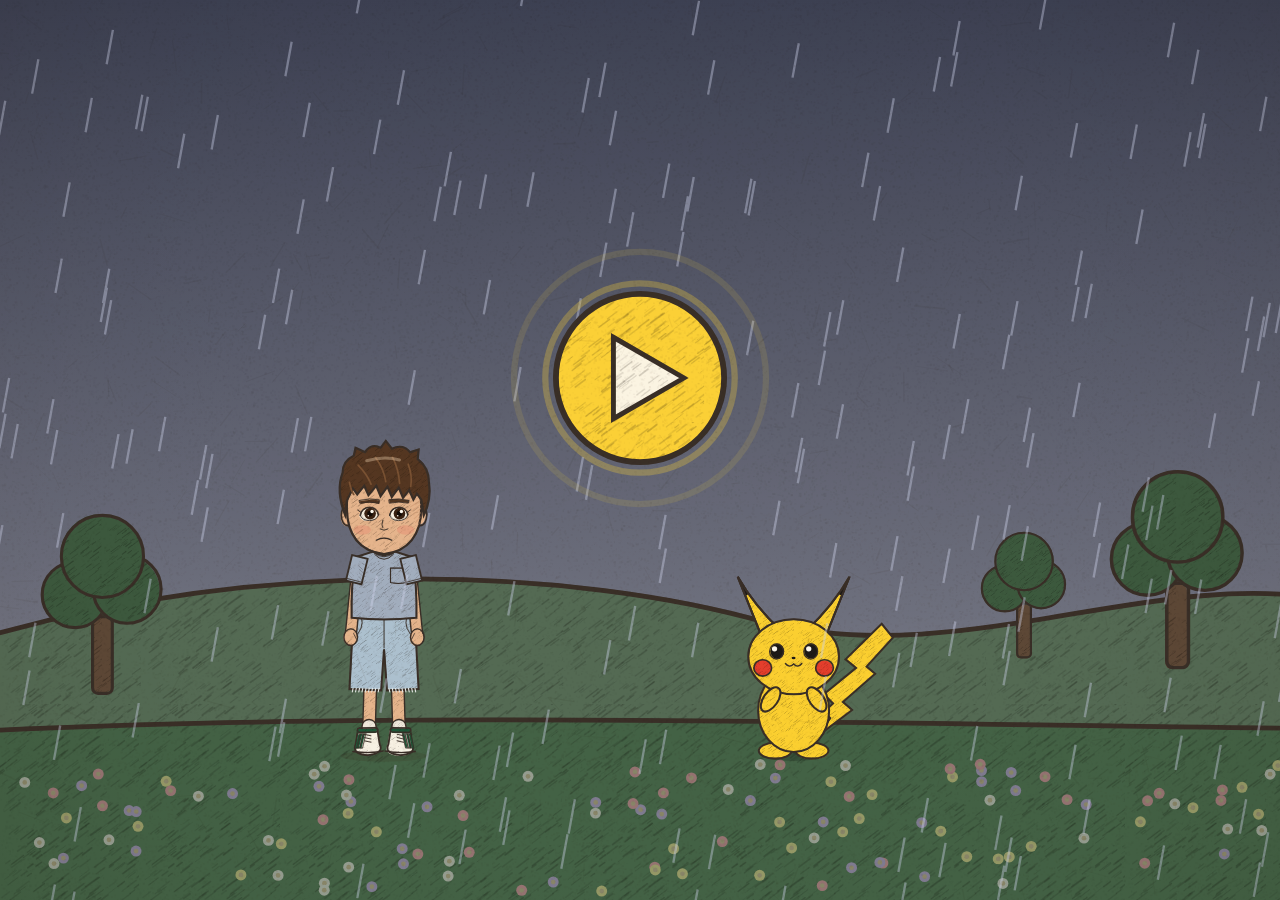
==== keraunoi/index.html @ 291add12 "Add Κεραυνοί στα Σύννεφα, a small mobile game One-screen touch game: tap the grumpy clouds so Pikach" ====
<!doctype html>
<html lang="el"><head><meta charset="utf-8">
<meta name="viewport" content="width=device-width,initial-scale=1,maximum-scale=1,user-scalable=no,viewport-fit=cover">
<meta name="apple-mobile-web-app-capable" content="yes"><meta name="theme-color" content="#3d4258">
<title>Κεραυνοί στα Σύννεφα</title>
<style>
:root{--paper:#f3ebdc;color-scheme:light}
html,body{height:100%;margin:0;background:var(--paper);overflow:hidden;overscroll-behavior:none;touch-action:none;-webkit-user-select:none;user-select:none;-webkit-tap-highlight-color:transparent}
:root{padding:0!important}
canvas{position:fixed;left:0;top:0;display:block}
#paper{mix-blend-mode:multiply;pointer-events:none}
</style>
</head><body>
<canvas id="c" aria-label="Παιχνίδι: άγγιξε τα σύννεφα για κεραυνό, κράτα πατημένο για μεγάλο κεραυνό"></canvas><canvas id="paper"></canvas>
<script>
let W=1920,H=1080;const OL='#3a302a';
const cv=document.getElementById('c'),ctx=cv.getContext('2d'),pc=document.getElementById('paper');
// ---------- helpers ----------
const clamp=(x,a=0,b=1)=>Math.min(b,Math.max(a,x)), prog=(t,a,b)=>clamp((t-a)/(b-a)), lerp=(a,b,x)=>a+(b-a)*x;
const eio=x=>x<.5?4*x*x*x:1-Math.pow(-2*x+2,3)/2, eout=x=>1-Math.pow(1-x,3), bump=(t,a,b)=>Math.sin(Math.PI*prog(t,a,b));
const ebk=x=>{const c=1.7;return 1+(c+1)*Math.pow(x-1,3)+c*Math.pow(x-1,2);};
const jump=(t,a,b,h)=>t>a&&t<b?Math.sin(Math.PI*prog(t,a,b))*h:0;
function rng(s){return()=>{s|=0;s=s+0x6D2B79F5|0;let t=Math.imul(s^s>>>15,1|s);t=t+Math.imul(t^t>>>7,61|t)^t;return((t^t>>>14)>>>0)/4294967296;};}
function hex(c){return [parseInt(c.slice(1,3),16),parseInt(c.slice(3,5),16),parseInt(c.slice(5,7),16)];}
function mix(a,b,k){const A=hex(a),B=hex(b);return `rgb(${A.map((v,i)=>Math.round(lerp(v,B[i],k))).join(',')})`;}
// ---------- hand-drawn look: pencil lines + coloured-pencil texture ----------
const PENCIL='#3a302a';
const grain=(()=>{const c=document.createElement('canvas');c.width=c.height=180;const x=c.getContext('2d');const R=rng(77);
  x.strokeStyle='rgba(40,30,20,1)';x.lineCap='round';
  for(let i=0;i<260;i++){const px=R()*180,py=R()*180,l=6+R()*14;x.globalAlpha=.12+R()*.3;x.lineWidth=.8+R()*1.4;x.beginPath();x.moveTo(px,py);x.lineTo(px+l*.8,py-l*.6);x.stroke();}
  return ctx.createPattern(c,'repeat');})();
let pCount=0;
function P(fn,fill,lw=10,stroke=true){
  pCount++;
  if(fill){const R=rng(pCount*13+1);ctx.save();ctx.translate((R()-.5)*5,(R()-.5)*5);ctx.beginPath();fn();ctx.fillStyle=fill;ctx.fill();
    ctx.globalCompositeOperation='multiply';ctx.globalAlpha=.55;ctx.fillStyle=grain;ctx.fill();ctx.restore();}
  if(stroke){ctx.save();ctx.beginPath();fn();ctx.strokeStyle=PENCIL;ctx.lineWidth=Math.max(2,lw*.62);ctx.stroke();
    ctx.translate(1.6,-1.2);ctx.beginPath();fn();ctx.globalAlpha=.4;ctx.lineWidth=Math.max(1.2,lw*.28);ctx.stroke();ctx.restore();}
}
function tube(x1,y1,x2,y2,w,col,lw=8){ctx.lineCap='round';ctx.beginPath();ctx.moveTo(x1,y1);ctx.lineTo(x2,y2);ctx.strokeStyle=PENCIL;ctx.lineWidth=w+lw*1.3;ctx.stroke();
  ctx.strokeStyle=col;ctx.lineWidth=w;ctx.stroke();ctx.save();ctx.globalCompositeOperation='multiply';ctx.globalAlpha=.5;ctx.strokeStyle=grain;ctx.stroke();ctx.restore();}
function impact(x,y,r,k,col='#ffd83a',seed=1){if(k<=0||k>=1)return;const sc=k<.25?ebk(k/.25):1;ctx.save();ctx.globalAlpha=k>.7?1-(k-.7)/.3:1;ctx.translate(x,y);ctx.scale(sc,sc);
  const R=rng(seed),n=14,pts=[],pts2=[];for(let i=0;i<n*2;i++){const a=i*Math.PI/n,rr=i%2?r*.5:r*(.8+R()*.4);pts.push([Math.cos(a)*rr,Math.sin(a)*rr]);pts2.push([Math.cos(a)*rr*.55,Math.sin(a)*rr*.55]);}
  P(poly(pts),col,10);P(poly(pts2),'#fffbe6',6);ctx.restore();}
function bubbleIcon(x,y,tx,ty,k,icon){if(k<=0||k>=1)return;const sc=k<.15?ebk(k/.15):1;ctx.save();ctx.globalAlpha=k>.88?1-(k-.88)/.12:1;ctx.translate(x,y);ctx.scale(sc,sc);
  P(()=>{ctx.moveTo(-18,50);ctx.lineTo(tx-x,ty-y);ctx.lineTo(22,50);},'#fffdf7',7);P(E(0,0,95,68),'#fffdf7',8);
  if(icon==='bolt') P(poly([[-10,-48],[30,-48],[8,-8],[34,-8],[-22,52],[-4,4],[-30,4]]),'#ffd83a',7);
  else if(icon==='heart'){P(()=>{ctx.moveTo(0,40);ctx.bezierCurveTo(-70,-5,-40,-60,0,-24);ctx.bezierCurveTo(40,-60,70,-5,0,40);},'#ff6f7d',7);}
  else if(icon==='laugh'){for(let i=0;i<3;i++)P(()=>{ctx.arc(-40+i*40,-5,16,0,Math.PI);},null,7);}
  ctx.restore();}
function motionLines(x,y,r,k,seed){if(k<=0||k>=1)return;const R=rng(seed);ctx.save();ctx.globalAlpha=1-k;ctx.strokeStyle=PENCIL;ctx.lineWidth=5;
  for(let i=0;i<8;i++){const a=R()*6.28,d=r*(1+k*.6);ctx.beginPath();ctx.moveTo(x+Math.cos(a)*d,y+Math.sin(a)*d);ctx.lineTo(x+Math.cos(a)*(d+40),y+Math.sin(a)*(d+40));ctx.stroke();}ctx.restore();}
const E=(x,y,rx,ry,r=0)=>()=>ctx.ellipse(x,y,rx,ry,r,0,Math.PI*2);
const C=(x,y,r)=>E(x,y,r,r);
function poly(pts,close=true){return()=>{ctx.moveTo(pts[0][0],pts[0][1]);for(let i=1;i<pts.length;i++)ctx.lineTo(pts[i][0],pts[i][1]);if(close)ctx.closePath();};}
ctx.lineJoin='round';ctx.lineCap='round';

// ---------- the boy (drawn from the photos) ----------
const SKIN='#e9bb97',SKIND='#cf9a76',SHIRT='#a4b3cc',DENIM='#afc7df',HAIR='#553823',HAIRL='#7b5436',SHOEG='#1f5a3c';const KS=.75,PS=.72;
function kid(x,y,s,o={}){
  const {armL=.1,armR=.1,legL=.03,legR=.03,expr='smile',look=[0,0],blink=0,squash=0,tilt=0}=o;
  ctx.save();ctx.translate(x,y);ctx.scale(s*(1+squash*.06),s*(1-squash*.06));ctx.rotate(tilt);
  ctx.fillStyle='rgba(60,40,30,.16)';ctx.beginPath();ctx.ellipse(0,0,120,16,0,0,7);ctx.fill();
  if(o.air){ctx.translate(0,-o.air/s);}
  // legs, socks, high-top sneakers
  for(const [sd,a] of [[-1,legL],[1,legR]]){const hx=sd*34,hy=-330,ex=hx+sd*Math.sin(a)*270,ey=hy+Math.cos(a)*270;
    tube(hx,hy,ex,ey,31,SKIN,6); tube(ex-sd*Math.sin(a)*22,ey-22,ex,ey,35,'#f4f2ee',6);
    ctx.save();ctx.translate(ex+sd*3,ey+30);ctx.rotate(sd*a*.5);
    P(()=>{ctx.moveTo(-27,-44);ctx.lineTo(27,-44);ctx.lineTo(33,-2);ctx.quadraticCurveTo(46,24,0,28);ctx.quadraticCurveTo(-46,24,-33,-2);ctx.closePath();},'#fbfaf6',8);
    P(()=>ctx.roundRect(-28,-48,56,12,5),SHOEG,6);
    for(let i=0;i<3;i++)P(poly([[sd*(6+i*8),-32],[sd*(12+i*8),-32],[sd*(22+i*8),8],[sd*(16+i*8),8]]),SHOEG,3);
    P(()=>{ctx.moveTo(-42,17);ctx.quadraticCurveTo(0,24,42,17);},null,6);
    for(let i=0;i<3;i++)P(()=>{ctx.moveTo(-9,-30+i*9);ctx.lineTo(9,-26+i*9);},null,4);
    ctx.restore();}
  // long, loose denim shorts
  P(()=>{ctx.moveTo(-80,-412);ctx.lineTo(80,-412);ctx.quadraticCurveTo(92,-300,96,-186);ctx.lineTo(8,-182);ctx.lineTo(0,-296);ctx.lineTo(-8,-182);ctx.lineTo(-96,-186);ctx.quadraticCurveTo(-92,-300,-80,-412);ctx.closePath();},DENIM,9);
  P(()=>{ctx.moveTo(0,-408);ctx.lineTo(0,-300);ctx.moveTo(-70,-400);ctx.quadraticCurveTo(-50,-370,-72,-340);ctx.moveTo(70,-400);ctx.quadraticCurveTo(50,-370,72,-340);},null,4);
  ctx.strokeStyle='#e8f0f8';ctx.lineWidth=3;for(let i=0;i<9;i++){for(const sd of [-1,1]){const xx=sd*(14+i*9);ctx.beginPath();ctx.moveTo(xx,-188);ctx.lineTo(xx+sd*2,-178);ctx.stroke();}}
  // neck, arms
  P(()=>ctx.roundRect(-19,-590,38,40,8),SKIN,7);
  const hands=[],arms=[[-1,armL],[1,armR]];
  for(const [sd,a] of arms){const sx=sd*72,sy=-538,ex=sx+sd*Math.sin(a)*205,ey=sy+Math.cos(a)*205;tube(sx,sy,ex,ey,27,SKIN,6);hands.push([ex,ey,sd,a]);}
  // t-shirt with chest pocket
  P(()=>{ctx.moveTo(-80,-552);ctx.lineTo(-30,-568);ctx.quadraticCurveTo(0,-548,30,-568);ctx.lineTo(80,-552);ctx.quadraticCurveTo(92,-470,90,-384);ctx.quadraticCurveTo(0,-374,-90,-384);ctx.quadraticCurveTo(-92,-470,-80,-552);ctx.closePath();},SHIRT,9);
  P(()=>{ctx.moveTo(-30,-566);ctx.quadraticCurveTo(0,-540,30,-566);ctx.moveTo(-26,-560);ctx.quadraticCurveTo(0,-532,26,-560);},null,4);
  P(()=>{ctx.moveTo(18,-522);ctx.lineTo(62,-522);ctx.lineTo(62,-482);ctx.quadraticCurveTo(40,-476,18,-482);ctx.closePath();},SHIRT,5);
  for(const [hx,hy,sd,a] of hands){ctx.save();ctx.translate(sd*70,-542);ctx.rotate(-sd*a);ctx.scale(sd,1);
    P(poly([[-24,-8],[20,-14],[30,58],[-14,64]]),SHIRT,8);P(()=>{ctx.moveTo(-12,58);ctx.lineTo(28,52);},null,3);ctx.restore();}
  for(const [hx,hy,sd,a] of hands){P(E(hx,hy+4,19,23),SKIN,6);P(()=>{ctx.moveTo(hx-sd*8,hy-6);ctx.lineTo(hx-sd*16,hy+10);},null,3);}
  // head
  ctx.save();ctx.translate(0,-676);ctx.rotate(o.headTilt||0);ctx.scale(1.2,1.2);
  for(const sd of [-1,1]){P(E(sd*84,6,15,24),SKIN,6);P(()=>{ctx.moveTo(sd*80,-6);ctx.quadraticCurveTo(sd*90,6,sd*82,20);},null,3);}
  const face=()=>{ctx.moveTo(-86,-10);ctx.bezierCurveTo(-88,-82,-50,-104,0,-104);ctx.bezierCurveTo(50,-104,88,-82,86,-10);ctx.bezierCurveTo(86,52,56,90,0,96);ctx.bezierCurveTo(-56,90,-86,52,-86,-10);ctx.closePath();};
  P(face,SKIN,8);
  ctx.save();ctx.beginPath();face();ctx.clip();ctx.strokeStyle=SKIND;ctx.globalAlpha=.5;ctx.lineWidth=2.5;
  for(let i=0;i<14;i++){ctx.beginPath();ctx.moveTo(52+i*3,-40+i*9);ctx.lineTo(92,-60+i*9);ctx.stroke();}ctx.restore();
  ctx.fillStyle='rgba(235,120,105,.28)';for(const sd of [-1,1]){ctx.beginPath();ctx.ellipse(sd*50,40,20,11,0,0,7);ctx.fill();}
  // thick brown hair with a fringe falling on the forehead
  P(()=>{ctx.moveTo(-90,6);ctx.quadraticCurveTo(-112,-50,-96,-92);ctx.quadraticCurveTo(-96,-120,-70,-132);ctx.lineTo(-66,-150);ctx.lineTo(-44,-140);ctx.quadraticCurveTo(-30,-162,-8,-150);ctx.lineTo(4,-166);ctx.lineTo(18,-148);
    ctx.quadraticCurveTo(44,-160,60,-140);ctx.lineTo(80,-146);ctx.lineTo(78,-124);ctx.quadraticCurveTo(104,-104,104,-70);ctx.quadraticCurveTo(110,-30,92,6);ctx.lineTo(86,-30);
    ctx.lineTo(76,-44);ctx.lineTo(68,-30);ctx.lineTo(58,-52);ctx.lineTo(44,-34);ctx.lineTo(34,-58);ctx.lineTo(18,-36);ctx.lineTo(8,-60);ctx.lineTo(-8,-38);ctx.lineTo(-18,-62);ctx.lineTo(-36,-40);ctx.lineTo(-46,-62);ctx.lineTo(-62,-42);ctx.lineTo(-72,-56);ctx.lineTo(-86,-28);ctx.closePath();},HAIR,8);
  ctx.strokeStyle=HAIRL;ctx.lineWidth=4;for(const [a,b,c,d,e,f] of [[-60,-110,-40,-90,-30,-66],[-20,-128,0,-100,4,-72],[20,-128,34,-100,36,-68],[56,-112,66,-86,62,-60],[-80,-70,-76,-50,-70,-42]]){ctx.beginPath();ctx.moveTo(a,b);ctx.quadraticCurveTo(c,d,e,f);ctx.stroke();}
  ctx.strokeStyle='rgba(255,230,200,.35)';ctx.lineWidth=7;ctx.beginPath();ctx.moveTo(-40,-120);ctx.quadraticCurveTo(0,-132,36,-122);ctx.stroke();
  // brows
  const bup=expr==='wow'?-10:0;
  for(const sd of [-1,1]){const inner=expr==='sad'?-8:expr==='angry'?8:0;
    P(()=>{ctx.moveTo(sd*12,-22+inner+bup);ctx.quadraticCurveTo(sd*34,-34+bup,sd*58,-28+bup);ctx.lineTo(sd*56,-22+bup);ctx.quadraticCurveTo(sd*34,-27+bup,sd*13,-14+inner+bup);ctx.closePath();},HAIR,3);}
  // almond eyes, dark brown
  for(const sd of [-1,1]){const ex=sd*34,ey=4;
    if(blink>.5){P(()=>{ctx.moveTo(ex-21,ey);ctx.quadraticCurveTo(ex,ey+(expr==='grin'?-8:8),ex+21,ey);},null,6);continue;}
    const eye=()=>{ctx.moveTo(ex-21,ey+2);ctx.bezierCurveTo(ex-18,ey-22,ex+18,ey-22,ex+21,ey+1);ctx.bezierCurveTo(ex+18,ey+19,ex-18,ey+19,ex-21,ey+2);ctx.closePath();};
    P(eye,'#fdfbf6',3);ctx.save();ctx.beginPath();eye();ctx.clip();
    ctx.fillStyle='#3a2212';ctx.beginPath();ctx.arc(ex+look[0]*6,ey+1+look[1]*4,13.5,0,7);ctx.fill();
    ctx.fillStyle='#120a05';ctx.beginPath();ctx.arc(ex+look[0]*6,ey+1+look[1]*4,6.5,0,7);ctx.fill();
    ctx.fillStyle='#fff';ctx.beginPath();ctx.arc(ex+look[0]*6+4.5,ey-4+look[1]*4,4,0,7);ctx.fill();ctx.beginPath();ctx.arc(ex+look[0]*6-4,ey+6+look[1]*4,1.8,0,7);ctx.fill();ctx.restore();
    P(()=>{ctx.moveTo(ex-21,ey+2);ctx.bezierCurveTo(ex-18,ey-22,ex+18,ey-22,ex+21,ey+1);},null,5);
    P(()=>{ctx.moveTo(ex+sd*20,ey-5);ctx.lineTo(ex+sd*27,ey-10);},null,3.5);}
  // nose
  P(()=>{ctx.moveTo(-3,18);ctx.quadraticCurveTo(-7,30,-3,35);ctx.moveTo(-9,38);ctx.quadraticCurveTo(0,44,9,38);},null,3.2);
  // mouth
  if(expr==='smile'){P(()=>{ctx.moveTo(-20,57);ctx.quadraticCurveTo(0,70,20,57);},null,4.5);
    ctx.strokeStyle='rgba(190,110,100,.55)';ctx.lineWidth=3;ctx.beginPath();ctx.moveTo(-10,66);ctx.quadraticCurveTo(0,70,10,66);ctx.stroke();}
  else if(expr==='sad') P(()=>{ctx.moveTo(-18,64);ctx.quadraticCurveTo(0,54,18,64);},null,4.5);
  else if(expr==='angry') P(()=>{ctx.moveTo(-18,60);ctx.lineTo(18,58);},null,4.5);
  else if(expr==='wow') P(E(0,62,11,15),'#6a2424',4);
  else {const h=expr==='shout'?44:30;
    P(()=>{ctx.moveTo(-28,52);ctx.quadraticCurveTo(0,54,28,52);ctx.quadraticCurveTo(0,52+h,-28,52);ctx.closePath();},'#7e2828',4.5);
    ctx.save();ctx.clip();ctx.fillStyle='#fff';ctx.fillRect(-28,50,56,9);ctx.fillStyle='#e8858e';ctx.beginPath();ctx.ellipse(0,52+h*.8,16,10,0,0,7);ctx.fill();ctx.restore();}
  ctx.restore();ctx.restore();
}
// ---------- Pikachu ----------
const YEL='#ffd733',RED='#e8402f',BRN='#8a5a2b';
function pika(x,y,s,o={}){
  const {expr='w',blink=0,glow=0,ears=0,arms='down',squash=0,flip=1,angry=0,tilt=0}=o;
  ctx.save();ctx.translate(x,y);
  ctx.fillStyle='rgba(0,0,0,.18)';ctx.beginPath();ctx.ellipse(0,0,95*s,15*s,0,0,7);ctx.fill();
  ctx.translate(0,-(o.air||0));ctx.scale(s*flip*(1+squash*.1),s*(1-squash*.1));ctx.rotate(tilt);
  if(glow>0){const g=ctx.createRadialGradient(0,-250,20,0,-250,420*glow+80);g.addColorStop(0,`rgba(255,250,170,${.7*glow})`);g.addColorStop(1,'rgba(255,230,80,0)');ctx.fillStyle=g;ctx.beginPath();ctx.arc(0,-250,520,0,7);ctx.fill();}
  // tail
  P(poly([[50,-95],[120,-160],[92,-188],[190,-268],[158,-294],[268,-402],[302,-360],[222,-272],[248,-250],[150,-164],[178,-140],[80,-66]]),YEL);
  P(poly([[50,-95],[92,-135],[112,-115],[80,-66]]),BRN,8);
  for(const sd of [-1,1]) P(E(sd*56,-16,50,24),YEL);
  P(E(0,-138,108,126),YEL);
  // ears
  for(const sd of [-1,1]){ctx.save();ctx.translate(sd*52,-380);ctx.rotate(sd*(ears*.25));
    const ear=()=>{ctx.moveTo(-sd*14,0);ctx.quadraticCurveTo(sd*70,-80,sd*118,-165);ctx.quadraticCurveTo(sd*80,-70,sd*48,10);ctx.closePath();};
    P(ear,YEL);ctx.save();ctx.beginPath();ear();ctx.clip();ctx.fillStyle='#1d1a18';ctx.beginPath();ctx.arc(sd*118,-165,62,0,7);ctx.fill();ctx.restore();P(ear,null);ctx.restore();}
  P(E(0,-302,138,114),YEL);
  // arms
  for(const sd of [-1,1]){ if(arms==='up') P(E(sd*95,-255,22,44,sd*2.3),YEL); else P(E(sd*70,-172,22,42,-sd*.6),YEL);}
  // eyes
  for(const sd of [-1,1]){const ex=sd*52,ey=-318;
    if(blink>.5){P(()=>{ctx.moveTo(ex-20,ey);ctx.quadraticCurveTo(ex,ey+(expr==='open'?-16:12),ex+20,ey);},null,9);continue;}
    P(E(ex,ey,21,23),'#1d1a18',6);ctx.fillStyle='#fff';ctx.beginPath();ctx.arc(ex-6,ey-8,8,0,7);ctx.fill();
    if(angry>0){ctx.fillStyle=YEL;ctx.beginPath();ctx.moveTo(ex-32,ey-34);ctx.lineTo(ex+32,ey-34);ctx.lineTo(ex+sd*30,ey-34+34*angry*(sd>0?.2:1));ctx.lineTo(ex-sd*30,ey-34+34*angry*(sd>0?1:.2));ctx.closePath();
      ctx.fill();P(()=>{ctx.moveTo(ex-sd*28,ey-30+30*angry);ctx.lineTo(ex+sd*28,ey-30+8*angry);},null,9);}}
  // cheeks
  for(const sd of [-1,1]){ if(glow>0){ctx.fillStyle=`rgba(255,255,160,${.8*glow})`;ctx.beginPath();ctx.arc(sd*94,-268,44,0,7);ctx.fill();}
    P(E(sd*94,-268,27,25),glow>.2?'#ff6a40':RED,8);}
  ctx.fillStyle='#1d1a18';ctx.beginPath();ctx.ellipse(0,-298,6,4,0,0,7);ctx.fill();
  if(expr==='w'){P(()=>{ctx.moveTo(-26,-282);ctx.quadraticCurveTo(-13,-266,0,-280);ctx.quadraticCurveTo(13,-266,26,-282);},null,7);}
  else {const h=expr==='shout'?62:40;P(()=>{ctx.moveTo(-30,-280);ctx.quadraticCurveTo(0,-280+h*1.7,30,-280);ctx.closePath();},'#9b2c2c',7);
    ctx.save();ctx.clip();ctx.fillStyle='#f29aa6';ctx.beginPath();ctx.ellipse(0,-280+h,22,16,0,0,7);ctx.fill();ctx.restore();}
  ctx.restore();
}
function sparks(x,y,r,n,t,seed,col='#fff36a'){const R=rng(seed+Math.floor(t*20));ctx.strokeStyle=col;ctx.lineWidth=6;
  for(let i=0;i<n;i++){const a=R()*6.28,d=r*(.6+R()*.6);let px=x+Math.cos(a)*r*.4,py=y+Math.sin(a)*r*.4;ctx.beginPath();ctx.moveTo(px,py);
    for(let k=1;k<=3;k++){px=x+Math.cos(a)*d*k/3+(R()-.5)*18;py=y+Math.sin(a)*d*k/3+(R()-.5)*18;ctx.lineTo(px,py);}ctx.stroke();}}

// ---------- the cloud ----------
const PUFF=[[-230,10,105],[-120,-70,130],[15,-105,150],[160,-65,125],[255,15,100],[130,55,120],[-30,65,130],[-175,60,100]];
function cloud(x,y,s,o={}){
  const {mood='grumpy',col='#5b5772',dark='#48445c'}=o;
  ctx.save();ctx.translate(x,y);ctx.scale(s*(1+(o.sq||0)*.12),s*(1-(o.sq||0)*.12));ctx.rotate(o.rot||0);
  ctx.strokeStyle=OL;ctx.lineWidth=22;for(const [a,b,r] of PUFF){ctx.beginPath();ctx.arc(a,b,r,0,7);ctx.stroke();}
  ctx.fillStyle=col;for(const [a,b,r] of PUFF){ctx.beginPath();ctx.arc(a,b,r,0,7);ctx.fill();}
  ctx.fillStyle=dark;ctx.beginPath();ctx.ellipse(0,110,260,40,0,0,7);ctx.save();ctx.clip();ctx.restore();
  ctx.fillStyle='rgba(255,255,255,.18)';for(const [a,b,r] of PUFF.slice(1,4)){ctx.beginPath();ctx.arc(a-r*.25,b-r*.3,r*.45,0,7);ctx.fill();}
  const eye=(sd,f)=>f(sd*72,-20);
  if(mood==='grumpy'||mood==='gulp'){
    for(const sd of [-1,1]) eye(sd,(ex,ey)=>{P(E(ex,ey,34,28),'#fff',8);ctx.fillStyle='#1d1a18';ctx.beginPath();ctx.arc(ex-sd*6+(o.lx||0),ey+6,13,0,7);ctx.fill();
      P(()=>{ctx.moveTo(ex-sd*44,ey-52);ctx.lineTo(ex+sd*40,ey-26);},null,16);});
    if(mood==='gulp'){const m=o.open||1;P(E(0,75,95*m,80*m),'#2a1620',10);}
    else P(()=>{ctx.moveTo(-60,80);ctx.quadraticCurveTo(0,55,60,80);},null,12);
  } else if(mood==='laugh'||mood==='hurt'){
    for(const sd of [-1,1]) eye(sd,(ex,ey)=>mood==='laugh'?P(()=>{ctx.moveTo(ex-28,ey+8);ctx.lineTo(ex,ey-14);ctx.lineTo(ex+28,ey+8);},null,12,true)
      :P(()=>{ctx.moveTo(ex-24,ey-20);ctx.lineTo(ex+24,ey+20);ctx.moveTo(ex+24,ey-20);ctx.lineTo(ex-24,ey+20);},null,12));
    P(()=>{ctx.moveTo(-80,50);ctx.quadraticCurveTo(0,190,80,50);ctx.closePath();},'#2a1620',10);
    if(mood==='laugh'){ctx.fillStyle='#fff';ctx.fillRect(-60,52,120,16);}
  } else if(mood==='frazzled'){
    for(const sd of [-1,1]) eye(sd,(ex,ey)=>{ctx.strokeStyle='#fff';ctx.lineWidth=8;ctx.beginPath();for(let a=0;a<14;a+=.2){const r=a*2.6;ctx.lineTo(ex+Math.cos(a+sd*(o.spin||0))*r,ey+Math.sin(a+sd*(o.spin||0))*r);}ctx.stroke();});
    P(()=>{ctx.moveTo(-60,80);for(let i=1;i<=6;i++)ctx.lineTo(-60+i*20,80+(i%2?-14:14));},null,10,true);
  } else if(mood==='nice'){
    for(const sd of [-1,1]) eye(sd,(ex,ey)=>{ctx.fillStyle='#1d1a18';ctx.beginPath();ctx.ellipse(ex,ey,14,18,0,0,7);ctx.fill();ctx.fillStyle='#fff';ctx.beginPath();ctx.arc(ex-4,ey-6,5,0,7);ctx.fill();});
    ctx.fillStyle='rgba(255,140,160,.6)';for(const sd of [-1,1]){ctx.beginPath();ctx.ellipse(sd*125,25,30,16,0,0,7);ctx.fill();}
    P(()=>{ctx.moveTo(-40,50);ctx.quadraticCurveTo(0,90,40,50);},null,11);
  }
  ctx.restore();
}
// ---------- sun ----------
function sun(x,y,s,t,o={}){ctx.save();ctx.translate(x,y);ctx.scale(s,s);
  ctx.save();ctx.rotate(t*.4);for(let i=0;i<12;i++){ctx.rotate(Math.PI/6);P(poly([[-22,-112],[0,-165-(i%2)*25],[22,-112]]),'#ffb52e',8);}ctx.restore();
  const g=ctx.createRadialGradient(0,0,20,0,0,260);g.addColorStop(0,'rgba(255,240,150,.5)');g.addColorStop(1,'rgba(255,240,150,0)');ctx.fillStyle=g;ctx.beginPath();ctx.arc(0,0,260,0,7);ctx.fill();
  P(C(0,0,100),'#ffd83a',10);
  if(o.scared){for(const sd of [-1,1]) P(C(sd*34,-14,14),'#fff',6); ctx.fillStyle='#1d1a18';for(const sd of [-1,1]){ctx.beginPath();ctx.arc(sd*34,-12,6,0,7);ctx.fill();} P(E(0,40,14,18),'#7a2424',6);}
  else{for(const sd of [-1,1]) P(()=>{ctx.moveTo(sd*34-16,-10);ctx.quadraticCurveTo(sd*34,-30,sd*34+16,-10);},null,8);
    ctx.fillStyle='rgba(255,120,90,.5)';for(const sd of [-1,1]){ctx.beginPath();ctx.ellipse(sd*60,22,16,10,0,0,7);ctx.fill();}
    P(()=>{ctx.moveTo(-34,26);ctx.quadraticCurveTo(0,62,34,26);},null,8);}
  ctx.restore();}

// ---------- lightning ----------
function boltPts(x1,y1,x2,y2,seg,jit,R){const p=[[x1,y1]];for(let i=1;i<seg;i++){const k=i/seg;p.push([lerp(x1,x2,k)+(R()-.5)*jit,lerp(y1,y2,k)+(R()-.5)*jit*.5]);}p.push([x2,y2]);return p;}
function stroke(pts,w,col){ctx.beginPath();ctx.moveTo(pts[0][0],pts[0][1]);for(const q of pts)ctx.lineTo(q[0],q[1]);ctx.lineWidth=w;ctx.strokeStyle=col;ctx.stroke();}
function bolt(x1,y1,x2,y2,w,seed,branches=3){const R=rng(seed);const pts=boltPts(x1,y1,x2,y2,10,Math.hypot(x2-x1,y2-y1)*.22,R);
  const all=[pts];for(let b=0;b<branches;b++){const i=1+Math.floor(R()*7),q=pts[i],a=Math.atan2(y2-y1,x2-x1)+(R()-.5)*1.8,L=Math.hypot(x2-x1,y2-y1)*(.15+R()*.2);
    all.push(boltPts(q[0],q[1],q[0]+Math.cos(a)*L,q[1]+Math.sin(a)*L,5,L*.4,R));}
  ctx.lineJoin='miter';ctx.lineCap='round';
  all.forEach((p,i)=>stroke(p,(i?w*.5:w)*3.2,'rgba(255,245,140,.28)'));
  all.forEach((p,i)=>stroke(p,(i?w*.5:w)+12,OL));
  all.forEach((p,i)=>stroke(p,(i?w*.5:w),'#ffe733'));
  all.forEach((p,i)=>stroke(p,(i?w*.5:w)*.35,'#ffffff'));ctx.lineJoin='round';}


ctx.lineJoin='round';ctx.lineCap='round';
// ================= GAME =================
let LW=740,LH=1600,GY=1310,SC=1,DPR=1;
function resize(){DPR=Math.min(2,window.devicePixelRatio||1);const w=innerWidth,h=innerHeight;cv.width=Math.round(w*DPR);cv.height=Math.round(h*DPR);
  cv.style.width=w+'px';cv.style.height=h+'px';LH=h>w?1600:1150;SC=cv.height/LH;LW=cv.width/SC;GY=LH*(h>w?.84:.84);W=LW;H=LH;buildPaper(w,h);}
function buildPaper(w,h){pc.width=Math.round(w);pc.height=Math.round(h);const p=pc.getContext('2d');p.fillStyle='#fbf6ec';p.fillRect(0,0,w,h);const R=rng(3);
  for(let i=0;i<w*h/12;i++){const v=200+R()*55;p.fillStyle=`rgba(${v-20},${v-30},${v-45},${.08+R()*.1})`;p.fillRect(R()*w,R()*h,1+R()*1.5,1+R()*1.5);}
  p.strokeStyle='rgba(150,130,100,.10)';for(let i=0;i<w*h/2500;i++){const x=R()*w,y=R()*h,a=R()*6.28,l=8+R()*24;p.lineWidth=.6+R();p.beginPath();p.moveTo(x,y);p.lineTo(x+Math.cos(a)*l,y+Math.sin(a)*l);p.stroke();}
  const g=p.createRadialGradient(w/2,h/2,Math.min(w,h)*.4,w/2,h/2,Math.max(w,h)*.8);g.addColorStop(0,'rgba(255,255,255,0)');g.addColorStop(1,'rgba(150,120,90,.3)');p.fillStyle=g;p.fillRect(0,0,w,h);}

// ---------- audio (Web Audio, starts on first tap) ----------
let AC=null,master=null,musicOn=true,musicNode=null;
function audioInit(){if(AC)return;try{AC=new (window.AudioContext||window.webkitAudioContext)();master=AC.createGain();master.gain.value=.7;master.connect(AC.destination);startMusic();}catch(e){AC=null;}}
function noiseBuf(d){const b=AC.createBuffer(1,AC.sampleRate*d,AC.sampleRate),a=b.getChannelData(0);for(let i=0;i<a.length;i++)a[i]=Math.random()*2-1;return b;}
function env(g,t,a,v,r){g.gain.setValueAtTime(0,t);g.gain.linearRampToValueAtTime(v,t+a);g.gain.exponentialRampToValueAtTime(.0001,t+a+r);}
function sZap(big){if(!AC)return;const t=AC.currentTime,d=big?1.1:.32;
  const n=AC.createBufferSource();n.buffer=noiseBuf(d);const f=AC.createBiquadFilter();f.type='bandpass';f.frequency.value=big?900:2200;f.Q.value=.8;const g=AC.createGain();env(g,t,.005,big?.9:.45,d);
  n.connect(f).connect(g).connect(master);n.start(t);
  const o=AC.createOscillator();o.type='sawtooth';o.frequency.setValueAtTime(big?140:420,t);o.frequency.exponentialRampToValueAtTime(big?40:90,t+d);const g2=AC.createGain();env(g2,t,.005,big?.5:.18,d);o.connect(g2).connect(master);o.start(t);o.stop(t+d+.05);
  if(big){const b=AC.createOscillator();b.frequency.setValueAtTime(90,t);b.frequency.exponentialRampToValueAtTime(30,t+1.2);const g3=AC.createGain();env(g3,t,.01,.9,1.2);b.connect(g3).connect(master);b.start(t);b.stop(t+1.3);}}
function sPoof(i){if(!AC)return;const t=AC.currentTime+.08,notes=[72,76,79,84];notes.forEach((m,k)=>{const o=AC.createOscillator();o.type='triangle';o.frequency.value=440*2**((m+(i%3)*2-69)/12);const g=AC.createGain();env(g,t+k*.06,.005,.16,.35);o.connect(g).connect(master);o.start(t+k*.06);o.stop(t+k*.06+.5);});}
function sCharge(){if(!AC)return null;const t=AC.currentTime,o=AC.createOscillator();o.type='square';o.frequency.setValueAtTime(180,t);o.frequency.linearRampToValueAtTime(900,t+1.2);const g=AC.createGain();g.gain.setValueAtTime(0,t);g.gain.linearRampToValueAtTime(.07,t+.3);o.connect(g).connect(master);o.start(t);return {o,g};}
function sWin(){if(!AC)return;const t=AC.currentTime;[60,64,67,72,76,79,84].forEach((m,k)=>{const o=AC.createOscillator();o.type='triangle';o.frequency.value=440*2**((m-69)/12);const g=AC.createGain();env(g,t+k*.11,.01,.2,.6);o.connect(g).connect(master);o.start(t+k*.11);o.stop(t+k*.11+.8);});}
function sBoing(){if(!AC)return;const t=AC.currentTime,o=AC.createOscillator();o.frequency.setValueAtTime(250,t);o.frequency.exponentialRampToValueAtTime(700,t+.12);o.frequency.exponentialRampToValueAtTime(300,t+.25);const g=AC.createGain();env(g,t,.005,.18,.25);o.connect(g).connect(master);o.start(t);o.stop(t+.3);}
function startMusic(){if(!AC)return;const g=AC.createGain();g.gain.value=musicOn?.1:0;g.connect(master);musicNode=g;const prog=[[48,55,64],[43,50,59],[45,52,60],[41,48,57]],mel=[72,76,79,76,74,79,77,74,72,76,81,79,77,76,74,72];
  let step=0,next=AC.currentTime+.1;const B=.36;
  (function tick(){while(next<AC.currentTime+.5){const ch=prog[Math.floor(step/4)%4];
      if(step%4===0){const o=AC.createOscillator();o.type='triangle';o.frequency.value=440*2**((ch[0]-12-69)/12);const e=AC.createGain();env(e,next,.01,.5,B*3);o.connect(e).connect(g);o.start(next);o.stop(next+B*4);}
      const o=AC.createOscillator();o.type='sine';o.frequency.value=440*2**((mel[step%16]-69)/12);const e=AC.createGain();env(e,next,.005,.35,B*.9);o.connect(e).connect(g);o.start(next);o.stop(next+B);
      step++;next+=B;}setTimeout(tick,120);})();}
function setMusic(on){musicOn=on;if(musicNode)musicNode.gain.value=on?.1:0;}
function buzz(ms){try{navigator.vibrate&&navigator.vibrate(ms);}catch(e){}}

// ---------- state ----------
const G={started:false,round:1,clouds:[],cleared:0,need:6,bolts:[],fx:[],cheer:-9,winT:-99,mega:-99,now:0,hold:null,charge:0,sunK:0,seed:1};
function spawnCloud(i,now){const R=rng(G.seed++*97),big=i===G.need-1&&G.round>=1;const s=(big?1:.42+R()*.18)*(LH>1200?.62:.75);
  const dir=R()<.5?-1:1;return {x:dir>0?-300*s-R()*LW*.6:LW+300*s+R()*LW*.6,y:LH*(.1+R()*.33),s,dir,vx:(70+R()*50+G.round*18)*(big?.6:1),ph:R()*6,hp:big?3:1,big,state:'grumpy',t0:now,hit:-9};}
function newRound(now){G.clouds=[];G.cleared=0;G.need=5+Math.min(G.round,5);for(let i=0;i<G.need;i++)G.clouds.push(spawnCloud(i,now));G.winT=-99;}
function kidPos(){return {x:LW*(LW>LH?.3:.27),y:GY};}
function pikaPos(){return {x:LW*(LW>LH?.62:.7),y:GY};}
const KSg=()=>LH>1200?.62:.46, PSg=()=>LH>1200?.56:.42;
function cheek(air=0){const p=pikaPos();return {x:p.x-10,y:GY-air-268*PSg()};}
function cloudAt(x,y){let best=null,bd=1e9;for(const c of G.clouds){if(c.state!=='grumpy')continue;const dx=(x-c.x)/(300*c.s),dy=(y-c.y)/(190*c.s),d=dx*dx+dy*dy;if(d<1.6&&d<bd){bd=d;best=c;}}return best;}
function nearestCloud(big){let best=null,bd=1e9;const p=pikaPos();for(const c of G.clouds){if(c.state!=='grumpy'||c.x<0||c.x>LW)continue;if(big&&!c.big)continue;const d=Math.hypot(c.x-p.x,c.y-p.y);if(d<bd){bd=d;best=c;}}return best;}
function hitCloud(c,dmg,now){c.hp-=dmg;c.hit=now;if(c.hp<=0){c.state='nice';c.t0=now;G.cleared++;G.cheer=now;sPoof(G.cleared);buzz(30);
    G.fx.push({k:'impact',x:c.x,y:c.y,r:150*c.s/.6,t0:now,col:'#ffd83a'});
    if(G.cleared>=G.need){G.winT=now+.6;setTimeout(()=>sWin(),600);}}
  else G.fx.push({k:'impact',x:c.x+120*c.s,y:c.y-80*c.s,r:70,t0:now,col:'#ffb13a'});}
function fire(tx,ty,mega,now){const air=mega?220:0,c0=cheek(air);let c=mega?(nearestCloud(true)||nearestCloud(false)):cloudAt(tx,ty);
  const x2=c?c.x:tx,y2=c?c.y+30*c.s:ty;G.bolts.push({x1:c0.x,y1:c0.y,x2,y2,w:mega?40:20,t0:now,dur:mega?.9:.3,seed:(Math.random()*1e6)|0,mega});
  sZap(mega);buzz(mega?120:20);if(mega)G.mega=now;
  if(c)setTimeout(()=>hitCloud(c,mega?9:1,G.now),60);}

// ---------- input ----------
let chargeSnd=null;
cv.addEventListener('pointerdown',e=>{e.preventDefault();audioInit();if(AC&&AC.state==='suspended')AC.resume();
  const x=e.clientX*DPR/SC,y=e.clientY*DPR/SC;
  if(!G.started){G.started=true;newRound(G.now);sBoing();return;}
  if(hitMusic(x,y)){setMusic(!musicOn);return;}
  G.hold={x,y,t:G.now};});
addEventListener('pointerup',e=>{if(!G.hold)return;const held=G.now-G.hold.t,x=e.clientX*DPR/SC,y=e.clientY*DPR/SC;
  if(chargeSnd){try{chargeSnd.g.gain.value=0;chargeSnd.o.stop();}catch(_){}chargeSnd=null;}
  if(held>=.9) fire(x,y,true,G.now); else fire(x,y,false,G.now); G.hold=null;});
addEventListener('pointercancel',()=>{G.hold=null;if(chargeSnd){try{chargeSnd.o.stop();}catch(_){}chargeSnd=null;}});
function musicBtn(){return {x:LW-70,y:70+ (LH>1200?30:0),r:44};}
function hitMusic(x,y){const b=musicBtn();return Math.hypot(x-b.x,y-b.y)<b.r+10;}

// ---------- scene drawing (world scales with the screen) ----------
function sky(storm){const g=ctx.createLinearGradient(0,0,0,GY);g.addColorStop(0,mix('#48b8ff','#3d4258',storm));g.addColorStop(1,mix('#c8ecff','#7b7f92',storm));ctx.fillStyle=g;ctx.fillRect(-50,-50,LW+100,LH+100);}
function hills(storm){
  P(()=>{ctx.moveTo(-60,GY-140);ctx.bezierCurveTo(LW*.2,GY-260,LW*.45,GY-240,LW*.6,GY-170);ctx.bezierCurveTo(LW*.75,GY-110,LW*.9,GY-240,LW+60,GY-200);ctx.lineTo(LW+60,LH+60);ctx.lineTo(-60,LH+60);ctx.closePath();},mix('#8fdc72','#556e5a',storm),10);
  const ts=LH>1200?.8:.7;
  for(const [fx,dy,s] of [[.08,-150,1],[.92,-190,1.1],[.8,-175,.7]]){ctx.save();ctx.translate(LW*fx,GY+dy);ctx.scale(s*ts,s*ts);
    P(()=>ctx.roundRect(-18,-40,36,140,10),mix('#9a6a3e','#5e4a3a',storm),9);
    for(const [a,b,r] of [[-50,-80,60],[45,-90,62],[0,-150,75]]) P(C(a,b,r),mix('#4fb04a','#3d5c42',storm),9);ctx.restore();}
  P(()=>{ctx.moveTo(-60,GY-30);ctx.bezierCurveTo(LW*.3,GY-60,LW*.7,GY-40,LW+60,GY-35);ctx.lineTo(LW+60,LH+60);ctx.lineTo(-60,LH+60);ctx.closePath();},mix('#61c14c','#44654a',storm),10);
  const R=rng(5);for(let i=0;i<Math.floor(LW/14);i++){const x=R()*LW,y=GY+10+R()*(LH-GY-20);const c=['#ff6f91','#fff36a','#ffffff','#b58cff'][i%4];
    ctx.fillStyle=mix(c,'#6a7a70',storm*.7);ctx.beginPath();ctx.arc(x,y,7,0,7);ctx.fill();ctx.fillStyle=mix('#fff36a','#8a8a70',storm);ctx.beginPath();ctx.arc(x,y,3,0,7);ctx.fill();}}
function rain(t,k){if(k<=0)return;const R=rng(9);ctx.strokeStyle=`rgba(210,220,255,${.5*k})`;ctx.lineWidth=3;ctx.beginPath();
  for(let i=0;i<Math.floor(LW/6);i++){const x0=R()*(LW+300)-150,sp=900+R()*400,ph=R();const y=((ph*(LH+200)+t*sp)%(LH+200))-100,x=x0-y*.15;ctx.moveTo(x,y);ctx.lineTo(x-8,y+44);}ctx.stroke();}
function rainbow(k){if(k<=0)return;const cols=['#ff5a5a','#ffa23a','#ffe14a','#6ad86a','#4ab4ff','#8a6aff'],R0=Math.min(LW*.62,LH*.42);ctx.save();ctx.globalAlpha=.8;
  for(let i=0;i<6;i++){ctx.beginPath();ctx.arc(LW/2,GY+40,R0-i*26,Math.PI,Math.PI+Math.PI*k);ctx.lineWidth=28;ctx.strokeStyle=cols[i];ctx.lineCap='butt';ctx.stroke();}ctx.restore();ctx.lineCap='round';}
function playIcon(t){const x=LW/2,y=LH*.42,r=110+Math.sin(t*4)*6;ctx.save();P(C(x,y,r),'#ffd83a',12);P(poly([[x-34,y-52],[x-34,y+52],[x+56,y]]),'#fffdf5',10);
  for(let i=0;i<2;i++){ctx.globalAlpha=.35*(1-((t*.8+i*.5)%1));ctx.strokeStyle='#ffd83a';ctx.lineWidth=8;ctx.beginPath();ctx.arc(x,y,r+((t*.8+i*.5)%1)*80,0,7);ctx.stroke();}ctx.restore();}
function noteIcon(){const b=musicBtn();ctx.save();ctx.globalAlpha=.9;P(C(b.x,b.y,b.r),'#fffdf5',7);
  P(()=>{ctx.moveTo(b.x-6,b.y+14);ctx.lineTo(b.x-6,b.y-20);ctx.lineTo(b.x+16,b.y-26);ctx.lineTo(b.x+16,b.y+8);},null,6);P(E(b.x-13,b.y+15,9,7),PENCIL,3);P(E(b.x+9,b.y+9,9,7),PENCIL,3);
  if(!musicOn)P(()=>{ctx.moveTo(b.x-28,b.y-28);ctx.lineTo(b.x+28,b.y+28);},null,8);ctx.restore();}
function progressSuns(){const n=G.need,sp=46,x0=LW/2-(n-1)*sp/2,y=LH>1200?80:60;for(let i=0;i<n;i++){const on=i<G.cleared;ctx.save();ctx.globalAlpha=on?1:.45;P(C(x0+i*sp,y,15),on?'#ffd83a':'#fffdf5',5);ctx.restore();}}

// ---------- main loop ----------
let last=performance.now();
function frame(ms){const dt=Math.min(.05,(ms-last)/1000);last=ms;G.now+=dt;const t=G.now;pCount=0;
  ctx.setTransform(SC,0,0,SC,0,0);
  const prog=G.started?G.cleared/G.need:0, win=G.winT>0&&t>G.winT;
  G.sunK=lerp(G.sunK,win?1:prog*.4,dt*2.5);
  const storm=clamp(1-G.sunK*1.25);
  // clouds move
  for(const c of G.clouds){if(c.state==='grumpy'){c.x+=c.dir*c.vx*dt;const m=300*c.s+40;if(c.dir>0&&c.x>LW+m){c.x=-m;}if(c.dir<0&&c.x<-m){c.x=LW+m;}}else{c.y-=dt*90;c.x+=c.dir*dt*30;}}
  // charging
  let charge=0;if(G.hold){charge=clamp((t-G.hold.t-.15)/.75);if(charge>0&&!chargeSnd)chargeSnd=sCharge();}
  const megaAir=G.mega>0?Math.max(0,1-(t-G.mega)/.9):0, air=Math.max(charge*220,megaAir*220);
  sky(storm);
  const sp={x:LW*.78,y:LH*(LH>1200?.17:.2)},ss=(LH>1200?.8:.7)*G.sunK;if(ss>.05)sun(sp.x,sp.y,ss,t);
  rainbow(win?eout(clamp((t-G.winT)/1.5)):0);
  for(const c of G.clouds){if(c.state==='nice'&&c.y<-300)continue;const hurt=t-c.hit<.45;
    const mood=c.state==='nice'?'nice':hurt?'hurt':'grumpy';const white=c.state==='nice'?clamp((t-c.t0)/.5):0;
    cloud(c.x,c.y+Math.sin(t*1.6+c.ph)*10,c.s*(c.state==='nice'?lerp(1,.7,white):1),{mood,sq:hurt?Math.sin(t*50)*.35:0,col:mix(c.big?'#48445c':'#5b5772','#ffffff',white),dark:'#48445c',lx:(pikaPos().x-c.x)/LW*20});
    if(c.big&&c.state==='grumpy')for(let i=0;i<c.hp;i++){ctx.save();P(C(c.x-30+i*30,c.y-200*c.s,9),'#ff6f7d',4);ctx.restore();}}
  hills(storm);
  // characters
  const kp=kidPos(),pp=pikaPos(),cheerK=clamp(1-(t-G.cheer)/.9),winK=win?1:0;
  const target=nearestCloud(false);const lookX=target?clamp((target.x-kp.x)/LW*2,-1,1):.3;
  const kAir=(cheerK>0?Math.max(0,Math.sin((t-G.cheer)*9))*30*cheerK:0)+(win?Math.abs(Math.sin(t*6))*50:0);
  kid(kp.x,GY,KSg(),{expr:win||cheerK>0?'grin':storm>.5?'sad':'smile',look:[lookX,-.7],blink:(t%3.7)<.12?1:0,air:kAir,
    armL:win?2.6+Math.sin(t*8)*.2:cheerK>0?lerp(.1,2.5,cheerK):.1,armR:win?2.6-Math.sin(t*8)*.2:(charge>0?2.4:(cheerK>0?lerp(.1,2.5,cheerK):.1))});
  const pAir=air+(win?Math.abs(Math.sin(t*6+1))*80:0)+(cheerK>0&&!G.hold?Math.max(0,Math.sin((t-G.cheer)*9))*40*cheerK:0);
  const zapping=G.bolts.some(b=>t-b.t0<b.dur);
  pika(pp.x,GY,PSg(),{air:pAir,glow:Math.max(charge,zapping?.6:0,storm>.3&&G.started?.12+.08*Math.sin(t*10):0),angry:G.started&&!win&&storm>.3?.8:0,
    expr:zapping||charge>0?'shout':win?'open':'w',arms:zapping||charge>0||win?'up':'down',ears:charge>0?Math.sin(t*30)*.3:0,blink:(t%4.3)<.12?1:0});
  if(charge>0)sparks(pp.x,GY-pAir-200*PSg(),110*(1+charge),5+Math.floor(charge*8),t,3);
  // bolts & effects
  G.bolts=G.bolts.filter(b=>t-b.t0<b.dur);
  for(const b of G.bolts){const n=b.mega?3:1;for(let i=0;i<n;i++)bolt(b.x1+(i-(n-1)/2)*20,b.y1-(b.mega?megaAir*220:0),b.x2+(i-(n-1)/2)*90,b.y2,i===Math.floor(n/2)?b.w:b.w*.6,Math.floor(t*24)+b.seed+i*77,b.mega?5:3);}
  G.fx=G.fx.filter(f=>t-f.t0<1.2);for(const f of G.fx) impact(f.x,f.y,f.r,(t-f.t0)/1,f.col,f.t0*100|0);
  rain(t,G.started?clamp(storm*1.4-.3):clamp(storm-.2));
  if(win){for(let i=0;i<3;i++)sparks(LW*(.2+i*.3),LH*.3+Math.sin(t*3+i)*40,120,8,t+i,40+i,'#fff6a0');}
  // flash
  ctx.setTransform(1,0,0,1,0,0);const fl=Math.max(G.bolts.length?.18:0,G.mega>0?Math.exp(-Math.pow((t-G.mega-.05)/.2,2))*.8:0);
  if(fl>0){ctx.fillStyle=`rgba(255,252,220,${fl})`;ctx.fillRect(0,0,cv.width,cv.height);}
  ctx.setTransform(SC,0,0,SC,0,0);
  if(!G.started) playIcon(t); else {progressSuns();noteIcon();}
  if(win&&t>G.winT+4.2){G.round++;newRound(t);}
  requestAnimationFrame(frame);}
addEventListener('resize',resize);resize();requestAnimationFrame(frame);

</script>
</body></html>
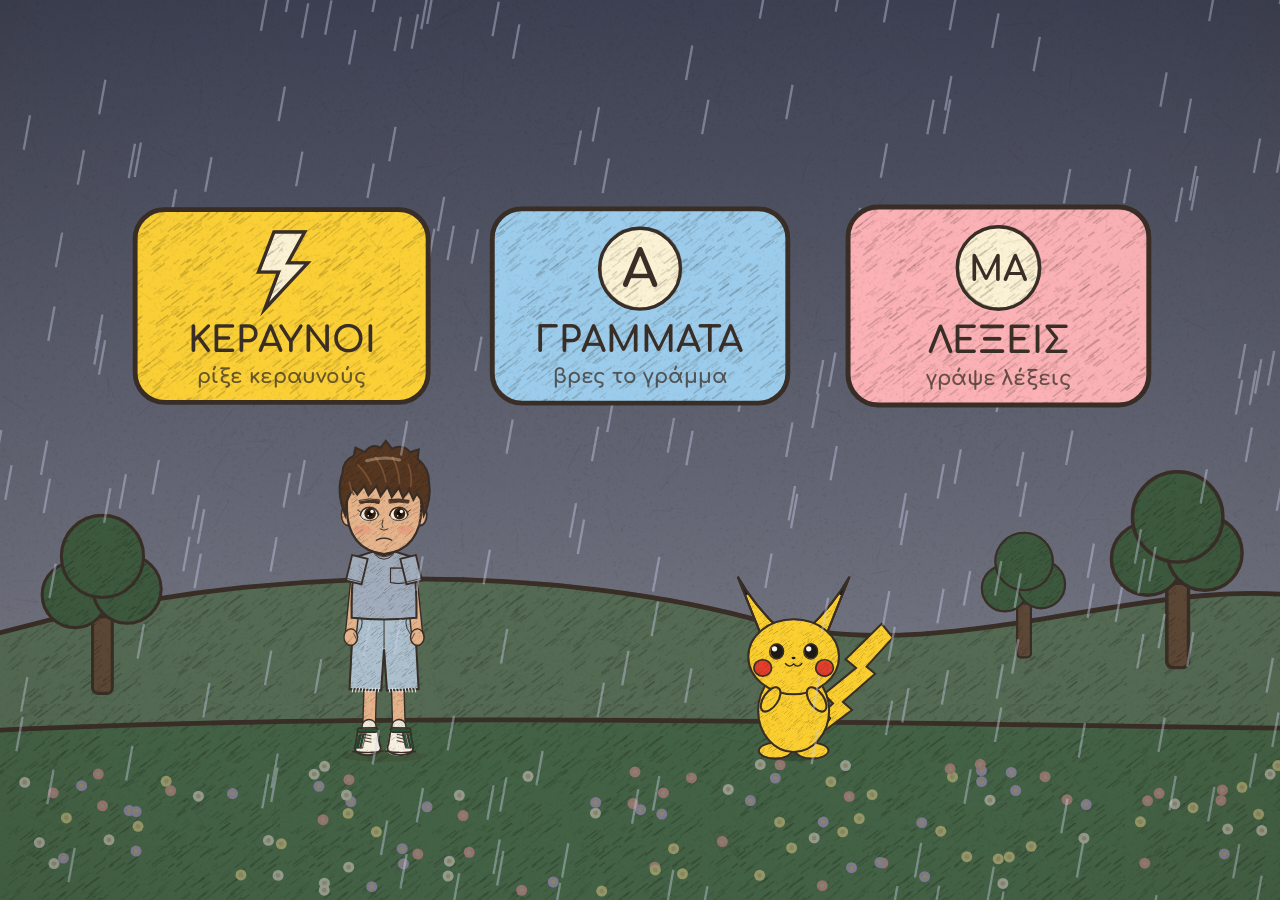
==== commit 76ffb6d9: "Κεραυνοί: add Letters and Words learning modes Start menu with three modes: the original lightning g" ====
--- a/keraunoi/index.html
+++ b/keraunoi/index.html
@@ -3,6 +3,7 @@
 <meta name="viewport" content="width=device-width,initial-scale=1,maximum-scale=1,user-scalable=no,viewport-fit=cover">
 <meta name="apple-mobile-web-app-capable" content="yes"><meta name="theme-color" content="#3d4258">
 <title>Κεραυνοί στα Σύννεφα</title>
+<link rel="stylesheet" href="https://fonts.googleapis.com/css2?family=Comfortaa:wght@700&display=swap">
 <style>
 :root{--paper:#f3ebdc;color-scheme:light}
 html,body{height:100%;margin:0;background:var(--paper);overflow:hidden;overscroll-behavior:none;touch-action:none;-webkit-user-select:none;user-select:none;-webkit-tap-highlight-color:transparent}
@@ -11,7 +12,7 @@
 #paper{mix-blend-mode:multiply;pointer-events:none}
 </style>
 </head><body>
-<canvas id="c" aria-label="Παιχνίδι: άγγιξε τα σύννεφα για κεραυνό, κράτα πατημένο για μεγάλο κεραυνό"></canvas><canvas id="paper"></canvas>
+<canvas id="c" aria-label="Παιχνίδι: άγγιξε τα σύννεφα για κεραυνό, κράτα πατημένο για μεγάλο κεραυνό. Επίλεξε Κεραυνοί, Γράμματα ή Λέξεις."></canvas><canvas id="paper"></canvas>
 <script>
 let W=1920,H=1080;const OL='#3a302a';
 const cv=document.getElementById('c'),ctx=cv.getContext('2d'),pc=document.getElementById('paper');
@@ -194,6 +195,10 @@
     for(const sd of [-1,1]) eye(sd,(ex,ey)=>{ctx.fillStyle='#1d1a18';ctx.beginPath();ctx.ellipse(ex,ey,14,18,0,0,7);ctx.fill();ctx.fillStyle='#fff';ctx.beginPath();ctx.arc(ex-4,ey-6,5,0,7);ctx.fill();});
     ctx.fillStyle='rgba(255,140,160,.6)';for(const sd of [-1,1]){ctx.beginPath();ctx.ellipse(sd*125,25,30,16,0,0,7);ctx.fill();}
     P(()=>{ctx.moveTo(-40,50);ctx.quadraticCurveTo(0,90,40,50);},null,11);
+  } else if(mood==='letter'){
+    for(const sd of [-1,1]){const ex=sd*125,ey=-100;P(E(ex,ey,26,24),'#fff',7);ctx.fillStyle='#1d1a18';ctx.beginPath();ctx.arc(ex+(o.lx||0)*.6,ey+4,11,0,7);ctx.fill();}
+    ctx.font=`700 240px ${LFONT}`;ctx.textAlign='center';ctx.textBaseline='middle';ctx.lineJoin='round';
+    ctx.lineWidth=26;ctx.strokeStyle=OL;ctx.strokeText(o.letter,0,50);ctx.fillStyle='#fff6d6';ctx.fillText(o.letter,0,50);
   }
   ctx.restore();
 }
@@ -255,10 +260,54 @@
 function buzz(ms){try{navigator.vibrate&&navigator.vibrate(ms);}catch(e){}}
 
 // ---------- state ----------
-const G={started:false,round:1,clouds:[],cleared:0,need:6,bolts:[],fx:[],cheer:-9,winT:-99,mega:-99,now:0,hold:null,charge:0,sunK:0,seed:1};
+const G={started:false,mode:'classic',li:0,wi:0,pos:0,word:'',target:'',slotT:-9,round:1,clouds:[],cleared:0,need:6,bolts:[],fx:[],cheer:-9,winT:-99,mega:-99,now:0,hold:null,charge:0,sunK:0,seed:1};
 function spawnCloud(i,now){const R=rng(G.seed++*97),big=i===G.need-1&&G.round>=1;const s=(big?1:.42+R()*.18)*(LH>1200?.62:.75);
   const dir=R()<.5?-1:1;return {x:dir>0?-300*s-R()*LW*.6:LW+300*s+R()*LW*.6,y:LH*(.1+R()*.33),s,dir,vx:(70+R()*50+G.round*18)*(big?.6:1),ph:R()*6,hp:big?3:1,big,state:'grumpy',t0:now,hit:-9};}
 function newRound(now){G.clouds=[];G.cleared=0;G.need=5+Math.min(G.round,5);for(let i=0;i<G.need;i++)G.clouds.push(spawnCloud(i,now));G.winT=-99;}
+// ---------- learning modes: letters & words ----------
+const LFONT='Comfortaa,"Arial Rounded MT Bold","Trebuchet MS",Arial,sans-serif';
+try{document.fonts.load('700 40px Comfortaa','ΑΒΓ');}catch(e){}
+const NAME={'Α':'άλφα','Β':'βήτα','Γ':'γάμμα','Δ':'δέλτα','Ε':'έψιλον','Ζ':'ζήτα','Η':'ήτα','Θ':'θήτα','Ι':'γιώτα','Κ':'κάπα','Λ':'λάμδα','Μ':'μι','Ν':'νι','Ξ':'ξι','Ο':'όμικρον','Π':'πι','Ρ':'ρο','Σ':'σίγμα','Τ':'ταυ','Υ':'ύψιλον','Φ':'φι','Χ':'χι','Ψ':'ψι','Ω':'ωμέγα'};
+const ORDER='ΑΜΠΤΟΛΕΣΝΚΙΡΓΔΒΧΦΖΘΗΥΩΞΨ'.split('');
+const WORDS=[['ΜΑΜΑ','μαμά','μα, μά'],['ΓΑΤΑ','γάτα','γά, τα'],['ΝΕΡΟ','νερό','νε, ρό'],['ΜΗΛΟ','μήλο','μή, λο'],['ΠΑΠΙΑ','πάπια','πά, πια'],['ΜΠΑΛΑ','μπάλα','μπά, λα'],['ΣΠΙΤΙ','σπίτι','σπί, τι'],['ΜΠΑΜΠΑΣ','μπαμπάς','μπα, μπάς']];
+const LS={get(k,d){try{const v=localStorage.getItem('kerauno.'+k);return v==null?d:(+v||0);}catch(e){return d;}},set(k,v){try{localStorage.setItem('kerauno.'+k,String(v));}catch(e){}}};
+G.li=LS.get('li',0);G.wi=LS.get('wi',0);
+let VOICE=null;
+function pickVoice(){try{VOICE=speechSynthesis.getVoices().find(v=>/^el/i.test(v.lang))||null;}catch(e){}}
+try{pickVoice();speechSynthesis.onvoiceschanged=pickVoice;}catch(e){}
+function speakNow(txt){try{if(!VOICE)pickVoice();const u=new SpeechSynthesisUtterance(txt);u.lang='el-GR';if(VOICE)u.voice=VOICE;u.rate=.8;u.pitch=1.15;u.volume=1;
+  if(musicNode&&musicOn){musicNode.gain.value=.03;u.onend=u.onerror=()=>{if(musicOn&&musicNode)musicNode.gain.value=.1;};}
+  speechSynthesis.resume();speechSynthesis.speak(u);}catch(e){}}
+function say(txt,delay=0){const go=()=>{try{if(speechSynthesis.speaking||speechSynthesis.pending){speechSynthesis.cancel();setTimeout(()=>speakNow(txt),80);}else speakNow(txt);}catch(e){}};
+  if(delay>0)setTimeout(go,delay);else go();}
+const wanted=()=>G.mode==='letters'?G.target:G.word[G.pos];
+const spoken=()=>WORDS[G.wi%WORDS.length][1];
+function sayPrompt(delay=0,tap=false){if(G.mode==='words'&&tap&&G.pos>0){say(`${spoken()}. Βρες το ${NAME[wanted()]}.`,delay);return;}
+  if(G.mode==='letters')say(`Βρες το ${NAME[G.target]}!`,delay);
+  else if(G.pos===0)say(`Ας γράψουμε: ${spoken()}! Βρες το ${NAME[G.word[0]]}.`,delay);
+  else say(`Βρες το ${NAME[wanted()]}.`,delay);}
+function newLearnRound(now,delay=600){G.clouds=[];G.cleared=0;G.winT=-99;const R=rng(G.seed++*131);let letters;
+  if(G.mode==='letters'){const L=ORDER[G.li%ORDER.length];G.target=L;const pool=ORDER.slice(0,Math.max(6,G.li%ORDER.length+3)).filter(x=>x!==L),d=[];
+    while(d.length<3){const x=pool[Math.floor(R()*pool.length)];if(!d.includes(x))d.push(x);}
+    letters=[L,L,...d];G.need=2;}
+  else{const w=WORDS[G.wi%WORDS.length][0];G.word=w;G.pos=0;letters=w.split('');const pool=ORDER.filter(x=>!w.includes(x));
+    for(let i=0;i<(w.length<=4?2:1);i++)letters.push(pool[Math.floor(R()*pool.length)]);G.need=w.length;}
+  for(let i=letters.length-1;i>0;i--){const j=Math.floor(R()*(i+1));[letters[i],letters[j]]=[letters[j],letters[i]];}
+  const n=letters.length,s=(n>6?.54:.64)*(LH>1200?.62:.55);
+  letters.forEach((ch,k)=>G.clouds.push({x:LW*(.12+R()*.76),y:LH*(.19+(k/(n-1))*.27),s,dir:k%2?-1:1,vx:24+R()*22,ph:R()*6,hp:1,big:false,state:'grumpy',t0:now,hit:-9,laugh:-9,letter:ch}));
+  sayPrompt(delay);}
+function learnHit(c,now){if(!G.started||c.state!=='grumpy'||!G.clouds.includes(c))return;
+  if(c.letter!==wanted()){c.laugh=now;sBoing();buzz(15);say(`Αυτό είναι το ${NAME[c.letter]}. Βρες το ${NAME[wanted()]}!`);return;}
+  c.state='nice';c.t0=now;c.hit=now;G.cleared++;G.cheer=now;sPoof(G.cleared);buzz(30);
+  G.fx.push({k:'impact',x:c.x,y:c.y,r:150*c.s/.6,t0:now,col:'#ffd83a'});
+  if(G.mode==='words'){G.pos++;G.slotT=now;}
+  if(G.cleared>=G.need){G.winT=now+.6;setTimeout(()=>sWin(),600);
+    if(G.mode==='letters'){say(`${NAME[c.letter]}! Μπράβο!`);G.li++;LS.set('li',G.li);}
+    else{const W=WORDS[G.wi%WORDS.length];say(`${W[2]}... ${W[1]}! Μπράβο!`,350);G.wi++;LS.set('wi',G.wi);}}
+  else if(G.mode==='letters')say(`${NAME[c.letter]}! Βρες κι άλλο ${NAME[G.target]}.`);
+  else say(`${NAME[c.letter]}! Τώρα το ${NAME[wanted()]}.`);}
+function startMode(m,now){G.started=true;G.mode=m;G.bolts=[];G.fx=[];if(m==='classic'){G.round=1;newRound(now);}else newLearnRound(now,0);sBoing();}
+function goHome(){G.started=false;G.clouds=[];G.bolts=[];G.cleared=0;G.winT=-99;try{speechSynthesis.cancel();}catch(e){}}
 function kidPos(){return {x:LW*(LW>LH?.3:.27),y:GY};}
 function pikaPos(){return {x:LW*(LW>LH?.62:.7),y:GY};}
 const KSg=()=>LH>1200?.62:.46, PSg=()=>LH>1200?.56:.42;
@@ -269,17 +318,19 @@
     G.fx.push({k:'impact',x:c.x,y:c.y,r:150*c.s/.6,t0:now,col:'#ffd83a'});
     if(G.cleared>=G.need){G.winT=now+.6;setTimeout(()=>sWin(),600);}}
   else G.fx.push({k:'impact',x:c.x+120*c.s,y:c.y-80*c.s,r:70,t0:now,col:'#ffb13a'});}
-function fire(tx,ty,mega,now){const air=mega?220:0,c0=cheek(air);let c=mega?(nearestCloud(true)||nearestCloud(false)):cloudAt(tx,ty);
+function fire(tx,ty,mega,now){const air=mega?220:0,c0=cheek(air);let c=mega&&G.mode==='classic'?(nearestCloud(true)||nearestCloud(false)):cloudAt(tx,ty);
   const x2=c?c.x:tx,y2=c?c.y+30*c.s:ty;G.bolts.push({x1:c0.x,y1:c0.y,x2,y2,w:mega?40:20,t0:now,dur:mega?.9:.3,seed:(Math.random()*1e6)|0,mega});
   sZap(mega);buzz(mega?120:20);if(mega)G.mega=now;
-  if(c)setTimeout(()=>hitCloud(c,mega?9:1,G.now),60);}
+  if(c)setTimeout(()=>G.mode==='classic'?hitCloud(c,mega?9:1,G.now):learnHit(c,G.now),60);}
 
 // ---------- input ----------
 let chargeSnd=null;
 cv.addEventListener('pointerdown',e=>{e.preventDefault();audioInit();if(AC&&AC.state==='suspended')AC.resume();
   const x=e.clientX*DPR/SC,y=e.clientY*DPR/SC;
-  if(!G.started){G.started=true;newRound(G.now);sBoing();return;}
+  if(!G.started){const m=menuAt(x,y);if(m)startMode(m,G.now);return;}
   if(hitMusic(x,y)){setMusic(!musicOn);return;}
+  if(hitHome(x,y)){goHome();return;}
+  if(G.mode!=='classic'&&hitBanner(x,y)){sayPrompt(0,true);return;}
   G.hold={x,y,t:G.now};});
 addEventListener('pointerup',e=>{if(!G.hold)return;const held=G.now-G.hold.t,x=e.clientX*DPR/SC,y=e.clientY*DPR/SC;
   if(chargeSnd){try{chargeSnd.g.gain.value=0;chargeSnd.o.stop();}catch(_){}chargeSnd=null;}
@@ -287,6 +338,13 @@
 addEventListener('pointercancel',()=>{G.hold=null;if(chargeSnd){try{chargeSnd.o.stop();}catch(_){}chargeSnd=null;}});
 function musicBtn(){return {x:LW-70,y:70+ (LH>1200?30:0),r:44};}
 function hitMusic(x,y){const b=musicBtn();return Math.hypot(x-b.x,y-b.y)<b.r+10;}
+function homeBtn(){return {x:70,y:70+(LH>1200?30:0),r:44};}
+function hitHome(x,y){const b=homeBtn();return Math.hypot(x-b.x,y-b.y)<b.r+10;}
+const bannerY=()=>LH>1200?100:72;
+function hitBanner(x,y){return Math.abs(x-LW/2)<260&&y>bannerY()-70&&y<bannerY()+100;}
+const MENU=[['classic','ΚΕΡΑΥΝΟΙ','ρίξε κεραυνούς','#ffd83a'],['letters','ΓΡΑΜΜΑΤΑ','βρες το γράμμα','#9fd4ff'],['words','ΛΕΞΕΙΣ','γράψε λέξεις','#ffb8c4']];
+function menuCards(){const port=LH>LW;return MENU.map((m,i)=>port?{m,x:LW/2,y:LH*(.17+i*.125),w:Math.min(560,LW*.76),h:160,port}:{m,x:LW*(.22+i*.28),y:LH*.34,w:Math.min(380,LW*.25),h:250,port});}
+function menuAt(x,y){for(const c of menuCards())if(Math.abs(x-c.x)<c.w/2&&Math.abs(y-c.y)<c.h/2)return c.m[0];return null;}
 
 // ---------- scene drawing (world scales with the screen) ----------
 function sky(storm){const g=ctx.createLinearGradient(0,0,0,GY);g.addColorStop(0,mix('#48b8ff','#3d4258',storm));g.addColorStop(1,mix('#c8ecff','#7b7f92',storm));ctx.fillStyle=g;ctx.fillRect(-50,-50,LW+100,LH+100);}
@@ -308,6 +366,34 @@
 function noteIcon(){const b=musicBtn();ctx.save();ctx.globalAlpha=.9;P(C(b.x,b.y,b.r),'#fffdf5',7);
   P(()=>{ctx.moveTo(b.x-6,b.y+14);ctx.lineTo(b.x-6,b.y-20);ctx.lineTo(b.x+16,b.y-26);ctx.lineTo(b.x+16,b.y+8);},null,6);P(E(b.x-13,b.y+15,9,7),PENCIL,3);P(E(b.x+9,b.y+9,9,7),PENCIL,3);
   if(!musicOn)P(()=>{ctx.moveTo(b.x-28,b.y-28);ctx.lineTo(b.x+28,b.y+28);},null,8);ctx.restore();}
+function menuIcon(id,x,y,k){ctx.save();ctx.translate(x,y);ctx.scale(k,k);
+  if(id==='classic')P(poly([[-10,-48],[30,-48],[8,-8],[34,-8],[-22,52],[-4,4],[-30,4]]),'#fffbe6',7);
+  else{P(C(0,0,52),'#fffbe6',7);ctx.font=`700 ${id==='letters'?66:44}px ${LFONT}`;ctx.textAlign='center';ctx.textBaseline='middle';ctx.fillStyle=PENCIL;ctx.fillText(id==='letters'?'Α':'ΜΑ',0,4);}
+  ctx.restore();}
+function drawMenu(t){for(const [i,c] of menuCards().entries()){const [id,label,sub,col]=c.m,b=1+Math.sin(t*3+i*1.3)*.015;
+  ctx.save();ctx.translate(c.x,c.y);ctx.scale(b,b);P(()=>ctx.roundRect(-c.w/2,-c.h/2,c.w,c.h,38),col,10);
+  ctx.fillStyle=PENCIL;ctx.textBaseline='middle';
+  if(c.port){menuIcon(id,-c.w/2+92,0,1);ctx.textAlign='left';ctx.font=`700 54px ${LFONT}`;ctx.fillText(label,-c.w/2+176,-18);ctx.font=`700 30px ${LFONT}`;ctx.globalAlpha=.75;ctx.fillText(sub,-c.w/2+178,32);}
+  else{menuIcon(id,0,-48,1);ctx.textAlign='center';ctx.font=`700 46px ${LFONT}`;ctx.fillText(label,0,46);ctx.font=`700 26px ${LFONT}`;ctx.globalAlpha=.75;ctx.fillText(sub,0,92);}
+  ctx.restore();}}
+function homeIcon(){const b=homeBtn();ctx.save();ctx.globalAlpha=.9;P(C(b.x,b.y,b.r),'#fffdf5',7);
+  P(poly([[b.x-22,b.y-2],[b.x,b.y-22],[b.x+22,b.y-2],[b.x+15,b.y-2],[b.x+15,b.y+20],[b.x-15,b.y+20],[b.x-15,b.y-2]]),'#ffd83a',5);P(()=>ctx.roundRect(b.x-5,b.y+6,10,14,2),PENCIL,3);ctx.restore();}
+function speaker(x,y){P(poly([[x-16,y-8],[x-6,y-8],[x+6,y-18],[x+6,y+18],[x-6,y+8],[x-16,y+8]]),'#fffdf5',5);
+  ctx.strokeStyle=PENCIL;ctx.lineWidth=4;for(const r of [12,22]){ctx.beginPath();ctx.arc(x+8,y,r,-.8,.8);ctx.stroke();}}
+function letterBanner(t){const y=bannerY(),x0=LW/2-210;ctx.save();P(()=>ctx.roundRect(x0,y-54,420,108,30),'#fffdf5',8);
+  ctx.fillStyle=PENCIL;ctx.textAlign='left';ctx.textBaseline='middle';ctx.font=`700 40px ${LFONT}`;ctx.fillText('Βρες το',x0+30,y+2);
+  const r=46+Math.sin(t*5)*2;P(C(x0+268,y,r),'#ffd83a',7);ctx.textAlign='center';ctx.font=`700 64px ${LFONT}`;ctx.fillStyle=PENCIL;ctx.fillText(G.target,x0+268,y+4);
+  speaker(x0+362,y);
+  for(let i=0;i<G.need;i++){const on=i<G.cleared;ctx.globalAlpha=on?1:.5;P(C(LW/2-18+i*36,y+80,13),on?'#ffd83a':'#fffdf5',5);}ctx.restore();}
+function wordBanner(t){const w=G.word,n=w.length,sw=Math.min(78,(LW-300)/n),y=bannerY(),x0=LW/2-n*sw/2;ctx.save();
+  P(()=>ctx.roundRect(x0-24,y-56,n*sw+48,112,30),'#fffdf5',8);ctx.textAlign='center';ctx.textBaseline='middle';
+  for(let i=0;i<n;i++){const cx=x0+sw*(i+.5),done=i<G.pos,cur=i===G.pos&&G.winT<0;
+    const pop=done&&i===G.pos-1?1+.25*bump(t,G.slotT,G.slotT+.35):1,pulse=cur?1+Math.sin(t*6)*.05:1;
+    ctx.save();ctx.translate(cx,y);ctx.scale(pop*pulse,pop*pulse);
+    P(()=>ctx.roundRect(-sw/2+5,-42,sw-10,84,16),done?'#ffd83a':cur?'#fff1a8':'#ffffff',cur?7:5);
+    ctx.font=`700 ${Math.round(sw*.8)}px ${LFONT}`;ctx.fillStyle=PENCIL;ctx.globalAlpha=done?1:cur?.55:.22;ctx.fillText(w[i],0,4);ctx.restore();}
+  P(C(LW/2,y+70,24),'#fffdf5',5);ctx.save();ctx.translate(LW/2-3,y+70);ctx.scale(.6,.6);speaker(0,0);ctx.restore();
+  ctx.restore();}
 function progressSuns(){const n=G.need,sp=46,x0=LW/2-(n-1)*sp/2,y=LH>1200?80:60;for(let i=0;i<n;i++){const on=i<G.cleared;ctx.save();ctx.globalAlpha=on?1:.45;P(C(x0+i*sp,y,15),on?'#ffd83a':'#fffdf5',5);ctx.restore();}}
 
 // ---------- main loop ----------
@@ -325,9 +411,9 @@
   sky(storm);
   const sp={x:LW*.78,y:LH*(LH>1200?.17:.2)},ss=(LH>1200?.8:.7)*G.sunK;if(ss>.05)sun(sp.x,sp.y,ss,t);
   rainbow(win?eout(clamp((t-G.winT)/1.5)):0);
-  for(const c of G.clouds){if(c.state==='nice'&&c.y<-300)continue;const hurt=t-c.hit<.45;
-    const mood=c.state==='nice'?'nice':hurt?'hurt':'grumpy';const white=c.state==='nice'?clamp((t-c.t0)/.5):0;
-    cloud(c.x,c.y+Math.sin(t*1.6+c.ph)*10,c.s*(c.state==='nice'?lerp(1,.7,white):1),{mood,sq:hurt?Math.sin(t*50)*.35:0,col:mix(c.big?'#48445c':'#5b5772','#ffffff',white),dark:'#48445c',lx:(pikaPos().x-c.x)/LW*20});
+  for(const c of G.clouds){if(c.state==='nice'&&c.y<-300)continue;const hurt=t-c.hit<.45,laughing=t-(c.laugh??-9)<.9;
+    const mood=c.state==='nice'?'nice':hurt?'hurt':laughing?'laugh':c.letter?'letter':'grumpy';const white=c.state==='nice'?clamp((t-c.t0)/.5):0;
+    cloud(c.x,c.y+Math.sin(t*1.6+c.ph)*10,c.s*(c.state==='nice'?lerp(1,.7,white):1),{mood,sq:hurt?Math.sin(t*50)*.35:0,col:mix(c.big?'#48445c':'#5b5772','#ffffff',white),dark:'#48445c',letter:c.letter,lx:(pikaPos().x-c.x)/LW*20});
     if(c.big&&c.state==='grumpy')for(let i=0;i<c.hp;i++){ctx.save();P(C(c.x-30+i*30,c.y-200*c.s,9),'#ff6f7d',4);ctx.restore();}}
   hills(storm);
   // characters
@@ -351,8 +437,8 @@
   ctx.setTransform(1,0,0,1,0,0);const fl=Math.max(G.bolts.length?.18:0,G.mega>0?Math.exp(-Math.pow((t-G.mega-.05)/.2,2))*.8:0);
   if(fl>0){ctx.fillStyle=`rgba(255,252,220,${fl})`;ctx.fillRect(0,0,cv.width,cv.height);}
   ctx.setTransform(SC,0,0,SC,0,0);
-  if(!G.started) playIcon(t); else {progressSuns();noteIcon();}
-  if(win&&t>G.winT+4.2){G.round++;newRound(t);}
+  if(!G.started) drawMenu(t); else {if(G.mode==='classic')progressSuns();else if(G.mode==='letters')letterBanner(t);else wordBanner(t);noteIcon();homeIcon();}
+  if(G.started&&win&&t>G.winT+4.2){if(G.mode==='classic'){G.round++;newRound(t);}else newLearnRound(t);}
   requestAnimationFrame(frame);}
 addEventListener('resize',resize);resize();requestAnimationFrame(frame);
 
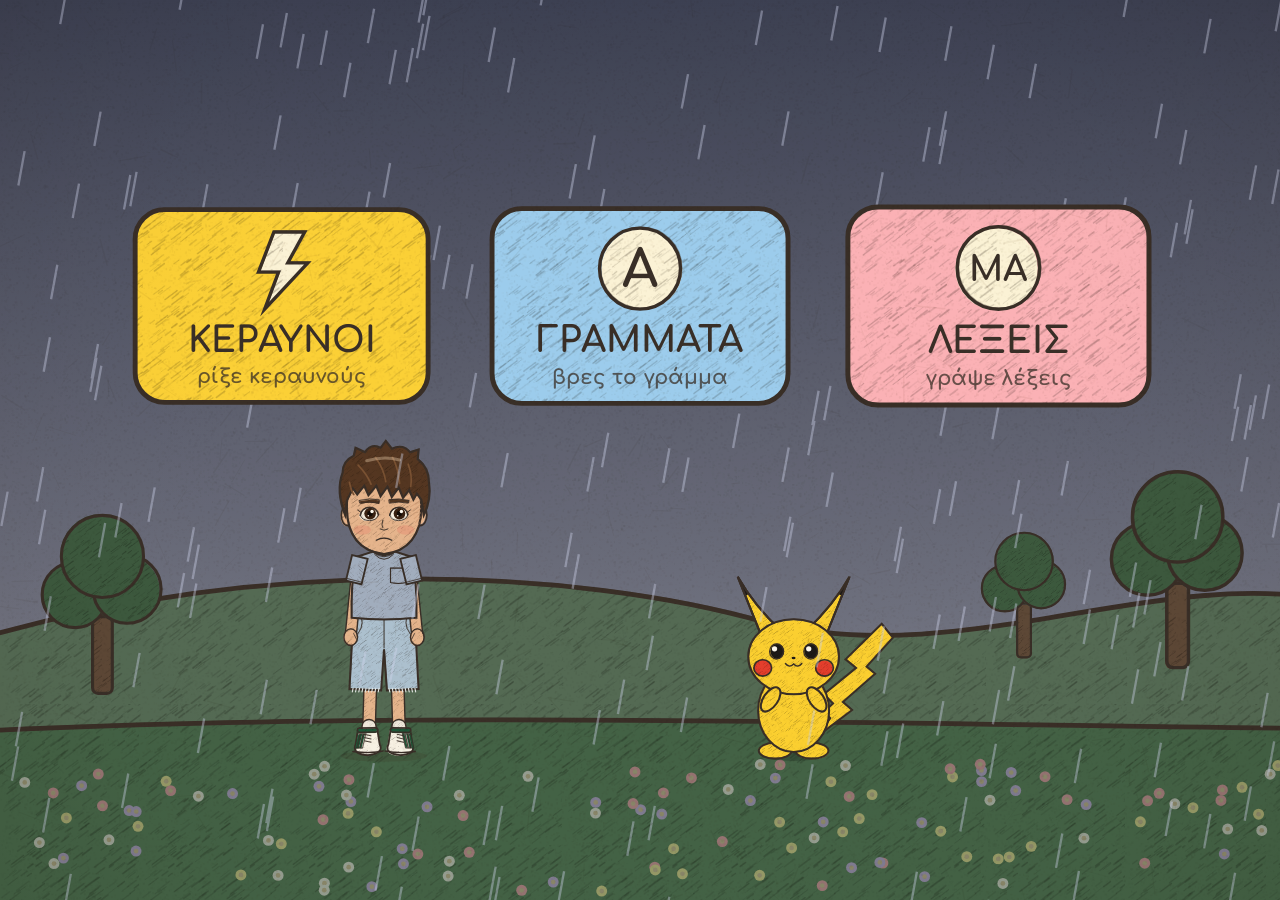
==== commit d00e9856: "Κεραυνοί: words mode speaks only the word, prefer a female Greek voice Co-Authored-By: Claude Opus 5" ====
--- a/keraunoi/index.html
+++ b/keraunoi/index.html
@@ -273,16 +273,18 @@
 const LS={get(k,d){try{const v=localStorage.getItem('kerauno.'+k);return v==null?d:(+v||0);}catch(e){return d;}},set(k,v){try{localStorage.setItem('kerauno.'+k,String(v));}catch(e){}}};
 G.li=LS.get('li',0);G.wi=LS.get('wi',0);
 let VOICE=null;
-function pickVoice(){try{VOICE=speechSynthesis.getVoices().find(v=>/^el/i.test(v.lang))||null;}catch(e){}}
+const FEMALE=/melina|athina|μελίνα|αθηνά|female|woman|γυναίκα|google/i,MALE=/stefanos|nikos|στέφανος|male/i;
+function pickVoice(){try{const el=speechSynthesis.getVoices().filter(v=>/^el/i.test(v.lang));
+  VOICE=el.find(v=>FEMALE.test(v.name))||el.find(v=>!MALE.test(v.name))||el[0]||null;}catch(e){}}
 try{pickVoice();speechSynthesis.onvoiceschanged=pickVoice;}catch(e){}
-function speakNow(txt){try{if(!VOICE)pickVoice();const u=new SpeechSynthesisUtterance(txt);u.lang='el-GR';if(VOICE)u.voice=VOICE;u.rate=.8;u.pitch=1.15;u.volume=1;
+function speakNow(txt){try{if(!VOICE)pickVoice();const u=new SpeechSynthesisUtterance(txt);u.lang='el-GR';if(VOICE)u.voice=VOICE;u.rate=.8;u.pitch=VOICE&&MALE.test(VOICE.name)&&!FEMALE.test(VOICE.name)?1.35:1.1;u.volume=1;
   if(musicNode&&musicOn){musicNode.gain.value=.03;u.onend=u.onerror=()=>{if(musicOn&&musicNode)musicNode.gain.value=.1;};}
   speechSynthesis.resume();speechSynthesis.speak(u);}catch(e){}}
 function say(txt,delay=0){const go=()=>{try{if(speechSynthesis.speaking||speechSynthesis.pending){speechSynthesis.cancel();setTimeout(()=>speakNow(txt),80);}else speakNow(txt);}catch(e){}};
   if(delay>0)setTimeout(go,delay);else go();}
 const wanted=()=>G.mode==='letters'?G.target:G.word[G.pos];
 const spoken=()=>WORDS[G.wi%WORDS.length][1];
-function sayPrompt(delay=0,tap=false){if(G.mode==='words'&&tap&&G.pos>0){say(`${spoken()}. Βρες το ${NAME[wanted()]}.`,delay);return;}
+function sayPrompt(delay=0,tap=false){if(G.mode==='words'){say(spoken(),delay);return;}
   if(G.mode==='letters')say(`Βρες το ${NAME[G.target]}!`,delay);
   else if(G.pos===0)say(`Ας γράψουμε: ${spoken()}! Βρες το ${NAME[G.word[0]]}.`,delay);
   else say(`Βρες το ${NAME[wanted()]}.`,delay);}
@@ -297,15 +299,15 @@
   letters.forEach((ch,k)=>G.clouds.push({x:LW*(.12+R()*.76),y:LH*(.19+(k/(n-1))*.27),s,dir:k%2?-1:1,vx:24+R()*22,ph:R()*6,hp:1,big:false,state:'grumpy',t0:now,hit:-9,laugh:-9,letter:ch}));
   sayPrompt(delay);}
 function learnHit(c,now){if(!G.started||c.state!=='grumpy'||!G.clouds.includes(c))return;
-  if(c.letter!==wanted()){c.laugh=now;sBoing();buzz(15);say(`Αυτό είναι το ${NAME[c.letter]}. Βρες το ${NAME[wanted()]}!`);return;}
+  if(c.letter!==wanted()){c.laugh=now;sBoing();buzz(15);if(G.mode==='letters')say(`Αυτό είναι το ${NAME[c.letter]}. Βρες το ${NAME[wanted()]}!`);return;}
   c.state='nice';c.t0=now;c.hit=now;G.cleared++;G.cheer=now;sPoof(G.cleared);buzz(30);
   G.fx.push({k:'impact',x:c.x,y:c.y,r:150*c.s/.6,t0:now,col:'#ffd83a'});
   if(G.mode==='words'){G.pos++;G.slotT=now;}
   if(G.cleared>=G.need){G.winT=now+.6;setTimeout(()=>sWin(),600);
     if(G.mode==='letters'){say(`${NAME[c.letter]}! Μπράβο!`);G.li++;LS.set('li',G.li);}
-    else{const W=WORDS[G.wi%WORDS.length];say(`${W[2]}... ${W[1]}! Μπράβο!`,350);G.wi++;LS.set('wi',G.wi);}}
+    else{say(spoken(),350);G.wi++;LS.set('wi',G.wi);}}
   else if(G.mode==='letters')say(`${NAME[c.letter]}! Βρες κι άλλο ${NAME[G.target]}.`);
-  else say(`${NAME[c.letter]}! Τώρα το ${NAME[wanted()]}.`);}
+}
 function startMode(m,now){G.started=true;G.mode=m;G.bolts=[];G.fx=[];if(m==='classic'){G.round=1;newRound(now);}else newLearnRound(now,0);sBoing();}
 function goHome(){G.started=false;G.clouds=[];G.bolts=[];G.cleared=0;G.winT=-99;try{speechSynthesis.cancel();}catch(e){}}
 function kidPos(){return {x:LW*(LW>LH?.3:.27),y:GY};}
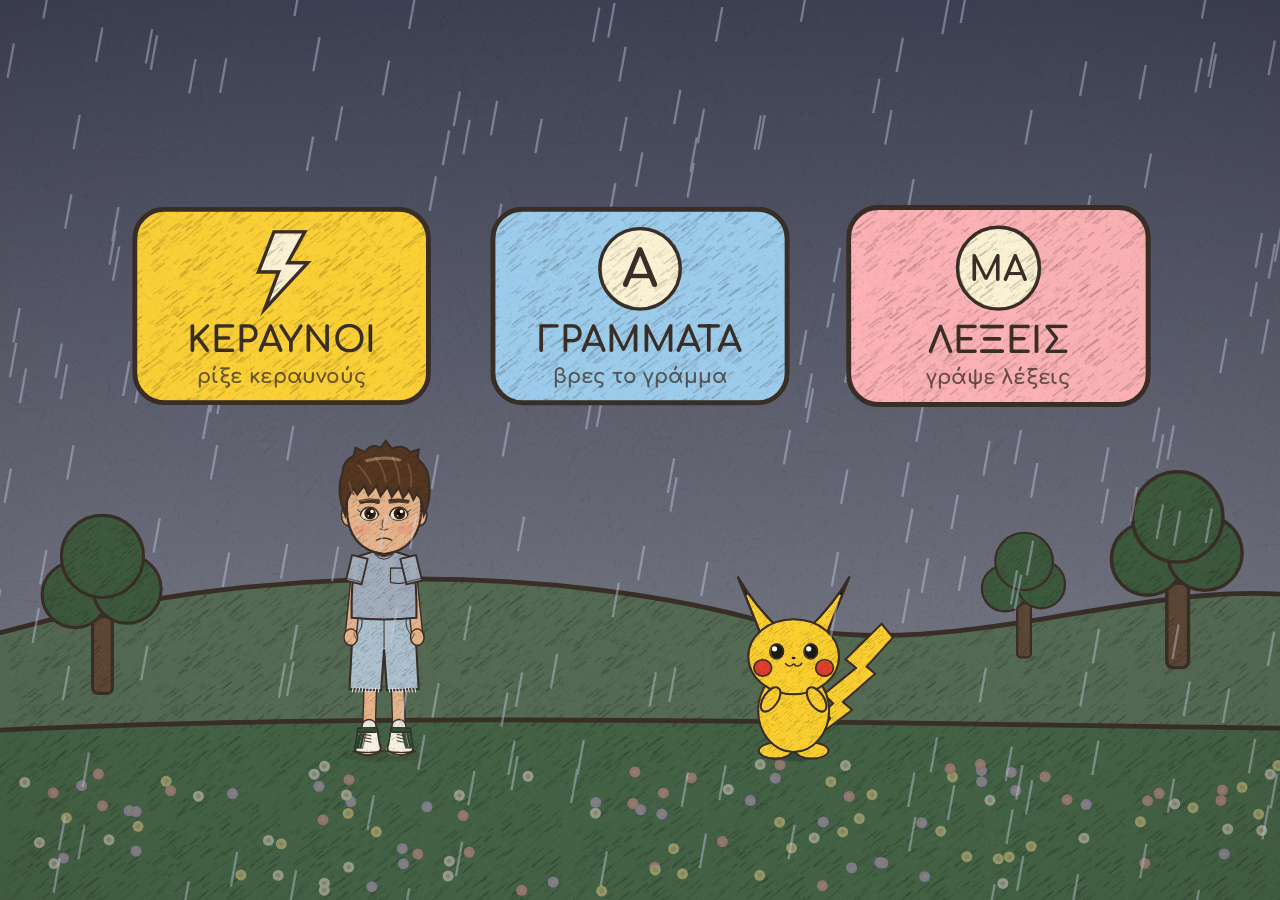
==== commit 351f82b4: "Κεραυνοί: embed a recorded female Greek voice instead of device speech Device text-to-speech picked " ====
--- a/keraunoi/index.html
+++ b/keraunoi/index.html
@@ -13,6 +13,7 @@
 </style>
 </head><body>
 <canvas id="c" aria-label="Παιχνίδι: άγγιξε τα σύννεφα για κεραυνό, κράτα πατημένο για μεγάλο κεραυνό. Επίλεξε Κεραυνοί, Γράμματα ή Λέξεις."></canvas><canvas id="paper"></canvas>
+<script type="application/json" id="voice">{"bravo":"SUQzBAAAAAAAI1RTU0UAAAAPAAADTGF2ZjYwLjE2LjEwMAAAAAAAAAAAAAAA//OEwAAAAAAAAAAAAEluZm8AAAAPAAAAUAAAHsAACQwPEhUVGBwfIiIlKCsuLjE1ODs7PkFER0dKTlFUVFdaXWBgY2dqbW1wc3Z5eXyAg4aGiYyPkpKVmJyfn6KlqKurrrG1uLi7vsHExMfKztHR1Nfa3d3g4+fq6u3w8/b2+fz/AAAAAExhdmM2MC4zMQAAAAAAAAAAAAAAACQCQAAAAAAAAB7AZIGciwAAAAAAAAAAAAAAAAAAAAAAAAAAAAAA//NExAAAAANIAAAAAExBTUUzLjEwMFVVVVVVVVVVVVVVVVVVVVVVVVVVVVVVVVVVVVVVVVVVVVVVVVVVVVVVVVVVVVVVVVVVVVVVVVVVVVVVVVVVVVVVVVVVTEFNRTMu//NExFMAAANIAAAAADEwMFVVVVVVVVVVVVVVVVVVVVVVVVVVVVVVVVVVVVVVVVVVVVVVVVVVVVVVVVVVVVVVVVVVVVVVVVVVVVVVVVVVVVVVVVVVVVVVVVVVTEFNRTMu//NExKYAAANIAAAAADEwMFVVVVVVVVVVVVVVVVVVVVVVVVVVVVVVVVVVVVVVVVVVVVVVVVVVVVVVVVVVVVVVVVVVVVVVVVVVVVVVVVVVVVVVVVVVVVVVN+xB36ay/fwj//NExKwAAANIAAAAAJBcyFnXHgKxWRMsDzWb7o8eEyZNNgQABGGECBAhERBO7YwECEDwAACGe7/73rQhh4AABBDHuyZBDLvt7IEEI73dkIe7YxDmR33xjkI93fiLu9/b//NExKwAAANIAAAAAD/////977REb4iMfe93viI8REY97BMmf4/M+RUCQQAZwUCsnPfJuH5fbvIFEBESvsDAHycbHxt4rBsB4ajEpo2Sm+KBHHgTASFZ8tNVjbrvxKCO//NExK8AsAQAAOAAAEgQQJg70nozDq9/46RBh4H4Ewd5CxNN3R/9fk9i9PfFHPuZ54///9idnyQscTXXZS1t6c62zu//576/97HU86DgMAV+3sWqA+XSItWtoZjqZpKl//NExP8dEtm8AU8wAWaL1mQ5l36vxVWzejm7d9e5WXRKXNOjcZ/EaqJBaW9K2WJxMxMutG5tLp+lkCt5u+kM9Yne3kvLXWlGaen7YhbXphqUVGSeSB72pYkq+18VVUVX//NExN0fSso8pYxYAItSujknt56YY92qhdUPOMUMUMlW4PZMqpOEpdi9ej2ZVOHG7Y3VYZW9gEQIUXsezpJOk0k0WBU9k8w05qfC8u6etN2Oow8qXQrM33iLZXaUOlfL//NExLIhCxYAAcxIAZSnWmnWjhk4rWThhLvmctZDbpbYxTxr5ZyAuYJo9nTs2+Ky+z9E53kytbcl1mSW7+qp0P6zPXSQzJKl1xt+lZOu2ol+2x5KxYAIBBjgXzUHMo0B//NExIAdIx4M60YwALh5YV2X4Pa5OYO/l3NJlCtdroB84pIUo7aSmSDaAtDG2Fm23qQfCzggwA8CmiD6lVqQrQZYXVjqGQFwGpXWv1M6nQpG6aaClIb3o6mQZnZSaJuT//NExF4fkm4wK5qIAKkXEDy1r2euhuupui716NW01WOqcNqO3nXKMBZ0JbHFVYMOmTGYzEQHJAAwEoVH1il72TAyKvKPLXmBLeRK2my6giBhg6QZoYY0fihyXmK06QaY//NExDIeid6hvZp4Al4ayHPkMble8dDfN8s287NLtwvEpS8aU8z+SsZYo4RduE37y6tk///////9/6f/PcIEOlf923aFTGKYgw4EWs+2/////+hfAioFvq0pbbQO72+p//NExAoUYQ6xn9lAAlEQWkqZ/7Cb6GlurLW6pCapfjbN736zgrKkMBoPuEBoENecaT83fy3+q8WKrEY8FQ2e6gkwKu3JekRRV7p7rGLZ//9yP6vcqgAmkvNtv8Bjaxgc//NExAsVIQqZvtPMcMItCQbXHWsJKqw4SwChJLFvdAmt/19lpmRRus9tOzzpFVGrKtbd577rO53SoUFEjwoHws7JBYIveTacoeLOOOeNwsGf//+LGVj6If/w8yz00pgl//NExAkUARrIVHsMlMAYHhDeMi4EkFgcL3OxEcnObO4+7dvedswSyfZY4wEgBD0Di2MwILXlwQdPnp2YnD3oIMPmQxRrECao5zFOn2////9X/T4frdx1iwoQri1Ny06R//NExAwU0TbAAMPYzIUEzKXK5VjYkiQfvbaaTJj+VeiU+IKUHGz2zMvhGReOPXrxaA8t230qZZk+dFJylnjoqx3Ypl1hyDOafKo+///////xQmxrasAAMzB48ieRoDmO//NExAsR+SbRVHpMlCWKVZyeiwvEZyjYCmIzqypna/SRX/U1UWW0qDgGU4MfpwVt9jQn79g7fPYFRc0klkf/+ljv////9EBD3C/QEJesIG7i8BuqgEbjutt/nPMrn3rs//NExBYQ6S7uXhvONIXEYnzzRUBM3PHS+7uN/qGxb5QeX7/PT435/Ia+fdSiUGqMmNXOf///5msPjGrYAQuoIOTB0KVseTAFmfxIJltOMkC4epbqGgYAnLXxlF/qjeZf//NExCUR8SrmXlhHYMJhmW1xJLJR39k+Ma5ugUrLgY1Lc96FdTAy+X7f////JYs6rCJAhAFBYe8mApp77Xjk1xea7YVl6Z3RuHSxKjOEQMGLjVW8n6znfkORFNNWWHE9//NExDASGQraVGvEXKX4MMPgjrTgJ9Dt6p5bB/////9v7EzASdXQRiwAcAkCEHEE6yHb+srgM1U7+7HU6390TwdMXPzj62c+wDA22jkIOD8dtWJDlQjPQISrI7YHSoMI//NExDoSSLbeHgvYGMVCcVGf////qWJm/zAvCSrIlEBswEyljHCY1fjRQIVf0N8TplmwwCuEhJbN4GT56+lQplYm1Xh2Iwgjq7gMBQ2Kww0KCBjROIw2r/TVhNDDP/+7//NExEMSQLbZ9AvYGP/81q+tKMq2lWbll8weu1qcDwjUnhDLMtlcthSt8IDtoTsfFDMyMJhhcmP+leOxme3yKW8AQ6JXfJMGPCJlPhro+JzTSg5T/+oKCT//kEWFtABm//NExE0SKRsGPmGGouSSzCbEshWw070WHM/i1ZGcBaqBnI4YzraGKFEguYxW+0O9586qqUYxIjr/LHp0GniVy2sK+7W4eZFD0NrV/+j/6yQIKop6m3JrpZbhWNKuDGfW//NExFcSCRbiPniGlkgJiEGZXIWduanAhs5jVidSkytaQ5Cz32N0DKpn3vS6leq6E4pf9HYgpt/1G/YlbbeT+re1QtQodMUYZ9UBCiC+V3Fh2BAoES+vNQXjsEo+9vYl//NExGER6TruXnmGYhJOFRdwoMPLFZlVouPWaKG0JTj/SvhRn7atD0ddKmvmD5oh3gZSUDnnRYqPBxpTVrnuWy7aBAR3rYK8gd2C9eafAwSo9jzxleJ0NL9zArY3Hsrz//NExGwRuIakyDYMBFkPVDYivtDoInnGiyUBt254ZqXt3j0K39GZr///YmLuSr76QJ2qjdltjAGkBIY82GwNZZ8MW8eTiFWEr8gHR+iBcE3pJYvbaIS2odJAqsUAp2MD//NExHgR4LbK/nsQTKkGolExqBmDVnUIoZ3EjbySHP6/6MrzvO4NVWQP7IjYHR4/DpYJGwgqMRACqQNCYtHAEkaVNwAHWcauVYgt08sobYXqHleFbtUR9LUbicm44KMn//NExIMSiIK6XjPYEKwqMBFb0H4TR2agWBsS/0dn///6k/xFSHEEBKNNyVsfZqCqK24kTenuT1HZfi3JbRUfyIxVddiBWajsPK+3IdgReOUKQysMjn9f1IR8WFo4tCMV//NExIsUMJaEANYYbPYv+1KAgrSOW6/+oVB5aeErqzxGEzIQU//+n+sShBXCpFy2TbYAKR3BIHrtZTZ4a8RCBLuGj+HBeUlDaFEPtWrBq10VpSOOtcur3zIEbSLQfkxx//NExI0WEd6pHsPEVvJhi5+eveQ+kZe2pGx///0qWpnHKqJWkcABmZEBFbkdyggAY29rQBhE40ZCAi1MoCTTgn9j6KtmitYaMIjqr2XYlz6KP6CvTKJ5f+EaK2hCLkpb//NExIcVGf69vnpGWmRaH0MLYKFFH57NcYGp/eOfnz66BgQIKoj0686wuR2SDxE5xJ2uAIAcu3SABj7Xl2HuYuB+mio+2iiaJpV+AcK2QfjyPElgFGnRROTBt3P5nDpm//NExIUV8ZKBHtPGcFa07iAEOIZxR0LraUIKGZrmak1ks2o4JjzDw20UHWuwmtPoHN0llQh2yZPtEM4EUiEOtF2lScmp+1cIJt9YUBoLjJYnapq7Yheuk6StreLD65qY//NExIAU+Z5xnsmEXIJEgLr6vr/ueCRxyqt1xE/3sNoY/MiKUHa2AogUs//WBCE468D0PUZgappeg6CwodvWoOqPHsj7a+oGn30pYlkssqHBKkKljocMtlFMSe0ej/Sz//NExH8S+Y5UMNJQWL+i1sUma1XaKgICHgBl8cCwsCYgCoyJQ+qlt6uPUsaLA64ZUayqS1oQUaK7wsVLILHNrEbEtQKU2Gd5KwBS69zltQyyym2dZY09gTxCgzMzARhE//NExIYO0BpY3HvEAER7Ci5semVyhZolxEsJ4iolSqU9QcypwqmxAT4u4lPC5mWJ7cRHq0ZFDZowp9hFh4tLWwSoT8sLik12/1O3/5/kqopZF+/M6Bl/69HX9VszkQ4Y//NExJ0QACY4BHpMAk1pFaXTnc0L5Lwb659YEVBNC2MIRwwN0A+oatAkqQf++agAUAvB+Rbr2fXf1T9/KvL/r5eX3P+Re/3/5f76yQPwM3b461H5LBCSeiyIw0AESgnS//NExLAPOCYsAHjGAPLo1pSqCICAgPBWSukfCR1ok9TZNmRs8CGMnpelrNk0XOeZxzy/yzIF+L/3qcCOrpB3qn0xMqnbFG4h6IgYZauxRgo1iMEkJwq0Qio5jzC9D+F7//NExMYPclogAGhG/EDfRvIVmLNyRqdQZWBxkoYFRKfJB80GJjk1LpCLJM1CbDcFaiFlTcbGBHAbx3KyBBl16MdHOoyVYI4IDYENggNkhwUbq6Sn/EqXLv/e4k5QcLQO//NExNsOSmI1ljhFHBAZwqEHhxjDT3lZ1wMkknTLRYuIxZtd1ZXQj1UG5JSzAUmqw6SxqsZoKFRM1Pp5bTcnDrIlJGqNUSTBUAo8JNGnLIoErIlonJGqOuXlqnK8vNbL//NExPQcUxok6kBS3STomqO0jBLqTSZQJBCqNLDRXvujUKmvG7ewO+/tAIEBjC6Oza00frl/2L/rLmeXydfr/9f1z5vDbuhrjUyMlboEIAxC0OgWpj1IDZBc3KlcEcML//NExNUSqepY/AhGvPrOxcYGMrSjwq2qzSuB+ZznVRhCRbuzGs79l9/Z+rt+/SJz58/38/zylc/VqO26a0/edDahfyPLwgChmc3BWlJGW7OhhLMvP/rV+UdO6/SzY8qZ//NExN0VAYZcXBhMiP6jOsz5j5yXrc1Lkt2tIgRAgMLOXmWj0TOq4VlCRcLDqDwq6xIJEUjWd3cIMynMqNhSjk+zd3DGPPzVkkCtQeGOR3V5e9LrSCrG9S93A+e5mWiu//NExNwR0potZBBG3b3z04tLQY8RFWkyqTBr4ZZucVoQZ1vKp11/+mTEpc2AvwURdylh53oBx8+vWRO59Z7DXyaCXlIE5NQSODsdEuT5rio+5GHgI3KaiKZwhtnNJmSC//NExOcT6vYcwBBM3flcxgYdjuuPpRoZRDcACFCn6V5DO8zOcttM/9ZmI1nQONk5yI+dmmMwV/ZE//Kb8gmqpwpWZDosAjrhayFX33CCBJm41VGEC6gLNFFv61I9fCGS//NExOoVou4UoihQ3SWulSJfHzGLreLVACQBgCIIoZNUexJjd41jv88VZcyD+j2XL35yu+T4tvP3im222xK5mZPqIDD6zD8MFC6gIXTo2UEzuHV7UIR5IZ3hI6NCcW2Y//NExOYTOv4UABBG3BxNCWpb8o0qEEBEalE2Wr77zuiLBi5ZpbvzlmnJzSPMMC6U2gF/JRI3fsxLDSy7n9iaapMhzygzVldjP6Lf7BdFOt+9vnaLavMH77328fe+CTzI//NExOwUEu4QABBG3d2OXmftupho27t1FlQhGaf1rkpptFJ8nyhWbKoUpISrzIyaKyyreX93W8iqrp3R2Qxt2ShBl1MhHZgQ9SkIiIe9L2cxrWK5zqqo8SO+a9HHrXIO//NExO4TytoZZChG3bKo1pireT9v67MGACAKKOWyJVjVpyW1ZRK9FoCOf8xCvqnvk72pf07V9VqmJ2YOslmZ7DRrDpWlKpzsOwRiJIC3VhE6qJoxGYpI1B5a9jDGOec5//NExPEVWvIQAjhM3VCMzY5h+b21FQ4BSDV1TT6duMMpNFlM6qUOlsZRgbKyycqXtH5Tk5Fvm5UPOmRf+3t62sgRkDV5KYz3tRT4qJbClQzrbZYg7ZusndTHRfua4jGo//NExO4UgsIYSDBKXayFNpFPrQtP5dUkCA4BRYqbVVNd2Y65REoHrXEWl+Zrua8E8seqzLlOinnSINgjFmJ/e7i9wrjUZ3tvcSVKgecI49R4wIEGVVMo7ZEleruCGS3B//NExO8UUvoUwChKvZvAJsxY7Bex/8UAJAhOp/pE740uL/JpRGvNNDTvoW9SmXlCRL99pysyYOpf/GZjvkrY/l/HDtJokiuWh9yWqt3+v/t5WgTRFsB5GNe5mbDNuOXs//NExPAU0toUAChM3c28W3Mv+HrUqVzz5NUQGeDgwXI9U3pZ0e/JKOsvEQHswnNWFCqcw7kOjjouHq1N6zKfx/NjRGFGZapKDpt5MCMztPQZaRosaYfvCUiSHQ7G3lQp//NExO8UovIUpChG3f+zMYnPridjGqSEmh2ZFlRRDykZnOXKLp/JqRJo4ZCwNEi4NDURTnOtfCKapvRGjIvQqNQERqOomPkikYIfrbkuesaUZTBHTyuTOkP6VhG3r8Bn//NExO8VUv4VQEBM3gzq8xHPUbBd27JViIgQTMxmSlkqfFeM9ORBLS7FQW77vzJXJOEhSlvf581J5bO9/tmmZDFGEOeHHFDr2lg6JOUx7acbKrtKFM/QyTpG1EU9BSKJ//NExOwUav4Y6ChG3CkeGSqPk8fbmkUIhwouSdl0V+35XrpXn1063ReZ2fv1R9Pak6Ff36eSb/p5zm59M584d3s0TDa+O1a/3vuZZlnYgOwnwjoupXGg1vSpsP7FSEXD//NExO0USvYdkBhG/cNGz6a8ugdFBjlTt3H3DV1pIuRWOjbMp0sch4WbknkIMM3Gk3JEYxGr/NEcFUBb2acgMSukFMLtAjEww2DIIdZ3mrmJrhjDwyrDij4ZoZhiC8VQ//NExO4UYu4UIChGvc2FrYUYC49kEwchQPSTAUhHcjrb3q11nx/1yHWd0AlUw+WMlyslP12iC1uZFDyBbwPuTaRyOHQgEHGmPo1JzDECFBUhQe2uFJDGu1pPpuDWEwqm//NExO8TqtIUACmHxZBYdAxysQPtYw12tuQEImITY/ZO9ftWlHS1Xu70XtN0aXtT7n0ft9adl0/+1UNNDSLWVoCNxakfdoeI3SnRM4KbzsYgyN09kJWy+fcA8Z2qW1iP//NExPMWwv4QAEBG3KLrVh3q4QCIBC0BASnmJxe8cwMi6wt+IErXPkmzACmrCTmDUg2XlPwR/IUT5daZoiUy2zr0XAylRuAxgItyjBSucniTOc9EaakHJdRm2Wk3FLGE//NExOsUgv4UAChG3cMneGM7aYzGmIrunQWjcsjHnU6rtSi4z2+aO/5G3zlNqxX0xmTFzzDr+jz+eN/zZ0oszZ88jM2yaK8SOcy1a+of3jZTn/CnEf2pGtx/bb0WzHo5//NExOwS+uoYoCjNyx7ltNXi0sZ2kq8R7ef5L1UBQ+NVE3WmqfdZadasstc7Rcue5NG7Wv/K/1ELTOxRGZHMh8zbAnMTa7VuVhPS/BKVvzV/GjVGTXli8dthsi63n5Ha//NExPMWMu4WLEBGvePjM6eNm4vJ6PF3IA6BxMTfNspupnaeWL9zPSIqrUvDl3y/35zt/tz//0v3BsFX5Sest472cuvOm23IP9/dnouvWovGsRLQ3b1Gvi20p/OgU1hK//NExO0Vkx4QADhM3FKbtCxcODGJCbyVAMBiwDA6Bzqe7yo821daXT5y8xjzPlHHI6L9TzGxwyrKpnO/5f5bdRMJeiogMILNzKYK2WHmUtaZxyzrIb6ynDdgtlzMxmM0//NExOkTuwYUAChM/RP7xWLyFdIlLBsZO67u84w6Z7EKVnkBKznIjZjc0wnxgw8gDco6mzQvK8zMwP6et9TdbAdDZh6pyyheoOkco+n2r15syrertRpWaxaQ5G8h2g4///NExO0UWt4UAChM3Q3cuDWupqEzJSOZ9w+s1cZ//yaaNAgQKFGTRtn91pVL7aXz35foz/l/LIM8/3LLz+vbpSy3JT8tlA0QwZlZuaSwYPCUnzwVkdFlbpqQgP/0w7lS//NExO4T4roaDChG3eyYP6P3SOESsQHDAEAAQoxGmRb58/K3231adFaysbe6bN6U5rfbdqvJR/ftIfQRtOhmVxAouQQQqMOC2IpDozHDjdItibOzOhDqICTK1R+RTijH//NExPEXqx4MADhM3EIpRdGEzBxXHh4h4pechVQo1AAQqoHC21+nctzGfTdytZg6Y7TMzO83aaS9X523bnb016bZO9aeyZpNN7Z352Z9vs3pnPn+Zy6ZYwtZWTVhZp4+//NExOUR+u4Y4BBG3YZ7rbyGJMJJJBTbbbSHrLDMt9tLncL5TXUjXKODAvEkuGSw6K49HxdSR6/OE7oVsuR85MliphukhkziO3z9/pleSdSkweTUpHKIGzyZegBGBKIl//NExPAXQxYZiUIoAZQ52ZT9moq/P6rK2q26+/M/+y9+/9hX/llff8vf/Wzn//LbjX9///3L7km5zX6xqvBObZGhHY+0JENDwZEMtZRtTlBKpsmrbUO5FtFBJAJBMAwn//NExOYjayoQAYxgADxVxOAYbFAIwY2qkmprDFXv7cNwuqxM/Fr278gIwsHxIShYVioUiBCRHQjMEVQYmLfjp7u1lsX/x1d0/c2f/h/fxu+5p9X/E029k8fxx/wjbp/f//NExKsggyodQYdIAO+tyzGmj7ikkDl03qSopJJIVEVuaMPpvccQSVIcnHE3lTzyr11hQBHLhADePwIo/DqHSVD1EkzML6cchsT5xM6VS4zJDrMKRZ4jjYQAewQCAH8d//NExHwg2yoYAYhYAAOkhiEHSbLVAEEQGtMy1NvV00RvzHz3LcnUpZ/V/1/uZme7/n360gk9V9QzyjC53G6v+EYxxjPWV/++W0neRbagUYRMJIGSdGffEVwPCgQNzXQT//NExEsgSxoIAchIARGuVWDzLOMEjhWjb44+fPJZcwXWNt7VEk3sC0SdHPJFiNAswybC5NTYF0oKBRyc1ckc9hBKEioIDKBAMC05J897Xue+ZKSUoMK6PPFWYEbsNTeM//NExBwXUv4U6DhQ3SoCUjhB/baSzD7cbSNo21G2MYeo5GUsYEI4WZ4hPlYGQhejvMO8m7c981PD3Dl0t0K2HOM2H0pdjVZns62ODdZDKgoaROq1/azNTn9UynZ59/Kp//NExBERgmoYADhG3Xm3q0Z8plIv85LJ+cpG8b+IWLBjRbVQNd9smPW8gmRczpeFwzjvVJDS/aGmG0iVJ8s0J/8bBlgAUE81FKWh65NUCD6kZkhJHlsskldGyhG5+YKq//NExB4PqBIdgGCEAGLsatsfPizM7YMAjFAUUQMDB1Bto1LahSbXMFjSFrY8rUEAgoB/rA7rVMtPSz2wqm7ZmnP7qvUrYLaHVJl5ZwDfFmIMMc1ooVMLLRjbWGPpIAQ2//NExDIO0BIcLHiEAFHiECirBGQwKlUAQn2cWLM/NffHNmGWSf//QyffOvnVW/5JchR457O2LXfpX+ajm6jcrcZeprvHfh96O7Ad4l9eCd6dvyrzs1+d4Qg62moSq7UO//NExEkR4B4YAGDCAYBx8ue1QoCzaqqr9Ui4zFbp1oGMPg086iCvErgaBqeBqdTEp2Jaj0t4Nakkq1Hn2lSzyx4Z6uS4aDsg7VniqggMQwEayGMXZH16Gfy/nMN5hMJP//NExFQP2KYEAGDENDDwhCvE/EKX+a+X/4UQjXMKmE0Jk+YUQnEfEZyl+YCAjVgqmtwdDQclTpYJHjp7wbRVTEFNRTMuMTAwVVVVVVVVVVVVVVVVVVVVVVVVVVVVVVVV//NExGcRSmHIpBBFHFVVVVVVVVVVVVVVVVVVVVVVVVVVVVVVVVVVVVVVVVVVVVVVVVVVVVVVVVVVVVVVVVVVVVVVVVVVVVVVVVVVVVVVVVVVVVVVVVVVVVVVVVVVVVVV","w:ΜΑΜΑ":"SUQzBAAAAAAAI1RTU0UAAAAPAAADTGF2ZjYwLjE2LjEwMAAAAAAAAAAAAAAA//OEwAAAAAAAAAAAAEluZm8AAAAPAAAAUAAAHsAACQwPEhUVGBwfIiIlKCsuLjE1ODs7PkFER0dKTlFUVFdaXWBgY2dqbW1wc3Z5eXyAg4aGiYyPkpKVmJyfn6KlqKurrrG1uLi7vsHExMfKztHR1Nfa3d3g4+fq6u3w8/b2+fz/AAAAAExhdmM2MC4zMQAAAAAAAAAAAAAAACQCQAAAAAAAAB7ASS4lBAAAAAAAAAAAAAAAAAAAAAAAAAAAAAAA//NExAAAAANIAAAAAExBTUUzLjEwMFVVVVVVVVVVVVVVVVVVVVVVVVVVVVVVVVVVVVVVVVVVVVVVVVVVVVVVVVVVVVVVVVVVVVVVVVVVVVVVVVVVVVVVVVVVTEFNRTMu//NExFMAAANIAAAAADEwMFVVVVVVVVVVVVVVVVVVVVVVVVVVVVVVVVVVVVVVVVVVVVVVVVVVVVVVVVVVVVVVVVVVVVVVVVVVVVVVVVVVVVVVVVVVVVVVVVVVTEFNRTMu//NExKYAAANIAAAAADEwMFVVVVVVVVVVVVVVVVVVVVVVVVVVVVVVVVVVVVVVVVVVVVVVVVVVVVVVVVVVVVVVVVVVVVVVVVVVVVVVVVVVVVVVVVVVVVVVOKz5gKZI4RH9//NExKwAAANIAAAAAN2xABgMLtoIIeI//aId3OIACCRERE/dz0RE0RBCF/6InufEQuuBiE3f/iIn13Qtz0TQtz0Kom7nxHd//////r8RC9ETr9P//4idc4Hd/xOBxOrE//NExKwAAANIAAAAAEHASMl0bfPMdZsrvGg4DxWCVfVxGBX1ExM5y5km4lxbFaRKliq5uvf40Qs/B5C4IudhYdJ7Wd7xohpCz8LEWA02KVleyRv/ff5cS9lwOIsB1nji//NExK8AsAQAAOAAAFmgyPrX+/vX1dC3j6Z+/kiMma7981hQv/////hjnc046cGOM7eVcY8WuoULcGr2F//nfz//9f9/Szx+4x4lol6x9UVIaKi9gIJlyVyaTaEgg2Vm//NExP8V2tnQt0YYAJlCtNU5++Ldq1nq9mqmqPSiGfNvhcq7HBqKQK10bPhCUHfqKRH0ZhftxboxRxhH5qVIedraNI7LuOp4iaJsQMTeuTyOU1uUWtmlKdaECsVQFtH9//NExPomquowAY94AEW9ag/RXCOeS5mmVa7Un0rCbMZTc5jFAMpJlMqQEGYM18JmTyWdvsLNXPejylf5nattxkECGx5xEt61Ok7SMMwpR2psXB22zF9HGg2zj8mZSFOg//NExLIemx4EI8kwAHMSeMV247pVuGiYJRpmNsQQByZ+pXf0wRikkqfDW8zWqycSp6LxnxGCkUCncuZ3dxFGfrMa+dqf0WnyDJOEteMvdWWWJkCUvQYGwYCggIhIFAnD//NExIofqx4EDUwwAfLyy5MAjvFwPRbC/mYSBihho4VncGt/yaXmjhUAhxyqRcnw2YDRABqHiOxOY5gcuAwwSMh4XV/D8BAAUgMaG3iyCkIeISCw/iFQtHHsQXJcggso//NExF4h8d5mWZyYAEFA30DsYL4hc//K6CD7COydGgQQ1NzL/nS+aGZuinlIyKBNkHMTdb//oQAIAEMIAMKpjo60cLxrDwA8mQAIWCVVQAJAKDLLIry245ibDztycUN4//NExCkcgaqhkZt4AWezcnkPIKZh0HULQwJpfKFehtc1i6ZhzNk76LEXnbfRgyf7isxnO6ukW4bD0Net0Nkga//Rk+v/1Tqb/+HekXDJ/vf1JsS2vloA/WwGeoHcso67//NExAoUwkK9l9loAqbESP0DZYzCcKasOyGlSneerexoYLt737Am0+I5BWmSKbVCGJxv0X8/3Jz+Y9aRv6v/u/Vbt62bq9aH///RN1mwP/iW7v/8Va0AeMJhuwHM8Pdg//NExAoT8P69rsMEsOdgjksxjDIIkyyMSyOhcYkMhr14diWCwMBzM4gcEh1evNyWhDv+vNLG18Bi/f/L0QU+IkRhz9FKT7/5f0UAgcdf/+n/+GHAAx5S/u5QjNShjlOV//NExA0VeZa8TMFHTBnhbtXMO4WskPnelkauP+NfeW/us3Jh8g/L25iz3nz5ksBCLGe8qCy2xTNsKepPMtMgEnVD2579UPjgFYp3q/uNpb////sPjhiiKLJJdfNGH7hX//NExAoSeZLyVntEzvTJK4G/k6SH038mCLRpjjE0GwefcRfiPLUmdQTIjeZtSgJvP9vR6aCG4R77fRuwd8voyJ73bGrDbP9q1//w2pegBigA4CqYK0v8hih7pnMgUS4r//NExBMSUZbKVnnFQI+BdC3vpn/CT3/8EnFf8J0FZGmtUgSJnpvtsQ188MJ1P7/N6B/ML9D+pOhBeR/++v//N//8g1WghBut3BhxtqwtgRpWzuRCYEp5sGgyH72FYDwc//NExBwSaPLJ9nrOWNTI8B/MvgngEnr8VA6fqRbxr0LEmLbW2kJVBvyjxdR6p/qf5oc1ZEihn///+KqRoXL31XCEUwLE0hhu1Jy5DFtVZlcUbI42nikU83Wh/BXLNNXc//NExCUSQYagSNvKlFD1BH+LLqJv+ErXuqhgvZAGAc+7C5+l9FOvR/VW0OPeI3VvkYAGAoODAVMaufAriEhdTLuCDSQffxdDmnOPobiGskQJYaLyaJSqpE4MlVFQxin5//NExC8SaYaprtNEnJEg1dIh3tMG6ETlBE/5Vc/DOkn6fv//////XWBACDICFMABczs/SiNo9w3WszFKzZJrutyo33OmQ1+Z7CWBjqv3BZv218BeHd/r2VO6A34UYW1d//NExDgSEXq2XssElL0b1b/qUXuO4MYDqCgpT+UVlg+AAUzS8xIgD53aSESJybCpJb2giKwLpMQin/QsgZJb1uw9K+DcJWDOtDG1bwNozxC8lk9UMhikEHBw0zvghiD8//NExEIRqMLA5n4YPDP//WxCgAAKIUVqqLIFfLRszm5AA5qCTTENaOFnol4NvZJeLQhTO7y7NlQ5EqcnsrzY6O+iPFm8x/2+r9wgK/Cf1HfUWyv//////5cehVWADCn1//NExE4SSZLFjJYLBDAEoQ9y4FYPHZasMR39Mc52j+1l/ipY01PAkUBmiFWmT5zoeW2lbTJpgH3Z+mDmiL2f//dNERI5IICp7JYO6jykJTitBhCfblRLNZmErhmOvWdx//NExFcQ+T7JSGvMsDIJmIcmRhsDABiZGgOpIj6NGkmiRJF0RDh44AGB40QDxH6oQKqAoiF7RW0mZamz//////9ReoUUmrkEED0cj2DFTsBLpvYcLyaw9EZzAQtHSdGw//NExGYSIK7qFGYSgtmMw5KBaCSXzdPPSF8g8BlewgHQAWBskiz6Bz1eoNNt+aLbf///8N2FFFNyWyBZ6hQAidhUVE7wjp4ApRBYDXi3RrcoMBZjCRK22BV9ikMdnf+Z//NExHARKPbl9mGGsuoI7I5r5jqivZ6zuYy7J//XbYqVRaqpNh1klm/9n+na5ImD6tGbflbD2d4J03W5hqHeo8XyQWXUpMBo0T8mY4bh0AhQZ1VjISVyU1KiTNT1uXy8//NExH4Tmjbl/ljEclPy2fSvKiGMxHt///r5607GKqhhGMKs///U3WG6IBigp6gAhxtBJzgxDEWriAeaoihGaaSFsmxchdKLOX4K28iYB0AotT5eNGdUiLQ+wi+r/3Ye//NExIIS4j7NVnjEuquqZlBSPI2FWiFyBX//ihYTCIOGqoy9K4nJLt+A5+OFSqcUBKNrJiLFUEFVJqVSKO1a6FQXfeWep0fYST8ra0UVpLXLVm//MpNX///9uZmVg0SP//NExIkSkVqqFnpGXIos6///+gsZXSHKnGU5JbQBrHAy+lZxFSyIoK7z8NwFIE4uY30UpSgUPCR6lWN5lScMYNlQr0v/QVKR91+Nlfi2MCBhSMEPiTft7ZvUPIw8eC4I//NExJERqjbWXnjKKpf9WB9kdCJN7Po11/41vi1h6tv5prUkejMVjAXONNZpFBqQIUJgqrF8p/F6rT1b8uG3eZQCAtBst0/93edV////MQN4rAuNQVxZSK9O4EKfdtjk//NExJ0SOaquXjFG6jOZ/9lBDqj2Ywp4asmugsjoSoeqp6wmWM6TzDyvEnGu0blme9b/pq6FKlCDiGAnXriSe46HmGMkoGn70E3vtHB17nocGjVJ4FbbzswdWCz5aWH1//NExKcQuZJg1HoGXJZYxYVU29s8EQ0WWEgeKi6mIvWdNJLVVu7xygFKz7IpdDOOp0I3eh5bpMrzCjEIkKbJF2SND5yOZnPhRG8pAQgyv81UR+1HZ9DFVjtfQ3/bMcud//NExLcOYL48AMGEJKtys77tBYCDpQpSNmKQ62poEDzoSO2xEkYGac0ZOFXJbcpbqRz7u1Eqqu0cq7M7qtWWx/VaKZNluWzstOsWVdLXRPO5aPIqc9PwRvbU6yNO6qi2//NExNARGDIoAHjGAJR1NdQxRE2IoSoIJyDnEYHgitneno1u96lV1OUP+ERHnlFTmr8XNvzNCPvlaeeUX7LeUvz/M1NjIFY8Mlf9D6UfCQN67nPZTLypk4IjMpJZ78Kl//NExN4R0qoYAChE3HNfIpkxIPGiivKzivjDySoizIScEsKzp0fnrrXHPy7U6+k7LMjvCgIIIwyVyq5ZFfzfUulULaQMPRbsp5fuWeZ9ATo5INzM3LntZ9zLbvIum+dL//NExOkTIr4YDDBEHM1aStSPRKSLm4wUZPQjMIqpSVyciTDurbCdN1UEc0kImKEAAEBOeZNpvLui/sWuURVr8r/JoM6JSjstSu/xACbvIKMIxiEYRUpBMAkDaLGrJ03p//NExO8WExYYoU0YAeIVFr+gCd2l/EMQg8lW/DgJxODJVipP+AEBWAqEQBEbUr/wUAeIwMgsDsoeSqN/+DUTh4UaH4lifaf/2xhg4uDjBcQeIlVGYg/U1EZwkNHHkHVy//NExOki4yoUAZhIAOkQP65h2m4Ny3vc4cg5RDH2jm2n3MJ8/KRKRdTx7a3aDM+2qgFA5RXX3XlW2rP//X//xP8c1/1PcT/zx///////X//G3vuk00XEqiciP1CYoAPJ//NExLAgExpEE49AAWIAd4JA1kp5ELBtHUST40JjYXHJRJk0j0RyoyXLB3mQ5MilU4P0tsdrh2GgmovNCHOEGoIRNII4Th9PHCHMyYfLJUVUKS2JY1zFxFUFo3HWf/////NExIIeixYkAcVYAfM3sR62UK0nNn6+Li3qBTqxOj+XnCGbiDxZ8lFYtpiKhzgo25ry5OMMvBzrF1Uply1ulbCNGM4O0S+b05GmXkLb3zXSMq2xMzqo2lUyG+2IlsUs//NExFoakxocADge3VZrVckJ24JljasxnsZgd2ZVAETEW///9T/L////5rB+P//1r1qqyLiqArFCnBoxOQZmgDQVYES/cC54i5GkRyQdqagucmNhgbUmgGxJNgiVaee6//NExEIZMx4cAChS3MhRVg8jPLmrEyAbguSJojJOWQgk0S4PWfWmmLlG4ReMWjmhErSif/f//r//lbN+hOvr9W9P/6fcTFiCxK1A5ePUsy4qaEHvV0guBrKdtYak2UG8//NExDASau4gABIHyWkEy1wfReHtRLBaCC4PBVDBy5woMXUk/Th6AI5JAAgGom2nV9dfgW/a8WVeNeRD/rv/yyLWf//wEcz2qdQqRgkpI94YZ5srpcrFXVWK0NAvjGdR//NExDkRWnIhjhBG3VG2rXdV4EzBs6Hz/1UiAAgCBk1VFTc9/sDjX7jl075fmv7JcGvuRS+XzzP6KT+tkfFssSYbLskp/9kHkhTuMQMqWK3teuPQGHod/rNmxDfM2uoI//NExEYRKnocxhBG3SAlKu3ZH0t9eX515mcv3++LVvz3v///vCXy8T5l5GsTsS6U/+KZlK5UwhwmLl8qez+Iuno3QxAHiSBaxmPqBDQKAGBASZr2Wled91vy36/K+UvP//NExFQPksIcoChG3Ee/ll+//9fP4Ut6ZywjOW2Zhy4eVvPlm+VKf3bmVORfRauEYpqlkFoQgvUXNCoEgRli1c1yK0Kvrp9taJutKf9S9Ff6GX//VH/e1UW+mc73oyVO//NExGgQQqohjChG3NPuGZlsW5tpoJQah2eyS5qTsyIvuDefFKUPsIUAARQCKKolde3a32R7535fy3p9+QevSkf/y635+Fp5G8czBkZcLaGUmWpGhG70bnPOJ/EIOSOO//NExHoQqs4hiBhEFHxr0kB3wwr/UP5hvtcVCQECjGZV69d98Pe35H3X/l/Xl/e+DefM/+fpNOUN+SkLhUrATXfm3PbKlEpvSzkd48SqhmZ0sioN98zBH0okz7VpBWgI//NExIoRErId6ChG3QwIFI66onYyN2pf9p/8+TP5f1IWfXWi9cyXz8JuaMKpKY0ZmiuGeZ65DF5qtOqDbpFOWePq6KhsFrWqU/bZfvUdhfACAIJRfTZn2S1Nnd/1l0cp//NExJgQgtIcwBBG3J8/nZ+Cy/y77RHss+Xzt+2f2WqpTcV2Yu1depgioRdzPZdihRZSgggqBdKcoiZAQQBMU2Tbqm7a13+3p/rd/6J2//mXvp8v/4KtmJM7uOttXqn9//NExKkQspohbBBHHe1SLMdjj8faBmCWUYJT+6tmuRDcvEOTLMP8/5IIEFgKi4sdrWp057ueuZSwHNEIlQi8xAhjIgvsNzMM8d7MQZ0TMeP9Y7fbPeH7C7nhi1iELAzd//NExLkP6qog7hBE/HZJ3ntq9eaKokdTZGGVOl6BwVDhyZRaG/xg00+zSJrkbIKAB79D/GKzvu8qjVU0ERHFD6tUn75m4aHvdno5as+2n7UNcmqUYzWKZKatXCKtj32O//NExMwQcl4c6BCG/aeztuPL3hkFahCS9lSGWVhtsSFFbzsX0YMuEf9DitpYrvZrmS8zLXz9aFFImi1mosUxJslLe+/9lOXl2VI9CAEIggfIV8i781XvPJFryeyMiiuY//NExN0ZCxIMJDhM3aUH1l8jn1uWBGpzlTtrVUyMjcqzHgFIqGZpoVKwUfDcvFG0bMLkKFhAkIiJTshIJWys0OjEVEU87IMaU7wCAICgQTdt2fLrptxGv79Czxy/HMBr//NExMsYsxYMAECM3QGpE5HlOs/ky6ffOYPXhPSKBhJ9CmZhV6NSonNdmSw0c6sBAjG/QJNUqyZVg2K1C7NfxlDUaG/j5AYwCIAIAEIU7VZpHfJ0opevnWaymWL77LJb//NExLsUgvoVQihG3fPtNZfn6/WQyueIrYM85wbzrkMu9rMZ1Lfkc60cyVra06MM6AhTsC6gK5xXG/9O1QBEhBEOEPnyt1b6lav3wrLX2kwf/M/v8/64HJrqTrHc5FL1//NExLwTwuYZYChG3dgQb2q7Z2poblCpkUNqFQ1JnY7jmm7dFS4ZNejUq6b/yP+yVQFGEU5FX//k/pn45lMZ/WSeR5TzvP8ptqL86tnaqlIrkxlKpsfj0gRyxlIXSzMs//NExMASUsIdjhBE3cTDig5eOXxUYWvTVo6ATmTdx9Rsdz5DvqaVAgEAsOItPU2z9fX3ylotQyl+LMOHl/ReuikM15zzsBF8ZJSYGC2dRyjLkeWR+TZS+dhhcMg8FHPa//NExMkRoqod4ihG3ZK1wxodB8WGrXC48fxMX6mFCEmQHEfp+cmc7bVEYpo0GWRmUuFtNYGxE+IcZBv5HqThIjtf8zZxKe7yPoliDjXt8SiBflpbM2K/VzSqm2prKSnn//NExNUSEsoYAChG3bzThmorN/Yq41ESdcHOzIM3OS1jPKKqqh4AKLlRKvdN96V8u+fr/Xn+X5+uvr/ODg/niyNZL+Yl6FzhkwXPmWllbLhkcUE+UNCZwx75n5Q5kRka//NExN8SYuIZQihG3aXFL4omJNWz7QFAMREWvfdMzU3FM2RVAusBJUZ7Y16jZXWc8wFCW/5wgFmZegprF0qUIDmDAjao6OdNGIDRshyyHVNZRVBEfYoEqUi4uLCBxCVH//NExOgWSuIQADhM3SJDIhdFFo+rCW+klQWB0DiYmtt0vZKaPLH8uQDZ7JTs+nkRmz0febRTKMe+7lZ7w/D57XIUjILcqjtQRWL9Cc1K7p5IaBxmQKsFbymhDywfBwEW//NExOEQ6tIcwChG3UxUt0cjJg1V9wmRADBQOJjRr7qadtaIRjbPXCMpzhnkUEgAtjjiZl+Yv6kZc2Gx6B8d+9I7GYyLlX3HRklW70rNOz4XsvSrgWj6Z5bKI87TSjTN//NExPAVUwIQAChG3cjd34yZV7QZbE2nc/xHz2L8UpwsAEB+ygmFulV5ptVM2yfSv1cg/5EpjuXM5mtW+L9ZFyVfyI1J01IQZHAPj5W779l6mUzMjit459JcVNsBxQCP//NExO0UcvYUwChG3add8vUUBg8MJ5HtldqPOfIjVIC0BFwg4ScOHwwbea5mfZtrGXyphDhqGGC5lReooqIchnlHM0MFgesrSmQsZ0ehAppSNtytCpA7AwMErB2BXj8i//NExO4W+voRQChM3empFmiiiNAyDAAFhIyNlRqSpTn76r35ZPU6fqraM76vkv96ys2316O+uYYqO5VF0Y4kCIVxjCaEUro04xnuRXQrqsp0IeMMXSPsRRqCrogmUXss//NExOUQmooiEhBHHEFMcWY9yRq9NwAQqmiIMO+K+O73zXe/fycp323r5PW3scvNOr3W3r/eaQZH1etlW5zZy+NU+0z+W12k7j960i6v2nFjFY0m3ePFAgLyuWaXOvLK//NExPUVewYQAChG3fBEkM77aTsgaqyphunSlNozXPFopIjAfQ0JJCLSYGxbIRsTVmVVOeTnF7q9Iq1ZMonzhdCIjas8T4Zn/zJHHlsTx0CURUhd0crlwt0BQASiJZgx//NExPIVgt4YyUUoAUzUzERPyvX+b4buXUPKv/sb8t9fc/+S2Uv///Up1D+/57Xr5X2v98fDUaa9wNX8TtvmByNyPERweEpD5uX1BHqbOJtOcrhUll0TBIGhEK2BCUE4//NExO8lKyoMAYxgAAY6QCFlBrtnIpqmV9/bUtRNeNH2ZNpu/JCMNDIICkBi5EhKKjQrEAvFjMCB6MqojLvz7Lxzbrzjf27/8buOx/qW/LzfKew/35/nryhCX/+1m5W5//NExK0gAyocwYdIAP34f5stYyV/OWgyiMFJQTKEJCIFxDBejDFPepBBN5TZqJYf2MmxABZoGBOaQh0Eh0mRamw6tfvyXjv9JwpeHgiRpXefg6AgwRgEOIzBKLsCkiZV//NExIAf0yocoYdIAABBwLVKPzKl81u42tL9Fmq+bl9iNx8/uVcZf5Wb935HIs3SLcls99ZPY1PZ34blVXqW+pQyE2TrxGhxhHRYUMtiNGsuTzKCQgTGQu5cjnBoLHo8//NExFMguxoIAchIAaDh2arz87nqAHHDZ0F0g36SUPc+YQnFV7xxA9Isgbmu+mxOqWUpRM2YtGraBASSQAWgQCwsNTrTLI7LzuqJ5EaEeJMcUtOT3nZRGab3BuyyZoMZ//NExCMXwuoUxDhM3eyPcvLVBjiXukS7bdk1VYXKvJSTVnuSOdWLtZY2GpRr2Y3M9IKB+1kkfSnciiwnGaKy75co4spO2GxJZhKACABGFTVmse+le6/YpdO3b9cu9E7f//NExBcRmuIcxilHHPun9f9v67LEnbdL1zoc9SBRugqrucx3XBlLHyj02M9wU1KlueqSlNumlhiyjCb9FRQO5FFb1/yqjU7ohq00rnL9n5m0WhbXk/Uv+qNrv6W1KFp3//NExCMRMp4YAGCEAea7OzqFKYpq31ZHrUTOmyGaF7JodCxVUZXZuvN9vG/fmp0ZAsaanzudyXCSIEz93/lWns/am1qmVDP3LVEb/+v3ZfBbQ4tbt2+kUI5ifnIgHC3///NExDEQuaYYAHhEOfnb2fOnjpsjd3dpxOY6zNH6LhuKOwcWX3Hbewr6Dm7Vf/NPPqtXf0f6Agr9SdHf1/a/P4rfWt/z279MFjT+PnzfbVta/z83XDL+/+lmEU+8Mc+V//NExEERgBYYAHiEAf//7F3bCAYgGA0TCngqCx4FQVcJQ1LBxPqZpKnQCVBX4iBpQNPKgtAIKnQCCqgaPQM9ckkrh2JTznep4iPZ1HKhqDWWDss/1SuDBfGaqXxjUmbj//NExE4Q+BIMSkiGAHGbVWb//+qVX2FN+FVofhv6IX//8X/xPxWaIXiEIUwh8QnxfVq//mMYwUBNGgrJv+ChR03//DiSTEFNRTMuMTAwqqqqqqqqqqqqqqqqqqqqqqqq//NExF0QapHIKhhFcaqqqqqqqqqqqqqqqqqqqqqqqqqqqqqqqqqqqqqqqqqqqqqqqqqqqqqqqqqqqqqqqqqqqqqqqqqqqqqqqqqqqqqqqqqqqqqqqqqqqqqqqqqqqqqq","w:ΓΑΤΑ":"SUQzBAAAAAAAI1RTU0UAAAAPAAADTGF2ZjYwLjE2LjEwMAAAAAAAAAAAAAAA//OEwAAAAAAAAAAAAEluZm8AAAAPAAAAUAAAHsAACQwPEhUVGBwfIiIlKCsuLjE1ODs7PkFER0dKTlFUVFdaXWBgY2dqbW1wc3Z5eXyAg4aGiYyPkpKVmJyfn6KlqKurrrG1uLi7vsHExMfKztHR1Nfa3d3g4+fq6u3w8/b2+fz/AAAAAExhdmM2MC4zMQAAAAAAAAAAAAAAACQCQAAAAAAAAB7AkTjvBQAAAAAAAAAAAAAAAAAAAAAAAAAAAAAA//NExAAAAANIAAAAAExBTUUzLjEwMFVVVVVVVVVVVVVVVVVVVVVVVVVVVVVVVVVVVVVVVVVVVVVVVVVVVVVVVVVVVVVVVVVVVVVVVVVVVVVVVVVVVVVVVVVVTEFNRTMu//NExFMAAANIAAAAADEwMFVVVVVVVVVVVVVVVVVVVVVVVVVVVVVVVVVVVVVVVVVVVVVVVVVVVVVVVVVVVVVVVVVVVVVVVVVVVVVVVVVVVVVVVVVVVVVVVVVVTEFNRTMu//NExKYAAANIAAAAADEwMFVVVVVVVVVVVVVVVVVVVVVVVVVVVVVVVVVVVVVVVVVVVVVVVVVVVVVVVVVVVVVVVVVVVVVVVVVVVVVVVVVVVVVVVVVVVVVVOGyBQQtdGj1Q//NExKwAAANIAAAAACgAwBhtuiAUEmIGMufgogRo0bdEAoJIoECBjJtyIATBMn1RAgYmgQIGIZ///4IEGEYIAgSMf+5oIZ/CELQIIQ/85oIFxwIFDjSg0EC4fUCYP/lA//NExKwAAANIAAAAAEwfPggGCH4IOBAMfLvB9b8yCfmVG302OszV/GhXEqsF+/uOgb6qYn5+/GsDzIIrS0YZmJu1veNE7ThNiEKd+rWHTFrO/8lKS9OFiMg5314MGS1N//NExK8AsAQAAOAAAH/+jpOM0DKOBD0bJmaDi1s+/+v+q3j6Z/HkiPPXfz9PoX/////7HO5sEzgxzubyrhPWuoVtwcvbW3///////39LTXcY+LUvW//8W/NXpSuZ4sXv//NExP8Z4ZXAAUlIAKFFe0nzfUSHnfmh1zmPNX+tfSKe8kDJpQyVIHVwu7mzsKKKinQk/MlUumggof2MPo+5SNdJIya0nJTFyegdaJe2fersoyApfgxOioTXFFELfppV//NExOokcvo0AY94AWj4f8YKZVFMS09AHmqdsR0xEplFpo8hG6can6Jguq3Jc4pBSZ3QEwCGA5jjnTicOhDEMUbHD3a97SX3e+ff7ggQe9pSDaNGRk7e7NAghaaMnJ0b//NExKsfgxYEAc8wAAoUQIKh0rgowxUFEC80ZGKyee+vuMQhnYh5lyNHRQnJ29/6ZOGCR1tisVt76rN2t9+rnXzL+06t9Xd6lK5a/x8qz+eZXvw/yo99/+FZ9v/ZeXy4//NExIAgcxoYBU9IAaiJtVhsQqtlhsVqrItFYAj7T4cbAWDfOMf6cPzGjsOA/zD4WAjZTGStPuMOXhyDDDzHuXh77YwiI8RGxg1IR6D+y+4tQVsL+EjFkE4DkBdRbDzH//NExFEh8yrmX49oArE1/xKgvBQMiURNCUJVRutSG23Wbmo4ymMOboG9NaKjJFv/5UShv/zBNzyKa/////20G//VSM2RNmRtrc+4J40jEYQVwWz2KxH8GmM1hTtcNylV//NExBwYCp7yV88oAq9YVaaFoVlQkzo4uqGMLA4rUwsP8pCqUsSdHKosriQOHQIIC1f03vSl1ZWL7LTYrPe5j+3//q/38vspklIwf//JpWfJqsAAGoqBKwYltFS6oQvV//NExA4VOSLCVsLMbBp5j2gL+gZrkoRPVtD4ej6Jo73Tx27FlFzLjSn/yu2OYeRgsWcb8dSREjIW5UBgUBIjPo0HUgigOiNi6JOpP+1yif/bsc4zYIKFl4YwdMADRfer//NExAwVKRLHFniHJIPwZDZHyZxjKw8VvKHsiIZoykN2kTbtdFdEgabUpTX8BH+EWTd+V03UZddggOBwIpD4AkBdNs4nofBGkY4+mJGv/UZ7akW//0rubeJmX1u24APX//NExAoT8SMifjsGPoWDyKb4BYAgUbZw5AIPh+hEAA4CwNnRbFRDP23zo3JkrF6CKKubhhjd2VDcDDLWhMIesxC9N8kZv0fRa9Rs7n2C/b9v3aYIB2OtCgD2MgG2vqQ+//NExA0P8SbaTG4QaBg7bSmtSeKnSD0+qgHXilBY6RKioTGbvAhgHb6FhFF5e2Gwsqljj9TYYX192v/6CePuotgAZMgBACgUdvuCWBhHM71Ms7uHOZECS+VKXnjRUAhG//NExCASgRLeVmYWaI3qg/CDvh8kCTK42hQNFzUDcP9fySUOfSNlluBR2+wP1lnf///////ulayih0iZxsLOt4uwD6ib3SkpiZTbH8o1vMArAap25xZ7XSSy378e1nP3//NExCkRoN7uNntWijyQsYiXE4wNz65/X2/S6qulXrPYtr7av62fzSzh2ngCMwKSgpMLhWrE3EFR7iSAmUVXseLf5x4BBGpPhUB+Wx9oAPauJglibja8rO8+X5dMIZ+p//NExDUSka7m/mrEmNuiM//2b1DVWe1NFP//8M3/icJrheqkAgBwIMphRgDh3lS9Kn57wn44p/4Z/i3Kqm83Y2XXxiVDo1qsaHq4nU/QYKGPiJf/JvRHBN8EA5p/K4s8//NExD0RkTrV9FPGeHCrv//////iharAou5U3ZQ4BcOABhYL+wQVOyscAeBr5tJy6Y56t/uzfApKusZj+/9KM3UZmPE0KGi1QOf/Mshy8Sennv///0pDUsJWVYUmH7cc//NExEkQySr6PisGUpewD/1YLCYmRXaz8aEMNQYzYalFpTlJlBpqMadbjVV2/lbMUrdS0djGfyl///835nqYGJR+8lxh53+VXZ/yz0SKGGuexoCLAhsJVAFRTRIWoSJV//NExFgRaebSPkjEmkJAJFGWJJb5Y4jj5/zZ5QCJEiVee2zHOJVPf+pdAIViUFZJ1T493xRQiDr/9ySPWYer//yxWlCQEFxJQ00QxDw7Y3tmpBKp+K1PuXpr7X93jl/9//NExGUR4R54XnmEfKqK5TslkdTpcGf9ZLt2p9+vpv6V8ohzP6ftQ1G9R02W8V7fd2s1lwRgxhywIAwEECAZuPaxAQTpswtgAQ/A65A/p6GIED4x7/eBRgHyADBC390D//NExHARAZJAC1kQAEXAEgBagBJRBwjz/8gIApQGFgbFAcKAKY//wy+IJnxAMUIHSADD///D4xH4X0KhoLjL5fIf///+OeT4fINBAkxyC0PJEy4e/////ybN2KZXNGcn//NExH8hWyqJnZOYAocwqEHNy/W+7XaW227agcbSIpbBDDo52VB5tly4C3iaUAoCUTwMNPtbaPb/ttF1ptzo3aLcexBBgrImEUVucTgBwPCoqC8FbliCSzniOfJAyjYn//NExEwh2t7yX9hAAmEgcCBSxSdWzMq8Muv//7PMygoMHlCxOlSv8M39/PF3d37mjHbWwaiqqLDR0zX+q/7e3P803+wsBTHiyskG4KcbjoWrLkw3ukmCNE6evSXM1mN1//NExBcYMbLNnnpG9go5iM0ZIGTFhMj5hGIGokCHDhOykaW27Z9UGnwuvUetlxdGKvxZE26is8//vm9arZC9r2n3aYNAwTYj7L1rDgwuFgqVNJ///9YyrcsjZMctt1EV//NExAkT4jLuXnlEwsW4sDu0EatcJhzmyP17VMqmFc5gzB2gxs/66NVHAnDMYpSH82rYcRvfuXYy27/s+ak13Vm9u+ytdjZZRjGcSFFGV///9lSqgEwIBIuOyCAw0DSx//NExAwUYi6yPnoE8LOwpcaJdGykN/zTb0rZsMSWtqtTF0Maxp9CwE4e5Z3pmT5VhZaZVqKpMUI1Sey/X98h20M+vt/p076vigbBYTpR///7nPpBOBsG1MqAMOmsGzH4//NExA0SSkauPnmEfG0nZIbDvTh34rOctZ4gPk17RX9bdNjON+evhsbN1eKQcN8xnmcwopHa2Vm9F/q+g5TJub///5XqrOophNVlzSSIyTaUAYq3HdPzuIdPQocyeH0d//NExBYRqa7OXnmEVm5qAXcBVPOVrdkcjqztzDlncwNqGFO3/woT6gyBnPldiqVHOpTnlKBsT//VW40Cz1ICXRyABXbeAQYwH6Krj9jUWtjiVNszRyScq/rzX/ryU4Kq//NExCISOkKWXmGEXKs7eW5SjIdv71CvKVm+XvWpcqHMsBG1DH/zf//luomOFMggr///1TwEnts3Ut6umIS6NX2sjVeMYxVVFIZKhmE7l/v8gsJVjWETaQqaVVZIZzBl//NExCwSSYpQCsJEXFqQCFNUxtDO/RS7ff0Q12AjTASPKk2WqiurG/s0KggGmlAYQ8laShZqUsNOxZgse2LOyyEyfsgrdJMOrciOHPJILCY7OoR/vUih2r1xsV+un+5U//NExDUNmDJIVHpEAK01CMWAKMKJPFw0hYGPXKeutrSwicdDQVA23TFXX7L4r1hKyTWsWm29b7wkx1jE2ux7Aq5qVGDtyazDDzlHhdUxgIF/fjlU+uBubvalmab+795O//NExFEPUBIsLBiGAKcP+/IxanRSzlhyt8U/XXYt6xRX7e18rq8vtDOvXajvP7Ej+P3s/m8Pn3rma178E4ufhxXBwk3Tgy40aSJ1MFGLfHuHwbusf3UMGoRKWdDJozMG//NExGYRkAocLBBGAYuQYLJeYcscESlwVizBksLUuYhQ08kXLOGC5Y6Dj2GztxGwWSDAQTE63BkDIsfQ1Zt4AlF31l7ozNVW6p8wj7Owve1MnLgfaQAYeawXeRNA3W56//NExHIQsBIgIHmEANUCAjTnqYFHsj228CIBQAAAQAONVnl1HFinyoDh+s4L0cNVIicABQbCbqYuKoPQiAgAX5rjqBwLg9AAgDA1ivjR6XwBQVCCCkJhvd8SiT8dByVJ//NExIIO6BIorU8QACLGg15jS906oZz1QsaIohCpIsNDndP4668pqjkYOqlKBvRBco8oNJ+9t5+f/fWJJGT3M9+RlpIuPeJXnUjUXhCDZViax1KiwxCF9aGv9PauinfT//NExJkgaxI88Y9AAX9f8vSrbInT/Z2MzoSSy5kKgUWQWIOHg4NxI4VSpaykZwRzLfbv51anqUxHDMM/k1ve+soBRMq9PtL0M//z//D8J6//////d/4Iz1sCGEXFVi+k//NExGoSqlJE9cEQAa8kTHDhGwqaWmFmQCioQyGJkzU9PD9JrGU0BAfFDCM8XQJ8teiXZLpcS7ztRNGUDZQXTkT0dtRMmwngusTRNVdEL0DFBWIAAQ+q7VsrtWmnvl/u//NExHIYqx4oAChS3L/F/+vLl/9f9f4kH0CdJTROQzFWNKJxVIuysbJGtYSXWZPsCk0hTEJFETLMrOWiREqtJ2MMDcdNMMyQwXliZJOTAxFJVpGStIFG2XTWi0ogi+E4//NExGIZMx4hgChS3FvOOQEHS/0vsvX13By5/78iLHHOaDyyk/8vs8/WGyU7cjoVmV4HIJReUeIRdU6byJZLsUBkC4iWVcnoU6G3ZneOtC2XKIGhi4pCkkA4FAe9x+jr//NExFAVEu4cABBM3UqkfOPVGPtSzX+9dtv+rJqn8//p/v/9/ljSLFmZnkVyLdyOZqniW4r1BYrdFVgtJURo1Cq+69WR1Gs6h7aHSbe75s8bACpAAiSNddEagLyz/y/L//NExE4PwsIcABALgb3ZIme9zf65Gq0t2L5wIHJJoj7fo84qDzhm+yjxyb+lmbFO0ucZ7ixKEq7x6rVnXo2IDCAkyqq+9dWW3f5dlk+f5meywf//n5e+/bmlJ2mRr5bN//NExGIQQi4dgAhG/Z82ObZG2ns6DPtlpRfn2ydNy8qULN/hRRaFCV3dN/5higgJKV0vp+3+/mWl/7eL2fCtV8ufkujnj8qXkXYcOZi28yPDvCphO1/2EV9mLKH1OGp5//NExHQQWs4coChG3cTPpnjJXnXDFNvIOWD+FwRjWqtCf6dlJ//6X7G+n08mv/5suyu5boUG6UJZlPHol03PVwfETsQSdFIlkBK6yO75Vmdx+RHhksHgW9MF2m5Pjz0C//NExIUQQsYcAChG3CK6UwEBJUTPd9GZus/Q+Hn8v61ry/ec/IRyM/5B1rlH1d4GtBXfCOfO949bVqIFq73y3qdUZxb2kae89vl//4oHICFHGsyUSy2v1b+QvXDcvcvN//NExJcQqsYcADAEJf8uei3vcvpdlTIjlKQwUlOsSJZIbfNPzGJcvuxRuFgjxiMP1xiFNRUZ5GyijfusMgArOX2//1tQZ9er8//5Z17llKSlalde1855763xbkZHCCJM//NExKcQGgIiLBBE/Zw5m79qJ7LDUsi5n09zcx8sQhRJTphwfA0q+xEcRg4CjD3V/d9dfw0cGdV9Yba/vr//kLyNIxc8j+KYPURCzjm7/wZhDRjTyCT4ZjyofQd3BrZE//NExLkQsn4cwChG/eExf5RP1PxIMHi1zml0PfvPEHWAg4BRJddlve7om8wB5O3/Ocdo1wjojS65LE+6VU9yf9+6UlH+qxF8fv2+wrybYjIz+8zez/rbe5b479rP/P3I//NExMkQMsIcABBG3Eevw2eEDq6VUhpf3UNoQWeLOgtmabiBMGrzZbG2cJqbI91fW6IrQHhm5gPQzwzs917qrArF+62WlX79ERnd3Pn7KVE2RWc93LSlhLNfWrmpPbRD//NExNsRes4YAChG3bvc8hpVBIZCqFx2ETDoCIUQEB6FRHSeo93qoimrSzbsjEdrDPNTEPdKQzvTMgwO0Gu6NfAEKrff1ybzxHJu27pO9bNNNPT1cYQ51HzJR0whiyK5//NExOgU6s4Y6ihM3d4Vv0irUnxEM00jntqaZpW2WmZ46oSauotjBCmEKiBUED5GPqnsv3VLZNl38eXKX9e4/n4r1/dV6m1BGEU6icf18ldU3W7It35y9t8dJuU2OXn+//NExOcUKs4hmjBEfCG1uPnz6VUzhasoCKsLbU4yFM/aeggAMDoEE3brbWrOqdQeg68/5PWl/L//PEdPy1jQvMNn5kQplzZ68ozNaCKzoNbICMViMzxTU0lRiRfOt/n3//NExOkYCvYMDEBM3QsM3tI/zyhwexrz8wFAA4mntp3R2saTOUmiKXNFU0nmaTe+poot11yHpStS9s1s8578hvuKdv7Lm2ngaOYe7O++calfvZivRzq03NHb61km9VyP//NExNsSYsYYoChM/3062Yk9y6+AUm0v2SoQBQEIcfsy68rWerEZ/HH/PIn8k1h70B68PyPZHxpecOsxjOHQ+sHhMbheJWiPkYVesKITBgbobiYYPDEIfGaqQljKj9ZG//NExOQSgvoZRChG3T0QGSJ4yGuC5q0xWhCAKIBx1beup0vdi0z3aOlvol/ZSkWzOHiPvMRylvGdSX795m30vXbXYlvZ6eqRyslGmnX/YOyv7r8vHc2rrzrzvR3ujpKZ//NExO0U0s4UAChM3aM+dOWp9nKnHUxKL9QuJrQIoIJzUTpnX+a+64k4ASiSOsudb31f6+h693K7auUGgOnWMb8GTk2+ypAp/wMe97hUahDgMFxPOwvrXNlMxKNTjUtT//NExOwUYvYUoChG3ejCuVoBhdhkCJxQlUpPnUtmJMrIwD6cZXEpxlIXKtlqbXBKyEu1D+xG0qsytQS6lMqOyHtG5DsESGfe5RY975Jx4jM1HI4nZjIrMUyjHqh3Uc6v//NExO0VMvYUwChM3ZSeyLskQaoIQCi7MRVe/dirOT3JkzCRI8yxThyLwT5yvl1R2A3r/EV9+rf50/v1eWL7P6k59ft0NNlH74SL5+3B28P9ujdmtOeryNyy0rh7+zOH//NExOsSIvoYyChG3CREPjG3Eu4SAUPjVzMu17+7018zCcLzayNpEZzfJ08h9t/T3IWNDeV+3cRFMQ2sv7CT/zGrIrLicSfvX7TUoOzqxzNd55Ub/Pyp+wkaVh3LqdA4//NExPUVUx4ZkChKvGBtFh0YPIG55w6AYWI6a12uza8RYfFDYMoyrKM7rMbzKZtVfxE3BiZyKLX/gtVRzM0h4ei0m7Ol045OyP9I07uhSLxOO4o+FHPeqXG3/d5rO2Hc//NExPIVAsoUwChM3YL9mWRftvLacVx5iebkyXoOgcTOf0qumjqwOt8ibyO9AzR6NLLytucXxZq69F/9Swaahe42hiG/PzEAIFdq0U4L7FsQZCAxAMtQUxOd4JzViYYF//NExPEU+sIUAChM3VDpCzXMjzyY6LOvTCJVHAcWFrvattKKuDPbIjc5f8zeRD8p9dzJdneal7Bb7dkrUyzaPLeFoLK0mr7kJdYrKZFCZRQiorgkvvFMpmmVwgIaeKEw//NExPAWex4QAChM3Miq25Y9/yIEUBg8MIm8m9OmdkOZ99cuoUlRpVX1XKTYvDTnDPKRazfALHZG17k3g+Gb5RZSGq9F25e/sfDp4jCHnUK5hdvLvD3mdbDLjEzGGPUJ//NExOkUCx4UAChG3JWE8+OytWzPcl0qPg4Bg8JJRr2Xtn5/siOdF+i3R+8mw9S/wIL4vdv3kRAvl+oQdP464d2ZntU2TWKi4U/3qTz/oxgsrJbthZ3tsy7vMeMvn5zy//NExOsS6s4UAChG3Vj5nVjR3KtCVw/bl7UADGVuia1p6d1//bsn9env67L+n/03R/VCFUJZwY4ggs4AzqYgQ6wgcQBmscyMQouMo8gSHOEIHdHBYQjHIHJc5CA3DuEc//NExPIV8w4QoChM3aYAIrugxx2ZRjujHcggQgIECgDY0TIGprqYupdd7WmvZ9p7KdN9nK/P3vOVzGe/+n87LUnt285ltn6Wn7Vn7zttyYK9edvsw1l9g8vvLEO7N1nd//NExO0U2x4UAChM3LY5KhZHJsysfrldm1685LdY2k75iYHFYz9WloJIncThxVDyUnQ+Ltq87XGmumLYnjiZXL32KLD1BMjpQ5nzJJKVDIeWTUOpNirCero250Qhkq+3//NExOwVKxocAUIQAfZ76/95/P+H8L+xra959/jU/5f///+q3xr/z/y7z7H58+78nlZC7VpeUtWuM5Y3jaHOqQCsnMjwqturkujbw1KJtskpZhmOvUaBEEgSCp8REYgO//NExOoj8yoYyYhgADZIV7XnaOda3GMs/Mxa8nHVXSZYzPx4ShkEhSAUHgXOigRtnhXVACDgWwUVUzppEQOiL964ud6b26s900nZy+t/sznV/rdk53zX6U2vzP5szn/k//NExK0fyyocAYlIAM9O0+u1+e/+vn1Kb0HUpRww669U0YRUSFRYtLZ/xufIeSeEhdC5JJKaxEoYr64LrWfeYrGqYpE4l9HCZvrrHhxrVFMEYhrRIWOc46t0/Xo3D9fN//NExIAhKxoIAchgASnttrx6AYQQQHCwmnne929sbHepTGR83Z9emJPWo90nG/xvKR4072bQafujBTzYnT3MOUbJux7fau52jDzTzUaiZVJZA9JueKiAnLss3VHZtio+//NExE4eWxIJaljS3SXEPWVeiDw0nZcryFWIq5tkzq2TceSYfix1pRC29HcZCpZBCLGKspyWsME1AgQEkke1tHY1qPdp6pZ6Mr1efujqxSqHZn0RC0xq5bwzxB4gzJns//NExCcXivYQADhNTTH1mlrxtMvHfEIg8vTsLamqj8l867TGmPOFnCUySNtuFcpac+Hfy+zl23nN2DKbu+eWXSkX4wSqBoBAoJ5qONehbVHLK0MWfu0xD3Era0qPoZbo//NExBsQ+BIcxGCGAH0uih55UPXCI4F3AFTNsgMAAiNBdIlSlAFAAhY8SayQVLKYBWHlOaUTBa20gAoBwDaA6Viy1JBJqm03UrHO3NWsglSntuH1PZUuxqVG7WNvl33C//NExCoPaBIhdmBGAIpqYx8PtWRe8cWe/rpJKQvUnxRaBZ+0isBRGsH3rHtQw+xFtyLC/XVor2QfdZ0KYUGU+rTYYMpanknnAvSFkKK06rhGtqFnd1TtNRiDoRlwpwoC//NExD8NmAotdEhEAMMeCpXCYChyDQdMyKNYaXEp3W7Qwtk9hE6IgaDoTcKuG16wm6CoFdwUDqxpoFU/kn0HQVBX/yrrBYm2poarfK8J9/y5h8T/woUIc//9ICICHUjj//NExFsPuCIIImDEAFb9SagLKqrqXD2+N/qJVatVS+NFWMf/7Mf/djoU78RAWGgo//6qTEFNRTMuMTAwqqqqqqqqqqqqqqqqqqqqqqqqqqqqqqqqqqqqqqqqqqqqqqqq//NExG8QYlnUAEhGnKqqqqqqqqqqqqqqqqqqqqqqqqqqqqqqqqqqqqqqqqqqqqqqqqqqqqqqqqqqqqqqqqqqqqqqqqqqqqqqqqqqqqqqqqqqqqqqqqqqqqqqqqqqqqqq","w:ΝΕΡΟ":"SUQzBAAAAAAAI1RTU0UAAAAPAAADTGF2ZjYwLjE2LjEwMAAAAAAAAAAAAAAA//OEwAAAAAAAAAAAAEluZm8AAAAPAAAAUAAAHsAACQwPEhUVGBwfIiIlKCsuLjE1ODs7PkFER0dKTlFUVFdaXWBgY2dqbW1wc3Z5eXyAg4aGiYyPkpKVmJyfn6KlqKurrrG1uLi7vsHExMfKztHR1Nfa3d3g4+fq6u3w8/b2+fz/AAAAAExhdmM2MC4zMQAAAAAAAAAAAAAAACQCQAAAAAAAAB7AwajUrQAAAAAAAAAAAAAAAAAAAAAAAAAAAAAA//NExAAAAANIAAAAAExBTUUzLjEwMFVVVVVVVVVVVVVVVVVVVVVVVVVVVVVVVVVVVVVVVVVVVVVVVVVVVVVVVVVVVVVVVVVVVVVVVVVVVVVVVVVVVVVVVVVVTEFNRTMu//NExFMAAANIAAAAADEwMFVVVVVVVVVVVVVVVVVVVVVVVVVVVVVVVVVVVVVVVVVVVVVVVVVVVVVVVVVVVVVVVVVVVVVVVVVVVVVVVVVVVVVVVVVVVVVVVVVVTEFNRTMu//NExKYAAANIAAAAADEwMFVVVVVVVVVVVVVVVVVVVVVVVVVVVVVVVVVVVVVVVVVVVVVVVVVVVVVVVVVVVVVVVVVVVVVVVVVVVVVVVVVVVVVVVVVVVVVVPH2lEgha6NG3//NExKwAAANIAAAAAEQAmCYrbpAgQYgYyc9qCBGjb2kCBi0CBAxi6PSAEw2TyUQQuaBAgYh////BAgxcEAwSQ9zmjQMZOe/+EIQz3OaA4HxAcBBcMCQ4D7xAD5//E6gQ//NExKwAAANIAAAAAHFAQvE58oGCgIO+Hy74Ph+AIQAXyhBfzqtu60Tc+V/Gh8LLgf24WAVMliSNxw9QWYVAuiQJFiSJzO+I2OwL8C2DvNzEusSTX4cIXscAlQwAw5km//NExK8AoAQAANgAAIoqSbT4mInYmAwQwA5xtUdPInEkte3HmXDY8bpnDxpReusyV/9RfPlMkDxQJ6RaXETyaNjJJ1rRS7/2U3M0DZkzU3hAarvQ/bvFEMj85rc6vD1Y//NExP8aQZHAA0lIAPq1gZy1nN7qvIa07Ypbud+UDLSYpr9agFl5jHKKKMO1kDy8yVPFK6KZQFzf3A3G1zmm6uoouU33TTX7zq3MMlZPlFE3bAvfZXrlF1TkdG6gioqC//NExOkjIs44pY9oARQEdWyot6qiKM+oKZSbolMiT0kRT5xMjqGoYWUVAYBisYYVMIQEtMOH37jcrxlkNxuH56VRitMZfU+7jjexqJpFTmv1F2x5PU00ijEbLTHk7cwp//NExK8fkxIEA8wwA7U65yKrLNcl2mWZJcHXWa8pVp3Oucw/DqeW/Mq8LljpujnJAXJJa8FwQQdI9BUqO1+0xhUqAplJenqhz6ae7QZheu+bJQ7NyorjbJowmc1TJciF//NExIMgoxYEAVgwAZBMBYKxoMr0NhqJQIAIvL1G2Lw6MAv+ZkHKQkx/P9JB/w+kO8YgoMibkEIf4r4nMPkC1oaBNkUI74GBB9AbgDiQFHKZPGCBu3wbBIHIjPAFeITB//NExFMhYea2X5iQAnUGxcMyQW38W9BBSFAkxzGJxaZp/1pmIy5JiC5Lk4V9NEdhkWS6X/1BnykZf///wfAg5SU/fa5Lvv+B818hJxGcbhJ4FmM8ughzkXVLMr1lai/K//NExCAaEwLqX89oAoszXMhGzZT7eo0qMkykijpEojpGw8FFIyL4jBaXiWNzEJASQ4yKOo8b0kUKnSt9v/7k5IuJG2rRu3/29TLu///////ZbPaqfdVhGyyVouXbAZfX//NExAoVEbrSXsNOstTZBMMPGKf8VDm3w7p6aCausQcIRFFcJol48d4hiA2wsS/0H/lvHi/hcjNpN9vX/6ep7KYPiUQGDA5Ud8itMNEr/7/9dbRooB2klUD1NUU44ABr//NExAgS+R7RvnsLBt/YB0D1NvfJirlhD25haH+NcwQeMZ46TgcyErpDHsY1Gl8JhmZwdeUN7ur9DN0ABuKgilh4AdTdLqAfkwQQG3anZL4qgRW12jl2woC1+EwssbEO//NExA8WEcMKXkPQdnXnULqN4/t3g2LBS9ZXSgnrWkebEj9WiSFpsUntCw/74EEP+YcOz0/CAisaxA6f3/eP57ntYcZWyh/euYDc8MgsGUKyX////+cqpRlstZckotFu//NExAkUCxMGXmrFZ0kNj8fh6LqMwAUkq6lmQc1+VEFXIpQQ1rb0m80bolTPpVDnoFjelXuNiZTLzN/7fJ5TrwToXUjNS/T9/////////RkVyRDNVYC0GnGhUrAZkcni//NExAsSmd7uVmrKsodhgwfPH4DZ74DIs/gdxz9UAUExr7RBNM/hEffAYBxR9Sv1I3Elb/r833J7k0p8ybiVUZiN/d/rl1/9FQSS0oroYAzVhffALaxihk3JMbApG5UV//NExBMSESbiVmrEtE/JgCbHzYIt96QOV6vSH5aeFCHm+HEl/oKG6HGoYCAT1Td9j7HYyDJrGBMJs3KQz/+j/+tKKoQQB5HjhT8NEBk0vvK6DPn+KwBo7qgSi3hRC3TG//NExB0R8RrSLAvUDEAmT8hClL3iSBATHVlC75U0k5CIkWNbsO18zvx61gE/FXusd////++4TjbFEqBrkQES7H6JAeSo/0uz+c+2SUlnrgyePt0Aj+7MGCp4SH+JC3zP//NExCgSeTLdlnmKktXFucYXxg9qQUfVleYpDUwJXhgCMaIBwYE7TOJ3/+n/7dnQkwxIpu26QBXbUVgyFg0XxMDYdDdiXmlH/NikAL7uc44wDi/1f5z7sYQ90FDj1MtE//NExDESgRb2XljK5qXBEgNRyvCR5TRoul9bga+VO///9sofE49sAQ1kM3AkL7/yuEURH+PgZR4Hm4/8v7gXJxW10VIKf2z7wUNU9Akio3wzeVG8wMmqGb9v/zC+H9/4//NExDoRyW7eVnqFBkzH////9zhoGB4WMggqkIEeppqQFiT4U4KK8VO/jGls+nJkcdQzN+v2BQjBj53q8YVc2rXtAVLeggS3PMES3U8RTboQGv6J/+h3dyMGmxf9n/////NExEUSSYbmPkPUPv/r28ZVx7+8mYAR6vcMqjMwMM7BVzRdpdmA+C1NLgb4R8XIDKXJuXydnkRJOnKV48bWICbhI0nmvnoa17cmP/5/lP+zVbyqkHSqgQJAau7RQzxq//NExE4RCYa8AMPGkP0fCFetGw6UJev9kzJUEuyADCZLJhCYTOdy95lKS29/Xb0rWE3St+reuuvaKXo2e83E4mFg+6QZ/9af/+iNIgAu2e3ccV+IZcx+0swJtQ09DCVZ//NExFwRgYrmNnmKqnFbrTmyvK3SOmeYMhN7VdZGnDPnlzpEACxJ0KK/WkNA+Eg5/kKkkh5YEFOYaR/1KA3//K2wCm25AAM5xkpfVThdoNWw7D2CwnAiqohCCtWOD2FK//NExGkSaTL6XnmGckY56+mAiZnIprcy6v64lbvS75BBAbQeu7nhAc08ReoisOnGeoBHTqDSFQBI05ZQBXwS3hKZ6AFhNpWEwFp6vCeiwsC8dqafJwQotxxD7SL2aaFC//NExHISERrM/nsGVr5e2/93GFKVsTs40zNNyCqX+MCk3lf/3rVuY5171UHgC4lJXIBm0oUu/AJO4SWRs8w7kFtscNJwot8Blyh/tfDLXNR2nbf+lZTEL8WQyC4UOs0D//NExHwRkR6sfnhFKMEjYaD4x6dP+PO+Mi54c93/60JApD2nI4AFqaMEBQVGwGrdrZVXIF1r5YqoaoYMSXDVRI7GRPz9jWM8sdduxf+lq2wcYvy/lWdsXUMOjXkaydiY//NExIgR6Sq1vnmEsorSLVpYMJT32wA3ITM59+ABfvYkJE8paQClrOXnx5MmQKFvRcdRy/jygWi2CqqM0KN6llBdErP//hwOCFqGzzpf/bcrMggYOoVFVos0ZPFjbXmU//NExJMSOYqhnnsGMjFKADOV1RhQ+VQeGXv/8YCptRGQiV7GCjGFrMwYUxeefSl2AgIWTCjjZ1ezNoxFl9uX8LBrSBYKVSUqub//1hLSSqANZxJWAVKChgoSNVDRaaED//NExJ0SAZKGXsGGPNiipJ5Hkm2zKk5HQoeAmKPD3xp1A4jXbk//uoX6+xT09OVYh+kQYozXIAkceGAJGVFgKo85Ys8qMPOWNeiqIl7gakbHlh5ZF7UiNaplDbA1JEmN//NExKgQOY5QCMJGNqSqdyKKBEJXNaw7ax91pHa17IK31QRCFz2pSsSqSf4sHHi63MHMU9Uas2KDh2m14GPCNTtjWJEBNM44wNVDSSzK+yl4XaUEA2LrbqFrFaO2wmbV//NExLoOQCJMNsGEAECAYFylfZG4MTUjJDTjlShHgh2Vl/qtZURuEhTynTNembXbOsuZ5EhZKfbkZwMkzRvvaRa7rshHfUy0y77GyORw3CkpjGXWdeJ+Y1nPguWWJSZC//NExNQQiCYwCHmEAIo+YLiqAIe4wPob45DTtd6SmMfmzwmaa6IhyQkOrwRKv1yqcyfhEVtb/m/vrrOXIzzmU8ksI2JCdrZoSsinv97WpPDY5DmRdIyhXzNfuemRnCpI//NExOQPUAocokhGAEKI8FIeU7GBgIAohqscBBEHspSqlVvQsvvOt/J79yr+hSe85yfej884ZXn+/+8OHz5tlwsYERC0m9RgROY7CXdAKZgCWFQX1oVbgxAiv2nhI72S//NExPkV2koQxEBGIRZe0p2izfIwo2uU5zYQJRkCwFrJtuJHQwuUWtNGKOOE234J48LInTaJl4+AhgkAPkntmOtglAbBDFAkpFKKxtE9zhqJwRCCHkh3TEWi2op95Dki//NExPQVOv4damhGfUtJ5oSm06P/2fNqFpPTSNTIvHYYQrJw4unB9hzcyr5fcEmzxYbous8dPucaqtud1MbL/5tlWz/85NLmiicLxts5/+44xi9lKgAuAYFF2LTTv1o0//NExPIWOsoYLVAYAZ/tr/X9O6p7P6fv+//+v4mIAOKlGBUPDTDgYSOQccOCwSDoCCxnGqIKHKEGiB6oo9GkKQTZSiDo5w6Zoagu6oqCQ4SFACBXIPDwpFFRTCIqjoDI//NExOwjUxo8CY9YA1UBULeCAKJlbbe7t3oy3xg+V5lr/9H/nD/kcv/vr+7sque2ECGR5UzF7ImWIYDUREYNkiB5R+Qfie9AuONnjqJa1z04oXsRfGJadybXOJ6o1R3V//NExLEXiv41icIoAJhthNIUokMEcF9M6YOzSZ2OnH2qAUTXX2/zf85n//nS3svfJfKrd59H61M3yy1Mjof8sXG7DzJoypP1PNUjwqvEqvQDTRltZFqDTn1Cej0SGsdf//NExKUZSxouKChS3KaSlSn/W+5McaJDjYjghleoZghlcpEZGcMn1D+B26tjf711W707pYBV07U25Cb3P0LWXjr5d8v+uX/5f+Xm2wMHScVgvRQQWjYJ4bvZSDA2ix05//NExJIY6x4gAChY3KOJdLo7avwhUfXYWSHmYdEcJ2eumaPDmedgMwRggBAZA6yaUqJ5r/PjX11ml+v5f+vLP0stb1RjIZSCL0B0dZzspskISaZ5k9/qxHnfPcyLL4HL//NExIESQx4k6BBG3DmQXaMkrfv5fa/UCgSAiM26W/Rf09FS6WXKf7rvmvr5GdXb9an82TJG8xFwy0DuxIToxP/SobPAONcvZYo9/2f1HNc+6sK+mOuvJRQICAkwiVV3//NExIsQ2rIg7AlHwdNUS65v99lq2q5zV9/TZ+57a0/fvt5dPZ25I5UkZiWDGmhRrY2PWep4LpzBo/otPuSSwtCvdHFU4JVm5R/NKgYACAhN769s3Z/Py4L9YeXX5fl+//NExJoPqjYcoBBG/e5//5c8pngsKdN/IuS8J+kVQk5zy4b1QdytMov7nMskKnlokcOgHLdPw5LdXtUOAQQVR7e6PR9sp/qH/h5G8PC/5zff7Xy9Ci+z82SZ0EmY+nLE//NExK4RiuIcpChH4QmDzl3ZCI4NfPWZYx67+syMLn8wCBextrIB7D2lBCoGCAEiqO3+qvoXXy6B5r6mZ/7l+revjD98/4R0TDwUmbpZ0gkCZBVnnVsPcqygy8hhHp+c//NExLoQSsIc4BBG3S/UizQjJyKj22I/rQIIAQAgCjhKupJtTPRvpNeWu/y1o6vOTpl9uy97fs9u+ZpdquIO6CFoMgpIxUfD7bAAcswyNlCY5RiEPh6c4EdvFeqGKc7z//NExMsQyi4cwChG3U67+LcM9x9uvjzzZwmBABRxmvfZe3q8HuTheWiN5Ne58whMF2G4C4EYnWWTPqf0ytfuk8Ynx5iEpDFvQpn5MNfQio4Oh694SkWpr7ilpBdsjw1V//NExNoP+e4c4ChG/fj6h/TmZyIEDgAjDsZy1btKahtsnpndIRD1M3crCeR+Z2SnQvgmBrfnz+f7LveTSyd7S73/Zm6/3oYk0ZWRnfz56X3Nn9/9ql3TOb3f+ymOoEpu//NExO0UwuYVTClG/XPfN7wrE9SoudiFFAKLFr9rLS6K8iaNGEqP3/kMuxfk25cg/tf8j2kaJEDQFPTBZOO7wQ4Og8Lb+F6djNHMeCLw9mkfsG7TiKtK150SZA6FMNVw//NExO0TQp4YqChG3eDOtPlkMhKRyw833X32+dl1TlSy06z8Kg8zNUqFXh0R2HpCeC91rcIR86Ric7v7McbsMtlm9Ji4438IeumpiWwo6mrIskH9ZgFJw9K+SxMsJlkD//NExPMV4w4U4ChM3WwUWWYuIjUQSm2afbkSLsRdNX0hKxqzh4ULspGJym0+EZw9LUIAiBoMBcUet7p+o0vr7cuWERsADUykkOhTUjj6dMg1cWUjyo8NFttu0zfOw5zY//NExO4TQt4UAChG3R27qOKNjl+9aW5mj311UyOWyR2lUc2SX2l/ENvetrPjv5nLKyHlJb5kvVTPetvn7QUICyIk0vO2koz/zk7yktLtb4XTLyKy9T75rz7dsu8ypfdc//NExPQcqxIEAFjS3fba5ECJVAjAEwwtGq0GpjRDYzEE+pwWnipghZkFJOxo70ZIUDVStgUw0FKQwTpmZENBIhEFJYIgId21e9k2Uy28WRhRnIpyvnZ0H9qkPvXlQ53g//NExNQXax4RYEBM3JZ35n8IGR8N8qKFp06bQOVYu1c9mYReE50sz8s+eSRIxF/sYkKjRWFkoezqeU+RIAgKEU9Zu1V0v3pqS/XJ5v8v6Sm/6+u6LNzl7EmTZyObZzm0//NExMkV8vIQADBGGaWpmbn/JGMlY7HpSkh/0rlKRkXyHVuuI51BKa63qhiAwERAh5EbpXXWxPHKv75eMB/9V33/yrz8+R5Zk5XTLUsxMNp5lgjncNmTc8yWHEWQlZ2P//NExMQTMt4YwChG3YZlHntCsjVfrCo0y5r3/yQfAGMgIjBRXTdSbIySaTOeuUW4NbKWWMjRcREd635b7zo5+W5EgeHTc6sclnVbHjPVglFyKCpmUjKTPw/nrDI/Bzza//NExMoQetIcpBBG/ZlMHDMJRh8aFi/0KgGEkFgIuHE2dmYqzy7eEkcl6UB2QhuYvs4mboo0i+1TDnwjC9kRpW86UP2cZnxWW9RlMNc2JqVvsxd65gj97J5nW0pg0yzJ//NExNsRes4c0ChG3cRjIOsBiuHTo0luXCBFAUPigzRtPW3XLldGyZkXKdEtlXmhT1zg8ZseZ3zaNaf4Mr+uB7Aw1GB1IOAmAwjVQ5imIkhiYOQ+4JsasLO+MCZicTCb//NExOgTWtIZaChG3aag0pG4owCCuCsSmH70AUBykJLWhl91pv+izU+GA+Mz0uz3KuTkIP+ZXuR8+d0ZaIcEYWjH4+z7wXDOjZnT3TQchTEG5x1WOwcjIdlMTFzJR1nr//NExO0VOx4ZkChG3AWOMwmGvVdjPQIBKEJIRjprIcjrp7P5kR5s5t5gJoms+s7IjOoBMmducn5DWVgRkt8kkShjHQTLHzIzg5FDuGIWvj9FRSHtMY1BVjPWaOI0JwVB//NExOsUutoUAChG3TwyGMIYgUuhmQedHISbDxM6EhAOgGdWV/W+9bad0pt/8n/ZOf9q1TfUy/eu21OtSHYqOUWLgxZoUoLCHNcJpyXcuV70Rx+3I6dkpgnm1w1xAZFg//NExOsTauYUAChG3eZt5VgDdLJVYAw+d3RkMy1s26rNo+MGo0jOSMlSyspmOMKZSmHd8PsfKAJ0f8ZzXVX3NGXDpSdzUGkpEnBVNbxv++D4PQmm0vLz6hjy5z5ibmTc//NExPAWqv4VajhG3W4/Ki8jFVLHs+54nsrdyhQNHmMlU2bTLofUo88lr//cvGjO/IPz3UGna7/xs3eJvHPi8Q33ktOtO1mUb71p9/PB9Ux8YuJJbO+ajp7D61t6tn2O//NExOgSSsYYyClG/ZYH0oGpknsW/tUUKCQ5qr5jtjbuPrYzArlxFAEwEpamszOrhst/CiJj1o+2UxDSofCa1hA78GdNlcbBGzuPZcMuRdiLRqocQFMAz8r4onYpgZkf//NExPEWewYQAChM3ZgbCAYQsprhiOUhfPYeLQiYAAIUZCJrp2otfa3p7/I17ydq3a3u/0+32oZ/07g3Z3Z0CjpF0tRlMV0VGK5J1dlyndiI7sVyUkqKJIoclUqUW5A9//NExOoTStoUAChM3RRxeuQdEk8p4hUrQgQlqnBjBMGuTS+78GTyFRzHw7GVW7NGux7qKdX3R80qh/WvRbUmOr6nsdbrY5UP/WeWZqeRYl0n0oUOrzhKBiAEMnwhftGh//NExO8V8v4QwDBG3QVEIeRxe3Vk5ycU5yFZ1CQtbIiHicksUgMJRAGkAGgbGhMIRh8nkk2jE81JqCn6BpB7FoE7abYrLp/j4yjEJkBR0FiVQNLFjaomMmbCF7VXC/uX//NExOoTUvYYyUIQAbX9/P5wV9+pV87H8N8M2ef+fh/fhvr/79rdj//Tsr3/e17ut/h2zq9ya9yZRtW5Sp0wKgcPhwlZRxbkkqjQYuyfgLqT2CImWZEgoJiw+qISAOgk//NExO8kSyoQKYxIAHTBDBiKD3NZ7ENyf6OrhNfGJGZTtn8gNiohKEpEC4mIRhVYrQdiwiwIKzdHscx9dVx9zuZ1wzv/5mmRPX0183zu40Z5iuqiKc/3vdw+edsXLiVB//NExLAgKyocAYlIAMosfsVSoxg4UbkyIIo8h+JZAp5w78JoHOTM4UE9JI+Z7DNEQBuShoPjqNRmCMHkqIK06OU8/JYc9if1yldOJi+UUnfimNghB/HgbByTFhBiAHSb//NExIIgyyoYAYdYABkqDIw2QgqV59Wjj3/ay/97N//f8jtV93fK6r/3k4fP//deEr3bqH3fd+GfPCvH1b0DiiIn+/sOLSPzv6TsExkOm0yHG17YlaCKjSA+ghffHxUC//NExFEfGyoYAYhIAIXMhskDxHI0YbLpKHPhyKI01LNz9s8k/vUTXpTPL9JCgFaBIUis+SFxSsSVgIFgtEkkdRbXerdkNPbNf432c+fH/rP8nO3/2313z1//dZ3nszNv//NExCcakx4QKccwAPTN+387+7d8qqmGnPwJyLHyFJEBZlm4ZiHQjDWomUl2Vwt1ZB0moIUzvOagbJC6m/l7hzpT3k4o0uoecLxLfVvvqCsVCAsJJJWRf6VFfPzPsbXP//NExA8Tms4UADhKvDsjIlKjfqIamfdNXpomd1TRt7kd6xWGo6ijKrjzlcpkodBJpWRjGy0qE11MjvObK0jqXIQ5XUQMNOKnXvLmcmoJgX4WSZd/26dlOQ/aP/0Uu/9f//NExBMQOuYYAFBG3NXpmiKcutKmWXucpTOoqMJR89yh5QpryQzI/L433+5evaRd35Psc/y5R+qLJA8gCB2DjaI1fh2NEsN5D7H/m6P/9lT0f1XX9+7/Sq+td75VK0j3//NExCUQKooYpHhEOEvY3yvMj68rVpnR0c7IxuIcHrBY3NkkuLu1rNoAQS7Nvvj2ZvIs9Fyo4tF7r+qaHPttpka6tr3fe+iXIjUd0s66tMlR2BO8CEaQiXEPJ+JRzXLT//NExDcRgcoYAGBEPXjPYv/d6v2l7rROFtnzDBIAgOgPHwEPVAQWtBXBWIg5YnUHaj1AKlQVxDg0HWA1WC2GoKnYNSz5KRHgq4qGhEeg0BRk86RVRuq/yvlTttMwEBCn//NExEQP+CIILGDGALGMX+1kN/WjlKn6oKW2VujqhtDFQ36/ymdSt6TG+hpQoC3msj+0KAiStLNVjLyzGlsVkdUDFBUBAU7EUrWWiLKgJUxBTUUzLjEwMFVVVVVVVVVV//NExFcRYo3AABAFIFVVVVVVVVVVVVVVVVVVVVVVVVVVVVVVVVVVVVVVVVVVVVVVVVVVVVVVVVVVVVVVVVVVVVVVVVVVVVVVVVVVVVVVVVVVVVVVVVVVVVVVVVVVVVVV","w:ΜΗΛΟ":"SUQzBAAAAAAAI1RTU0UAAAAPAAADTGF2ZjYwLjE2LjEwMAAAAAAAAAAAAAAA//OEwAAAAAAAAAAAAEluZm8AAAAPAAAAUAAAHsAACQwPEhUVGBwfIiIlKCsuLjE1ODs7PkFER0dKTlFUVFdaXWBgY2dqbW1wc3Z5eXyAg4aGiYyPkpKVmJyfn6KlqKurrrG1uLi7vsHExMfKztHR1Nfa3d3g4+fq6u3w8/b2+fz/AAAAAExhdmM2MC4zMQAAAAAAAAAAAAAAACQCQAAAAAAAAB7AqoprJQAAAAAAAAAAAAAAAAAAAAAAAAAAAAAA//NExAAAAANIAAAAAExBTUUzLjEwMFVVVVVVVVVVVVVVVVVVVVVVVVVVVVVVVVVVVVVVVVVVVVVVVVVVVVVVVVVVVVVVVVVVVVVVVVVVVVVVVVVVVVVVVVVVTEFNRTMu//NExFMAAANIAAAAADEwMFVVVVVVVVVVVVVVVVVVVVVVVVVVVVVVVVVVVVVVVVVVVVVVVVVVVVVVVVVVVVVVVVVVVVVVVVVVVVVVVVVVVVVVVVVVVVVVVVVVTEFNRTMu//NExKYAAANIAAAAADEwMFVVVVVVVVVVVVVVVVVVVVVVVVVVVVVVVVVVVVVVVVVVVVVVVVVVVVVVVVVVVVVVVVVVVVVVVVVVVVVVVVVVVVVVVVVVVVVVPH2lAxBC10aO//NExKwAAANIAAAAAGkQAmCYrbpAgQYgYy5+CiAXFxc+A4BoHiigoKGU57BwAuAuH9kCgoY4oKChiV/8InvfCJXLi4oZTvf6IiVy7ihwPiA4CC4YEhwH3iAHz/+J1Ag4//NExKwAAANIAAAAAKAheJz5QMFAQd8Plz+lgEAEDAgAAvI6B2Trf6CLyCh5wCDVQSvsDAHycbHxt4qAbBANQ4SWGyVXcUCOSBMBIVroosNmTdxQxBHJAJwJg60pa2Hf//NExK8AoAQAANgAAL/x0iDDwPwgCeQsTTVDZz9++op5PY5Z71Dhzb8zTo7/+79idnyQscTcuaNWttU53Mtdzd80/uGR/psdTzoWBgHX0VIbvuxcZKqLFD7bPUW2XWPG//NExP8ZsZHABUlAAHZpGc1p0Frb0vHOtKGp8qmC7qjjg1CjDMYw82ORUhdYSQTyCJbtp8jEKOgjV7tN7r6xpevJNLeQEYSP5XSbsTSUdrY7Ed1p43+EOYQ0COXboi7f//NExOsh6so8t4xYAKnidjkEFJvymQP1LE9pN+VszpxKVBZVIAECSm0cWh4bR3NtO77S8mt2SiewjbsXlhADBBkITREg7i3g6CUEuOdeQskzEjdXbwqtx0FbGQUSOOjQ//NExLYe+xYEAcwwAVMDEoFKMZ+ZfQ4c2VzmGhGOYeVAxZssJM7xcnUgWMCOXeuZmvODUyUSxGODHdEaohCEMCQ2wEYENCgAKUYCI0+XhAOiUdxVGxB1vMxYMCAQRro1//NExI0cwyIVlUkYAKnetbkbvLd5UJsnyWKxO+OWQYQQEDksICBdQDY/1QtAE+BgAVqHrgGADeQCEADoF0/w9EG249hlsZMmCZFjGiJoKDIJ/N/oDmEQNScWkl/rWbmI//NExG0hadpU8ZuQAOeRMum6ncxSUak4mG/xB84M//+vZbOAcKpgIOC7RzCbDS6KsHMwDQAgsJHgAF5OURQFgoJ0AYW4bJktQn2Jo4zh9JhzSRWH0lnAFY/im4fB85Du//NExDog2dqMAZx4AELBjuBmDTVQZzwgCw9O5Al2Pp5IhIJ9QkogmSgSfkycF6wph9rCy1LF//v5///c7f/G/nN7zf4+YGmCe3/+9Ro2f////sxV/6kVYDM9srDs/4E8//NExAkUgeLeX89oAni50G2KCDpiYywFrb/UF/PSLCjDVi1dEMJHNmpCDCdvSOF4WjJqMh5lBuVbam9f0n//6l//Rdetv/WcyTpb5P6dN4oa/0nyE6yAMzSys2X/AOVy//NExAoTqZ7eXoJFJvYaKDjWYDqEDvdpMLqWoeVVxqhthVUukJ+R9SCp+/qZLv/WMXmgd/JyOGbp//T1PZUAnWMpidbC/LO2Lf/ouBf199rw6uQAjAMO28VzjAyc4FA4//NExA4VCR6sVNsMmTHEYnFrIXBIdv9NwoERyZgJx5S+UZJjlOk9WGBIMDA4uvWUWQE8S3lnIT96w88VA+J0eCDLhpCAAY+fqRTo8jwP99v//8fVggeiLrUdGoAbEZJM//NExAwVWaLEypvFLNjIgwJvHGtFFEmjPrMSq/nVes04t/JBrmDFors1/bUQraX03Lgn6rzaMkxuLF93jzKONrm3fqzaOIJaGCgb0AuH5dVX///9v/LqjAEjkkNwSB0s//NExAkSWdraVoKS3OFkEz2HSMVSaGQL4uf1HPi75xJ8q3VH9AXAtPWJG7RgBIOtZSpJ1l11UpP/IUSPy9sB2L31jGZL///15387cFU1oADd4d4AzxNJPGIAD0s5kE0I//NExBISMbradGnK1EtWeBytx8EzEfFQk9BEHW0GgCBb/4+PP4oJOynKDGxoDgEXndm830f76iYuItfdX/////8whiHFRXa7I1RKCKbHcaAXnqH8YcM6rPEnHi9QQBxr//NExBwRgRr+VmpEzvu12f/RAald6IDrtSY/r/bRQwoecMCxB6hrPtyp2vAzmf//+mDi/7ry6cYndrJDcEAbbvfzYDKqySnOWRXf3kZRGWywVCpibo3kKzfVqu8Rf9Lf//NExCkRydb+VnoEstStlJOdFElVrLon//pVGoqp4gEHf///GHjjKNHbAqrIv5twBS8x0sAGVWrAsM7KxS1Q+gFLN6C6KsSEBDHIpSzkKW7GerO/6mUrEGueODotGMDh//NExDQR6dbFpMJKbdirB+PU5HM6/Ts/n9rZLOIjhLalYBNkjcFO0DepJTLWf0WClLzaCFGXIlrhQtPkM0IN8pSJLJJZGI5Mj8jKU+GO1gqCBpKy6NyaNVjSgdBFD3kv//NExD8SURreVnoGctD0M/65I2jXuoqVIDe0sktzYDRQxm4pOS0sFAtmrQ8vVOweS5BQVMILwmmc8WkH29Di5IVChci8Ki4qde8r97KawA5xR2/+erp//7LD/rWRfpwG//NExEgQ4I7qVjsMMpKA0JqBe4y1g/mGMSAks3q+/246gApJHqHbI/Vv/5EVlQzqGMccpkJREUTWqf/6t/29nFGMlshrKRo7//8Vg2NCStAkSqhdoA9NTk1xd4U0N4ei//NExFcRWdbRlgvEFmn92ePdgG1x/gs/QtYTnkS4PBNHcEFq9YCAsbFXirLmAqMbxEUD7Gf/YwsOQk2q9NxQOyCJRaO5XR0MC6wFSQrGlLpKmac0tPrLMKIt4O7iYFtc//NExGQQ+MLRtnjYqoCW5AYIkVEYImXMZ773/9DFtzPrXVW1L/+9+/+ZTORP6ps2C0f//+za940e2rIUldut1Frxzpc+uAbsTB7uXscqCxs3/bX8NtgTz8AAkqqHGdCj//NExHMS+h60HsJErHLc755SF5Fdj5UQZrt0jc+ZWebwGcDx0ytyesFASSZnAIVZe5J7///6RZwXBmoSbCWdpHL8ECHiUVU3ieuFOzJTczEOY8ox+JhWypwxrr4A01PC//NExHoVEXbVvnpGrgQvoU7MBBhIYdxA+Z9ioc2Y2Wyldy4Vo1hDvuGBIkFSwiJOqDUNXm64lVaRSeQ4M//6xF+hM7UACAG2k45ALM/eCq2zVmql3rsJc8zCYQraQh1p//NExHgW2RaU3svEVAnSqYQhpC0DKnLSzLcGdgo4M7mpV3YyKm6mWJaR2pVLbUsZjb1Z7sO+rP6f+vvZtXqi1kISww5f///UOQoAKJJuJ22UAbxcGDH0XQG9RdgfVZmv//NExG8WGkaiPsMEWv21FyGepH8BYkISHZj7sezDDxqtCbf/LFKbDPfzw0MKkjg+a9mlealaX4dMg7HV7Lv36501iIOtK+9BW2yW27fgAN5Q0/IVMvBDkYx5VpVMLKQU//NExGkUAZKmXnsQNuuzEo6V9zEkDY3fXe8+XrQPInDGMxvci3UVRUfbdemVlsowOjnE/WRh8dx2v+enHI5DBiN3AARnw3iZEKVzKvKsGNqsYkkalOol4oswJmsWVVCu//NExGwS8Za2XkmK00JpffzSQyAo4IxDjFWY+ptCAhoJwAOoalLPCyZI+orDBDIX///rf/04gTFGd0hvo1NSXf0ZV53K3iz5/eHcjM+nzzDSzztvMGI17Hipt6oODhUB//NExHMSASpUMnmGVRqcAtgH7kurqWqpO9y7/SqvVs0aKiLQBPAaRlDwpZisq+niTINVgLdQmm65bvet9p1vYvnqqV/4h8gv07V5hT4mSgqyd3G6pGSFnRW31shHZqIq//NExH4P0MpECsPGBLpqrLdMnPmxItrhXzM+YRdBN6F5ELcRYJZeLUn+nDEMh+kCGLm0qwoud3aV37W3k7+750x+7Y4cC2n0zx3xf43haaYiYlePstdBF/OyzxlVIB+s//NExJENeDZADHpECCRYzLl1VE0zZ0Gt+sk0jarKMPnO6JhKh2SZGjnmd+F070lPM9sJL7gkDyFmPQ0rpUqN6Kq9T6Gtu+9/U1+vzl/57lf6clZSNdktq8JbmIME6lQ9//NExK4QAlogABBFHc6ZlmSdMvCSmMHdGySPrUPZxE73ndoISRVIDZEvKBcbte/V6a3bf7dqevsy09r2Xp7/+vNomRP0azO3dmv7b9UexNZJ/1X/TdWo1ZHEK6Had4AQ//NExMEQ+u4YAEBHHP164+qQLME4GRjJv8ajogTatHChLST7+I++Y5bEX8fWIGZzlPIWAtmseu973rJI0gP4xR//OsfFd6xvCHm4pzRRyEb//zv/7xrLxP2cmRPob/82//NExNAP4togAGhFPba/+vuK9arVVyw6Y4Cues6r+tY17e/xuE/iUzLNPG1PhQLtrn04s8J4sXhw7Wp4+9v7U19f1xGf+BuBhjrm1P2yrKz4XEOi1dyzaaoTjn8VS5o3//NExOMQEt4pkU0QANVqV/57tQ1HM7FKts2Usq2pN/R/9n9n9Ssn6oqiJhkPCJnPF1IcQFxAoQcRFiuUox0ZSTFx6FQcdnYpU1cqEKPfetGGMrLOLEKRRJTKKppIVRCA//NExPUmkyowCY94AhAQAomrd6tftp8y8P8/D5/+Qv/f8l/14f4+CbikVKO0whIE0mRMsy8QH0orHhQ0Wsmg3JPZOiwVYTaSi2ZuBWTGLwtTbo+mIi9pDzjqNLHsr8rS//NExK0Vyv48CcMoALzdiVEJUzx1NZnVdW2hAQMvf++u/7/zef/CFKLnl//qX0X9ymerWlTKithNKswj4dbcuOXSsvxw7YDo9XVdXnkJlE0ym1DRIcB02hnm6xCSlUWp//NExKgYsxYs7ChS3JD9Zd7aHJar1GUZ9EzihGkdJx2DRKdIRH9Edozj9cvji+4KpBJ6IRm73y9M8qO8pcH+WX+f9KpUtf/3f3tlYJ5H5qMUY8buM2Oi9Fx+diW52ShJ//NExJgZux4gABBY3OHRLh+V6g293KydzqLycpQ8uMdLE6xjyppWZuxus/5e1RnRG96kbv7/Rb/9E62/y0SneuvbX/m3/PncIYJTKmW8IiMFLC1JyBxf8Y0+29PK26Zl//NExIQUSx4gyBBM3P5Gt70UsDz5O4+9Dqpp3Q/qNaEAQyNy7Sa9H23tpdr+3FPy/ifRnxxN2/vhl2FcwshljpsrZQiHyISvCP+f//kdi3Q5DzIzOHnhA1/MnCQt0v29//NExIUQquIgABDNye1VASCB1AICAQBF1LyR+q1B7Yqmqr8P+p+H9K1xNieLoYNYMQwOG0B6TCBkRsNtex7CT0C9aIEQ9QTUHzCSYQMpSB0HKERkAgICRSvoxt+vV7dT//NExJUQyqog0BBG/Tq/3vl9+W35ZYpPhfy3+f5QtlOCxyNqZBAUM5QPP5Do3IEyL4xFot9CQi7plRK6EOSoqg+naagIx1k2HmLTYmzINsr9g9UW7hTY5dTKpXtPsiij//NExKQQMAohlBBEAGp5Bh+t9yKcgxtMlMMqODFCeo3IGtSqApmaBABhJnpp7tV/3aTv4/XylG/+X+83PrBlL/5ta5DuToRNkpGV+j3pJxqjPOz15U+qsT4i14IJvJbf//NExLYQqtohlChHPPeVFEJACB0VN0RrESiejFOmxzPSJEscQ77s7KaPEkgHPtFFFfon/l+8cCjM11tHx5vu8cwrBdx10Z4zp7DxEfC8zTmMv5dMz5XPT2ZdSflyf2qT//NExMYNoAopkBhEACeviXTutX27zgEDoo6vv+qvZNIyidFJk37ZkFfRbGfPJIZYzF99ksD3mRg7Q+eSiSRBqz0gtpeFO0HQaKt8ZRkW1QdcHaYkiJBP0cWxoFUpVkod//NExOIPWlIhkBBE/UmBctzopc4NJw4Aow5LOtbW72POSkZGQcX9S535yLSBs8DQGVU+csL+sz/9B/qfTfa3Xfe+FueicxSBWt17ktsT8ZM9ca+5t7/WtuKl5gsXbLpl//NExPcWewYU6ChM3dFfbu1bGoMnzcuQMByc2+2ynf9boVHo7wd9pjrmZyhSPiMkWewEao3uc7oabckLc8UYsiwYkHVur4emRcHM4WUZWDQIGyThZvMYjNFBuG5gzcKs//NExPAUuvoUAChG3QAEHcdFC69ykiowFojGj/V3h/Fqt5i/yasbPG+Lw5Unyt0vOxSwWUIpqcNsrFzNbkb+chHr76rK0bT2pyVgVhC3wgqXjc80D53Rz1c7757XSYbk//NExPAVQv4UAChM3JEW61ZHCGW1sI00kkg7Ka5tB09ivmJJs4kvUppMlC0lBLBwvMP6za12e9GTFfZ4StK9ZYaVf1rBRUWNpmsONDPb7+/MpmyKO1kGeow24Wk0JNz5//NExO4USu4UADhG3TXqnk3ssp2ZqPuXwu8+OtvK2loe0i+7HUV+SCtd3KSpGb2gjxUKB/ErOiq0cV9xEKf5Pi9n0qzLNHm8nXeZSs+1IBkmvbspirbSEBkDHwiIzDIh//NExO8aKvYIAEDS3QZjcQUgXofE4rMMcEqcBMEH7aVchw0nWDA+UHQZNQFXPU8QvOCpFQFAgvve7P/2zD5SzNa5+vIqz/LxnJl12pHQ+XH7FCyf5FimX6F26tVIL+Hq//NExNkVwv4QoDhM3c3TnDhRgVzUpMoVTLLDS8/CZGGCkWyYL+5xig0f+EFCTk7bapqVVOCPEs+X7i8z/8Lzf/2X/om28Ekx6Kdt7qDfWV8Te1UWrIc9b1Yjm1baUqph//NExNUVUv4QAEBG3bdYRnYkQhiaNUo/tQFAQOCefXU12bRDS41na5o8z+MkVrqLI36+IgGZgD5nFXeNl/ZsNlGkX6obW81sskIS7LmTvLqlK0WDxzc+TS9/9Uhnh+l+//NExNIRmt4YAChG3cdyve2805IWrZmrlfJaznUIRwaGu3Wexnu1FGMsz8zgOSys48BgkeWWZQKbqZWWmmrUJFP+VWPXNSDa0I2w95ilkB58m+muwInYOU1MsljkZDg8//NExN4Q2tohahBEvReGIMXrGsoTELqPj6OqCFxIKKd06Im+nNudfVD6KUmjPWQ9L6ykmuwshy6GQOv37QSs2fyKXfZj07pG8Kk9k5Kd/OOdrtP3ZLTN5U+r5W+sy1vf//NExO0Vov4QAChM3eySNoxh3mi9JmPJhu0lptITIgFOKEb1/RV79kRvuu1C8yy1kTc/kpef+eX4iJ/1B+Z7s1RxKlaZdVLcGpke5NlM7EPl3vkNxt1aZpRqhkdhorMB//NExOkUQvoUADhG3UGQmat2CEH41MLWzT6G9m1fnk0pyKaKJ+mSmijyZa7+AsyVyfcEt28nHstJ1K0pM9DGcamUlA0ro0nmFJmZntjGm6qLUqSuEFNJchlN+faxiR6p//NExOsVqv4QADhM3Zw6yz/qGp08mJWsUnqqTGkxdx8BQOIq022ieecgTtrxhMlksE5Xfcz0JbEDF33s5P94enObYaw1OmsDklM5Qh5uRqLza8fbMjcbJlDFEssssllp//NExOcRcuoYAChG3YQOiGhgnE8obX4kFsi1DoBiaq+mit1e6ZTBjX9yP+ozRkx/8iIzS/fIBWZ0Xvv+DKk2GCluT7UxYYGC6YlkXBw6lWynVCDB1NNQx76rCHZfBBYC//NExPQYOv4MADhS3X+kxOYV20QUozM+jEKAECoHF1Od3R6J+uZl8kGU58xFFVeNfGCZkgXI+ghskPlnXIn1Uq58WVqKmoQ8jIArUUh65jaXrLuMVBxDvoZH4ZbsysKL//NExOYTYt4UAChGvVuDbQdRgyxrjFuG7ggGDAbLnHVdG1zG9YPyPkmbO3zJSzhUeOncfWS+m6783z5bdLLa+nGtnzZ5Vvh7UpsxNB15smcvHaqLKbtiW/67R9apXOed//NExOsUav4UAChG3V57hMxWrBJSpsiWn2IH1RQNDwxr22fqptuuc3SkeJj/POz1cinDzPzvUJ8vvP/gMxkQ+OinvThOWYeJhszCcME+NVX3CU0D7wsqaMT4PmLDml0e//NExOwUcuoUJChG3UUHMyRXcEyVHgYsAQPB5CZndr9eVtK+3g8itMcT3YoDOQu+ydcMyL7Mi8/z7YpxkU03CDGRhFBsTkHBEH03Ukc8rh8GLgz6Mhmm2U70zR10KnK5//NExO0VSuYVSDhM3cReDPjhN5zgFQEAYWsy/19Etov9e7f3azddtEX1/RuX29vL+qnIylc8ouPDhWdwgQ5xBgqJxBhrmoxzEU6SCgupBU7q5IvlHkByVHoAhyC7kIrk//NExOoTOv4UAChG3VIVx4gUTchhA7iDDVUQEAVGTMAhP5u3u7f8Z62zNJn57Kzv5858zB87OZaabs9Nqds3tXtmZ7N2aZ81tN53/2enfmfbbbew+nPSqj5tALO0lEJQ//NExPAUmv4YyChG3aiManPvntfgtc49epQWzOBtl9cWmfRFgnCUSzQqnBuHR2TCT1PWWvmNlw4XZ8yrosWJT2HOrQ/bUzKQzJxVHAklYzEYxKxyVhPVAIURQJkAAF5Y//NExPAVoxYYAUUoALQwj3RHrW9dc9x7/8xd/H8fHfXz1z8Xyl99fzMdRxX9z/p0zW9Qs/lEDoMM4kMEioHC41M0iWPeiDFPKHDbOY4aOHuAwG4jh4Ljw9EcGwLQbB1Z//NExOwj0yoYwYlgAOKGwW7Gx9P6uwwaPYcLHxNV4ShwEwuAgKB+YHJ4oDUOhFUAQRAhQWbqh86wyPHvMV8wrbln/zN9yr7Cp3mZ/qXqtq4V5XdXtylHbv5Wxzs/3sa8//NExK8fYyohkYdAADr/KvE1ZCdVAyb4wFJzJyftCNsgBgKMjZGQRTNj+GGM6AWVPtv8JkxAYILKitNhttfwY81GYIdTmDgMAMKFOW0nfJGCyMmQDSB0xZCjRyQFKFE5//NExIQgsxIIAchIARgDhkPqUf26VtNunU3Pn1O3/DH/HjSZ2kgIeGr8ViIF4AKSYnKh/1Qvsj5ZH+Qk75JbDzEuEy1oVEjZMaVMSVKqCmpIpMJIlRLZ+pECx9Hc40yU//NExFQfKyIIyFjS+E5GV0oLt8mg5PxnJRNrG8KrDr0NpLMMl1ywGQREh0X8ZwRLnYzxJEziEAw0PTrWdJvXrieK/KmJZvlxGhSZjOWIRqEfq81my85emVH9d47AXN////NExCoWevIUAkBM3W747vln5Ph7ciyTmdCXXKnclzu+m7tFPkvDa/1t1nPsMTImOf20rjk45RiY8emQzQMA1hZJl79vzv65P1iv3tf/suD+Uy/80QZ8y1wascUtGVZt//NExCMQwtoYAFBG3dLK+Sa2qrPEW1jnPmU5l6+TcTdyVwRJh8jGqMnTOKHdCgCRjofXv+/sh17bpXXvUbQupeV9HOR/vuWuso9ZrZCmGoz5u01Qqo7mQWGw2RF4wx0F//NExDMQwtoYAGhHPaBAO3O0itqSZKOSydg1jZUAYIs4jPPVKnvO0avt0ZEs9p2b/3s8EwHl88/fv55FtwjMBFHg8QB1jAcrP22KpWEZwmUrX5MACN+udzqFQQWLLJWT//NExEMQ2tYcAFBHPCowdAePgI1VVZvVVX6qlblL5u9HrV/l5St+VvqhtH1Q1S9XKVr9DOUsxuhnyspW+ahtvUrd1M/t/+UqAQoqdaCp1hEFXfK1QgsCBURCUsVIqBp5//NExFIRWqIICGDEFCzrQ7WAiOeBbqU8jiUY9MtiY8Hdsq6eItEVOxbmnm+wGlgqHYKulXagqColLGlB1pU6oGsieEpMQU1FMy4xMDCqqqqqqqqqqqqqqqqqqqqqqqqq//NExF8QuAHNiAhEuKqqqqqqqqqqqqqqqqqqqqqqqqqqqqqqqqqqqqqqqqqqqqqqqqqqqqqqqqqqqqqqqqqqqqqqqqqqqqqqqqqqqqqqqqqqqqqqqqqqqqqqqqqqqqqq","w:ΠΑΠΙΑ":"SUQzBAAAAAAAI1RTU0UAAAAPAAADTGF2ZjYwLjE2LjEwMAAAAAAAAAAAAAAA//OEwAAAAAAAAAAAAEluZm8AAAAPAAAAUAAAHsAACQwPEhUVGBwfIiIlKCsuLjE1ODs7PkFER0dKTlFUVFdaXWBgY2dqbW1wc3Z5eXyAg4aGiYyPkpKVmJyfn6KlqKurrrG1uLi7vsHExMfKztHR1Nfa3d3g4+fq6u3w8/b2+fz/AAAAAExhdmM2MC4zMQAAAAAAAAAAAAAAACQCQAAAAAAAAB7AJvdt2wAAAAAAAAAAAAAAAAAAAAAAAAAAAAAA//NExAAAAANIAAAAAExBTUUzLjEwMFVVVVVVVVVVVVVVVVVVVVVVVVVVVVVVVVVVVVVVVVVVVVVVVVVVVVVVVVVVVVVVVVVVVVVVVVVVVVVVVVVVVVVVVVVVTEFNRTMu//NExFMAAANIAAAAADEwMFVVVVVVVVVVVVVVVVVVVVVVVVVVVVVVVVVVVVVVVVVVVVVVVVVVVVVVVVVVVVVVVVVVVVVVVVVVVVVVVVVVVVVVVVVVVVVVVVVVTEFNRTMu//NExKYAAANIAAAAADEwMFVVVVVVVVVVVVVVVVVVVVVVVVVVVVVVVVVVVVVVVVVVVVVVVVVVVVVVVVVVVVVVVVVVVVVVVVVVVVVVVVVVVVVVVVVVVVVVOrtFhDzRo26F//NExKwAAANIAAAAAAAMDYbbpAgYtAgy57UIC4ufcCgoZIoKChlOewcALgLh/ZAoKGSKCgoZUu/LvcIlFg0BoKGVLlnmJu/+iIlbu6VzfHJAIOg+CBcPqBMH/9Z8QBiC//NExKwAAANIAAAAAAcE635MEAx8u8Py4Pq/H4SMtzNvnmSdJv97Hwmohfv9joG+omJ+ft8awPMlCtLRhcWJu1veNE7ThTEIXbmqWGIxazu/5ikLUhxGQc767LWS1M7v//NExK8AoAQAANgAAP9CTjNBCjgQ9GyXmgyRsZ////VbyNqPeTUTNbb39Qrf/////sdltgmcGOM7eZmvB+oVt1rm3/+d/////+HS0SO4x8AwDpriiIquEDq01dWzE7Cu//NExP8ZabXAAUlAAD9PC43LLfUttcyjfQ1od6iu8M5TJon2hD59zCY+GaYcuIn8s4ncZd/DBCpL0oqF5bP5dlM9p1Dp231iyzzGSglk3bGXVoNK4yqu95hR/ezygBwe//NExOwj8tI0AY94AM9MNEPb5kTp+RLqhru8xzIGplp4rErebuIIAFVAwT6jex4+pMe5LU2J7GYhu/0jiB6ykzyb7NGO6n02wRSmk5r5zE3wem0nak008hKD2GEXM2wT//NExK8dyxoEA8wwA9xX1efStChySaHfBBUEHuOpjiDLybSSNqXgi8Fsac5NfaVRHfX6dQxR7bjCOSKlGlm2eumrfYfc09T8vZTEC75f2tc+mmhWRKYmTr6qIElYGroq//NExIogyyIEwHmSXOa7rtMTse7SP6RLnaxPGv6ysuZqseagsZP2rU6JKrc5LVaR741W7Pj1rETUTjY+vhqrg54fHi5baMLsp2N5S1IVhIqSheQCmmJP8z0XjpWZrS6k//NExFkeax4AIUwwAMCCmDgSZtjWVfLrmOxKrJoXCTVJ+mJHsxzWxUmEwx2m7YhAHDnBFF5LTW7qMcF6wPBvWttRofxx/F4BxYUInt8fvFEUZVc/EXNufZ4eOAS0XqY4//NExDIceyIcKY9AAbcfVcZtwSI4j/vbvf3XR9xYsyDyAaTiNfd7Jf9Cg6049xe4UeCcJGouZCX8/NzaPCftEJwyk3uP+b+aHjj+zia1Vqt1GlBKlUqo1IJACPDBsCAG//NExBMWkV7WX49AAvlS5x1A1ELCI+2R4NovF+e9qIf9I4u9A+LkG//Npuw8hPfn0ThKggq0Tn/3+/x4lE5k5xV8oXMETdFH/cEzr4F/y5rV6i3F6t3v/dVwQVBnTuxW//NExAsUuS7EAdiAAM1aiahfqCWcy6rLREoMqwJp0ziZGAb4OJMumRsUgjCCJOJGaaQzC0vQXoqdyPQddaZTJ46ykUCYMUqoFcrSQe+N///////7ldEi1IlW1LpATnqX//NExAsUIbb+XlvUygmQAGWRd+Qxc37oHQvHNuraAI+CVns8+MkNi2+eCt+ewGiymGoowf1YbOrnzxPJvQ1vv+nO5Od1k/r3fb//V8sc095okTWgAQgYkFQ2NWsWQKvd//NExA0TgULWPmpRRNSISiKj3AmoyUjM7WCjHjXrGsL7Up4V4/OyLUMBl3uHOj1XtVRA18nGuAZv+Du7TqBJEWPaav7H//+rCfSQtlAQrKWVZLiDocB/+ZgJXMwwWCUx//NExBISmSb2XlvQjhPt25D8F8VzxLaOgn56R8Yq4diFX8nBDVfod/zYi3Tdi4jmMzaFmxWW/4qGsq72Jv9KP///+5jSCqw0zEbcu8wskaxowGqo4MXnlE5jgZIOajRx//NExBoROhrmPjGENkvlARPUpW+Z/KVvUr+YCFLzf/0/KJbQxhT9DGUujTf/oKAri3///71naCMFJSLm4oBj92RoiLHZpoSzkYk0wBDv5IgxM1VD9YBcZmJmNS8Mu1Uv//NExCgSqZaNf0YYANS/9hX1YzcVVL4zX/ZjgUStwauEWIn6krAQV///iI9yXDVaBIIYYMBgVCAAbKQvK5RBcZQH2OgY+dkwPEauXkSf/xsCkxAMRp/59QdYDIgt4/+4//NExDAecyKA/YyQAR4gN2CABAwyOOd/f8RuHsBdQMwQwkDH/oULeGRx7CyMUuLnGYIgfBtp///+QQzIgakXKIuccZECKGgxn////+QQnCu0uIm7oTSqqokoqgggggoA//NExAkUcgrJlYgoAARFC4CLEpBS/Vw3pp+pOy30iAOJ3QW+o4YjCgs7tITYhHLXWd9HUOgQgfMxDGKY3azM2kUYXsqLJZ/jfqSBXGRANTv/W/uoK6I5aoiGhmqABCOb//NExAoR6VLLG8YQADLQ1WQG42ZC3mGj/9SO7rXV6lK9VKyalVS/vobzP95gwOEG0NgsNUvYFAMFHEEihozez7GT/r7nFBR7Fa9VV6q2eImPUAgp11k1Q0TQVMTRN5sK//NExBUSIKbLGBJEKHHbc6QjkBAA5gswGAgZFVgzQcc12liB945zoTAAgHP7CZQHI3HhVyFuTdUr9v73oQR01rVod3fb7bRK8BGxS0M89FCKYpE6NsqjQZPYWJPxTKxI//NExB8RgQr2/EhGxmHf45Eb0mzqoyIRiQgFRoYt/OSrn08V03MWu7/Go/oHB4u+VrCTaFplZqZ2aokAw+OgnjdGYGSku0ilZ0PWbnjuV1s+CnskGwI1SrslS1/vc3/r//NExCwScWLHHEsEoNYtTBnPxpV8iluNG3yzD0KHxsAyP6Yrxi3DnN7/rdrf7tbZJAIA7Lny4EMOiFbWJrDpFuSieXbRLa27wECT+LHPOuaOLYAUjQfssi14wEBOHoHU//NExDURwHr2XsMGhhhogUJXlg12q8wYMOT////0E9pN9vvbLb8AawKWrThtcczvZuKJhRZSgHNhbIGTy29kELKAE0eV4jvzJaDap16U+v9iCBcFAI6bGK8j7f9Q7/7+//NExEER8OsKXjYMFoaokZ///7FguAwBlSCV1cNTfQphy2yH6qW6Ibb7aKfb0evo2TacGyp4l1fjsHFWIB8KHQMXUDccFhAlLNn8CBtrlRtP9rUrSd////qWZUBPDABU//NExEwRsNK2FniM6MoAI0GQG1PxpLW4xzTxFEXt7U5913Gvhbo+5cFZaDycoPGi5jG2a5WM/5naCQUZpux7p2/LZDFOMRHtSGl/8ZcLDSxAwSzA3EpswVh+wQmVHT8Q//NExFgR+aKyPnjE6Mt5NkwyzqqzC5Dm7eecXYtGAibgmGoyzMUz1GU4xpnVipvw0BQp6UY3+2mhsxkv7f///tmcxoPXIChaFJSOACFNCGUtVXSO3pySdz/SP5pE4dGV//NExGMR+kaZVMJEXXyv6PkOD065aw0dDJ9Vs/P/SUBEG55kwMISyEgkLkiImdJf6j1qgePCxZQCvYA1JYADQ9EkVnEZWXnt1vVVGDAUalRKkdVSY6TQcmAmMrhmh9ja//NExG4ReTauPnmGUqiUCiWK81svQzzej1alHSGDwbUBgaEvxL9DAm4iSPJF6igCpDmMhJoskNPPkcuf/9pq2Yrd2ZnJxxJJ1UdXFBUzyk2qoKzbzv+beWtVpVP1LytN//NExHsSEYJ9nmDEfH9RkcHgK5iFLXquTKrix5uAdVxumgAsQxQnBE4HAqQKtKsLNrGsJPftvYhiWMYWoU/rc1ydlw1h68lerHKS1au8baKJW1hvOukszQuhMBUQnQJN//NExIURoY5ECHmGXMeUzuqgmF5IXUkSzJUnh5fKC6Xi6Tiqh51SGvVDQKmY2VxRNaZhQYFE73VDRoiNuQhiFB0YGo1VEmWCITWAQCoLlVLN46beVgl4P3d5GyFgAGy8//NExJEO6Ao1ikhGAK6shkdUR6p6SqSZRK8bbn/7J3p6/1C5Oyy3jr18s9IzRy72/Mm4E4TX2LB5JGt/feWvf0WeWEFLEggdoI2F4JSmu1F0bpOplXqdm9Yln+b/+RF1//NExKgQWEocAEBEDJ7hPfPsOZmmWXpWi34vzyQtOlJobcM2IjhHgy+VoROCVNzdnrP9T5uKliZ5PFhPHVgaaYZOlFrivBIx1aR8lQdpOhVIUscKK1nh3lBNKmsnz6ob//NExLkTAlYQAEBG1fRaoq3EzR7U6OnSw99uWUeLU8vBfb6DIcuZIqvlIv6qtMxHqZcqjMPz1WS3Zzx4oOEoeEjCw+GkF3WoorkzbiKeWuP+htCQRhMafjmEAmFFIcnq//NExMAWGrYUoU0YAWzqg5P7scYIxUIS1jVG+QfArFDRoTC9DhcBDjjiUWsAMHoLPylEX/JGKRfoYk8fnkGB/K0v+UHgAcRxQVFZFQ9/8BcP4DsP7kVFdRX/8sXdJPDy//NExLogAyYYAZJAAPmGaP/+rMTREKZtmqGX/m37Mriv790v+e+vqP+bqq37ud+buv9Zaa5qLjv+2/RM94kAOCGBgCgdrJ77731/4+ePmm/n///4+L///uv//////v////NExI0awxZcVYlAAZImGGkjWDEh8SUNC1yKmlgYeCoQwkH1uqKHDoYNIGlEkEnNR5guKDzJlLqcVYxBHKP3ILoQhFKID4PSqPHg0kx4kokVglGEyAFE1L//t//P//////NExHUaev4yMcJAAeX////8v36TLoTiogeH0Al6FGQFSbktDRs401HsA9Bpx+Sc1nFSRdgqTNCy44B6Qhkxy6x1TZliNNEq3ATQKvIhwVigF1DpBFpvTJMS6OnbLIVk//NExF4YQxYoAChS3TpTZABEy+3vfv/Pn//8r/9v4v/1+5cX8j7Y00obOQ0JGfx0uWaCKpADdMAeoWYLqR7k1mVhd2puRwmSEY524JokTFNGbYo1NhV9XlttsCEnDJPB//NExFAXyx4gAChS3FDRoWtEk2lGZ9Sds6piOdUJy/z+7///9f9GZ/fM/OFf/lP/1hhsGgNfKUI+rDaDhyBu4wW9FambcyBpkDGncLW4OR6+6E8zpBBYgdWXdq1QffP2//NExEMREvYkAAhG3UnVAaIADIiKclhyvkvy8uZd86/X//r/RP/pPsYiHRXtMwadkX4sI7UNIXrRqfKS5qZZgmVcjk/VZW8Hgq3K7hGSLLy5RQhAAZK9V977/dNmlXep//NExFEQotohgAlHpH8f3Lzbi83+jP5l+cz6VK9M6TxOHMsphUeTOGf1vu++DK708h2eHnPzljvAoSUSw6eWkt0aCAkUOlXbVtaL/XlnZ+f1Z//f8y/v568+/eUjnkN7//NExGEQusIcohBG3SIHh4It3S8dbMnx94/qcMrJlSpXz8i+QoYV2PdgOKPDDFyNAQSKW6b6X+6WVu/PL7L79fLx//Ij0ia4vqiwEPUblZ94kwuD5JnnOFmdEOUmVIJw//NExHEQKtYcAChG3PI5lkhU0SSQ4bEUEXI4MzkSJNUIEAIYVp1v0XZMvfqJvzLD0+vFmX33/Jv9TB9ErVGpI2O+PMwKDdL1ohKDTq7M2gSDrV6M3o5rkIsEyuV3OLE0//NExIMQkvYcAChG/FTWo0oSggBhJktSTvT3T2JF3z+eb/ryh8wzl6LLe8pP/eKaG/bfc0zb0rJVdOdn7GOa0nPKIU+ZV8z6csugPqBJIkJAGmm4ZQgHRwtX+ycqWaJ5//NExJMQ2tocJChE3H32Vmf/n/P+cufuxGviXMv5tzjtKQwwgPnjJASXOfJPFRaQxE7rVZgR1Hb/juZHQpWg9keDxy97r/iqCAJHKiL/nuvwlxed+JdWspzbp+366rL+//NExKIQ6sIcyBBG3H48z+ndtMbJF1vxXI1U6SX9MihFBAs7bg6Hg9YcTTt2i32sRFwM7ueeGzz1EABQ7O1tWbqyUbZ6TL2/3TpTrvZO1vnT/az6fRW852V53O9AcyZd//NExLERSroYAChG3VB2rDKvWzjERdhZ+R1kM/POyoDW9qxAWIQzgcH3wIFX6VUaYhCgFMqW2bpo265+8tVh+spnfyvv5a5+qyRpvvMs2PyKOY49UitvXUx9e6ezHyJm//NExL4Q2mYYABBG3WYbTaloWX6F8oMltU1Cmhr/+98hKgiGAJNM1d5d/K2fnSpZzdk2YCjtWGRmR4y4uYGGeMFtM0b9/cb7d2267fM+8o1xMVy7Y0M4eFeXtmjdl2ns//NExM0SIt4YAClG/faZxx1bmGL696TlmU1pnM8FVGGvN65EThfoww/cOXu6z16LYoykVQSFgCQDDIcJ0C+TSu+90lNlX8H0rGMTfKsTkW5Sk2eXocd5MpcZGtDkJj0x//NExNcRSqocyihG3YHVr5Jc3UDi7ov+bJu+ztyEkqQCUcjOajiQMzaUz3btfRVJiQFG0VsomuIc96b9zdWVORN06MrtIHPRJLt3nfqMu37c2gahQG5A2NZ2+Zl629og//NExOQZCxoMwEhMvEZSI5rG2TamHoRlyR45AEAaxzE5pJH0zzMj+u+3qTHPfVG0Py2Qk9hXhE709PT49FwrKO1q+lralsYxYnqc70STfL1IvDq3EHAixj6i8qLVORSK//NExNIcQx4NlEjM3AYQUhagDCiDmZLHbrnyYsoZHK8j6G9KXTktVhOIhbQjcjsBgx+GW9CbM261FOyfOtkavrMZtJvMj66Lb6NRGd1BwKHSSSrW1qogdAQ522Lrpmtk//NExLQYOv4MAEBM3fT+lf3U7R+/kP7xfr/+f3nD5uR6eqM+O1P6cgo/P+o2uxgoZAjezBHatyglfImZjB4zaJkQWJLNzBteAUIEE0v/tbxHuNDeR3212h+XVOWK6zr+//NExKYSIsIiNBBE3FX6dF/lVvTWKpwSwqCsG1IE0wd3daChHStzNoixyf+6FggNVFKcCxvDYwvtuFYBUFDv9f9euXAH/u0/5kXz30z+f+XLf/vNbDXO7C+Q7TD4RT7k//NExLARMuIYIChG3Uc/FkRjQVMkc5iVUqRn+YMu4KzDM5h9MNuxaTkvlgNPkEFcQQ9morJ6FJg3MoOWMjVeyv6nnL1yz3P32r//5Yd5r2ivI+GqNkR/llqxjbobF4U2//NExL4RcgoYAChG3ShH7fenbyBlqtUOzYLQaGS69zEKj5Yzo2lnSldHD/wVr0W2iRf81rkQpVfP/Isj8yUHA34+ahDRTmP4OsS/eZ1KsqCoWaD2XKEJzycjSe4wVKoK//NExMsQst4YAChG3d0aGKmg/e2ZJRIBCD8YMOrd3ZrW0Pr0wnLMdk2y5xqlXBN97tSNmQjRmJJokOAv/+Uf+bvsxeaGsib3leJInRlL7/5pz40VIfETD6tVoS3q/ffZ//NExNsR+todahBG3aV8otAvzWZZQclP63a4i/+5bD0AKUBB0BxFWIuq2uyN3TXzHJHR+DJ8jqUu/PA8+iz75cAa2hSpmQSCIdl8jCHu5Bu89nHU6yigxD8LJpkQbL2o//NExOYSIuIYADhG3SsMqiYRsgmWLVPouq5wsgoKAA6BxFVZkbV7Nkzy8taYF+TAcsl5ffb4ZX/yOg96vcNKR04xeKQg5GGwzzTsipYboDlhbDeHIyth97Cjsd4+C2KJ//NExPAXMxYQwDhM3VDMRdeMqdvclRqDsbis/7ZxT9bPg22jPrjAbWXpBU2muUmWJ1w7xmgYbM7+WKwxt6Po+Db0YZH9LRuTn7pbjsgeq2RStWwB0RuGLMkg+M+HfkEq//NExOYT2t4ZUihG/Ta4YngXH9GUyqx8lqm5gplqBDgceam0/JvsYtsinWNdoh88c02RFsyCZw8pr5FZZL9dnp0nLgsqYgOGHGgJzQPMgZd6ZRyHfcwaGUeKbSmWkH5T//NExOkS2t4Y4ChG3ZzHyou2EOOMzSs8zrQtBCMQCA4DCxjIuh1PzsJlrkwklRc2DoceZPXRpbDSGWnLq/fnxqCzyslK90YRuEp7DYIwO5uS/TqXPtIOh9iTgUm4+/5B//NExPAWcxYMADhM3M5U3B6ORqyYUyLmQ8iTiFoIBBkNba3sTz/2IryNlfVbtHd/Kjr6s5yw/ujcnPzOTmZAz8WURZECkNE0paE9xg483IP7sMLcJIejtE+pbCfFwg/H//NExOkUMtoUKihG3RxYZPKC4kNZPIIYrIAIHjK2+7uvZv7q/7fv+qt/lb1f7v3bf61/bSs5CuNOZlOgoxFVBSogVSHoy0ZmOYhwmQPkILiYoU7qdlfYXYXkK4wQOIB8//NExOsVQvoVbChGveIFOiNDsXIDwMJyIeMqCYWi0dBEufbvme5/x9SZh2ZmZ6+9Wb72ZT69tvn9n2aTOW21PpfZ6s3mZ6fm9PzJmkzM01s3O9lVT24rxtnpEnIDUehO//NExOkTKvYYABBGvRkLRxf91fc4ceY9esRuIK7eUHzyOVgwCoVE9aKUhHBIvlgquHkcUcJkkuxV5iOZVrNxDQ4Y0bq6OFRMpCWOwklQkjkIZOEkgGJeHuoBCOKEqBDt//NExO8VkuYc0UUoAXn5rWPPLbqt91d5X37HPl5K7/vNzyr/5/7++/8yP9buX5+/uf3e+oZ6fBRSUpas2ylBiqsYXEIHEYf1NB6pJMxUKki1fVrRH3ajDArCw42TCwdB//NExOskEyoUAYdgACMkSKPQOhNEmpHdpf+Dcko2TyPtre1Pxk4IhsKIBcwSvHAyKkMHxg7CBrHVdrPKbQw7bf+a9tcXHnpn7mPvdMxvmb/iXfxbN9769rf+//4vaarF//NExK0fuyocIYhIAAQx7t5+ksvO7KLzI2JoblaTYRMTFqKLkXEoiPYdg5KaKpogqPNjoIhB5HHYbmLlLmDxsaF7rO0e9PSnPMVRchM/oFpx48Eodo7yGJio+uHxAgHA//NExIEfcyoYAYhYACapfHbqa3prqtjuvcf12vVz+tnHbhlZn/Zldf16hrX/62+pZu+o17xz28tD/lvdteUY+lkkNmG0ayrc6MqjzQ0Mn4IchiBEQxCEFm2n6Ye1A1I6//NExFYf2x4EActIAKnpvFCUjKGJA5IwwXQsPNxV9NuumUcJcdabLxIxKhEGN8mlJaKcGp4tigEEBaI3a6zVzrI+rnZ7hCLsy+IeXbQrMthuR32Ukv3PIjh9HK3hoTkf//NExCkbcxIIAEDS3WifqxsvZ1XLTQ3CcqNPZZFi8l4VaAPRbYayryGOiiWVvfdWHoodXbW3U9ajcfGr9zRrwjErY0iBVModAq8ta4+E/daqJhgQIFA2Oigkm05MtrnX//NExA4P2BIgSkiGAE+tGStrmZY8TXuX/Up+bEqWnpMoLhGtEwSImjIEFHsUKXCwmIExKhuXcbUJUANFctH1AwgA400KkrXAVkteqily7sS7ULKkJLpsf8cg7eUeoNIQ//NExCEQYBIYBHiEAGnMPLNFjqUtCI0XNnSqjbhVICUw0sg4cVWULqc1TXgktZwECBmDYPvWXfKJq0S60E6cvUTxZNnWl7R+hphlrUuuWbGsFsQGhv2Cawv1r7GVAgsT//NExDIN+AogKmBEAJFa62oQKoCASADHHXSqreqqta/NbNHkLiF5hP8M/zVcWLEITwyeFQ5rIQnzDIniev8pashv/Q3oY1St9Sl5S/lLMGdYNaPVCieiSbZeaEbyE8S0//NExE0QOsoMCkBE/k8PChYX6Bn8KVJU70eb9HUz9DGM3/SZysbZHKVtW1YMBOFEzGMGdehuWVvWrSt/+hUFFBoL1FiKTEFNRTMuMTAwVVVVVVVVVVVVVVVVVVVVVVVV//NExF8RArnIABhEXVVVVVVVVVVVVVVVVVVVVVVVVVVVVVVVVVVVVVVVVVVVVVVVVVVVVVVVVVVVVVVVVVVVVVVVVVVVVVVVVVVVVVVVVVVVVVVVVVVVVVVVVVVVVVVV","w:ΜΠΑΛΑ":"SUQzBAAAAAAAI1RTU0UAAAAPAAADTGF2ZjYwLjE2LjEwMAAAAAAAAAAAAAAA//OEwAAAAAAAAAAAAEluZm8AAAAPAAAASgAAHIAACg0QEBQXGhoeISUlKCsvLzI1OTk8QENDRkpKTVBUVFdaXl5hZWhoa29ycnV5fHyAg4aGio2NkJSXl5qeoaGlqKurr7K1tbm8wMDDxsbKzdDQ1Nfa2t7h5eXo6+/v8vX5+fz/AAAAAExhdmM2MC4zMQAAAAAAAAAAAAAAACQCQAAAAAAAAByAWwIv8gAAAAAAAAAAAAAAAAAAAAAAAAAAAAAA//NExAAAAANIAAAAAExBTUUzLjEwMFVVVVVVVVVVVVVVVVVVVVVVVVVVVVVVVVVVVVVVVVVVVVVVVVVVVVVVVVVVVVVVVVVVVVVVVVVVVVVVVVVVVVVVVVVVTEFNRTMu//NExFMAAANIAAAAADEwMFVVVVVVVVVVVVVVVVVVVVVVVVVVVVVVVVVVVVVVVVVVVVVVVVVVVVVVVVVVVVVVVVVVVVVVVVVVVVVVVVVVVVVVVVVVVVVVVVVVTEFNRTMu//NExKYAAANIAAAAADEwMFVVVVVVVVVVVVVVVVVVVVVVVVVVVVVVVVVVVVVVVVVVVVVVVVVVVVVVVVVVVVVVVVVVVVVVVVVVVVVVVVVVVVVVVVVVVVVVOpslFCHmjRt0//NExKwAAANIAAAAACgAYGw23SBAxaBBlz9KICZMmmxAABGGECBCIiIu75hAgg5Aghn////aIw8AAAhH92TIIZd7/4iIzvdkI960R4jv/GPEe73tF3f////////e+0Rn//NExKwAAANIAAAAAPER/ve7/iM7REY97BMm+TLvg+H1kkEAF5A4KxKXfJHD8pt/4SIDhK+wMAfLjY+O3isTgPDUYmtGyU3xQI48CYCQrPk01olf34xBPJAggTB3pSjM//NExK8AoAQAANgAADq9/46SHDwPwgB3kLo1Kjo/+vyexenvijT7553f//+xOz5IWOJrrso69vTots7o//nvrr9NjqedeCQZDboBsqUb6RWWF7mCnaJ6ylbZfd5WrZaD//NExP8bItnAA0kwAur5wnio+TRP933IhlGFCwvDuvEucLYs8pQlMlUkORFceYXAw9RghCilpTM1OVRNy9DKWy8pPm2pDdyjBZ2QcfiluzURIjofQ3IEXU6HsJDh56zo//NExOUfos48pYxYAJc1JMxGNMolagx4s1BtIDVyKV1GFjUShDcf23Gut12DEDutJwNvGW6CQKDIXmPpamE8wwynk3zphzLa5NN/Krvgs5izFGvUWDh5LV4UoziOTr75//NExLkfwxYAAc9AAKOVmYopRZ6dvNP1nWosUn9R8UqoOvPfmmdi9ti4RUY5NDO9KdHeQLF2xLjN0smniy+RfyiMsgQK1iqin6NOlGVVoySV6SeMl7EDCgSMuOqdFcCj//NExI0hGx4AAHmSHDXE61OKUoy1ZaNk81GKF/3/kU3L6epz886gKw/OEAFACgQDg7AUBYODsG4f3DOee4gGRNihklzokpJ7n9LDu9z1w427nTeB1y5bwguPYgxL4k+y//NExFsgMsIQAVhAAcfPd9ja4lKv+5fff+oar1ixHebqI++FrvbYw6HiyokXk/f7FWtqAg6SqTRrdCbEIDYGe9WscQJ8qqDMSVLDpag3SX9kVW0LHws+ikmgoDOYC4QP//NExC0d0eJtu5mYALFRuiYmiZ83CbwPawskAn9TpWSQZcDooDO0AMoLaA3CRQTdnTQY9gVQDqABPBMIbUDeD+/5BiQTbdnUmr/+gZjQHLGTJ8mCc//l6kajAA1NVN4Y//NExAgUYSZ8Adt4AeM0uQMCDQhCMLBzGSQGGYQLcZSsUFE7tReKzzA4t37LAG0kfsQ70e6gwj1Q93S8GNFtvLPJi9JKyPZH7B2tsYjIhQvBZ2Su4t1qQZkskjd24oF7//NExAkUYZ7GXsPEPld0rKUQBWqTvw3o0imLMGZO2POGhn+CZbKxRrIRPnym+op/w4kqw4zdugltAbKkZimMeuvr721a87EJija3+2KmLDKP////uupDULcLAFyS1qpg//NExAoU0PqEX1tYACNmT0J7gWYYCJWwcW1DhaZyp0qxINpPlb1NBw/OPxXb6Hg87QFE1fynTfptfLemu3fTjy6R48Ua+LJHxAu+VUDL4d//6//LbPuqj4M3AAwxSkg8//NExAkTycqwAZiAAPvTMepw4BaO7zXmcqa62oYNsxS6XppubjlidyeHH9NzRBiBk+Q8+v9903MDJA0RNv/8qHmWl//p/nzoiGr//pSR///q1wxVrd7WlShwk/KmpZS3//NExAwUoR7IAdh4ABBwGdU1NXdIu6RHl1PP1mVLUkFHspfUdHv6HqGAwfVYRxuKsi5y1TU1/Lb5+ZnOmP21EMmWEgs7q5+oQGJoz/6tP////0k1uEgChAD3CiFj3bFG//NExAwSObbiVnpFBFy/1d0SYpN/1sM7+22wNM+njy0MP089/iRDZupWqAEGM9DH9W9TE8wC/QxP29/38yn3QF9hf7DkW////95qASEiI6dvcMV9J1AXHX/yVaV/rWCX//NExBYSgVbi9nqFJArb4lEHcYLyayJCUa+qyDscqOwrgWpY5BgX+P8dvMP6n+w3185UzKWX1Pz2n7f9f+4ot5C0IBCWFAku6BAwws+iYiJr3coCEqF2MwKIwzeeR4By//NExB8SOYrR9oLE7Kc8hsdhhvIvI8cck7ubffqwn2irUiPUdvT5BuAWQf7sj+7//5BzG/FMOfDITFCUCgGjY1BFCH+x+CUc/8vz8ct+9m0hTu4/DX/mwNkrPtGWAyeB//NExCkR+LbmHlvSUPPxGFnsFSggYRwLlTt2LPE5MLrAoUWo1////9/+KxiBRUFS8ABaNfyl/EZgaU4r4HIORKa4EhbWwRwFg2fxNb/dkaaJTCSKoMLZLuFTxweChJao//NExDQR4MrilnrMbMFgykc7q1fWmUeHiwSJnIRC5tS6jOIGUMWziYLBXwIKsHAq0JeqUJKJijfPQSDopdqCpVWNbewJlkQrFIBRjpRvq5/8YK7hwT8qCVIQFDzxCxw5//NExD8R+T7JinpGrBT9i0VHIF2NI4+4vhrCRiVjWUgK9ofQy7i5KrdGNsZtw3z17kopSuhSjDigrCh9f/q2+eiLPEH7bS8bU8uilooxlzEfUbPIUFhYOGzTVjXadNqS//NExEoRcU64wHiM7NqSi2bNgRMWSCYwjVKm+dW+C23FxMsBwEpz7moiTfD0e9r8f7L6mOjIl+7GdKBUb6f5v6PVDlIrw0lW+zzP///bS4rLKoE4k5AU/A1h1C6lLAFk//NExFcSCdrVtnoElqzC0BQsPYgr0BhdJk53oO5Np4KIiAZP/6q1L0UzlJuSWhTOrPX/+n0pTruDdBwE8CqK+pFH//8e7WAqwAweWAV3ABIK6lzLH7piTYTKvU5/nXHU//NExGESIeK9toLEkOhaxCIEfJNHHucySWQaHMPOACiGRI3sRUR3cxpmZ2s8pVmQoyTv////ylIwOEk57qrihcNrsDWoo6yG+gxdYlGK4MyROpVbG4loLUfM3XbMRYSO//NExGsSIeK1jHmEzKdo8WOkg1YQsVcBA9RhnkOqJRMFR4kLgOlpru1501FD21TCiSleUTWA+rYCm84ANODeOW+oRF2ZGQbfYHI+K+2aBQGT+LP2T63IfOsEFKcJQgUT//NExHUSWOK9lHmQ4EWu+7LaRDy1Co6Tt/30fW4JJAZ0EgGhbK/pqcImhlZQN5LpI3vsAIEFuKC3O8Uq8MkKVvyf/tqqtIfw/h12jYJuHqGSggGLDUgheUalVL9MgYsR//NExH4SeZ7CPnsEVNO0qy6O8znGgx0KzF0dWqXY3+tTaNRSg123QTiqBpON0Ci5Ya/O9TdGiWZZDueG5rPOJjtsmrQ4NUnbtH//+SKMHEuzUyiOG6eSwpSoLMt9KCQd//NExIcTejrC3njE0SgS628i9/LeYxhZho1iHd2on/+npYyiroiMKAKz/7/+DobVAOSAtWtwCNWp8AViuERR9sXJd3LK6zR3KmiJrZJc24RXizWIiaS7QLFsjGpTqo3G//NExIwW0ka2PsGKtk05EZbVhLJe61RxEODR3o6hQtzl3I5ysRHEhhW6J/X/TLzFcSMPKCh57E///+MVAlgAhKWACD5K9AJsTCpY1JIuWrM/M9Zg9qlCW0DKnt6ssuzh//NExIMXkjaNnsJKnJJFZyVmyoH0d8On2KVyj1cLApi3bSYzOImjHl/Qz71ZkocXdh5TUEW9i81W9DM101d2EhZ1xLRpFaAdN3mmqxOlG7jtSJXdzI1OstZ6iyrCeXG///NExHcXAjZ1nsMKXCkiOt1qFgLIxSZj7ElDYKz+GHo0bJVKfqzZ3mVj/lJnDDCqp6w0FnF3LrVH88S28x9H//llYZ1MvuJQhJzbsES4koSArFmYoaQN0CIfexZ1YQF2//NExG4T4Y5QEsJGXI+ZF3T9g0Uf9o1PcWdp/2Ocv42kzIbQGwY5U0oVBQuockkDxpLfK5owbP3XYjQVWZyuVm365jVRW6flL75qZtLaJo5+ncvVdV8vW67e9XSUKGnw//NExHEPqDo8AsMEBGhoAuCq4diTcRUpbIkqCLo2kg0kpShNJz66ZGyLuYaKRdZyt9audU5kl+lLKqWSuCdks1O6uZFJOblI/aydNko5lur6ozZ7GXPwbEtrblRFmrGZ//NExIUP0lYoADBEPA8NsjGd6UZIcaejBR0WZQ29K2sDSqNSUyKEGALSlsk9JZcConkh1w2woyDzBERBkAxcLJKPYFhgAi9Innw8sXEBZLQmldMpgkO1dilmcmajmV5k//NExJgRgwIYAChEXcqnSW6v5Gtkdeqd+qrautM1rPK2jtd20s1pK+jPLXJeh3f7u//RDw1o1LUXKk0QKoyNSqlqFoUAQCgQCMVBsRhsRhsADX1cXAsGNbu8Ov4v58av//NExKUROF4YAEBGAIB4PxL388HAPBIF7Tb72EQWAPAeE/pTTEgfJg8B4LNvt8S3se40Xp7e+oPCAlnnlRHEsAilO/vn694sjQRCAlnuYkc9N3/3mbt/jQgN3qPkyBiu//NExLMQ4locKUUQAJUcIbN4NxAQD4GhYG6fiEwzQ5S2Vx9Bf4DMBujq+BogYpPB0IAjr/wt0AEgAUOSTAhN1P/FIhikMAivBq4LfiA//5cFbCug3VAEIckGJhQQfl9r//NExMIb0xpGX484ASX/BsoDeEcidRzR0iCofCMcHxBgIdL1ev//yIpDpD4QyKM8LiHOMCBC5hyRQIgK5prDwPgHER4bEjv////H+3/7N/DC1RfPAsLLDa1AsLKwsdeq//NExKUgOqoUAZOIAP//w3+tQLC1M19QLCyw1/s3FytFA2BsaULC1zW3/6kirSq1wzbcrRQNgXGlCwscCi4rugrYLUxBTUUzLjEwMFVVVVVVVVVVVVVVVVVVTEFNRTMu//NExHcWaplcAcdAATEwMFVVVVVVVVVVVVVVVVVVVVVVVVVVVVVVVVVVVVVVVVVVVVVVVVVVVVVVVVVVVVVVVVVVVVVVVVVVVVVVVVVVVVVVVVVVVVVVVVVVTEFNRTMu//NExHAAAAAAAAAAADEwMFVVVVVVVVVVVVVVVVVVVVVVVVVVVVVVVVVVVVVVVVVVVVVVVVVVVVVVVVVVVVVVVVVVVVVVVVVVVVVVVVVVVVVVVVVVVVVVVVVVTEFNRTMu//NExKwAAANIAAAAADEwMFVVVVVVVVVVVVVVVVVVVVVVVVVVVVVVVVVVVVVVVVVVVVVVVVVVVVVVVVVVVVVVVVVVVVVVVVVVVVVVVVVVVVVVVVVVVVVVVVVVTEFNRTMu//NExKwAAANIAAAAADEwMFVVVVVVVVVVVVVVVVVVVVVVVVVVVVVVVVVVVVVVVVVVVVVVVVVVVVVVVVVVVVVVVVVVVVVVVVVVVVVVVVVVVVVVVVVVVVVVVVVVTEFNRTMu//NExKwAAANIAAAAADEwMFVVVVVVVVVVVVVVVVVVVVVVVVVVVVVVVVVVVVVVVVVVVVVVVVVVVVVVVVVVVVVVVVVVVVVVVVVVVVVVVVVVVVVVVVVVVVVVVVVVTEFNRTMu//NExKwAAANIAAAAADEwMFVVVVVVVVVVVVVVVVVVVVVVVVVVVVVVVVVVVVVVVVVVVVVVVVVVVVVVVVVVVVVVVVVVVVVVVVVVVVVVVVVVVVVVVVVVVVVVVVVVTEFNRTMu//NExKwAAANIAAAAADEwMFVVVVVVVVVVVVVVVVVVVVVVVVVVVVVVVVVVVVVVVVVVVVVVVVVVVVVVVVVVVVVVVVVVVVVVVVVVVVVVVVVVVVVVVVVVVVVVVVVVTEFNRTMu//NExKwAAANIAAAAADEwMFVVVVVVVVVVVVVVVVVVVVVVVVVVVVVVVVVVVVVVVVVVVVVVVVVVVVVVVVVVVVVVVVVVVVVVVVVVVVVVVVVVVVVVVVVVVVVVVVVVTEFNRTMu//NExKwAAANIAAAAADEwMFVVVVVVVVVVVVVVVVVVVVVVVVVVVVVVVVVVVVVVVVVVVVVVVVVVVVVVVVVVVVVVVVVVVVVVVVVVVVVVVVVVVVVVVVVVVVVVVVVVTEFNRTMu//NExKwAAANIAAAAADEwMFVVVVVVVVVVVVVVVVVVVVVVVVVVVVVVVVVVVVVVVVVVVVVVVVVVVVVVVVVVVVVVVVVVVVVVVVVVVVVVVVVVVVVVVVVVVVVVVVVVTEFNRTMu//NExKwAAANIAAAAADEwMFVVVVVVVVVVVVVVVVVVVVVVVVVVVVVVVVVVVVVVVVVVVVVVVVVVVVVVVVVVVVVVVVVVVVVVVVVVVVVVVVVVVVVVVVVVVVVVVVVVTEFNRTMu//NExKwAAANIAAAAADEwMFVVVVVVVVVVVVVVVVVVVVVVVVVVVVVVVVVVVVVVVVVVVVVVVVVVVVVVVVVVVVVVVVVVVVVVVVVVVVVVVVVVVVVVVVVVVVVVVVVVTEFNRTMu//NExKwAAANIAAAAADEwMFVVVVVVVVVVVVVVVVVVVVVVVVVVVVVVVVVVVVVVVVVVVVVVVVVVVVVVVVVVVVVVVVVVVVVVVVVVVVVVVVVVVVVVVVVVVVVVVVVVTEFNRTMu//NExKwAAANIAAAAADEwMFVVVVVVVVVVVVVVVVVVVVVVVVVVVVVVVVVVVVVVVVVVVVVVVVVVVVVVVVVVVVVVVVVVVVVVVVVVVVVVVVVVVVVVVVVVVVVVVVVVTEFNRTMu//NExKwAAANIAAAAADEwMFVVVVVVVVVVVVVVVVVVVVVVVVVVVVVVVVVVVVVVVVVVVVVVVVVVVVVVVVVVVVVVVVVVVVVVVVVVVVVVVVVVVVVVVVVVVVVVVVVVTEFNRTMu//NExKwAAANIAAAAADEwMFVVVVVVVVVVVVVVVVVVVVVVVVVVVVVVVVVVVVVVVVVVVVVVVVVVVVVVVVVVVVVVVVVVVVVVVVVVVVVVVVVVVVVVVVVVVVVVVVVVTEFNRTMu//NExKwAAANIAAAAADEwMFVVVVVVVVVVVVVVVVVVVVVVVVVVVVVVVVVVVVVVVVVVVVVVVVVVVVVVVVVVVVVVVVVVVVVVVVVVVVVVVVVVVVVVVVVVVVVVVVVVTEFNRTMu//NExKwAAANIAAAAADEwMFVVVVVVVVVVVVVVVVVVVVVVVVVVVVVVVVVVVVVVVVVVVVVVVVVVVVVVVVVVVVVVVVVVVVVVVVVVVVVVVVVVVVVVVVVVVVVVVVVVTEFNRTMu//NExKwAAANIAAAAADEwMFVVVVVVVVVVVVVVVVVVVVVVVVVVVVVVVVVVVVVVVVVVVVVVVVVVVVVVVVVVVVVVVVVVVVVVVVVVVVVVVVVVVVVVVVVVVVVVVVVVTEFNRTMu//NExKwAAANIAAAAADEwMFVVVVVVVVVVVVVVVVVVVVVVVVVVVVVVVVVVVVVVVVVVVVVVVVVVVVVVVVVVVVVVVVVVVVVVVVVVVVVVVVVVVVVVVVVVVVVVVVVVTEFNRTMu//NExKwAAANIAAAAADEwMFVVVVVVVVVVVVVVVVVVVVVVVVVVVVVVVVVVVVVVVVVVVVVVVVVVVVVVVVVVVVVVVVVVVVVVVVVVVVVVVVVVVVVVVVVVVVVVVVVVTEFNRTMu//NExKwAAANIAAAAADEwMFVVVVVVVVVVVVVVVVVVVVVVVVVVVVVVVVVVVVVVVVVVVVVVVVVVVVVVVVVVVVVVVVVVVVVVVVVVVVVVVVVVVVVVVVVVVVVVVVVVTEFNRTMu//NExKwAAANIAAAAADEwMFVVVVVVVVVVVVVVVVVVVVVVVVVVVVVVVVVVVVVVVVVVVVVVVVVVVVVVVVVVVVVVVVVVVVVVVVVVVVVVVVVVVVVVVVVVVVVVVVVVTEFNRTMu//NExKwAAANIAAAAADEwMFVVVVVVVVVVVVVVVVVVVVVVVVVVVVVVVVVVVVVVVVVVVVVVVVVVVVVVVVVVVVVVVVVVVVVVVVVVVVVVVVVVVVVVVVVVVVVVVVVVTEFNRTMu//NExKwAAANIAAAAADEwMFVVVVVVVVVVVVVVVVVVVVVVVVVVVVVVVVVVVVVVVVVVVVVVVVVVVVVVVVVVVVVVVVVVVVVVVVVVVVVVVVVVVVVVVVVVVVVVVVVVTEFNRTMu//NExKwAAANIAAAAADEwMFVVVVVVVVVVVVVVVVVVVVVVVVVVVVVVVVVVVVVVVVVVVVVVVVVVVVVVVVVVVVVVVVVVVVVVVVVVVVVVVVVVVVVVVVVVVVVVVVVVTEFNRTMu//NExKwAAANIAAAAADEwMFVVVVVVVVVVVVVVVVVVVVVVVVVVVVVVVVVVVVVVVVVVVVVVVVVVVVVVVVVVVVVVVVVVVVVVVVVVVVVVVVVVVVVVVVVVVVVVVVVVTEFNRTMu//NExKwAAANIAAAAADEwMFVVVVVVVVVVVVVVVVVVVVVVVVVVVVVVVVVVVVVVVVVVVVVVVVVVVVVVVVVVVVVVVVVVVVVVVVVVVVVVVVVVVVVVVVVVVVVVVVVVTEFNRTMu//NExKwAAANIAAAAADEwMFVVVVVVVVVVVVVVVVVVVVVVVVVVVVVVVVVVVVVVVVVVVVVVVVVVVVVVVVVVVVVVVVVVVVVVVVVVVVVVVVVVVVVVVVVVVVVVVVVVTEFNRTMu//NExKwAAANIAAAAADEwMFVVVVVVVVVVVVVVVVVVVVVVVVVVVVVVVVVVVVVVVVVVVVVVVVVVVVVVVVVVVVVVVVVVVVVVVVVVVVVVVVVVVVVVVVVVVVVVVVVVTEFNRTMu//NExKwAAANIAAAAADEwMFVVVVVVVVVVVVVVVVVVVVVVVVVVVVVVVVVVVVVVVVVVVVVVVVVVVVVVVVVVVVVVVVVVVVVVVVVVVVVVVVVVVVVVVVVVVVVVVVVVVVVVVVVV//NExKwAAANIAAAAAFVVVVVVVVVVVVVVVVVVVVVVVVVVVVVVVVVVVVVVVVVVVVVVVVVVVVVVVVVVVVVVVVVVVVVVVVVVVVVVVVVVVVVVVVVVVVVVVVVVVVVVVVVVVVVV//NExKwAAANIAAAAAFVVVVVVVVVVVVVVVVVVVVVVVVVVVVVVVVVVVVVVVVVVVVVVVVVVVVVVVVVVVVVVVVVVVVVVVVVVVVVVVVVVVVVVVVVVVVVVVVVVVVVVVVVVVVVV","w:ΣΠΙΤΙ":"SUQzBAAAAAAAI1RTU0UAAAAPAAADTGF2ZjYwLjE2LjEwMAAAAAAAAAAAAAAA//OEwAAAAAAAAAAAAEluZm8AAAAPAAAAUAAAHsAACQwPEhUVGBwfIiIlKCsuLjE1ODs7PkFER0dKTlFUVFdaXWBgY2dqbW1wc3Z5eXyAg4aGiYyPkpKVmJyfn6KlqKurrrG1uLi7vsHExMfKztHR1Nfa3d3g4+fq6u3w8/b2+fz/AAAAAExhdmM2MC4zMQAAAAAAAAAAAAAAACQCQAAAAAAAAB7A8vDItQAAAAAAAAAAAAAAAAAAAAAAAAAAAAAA//NExAAAAANIAAAAAExBTUUzLjEwMFVVVVVVVVVVVVVVVVVVVVVVVVVVVVVVVVVVVVVVVVVVVVVVVVVVVVVVVVVVVVVVVVVVVVVVVVVVVVVVVVVVVVVVVVVVTEFNRTMu//NExFMAAANIAAAAADEwMFVVVVVVVVVVVVVVVVVVVVVVVVVVVVVVVVVVVVVVVVVVVVVVVVVVVVVVVVVVVVVVVVVVVVVVVVVVVVVVVVVVVVVVVVVVVVVVVVVVTEFNRTMu//NExKYAAANIAAAAADEwMFVVVVVVVVVVVVVVVVVVVVVVVVVVVVVVVVVVVVVVVVVVVVVVVVVVVVVVVVVVVVVVVVVVVVVVVVVVVVVVVVVVVVVVVVVVVVVVOHklExgAlDiz//NExKwAAANIAAAAAIiO7voACNERP4guLvcEChlIiJUvAoAuDcXsgUFEkUFBRK3fl39EpxQUFBRJc9//d334St3dK59E0rn0qRQ4D58EAfD8h9wPjgQABzlw+oMFAQ/D//NExKwAAANIAAAAAOXecE4PidW/EwHeTpmvyvGOe7HfYjh9NBfve4jAj6OUzmct8U46x8K0iU64sTdne8aIWfg8hcEW5qlh0nqZ3f8pSFqQvRYDnboatgwH2oe9/80S//NExK8AoAQAANgAAPZcDKOA6zxhSzQZH2L/f3r6uhbxy0/fyRGTNbWz6woX/////yxzuacdOCfjO3lXU8WuoVt1r7Y3///////2elokNxj0jRLg7tzfKzlUJmd6VbW+//NExP8X0dnEDUNAALWC3uTkuWfFYcLXYn0O+3KJU52JpRh2leULcDoQiQPErdpKPooq95cNhjFlIq5v5OcOCCgiObuseKw8clb2eiS1o///6z5c1P9mboITqGewpUC+//NExPImOt4wAY94Abv/ON+M9iDIC09e4Sb/EFFAF3zM7RFpsJY84gR1+QRfuBnQw8t16gPV2gkFyT5ZI5k7os1NBE7NySwo1vS0dO0tiZdxNMcx60I1b0epFexLFkYT//NExKwf0xoAAc8wAU6RP19xE4sxB8eOkcWWcapRx2Gsa2MnD7j5ZPM1iMqTQMeWOdKSEHr55ygJDE2OqeaRceKGy0Ai6OVJ+zUwSVe8DIubg7niWOKmwaCPJrqSfknA//NExH8f6xoAAHmMAR2BQoEQ1WQxHtuXy4w4siluKaQf6mFdzBH7QYhc8kRxeqmvJIiqCnp9v0c0nEUe5rTwlk+RDE1mM6nZpt3pQUq7dKCoRjTmML5Aj1oekpU55hc2//NExFIfQx4EKUwwAOgjWSlh9rFv8tBTZoGK+uSy8aknnEPSqeXy0CoRIw8WmjKaSW7Nlh7JyUoAEIIkholwLfIN6k/5g3/MES5/5RPkMd5S//JQe58LePIen91ppoWE//NExCgcgypoUYdoALCRLwmhGL4vf9SBQN2NFm7mxdBGB4gUcJ2LMLMCT//091W5SEwE6GBB3iViXiZhwG5cEb///7+zeN6B0iDADCD+OcS8dxRGBGDQ/////////7/U//NExAkTKo7AAcA4AcmJSvRUIIYzmnGKOCxGIEzjBuIg6LxwoWCcwSB0SyZAcQiSKjcoJA+Lx89RucNBopM4aLQxhoATmaBhbr4RjHH4I486iaqXmpdbtEQoBa0bZ5eM//NExA8VoXb/HnsEjqeyoHwYio7JfL4B95cWC4YnaNxuMnwKok7ABPaYxrWqpndWQ5HCNU4Lh0R3r+tsEst03Co9vxMLhVO0g7/65Z2WEpBFkLAO6nipiHmHa6swVM1t//NExAsUChcDGnjFDkXarWBc0iOB8wQnr5dsUKbHfKxSIWeiuYYldbrqJq3jDu6vDsykghOPUIs6EKydd/SRNpmr//s3/rR1Oo4BCwcbMIT/zVW/bbb6yRExWAEwhBRg//NExA0SOWryWDDEvg3lTPNJo8sEDsSBRE0yOogUt4X1GdCzu68hQzQs3dpK63bptFgMOAQ6XU0Cg2LCM4KI10jRIBvihr/6EoiYqpioj7R+AnAH0WVcPiQJoEDpKWXK//NExBcSQXMTHGIGThU3s7GFQ3QLxrKdCD+0VZWJYeaVv8ukedYoscrP/yOGhCkEgKpsaVQw6JvxGEh+e7fuMiRoeZl9GQgFTAInVZAJqqgKtGb5Yf9KVVlK9JgIYPIn//NExCESSLavGjCGAEFxoalnYKqYSJQVQBQVARqDRYRVA6Q4SlnpWdeDTw7ZkYTBWeO+JQ1VAClqAAmCI1OO7P/////P/ZIy7KhrKAgJl4KNeGV43P9m1VnAV/CgLcOq//NExCoSQfpseUcYAF1v41Ji4zM3/V4aiTxEy9YKgrJCU6IhLQn4z4iqPeoBAoCgMCiINiIIhAgJz7hf0A49BYWzADTwDwFKfjNlsgn+BpGAMMaQGh31GhUTilQuDADY//NExDQfayqSXZKYADtJ//tiUBQA7AbZifzP+z2W7BaOJTGTGUGQTL3/2+w5iJYEKDsGbKRUEp////i4yJjNl8n00IuNIuFb/////RcuLQUmhcnCuXz6ltttjcsb3S2q//NExAkSESsKWdhIAlmIfBFAyos9HNyGHyRrDyRupj+t34xXub1KELq/6//j8932T4sAciMRc3y5oMKrMigUAgwjkgumI0p/jer3hiqsE2fawsGCAHjzu0SoZ898GZdX//NExBMSMT7+XlpPJvjyPp7SugPGX/I9jLs1jEoJvcZfniFhFsigpNbqAt89zRIDPqK3/9XP9w6c79P//22BbibSZqQF0hlRWYAgUlq1mYetfqdVHW4b+WNCkFqSyTOQ//NExB0R8Tr2dmvQckxcd+8CgArdpJZTf/P/5B1+rhkp4REFDvnxqbSus9rdkooZdLmv/////6aiATmrqWg/CYIpN3AgQI3ztDgMPi+bgXKj7syVCrX/1srmXZ1164T9//NExCgSKQ7vFjMGPOE3/FVS9KqwkEAU6BBYGnvrf2zfgYeqVN////+c+jjAraI1VpuXiA/cbDdsYoXQ1nd9wCQAuWf/tJrvTU7THy7dlRsn1Va1RlBLXLD3Co0FZkKG//NExDISeMLzHnsGbE6DT0HVmbct2pKgV0x////rWAdzVspuKqmVPta0rJRQDwVFNEzkQiRXFYNTxV0hgeLEQE4CqhjUmZgI+bNdvX/VVZsrG5W7qJZEuIhKJQ0Jh52r//NExDsSYR7eXkjE0uVceETv/fWJXQrX///hygAZhRq2/7oBabFmQNSTXEbESIfZZVcRerf8pWzGMbmMbQzrQxgI2pvlKXuVuVH0+pS9F601ZDKFcCz/+InzwsVG1A1s//NExEQSWcqSXnpESPUDVZ7EVQu43jZOoYGWGku7EJFWqWrQZWXQGP8yuiHm4JseDKmjyLiq3mRppsWMoFgiaJjTYDuY763Iiw048g3GCNDVHWGlPVSpIrjrjSoCIQSh//NExE0SCDZQAVgYAAIAFQU8G3IBkJdr45wGpr26XOhbVY8zRJ1uyfErKhyCI9tsL3Jw2At9Cz+hgOcFWJQEGFOF4XWu3+BRBsHuF/HAUKFnX+rbjsGQOhugNhfNyr6t//NExFcgiypk8Y9oAEvs3UpDlgjZiOwgDxHOXx6EoeKb0/r/rWn97fQGEL5LpHzp8pj4PAoDEGRVQk76+61ywxgArqziqMzMcR5xkni4dGTmPQ6EURyhYWp7QSGg1Wmv//NExCcbIqq9lYxAAJeTsUAeI3w4c31dB2EdByExNzMvPE3oHouMZzK0mf+on+yyRCHTG3/fX/z/6xZ9Gw7TE/9d+3//PMftU9oXYolKMX1q/oUAzpnABb1XFQs1iL8h//NExA0R8UK1h9hAAGksldzLljuxfld/n7lF/DCz/+sRV/OiSzdrfr/9Q8xJw8wsRwlOEENj1F5VlOccfjv7e0yns/7RPgSlIIerkcFyID6ucsfpIP2mLrT/TKq4WEJd//NExBgR6k7OVnhHOl2Zx+YWPJfHkjWu+x6CEMOZC4ZvrNiV12UH+6X+mJkYU5/6/z//CLrM5CTGf///SkAnnLLCXJZAi00F19h5fnIY0W6qdx9cGJeAkPFIiIninMQU//NExCMSSbLOXlvELoxd2ymKXvehtW33om3XJ2To20pQZxiabHdFXMIawQN/+gk9f7KF1YSVI7bAXJaAgDaOwZedshTUg8cjV90gsmGkRQwKN7ESw5/ZJff/5bI+Yhjf//NExCwRKsbKXnjEXv/f9KVezENT////KMrIk6////RkYqDs/LJEqSy7UqS3AQupgUP8OhlStdpip3/UoD4wcjHMvh2UEwMmZel8xSr/e0q3oHVpMMv/LOQB9ymwmctq//NExDoRyS7GXmDEspVoSDh7/6iwVYc/Q8tVBBsr12AjuYDe6TAgRfnJcZQs6gJC5GElggsp4CJAf/zZVYM/xnK+bUl2/4O4MgqAQiGuGl2oiXiFbmO0bEJduwKPFt6q//NExEUSaQaOXnpGIEYr//yqPAXst2MMxVhmmvW4ZtU1pDKUhqiJA8Aw9RUxk+uyf/60OqtzSjyJqKaMUYScFVX8Znz95nX+NW/+vNVVVPXyVhuARR3Z9v6qWEXATQ81//NExE4R4cJQCsFMfEgCjq6KnQ7JPCd5hgavtI6vsY0TYvjTue/+9S2f/X9qFCil30vW/dpq6ywNEAIAXHNaU4L5HGT116PRv/tSX9/+3p+r+nTTt+jDHB0RhMhpytVH//NExFkMABpALHsEADKZFxl5uiUG6o6KnW5HK1Tu/eos1a1jMDVr5vM7GpjaTSACAJjSt0Zej28irvff611/5/h/+Rf/3X//743KnkPl5odO9ZdT9i00VEoLYoR8pHPq//NExHwRetow7mBKHaXzJiRysNKC3nlFo6vNH6UBxN27//////9/8rqYwsye0xlSfmhghd1jEBZ8dhMJ4CrE4hyybcSzkPS5fYgThjkMnKYtBwzxscjQHgoRj3As71XJ//NExIkRcv5BtihG3KXolPT3onnf9Pen9t/T/6N/+r/9GEmqElMxaJbLkyTQayJwS2BPg2LSAvpt2XdgU4HTgZhE3An9zVVmQgUsHTMiIYxByaegiFGRj3rRetEPd+72//NExJYO2xI4ACgGvRDLPtz06IEJJk8PJplEELJoc8noIODCT5BwIAMPlD4gGnxWQtAaQQeOakhts+z2U9sUo00KKAQVpEjlEkcOJWaRUcbhxKvMy841JXJuybLHJOal//NExK0QCrI9aChF4ciAqwo1ZnUSCQdEQVBURHgauoUbF3Bq/0JWgiRSiZKsyPq0IGpo95KxP+wQ4HxWqSdspmnFRFNeVquNKRH6gKzoCJJoaqTBo6ry2lsebH3qn/7G//NExL8TWRJIEEGMANfz8GXmx5fU7hlcygTriCDulhyxMRZRZ2Hal/b3savnNFc73O6hOGPF1OfHVifPxrbDneKdB2yb/WRjMeMAgTASE5MzVSzq8LUREqxF1KzRuohn//NExMQSQO48ADDHQIvMMUnRJDCaI7Yj17tdEsbbLarrPvY1art1uF5YU7GBK4iwOuaeCmWYMKHDXpTXO7uJeKQgckTVTJIuxabwIpMVqZFllkjah6gjVyXMqnk/1xsG//NExM4Y+wIUAkDM/SKqBAgUAxyzPKiNslERVoNnWJlEW5WrOsw1diJs4sUm5kRFKUt7SCbv/63LvfofEGH0iw+I93yAPzHL2tOfcxiemIPj2XNGQYq2ewjN+fbQrTYt//NExL0a2x4MLEBQ8fiCrFkWouYOfh2LLQAiu6X/pu59+zRUp1nMU/u68n/Xoq/Fl2vSsO7QTxQgzwXiDPSI+4lzhoIJeGbgyBNUI7g3atLYRmZkdSMHBGCN10GgJBPH//NExKQXKsoQpChM3XV3y7RdARijJbdG//lpP71dc1/+X75h8gtAKm8z53k7QZn5n9LEmm0hh62FcjPkzeYySltGc1i5HHYjP9JmEIfjt2b+I7uoAQOlFilZPXqalPvO//NExJoTAxoUABBG3N22/bqzbf/st9P7a9Na/f6Q6+AlY6ZbGSlrBEIzN9UUipLtI0Nulwlh+yxMitiSJltlSnlzBMIHUmIACAIVHLtt2pfv+fJr811+/tEt/P8pe/6y//NExKEQgrIcAChG3f3E9ETGfSiJEkB18/75fCnb/9zB7demnlCkCAy+dS6mPfxdvWEOpBvAYQBR+19KKbbb99nf64XMlmH8vX8X3lncpPv5zM1tkTGM080UFUgfHJ2f//NExLIQqxIcACiH4TmZkXNvPS1AbSqkJSlO5blKADgKAUxSLRMx13uy7/Zkcyw7rPT6rqW5+Uk1/rZZh59zacLpBRibiLTGBqatAiVhZU/cXnGB3pPsbh7HsImM0izI//NExMIQOrIhjhBG/c5MzRiXhFnkpfhVqhQCizOi6zyc79m03jw/zJm9T+Xnf3TTI+iMtjnlaxx3G7l/IRjT1HKaMqulGzI1S5uUeI1nkpqL44aHkcKa1JNSj3MXSqUQ//NExNQPmrIljBBFPPLyuOq3Jqpp0ocszSwcTIOzs9k/vPs5+i1OfOeZ0yKXGuuZolUMjsu6uptvXfXy0K857q8sxUai+tom8YzdePm/JW+l/e3t39vT4UzM3tv5LKw3//NExOgTUxIZYChG3ZbPiWZiW71AzHaqFSBwAIRBA+IH2a5Hq12Vr2iunkWWR/fNPyO73ec9PSMf3leRfwFynqMjCm2+qQ8YIzGRJv5nrxqbG5FGUT/qRaZzJXxJECMz//NExO0UqwYUAChQ3F3IYpCpwR+CgggkGcBAUADuV3+eVfO7nfs5HNH/IYzcyWarGQ8ormQlfNmayeSMvZ8dKARUIQvF08MKBKzhzPD85x6NNWjgzh2NtgvJim3Qrgxm//NExO0UkvIUADhM3fVNtGJPHxUGLxguEAUOKJkVduShduhGmjT59nB/ZDLPsGv7K/6LksdLergqWObghCSjbWFVBS0G6dsfIixUX6OpKwas4D7RmF8KIZBWCo/1tTD4//NExO0T+xIY0ihG3aHsHgVMyGyVAUOIJ7ruYmnoXKNyTUEanVlmQWWUZXeG75tcoPIpm3P58361RPyh1kado62d2x9minjv9z7OVDrfX5Wy1Mc+vU9p3ZZeYd9Lwyvz//NExPAVMwYZjBhG/bN1TpVQTkDfFQgIAUYHJ+tOlDNVZpzoStXL9/IR/tM5OvDmRcs+98UN/I7Q2dY6goixXUZYwQ1RqhEVbsqzM7FzBmHQqYoyqGUaowIcsciw94OC//NExO4T2vYUoChG3UhhyvW1DAAUwcRXuz0LvO76TItaXytoutlenqtD5tz21vXYht1oz99pl+ciDZYjFmNG5vgxIKuoKpAf6qGKD6IPbSBLFANkV2U1y+u1Cprm08nY//NExPEU0uoUAChM3betdpjG8PrLdQFOKCCHpdZ0/sA5VkpCz4S+hlLOs0iRfzwn4AlFWwHN3OlFHUIfRXHEIF/D4OCl2HVXYyZih0yeC5QsiVgMkownHMtVagjYhUJS//NExPATouIYpChG3WC6uMxwwYkEZdCKGCIfFUIp37UozPoUsv06/gjsPnJ1+8VLb5nL7XY/mrmBrlxyEJQ9F8b29yw1BRiWnmNttht20XxLrzIpT8tpc1b2pEuMmmpJ//NExPQVoxoVQCjN5BlH7yyvvlGlAUBxpWRqotV0clZGOKd+hV2UBT/VncBEBz+WOu0/g6LvnyJK367XBOF5JaGvU1JxUlO122tf+uzxDtBlmW2JRjcbWXvqdN2QNLNP//NExPAVQxIUAChG3PuHvW50HJ4LaHIVAMTEz2yuiHbQt7/GQMqSXygKZR9lM2M0O0VYoMZ+/PttufK+/f3OLjVlrZTPbB3s3Dym5u5PymPVuFP+2My1z9pJ2t+/9Pqj//NExO4T4toUoChQ3XW3uZzPZU5vxtjc3n5VKBw+c9Pn/qhG3B0mWpb3ktFC/HU38JkZ6QlP5ZefldYJO9ch0qN5mjgnhgLHAxmXxYIpgiu5GiKGyuanbTB+4yB55ql///NExPEVKu4UAChM3RasHKEQ60oSRNDgcXe86Lafux164Sp0R8mBSYmzqaUqP59zKW/Oxwwo2xNJwsFgSRQJZFvCOHCdAlZXIKd/jzNglphYVgYSb/mNUMrFdEUPgzzB//NExO8VixYUAChM3E4CsAtYdkJYDIDAIDAYSR0MQx+PqtVWiNdHyPR9D9Hk32cUHEK73b5omlU2IiumKXTu5fG0tJak3OOexQejCijMsgcWQLChaEi9tTqm6KwoUOti//NExOsS2uIUAChG3UeyluVVWgbhKfMeDyZIGCHbLfLlPLYNelNN50mJpjwoABRk9lW9H1rf+nvqt+/b7e9OiJX/bvvT/+rM6MSoITOTS83SuDiV4N1oR8NkheEzipe1//NExPIVAuYU6ChG3elaeWfLoXEOd3uKx6/7ag68lkH1BTipmZAhnXqW7l7+rrb66p6fpRuiaf6OtL/9v//1mZXPRlciPeQ50Y6KZiHFIzXcRnhAzkr3biAef8SH3ncI//NExPEaQxIMLCoNyerhPocvSeoqCIPRMoMfrLNNNGjcEzXq7/1/ZtWZnO+Dq5+bk/mTmblrz0zN+7enpn5tP5O79/+n7NL7M4tYVojjPtxdXkM2oUPmxTGgQSsXcVvQ//NExNsSGwYcyBDN5a9ZYvtrTuJbJmZs0SJ6KoFJgTQuWg2Hm4gkJIPxVhllRDSyxjjVtFyiZaXp1kDCdcbIVCxAvmSSVi8TgVQx1E6AdhS2TStVAwAAQbQ2gpNw/vNd//NExOURijIqMUIQAXc/3d1Xz1Pb6++Y5fHP9745jnn/q3XPfTI5nb1Hxb7bV0fXQJSq8cuPXZ8jXDSQO8ljsGsfl11lV09/Ws555yD01191gmjqA8RVCUQYfCAJY2Gs//NExPEkSyoUAYhgAMadvUa8/DZj4LdR5byxp1j1vJxCjpD0agkkQllJCDrLjIQaAEMCFTj5fv0prqK7aUaJmj/2N7G8lvlLYy93n+3JK5xuoSVqfq4ykn/4b2shJ8Kq//NExLIgayodYYhYAKXpupX2vfkujkWIFULZkBEg282NEnkogOEAdbeSom6WIIWqxB6NOBAUxYMGIsN29aQqlcSJ0W4m22sFDDaMQNIpzuzA5EwUHYzu2Ua6TEIrm2y9//NExIMgqxoIAchIAQHBaOlJRaWfMXHpUtsiHqU1hUr5U1f0FGTG8aScRYh1EGOgz8ddwUVld7vr+9v1KLDU/Zx/XENFkSA3OiYhFkGJiWpUiRPIQGwHSEkYFUPBKKcH//NExFMgkxoEAFlS9QEoBVhLFqUkZ0EWACuzCwrLjsnxR0ZSPjwOAMi65kU+SsVhO8kVQmZIWWJokjUaVQlVqkQQODg9ueZmdW/5aLp36iZSVr7kddiIvi7fTwe5Qi7P//NExCMXau4ZkkDLHf+P7H+fVPOnsci3mzcTB0O4RHxLNV16jDOgLW0tj8ciqZB0zmUcMhJC2JVz1sVHEEK/duhBUrDjR+x6BjEAIAmBfiaTdKtvmevopTze9P+fPROf//NExBgRAnIdZlBE3FIvZfL5ZL5Ll1eSCIyJOtW1OysFZ6bqibEu9iPreDYgCZaSQo9vlBClDMqUIAONNCmIQshBBBaxTlgACmsordU5YsaLaGEqHuk6LGqTjR4ooOhY//NExCcQuBYYAHiGAJPSNDyDJhLgw9oVGBGVEA+pVAgCjWCxHUidITVEAIBAz+izPipt6EDkOY+cW+F32YgI7nnoy8zf9SghJp7VQ+QM1KSCTdp2+wvjYocDbjNJFRM5//NExDcOyBogLGDEAFeMJuSqQBg5BUqEFQVDawVc0SnWCIOSwdEoieJQVO+Vq6sO28FZ4FSwNBV3Klg6JQ14NJr+pR6t1pYOwaWCp1Q87ErqQ5nV1eaAQCiRLOiVYTOy//NExE4QiBIMDGBEAEWh0koKA0/rUDTyNQ+JRgdDYlLHnCIcPBVQ91vlkQ74lBYf/BkNEeVO2rLA0DURHvLA0WESTEFNRTMuMTAwqqqqqqqqqqqqqqqqqqqqqqqqqqqq//NExF4P6BXMADGEAKqqqqqqqqqqqqqqqqqqqqqqqqqqqqqqqqqqqqqqqqqqqqqqqqqqqqqqqqqqqqqqqqqqqqqqqqqqqqqqqqqqqqqqqqqqqqqqqqqqqqqqqqqqqqqq","w:ΜΠΑΜΠΑΣ":"SUQzBAAAAAAAI1RTU0UAAAAPAAADTGF2ZjYwLjE2LjEwMAAAAAAAAAAAAAAA//OEwAAAAAAAAAAAAEluZm8AAAAPAAAAUAAAHsAACQwPEhUVGBwfIiIlKCsuLjE1ODs7PkFER0dKTlFUVFdaXWBgY2dqbW1wc3Z5eXyAg4aGiYyPkpKVmJyfn6KlqKurrrG1uLi7vsHExMfKztHR1Nfa3d3g4+fq6u3w8/b2+fz/AAAAAExhdmM2MC4zMQAAAAAAAAAAAAAAACQCQAAAAAAAAB7AM6imAAAAAAAAAAAAAAAAAAAAAAAAAAAAAAAA//NExAAAAANIAAAAAExBTUUzLjEwMFVVVVVVVVVVVVVVVVVVVVVVVVVVVVVVVVVVVVVVVVVVVVVVVVVVVVVVVVVVVVVVVVVVVVVVVVVVVVVVVVVVVVVVVVVVTEFNRTMu//NExFMAAANIAAAAADEwMFVVVVVVVVVVVVVVVVVVVVVVVVVVVVVVVVVVVVVVVVVVVVVVVVVVVVVVVVVVVVVVVVVVVVVVVVVVVVVVVVVVVVVVVVVVVVVVVVVVTEFNRTMu//NExKYAAANIAAAAADEwMFVVVVVVVVVVVVVVVVVVVVVVVVVVVVVVVVVVVVVVVVVVVVVVVVVVVVVVVVVVVVVVVVVVVVVVVVVVVVVVVVVVVVVVVVVVVVVVOpslcpN169+A//NExKwAAANIAAAAAJAEwbk9/Fh45pws7b/RYsJkyabAgACMMIECBCIiCd3zCAQg4IACCEPd693rQhh4AABBDHuyZBDLvt7IEEI73dkIe7YxDmR33xjkDA88ADx/yf////NExKwAAANIAAAAAP8fgAJwAGXxx+ABgAGf//0fDPkVkkGAF5A4HYlPfJHD8vt/4FEBESvsDAHycbHxt4rBsB4ajEpo2Sm+KBHHgTASFZ8tRWJX9+JQRyQIIdA70rRm//NExK8AoAQAANgAAB1e/8dI1h4H4Ewd5CqI03dH/1+T2L098Uc+5nrj///2G9nyQscTXXZS1t6dFtndz39T31/6bHU868RBkN43qR9rlYYW3NVbGU3bZb0fslZWyFeP//NExP8bEdm8AUwwAVjuN0Vw95F+y+eWFyIp9XpeNx8U5ESa07SVKmIxMxJTNt43JY36kxq+VWyQ9rJzXniTHf7Wgrun6xhXzactNymPkg17VICnaYbjPqZNVFK6Uabb//NExOUfcs48pYxYAFU+6MYOiz6jJXNj8kzsm2WE6UFM1MdOKS6eMRG26QFLkVnV6PFxNSgFJOgPNtEkaZeM9nzpvv7DDeQM6Z7qlx/O0dBrti3MA0RA5PmlpBKzkbwm//NExLohQxYAAc9IAPLHl/NT+4NeKc23ccFEszaUQJvDXJoYhIs+3BLdKzkwRHDzpqj+zXTEQhALHyClqiiXxSWY/LYmAvRHNfNKvWnLGc8gkGR3H+GgStUxFu+wwlMZ//NExIggIyIAAGJMCEynM5zKEs2W3SLde7Dcbjcvt91z97z737G0Td3c7EKe7wO7mghC09w9NCQvw/oZZBEJOfP9UKK7uiPoIpn7i+j2nwQhvFNwDO8XhzMuQiIzNyhd//NExFobIxIoVVgYAZzJNAYZM6Uh//fpE0pz3Oh3F7WQiEttsqAIlGABAqJixQXnGCA+LSEiuVmICA0QARVNIL2GV2x1B5acVdYzBRImAMbASLCAIZmCZ8hScJsc8DHI//NExEAhUd5lmZugAABc6EASaqSdjhECCGpuHxAPAkIGUEIEVLs5XLiBomoLLBYgLBBPoWSEF/t+dSZqCC1IL/3bukssnDM+am3/8Mf///rChdUAClam9/xwIs4Mhpy2//NExA0VsRaWP9tAAEcKNodjAQJAMhiDhJ8oHi7ptSjUaqzM7f/9yWmlSRBEl9YKW+SeO4Wf1pmOE8w1hKPOs4eGnqfzG/jhQUSPDXjZ6gx////6tVBpDClZFufx9q3m//NExAkUQbqdnMvQToCQ2pE5WOsMksM36+bTk/fOJepKyzVlTwqs24etdd3xF131vz88//Vbnu88V8f7vzclmfL2lYueUHAoNF3g+P/5cGP///8H6LMP26BlBO9L9tl2//NExAsVOZqoAMPEsCp3fWmXLWvg+iXiPiOQxvZz/FvPN57qct7krIn5vhgLHy/bjoiv6PGQos5zud+EAOQAYDOdyHr0/QiN+hOgQEw+///Qz////lAw1fxx2VDpYSmW//NExAkScZ7AAMPE0OUpIBsEn861uNlcc9TKtHaCvUf1o/SHscGCrSAltiagNxQBxxvi75opr6oyUrYEBvuCAUa5AxGrX6r7fe90CvSqgSNtxXQVD245INSJnXdDIcMW//NExBIRaTLIoIPKenzeJiL/1vlxOOfE7WMJPz+qmJEHXH19BIP+gn8SaqGAwpaURFCVPx1RqVVip////////K2EMAoaEQc6YuAnJxOsnA2z2g74pNY3puCev/Wwuzh///NExB8SETLKDmvEsGsG1Eo16wnVVevlG9Sn1Qz+GO/BCzkTO3bcHKyPuWrdRIM///V/JUCr1YU0NGrJrLuNhFWodoo+xtq+PWHOMDa5uXx4+s1pox6B3FqpKcEyP/Lr//NExCkSGhMK/ntEfvk4/bM0fsVv/Uvzf/r3hW+///5qkFgFQd//+sNf+AnKgAMJW4AB3Ol1oRwnCA0KUvpS2BEwcWs2qGlvPCNlILf0EgjLHRZvxAgPEc618OU2zuMa//NExDMR8S6xlsvQUr+9rvMOflXN21iwaQkJhvVm8TRMSgpHGgbQKBv+2H3IdokSgS1vAhCLho+TcL1RtR7x4VT9TMDYtem5mN0de5A5TiANL4evmA3MufNQylqdm3TU//NExD4SCSahHtMGkHgOJHo///////RVCILSiJkoAGX3IcaQLkgEtKxoWpQyFVsDXtRiXWe/+e8YxeFZM9tC1E8z8/Zc98rQVZLBwCkgaAoGJKDv/PPsyRVxMFXPAq6t//NExEgSeLadv1lgAqeaJbS+ns+Y2Gw+G4vEwA7dp82ryxYpYsdYhKsDXHrPUUslkjI1HukBIDkLiDvJwwhYOdaiUHv8Ycc4yDM3Btny4gn+IwMAUBzumWGZKDDkmj/C//NExFEh2yr6X49oIvhPHmaIGjm59J1O3/y+mmgaMmiUC4XjiZmxh/+t+nm6etzxSSNEUVOir//9BBu+h+vQQzmYEpX//n0pLB2n+pb00woI68tSYnphBYaDGbHOwQx0//NExBwSySbAAdiAAJ50lrEYCxLMXPlQG2gc8hhqzEPZXmr+YH67y6bGSSC1lR8Xf/ldTf/0f////HvLqtU2C40kpKJAQDlaeLBRrmMUhp4Cdm+dpwPxUyRPHlIrFK5U//NExCMSQL8CXlgeguaU1tahw0b8Ess+OPQfIe8WicCtIBgOly7GxXQ6t/rb//+n/wqT0CQAOZwENziyRTb/wfhLXH5kYCxM29QyfiXJbNRjXHn5phLLKnX6gmQBKrde//NExC0SIMLZ9jPYNAUxFjcHsIqHkwVv/1sjoNOPVv/2U//+v/Gk4GqFKCCtwABdeZoBQftmAcH1hsw4EevDyQTR6AQkbORKUo/LwpJNpnHdDyJHI2Pvb2MQkn/64rBk//NExDcQiR7qFmGGlhYYq2VS8mefoYsN1a82TtO2+YQXni8DEID8jlR79ujCjearcQK3Mmk2slihVZu4NTJ0o09N4VzfEihelq0Z1hZg/7deDpyD9jVfe4o3b/8cTcqA//NExEcRWRb+HmDEktQAMtEQETJAGu5UUFBCSHh9nFYDolUHAcRBJKGMltFlbbE1N6zncKIzIVgSOvJCIi/Gkwee3q1e0utlnX9tcm////9sSERW5UISXJQBmNEEiZZ8//NExFQR8MLN/hMMGJd1T3XnEAYTgJeJA8DnVOMhST9n+VUJmzG9nZXLK359UUzlf/t6p/mXMOyyNi/69m5/LRBy+xQBZAvNZSpgxAASKACDuGD78iRKrLYBR/MAEtBG//NExF8SEaLRfnmEXwTLVReNCGr6HPGfh7uiN7RAJpURM1GmZFU9hMXGBS9HWrTcpotB1KbxXpmHbAA5UUZVqcibjMl1lwD+jklHeqiM6w+VfqofzRzycPfSrq1SYyyG//NExGkRyP6x/npGXON8P6I9TWkepLDsWILC1YKikAWsX9WJUB4gW/+kFVA0CgeS7///4qph6OFUjisjmAj1sSK2T0GfuEZhjbQMlv6KIQH2kiS9XJd74NSKjkUHFqFI//NExHQSGS7eXnmGiqOJuncPu96EkCgZ+Ql84rwsGFViiqhr728uH2RBl8oAjpjf/////nNL9n+df///4B7PlGQOONgHkfQidksGCRdtikwuAcTisNthETtWLlFFCGAB//NExH4SQLa2fnmGbIlhQMXCd6VO+5fr///////b//////81WOtgMrPKzHfsQiH1Z8+tGqwuEI/ygWDIE0ZXBDnuKV2odGKjHVh4IKCiNq2yGupGxrB0B5l/W4XAimeJ//NExIgPuh6wAChS/JiqmX20DQET93/y4qi5ISQzKAIRiRoeQmk28VnFdrXcAVeynVNFv5W//bduvIyYK+l//rN////qRlOQO4PGlyf2/q/RaAiZmYh9rEW4Dw97cYar//NExJwRmrK4ABPL4MnBSRCNZ1vyc77jtj2W8q3/9hJjEhyhrHyQDNTadxK1ubDX/frAgFArvUF8AhphDl8im3x00VZImZh/4eGa6NFKAwqf8SPAwZnkvkhUkVGOmTjr//NExKgRegr/HEjFEpU6S06O484IZWzM7oVRIPipak6/3MZN/ZeQ3boVWKlkKQ4oJIIh5UY3bPK/dwN3+JbtiXyqcsw13tkQGAgNwty4cWLX9eDWz5QOzKvyrCMk7XG1//NExLUSAMr7HjAMIpDHvO3VorRRI4g0AIAuWMjFrruEHQnlklSJ06LBW9H0fdbnQEmlusykhqfVV1uu2lkirBZeSYnXEwD4gPQbP4tLfX+wuMnVzyfhgLf0rwGSfDuC//NExMATqdrefhGKVnwkREowcP3YLVPWCp7XEp2WUsKREVcHZWNO0f/9X66lHo1yALAammiYTQnkaqXX/6mf5SmlLvUxhRy7MxnUtFZSoKcrV3/y5W5ZewZrOzo4prhB//NExMQSSPLGXDBQBt2UjKCKqD4LLc9zmPXEUme8kWad7iwGAZy+v+////9Pv///S//f4pIMT+d+1LxNBXXj4jqLPhSRcAc1QGzLx/4HNPQfup4rnB2DRoS2C8a2800J//NExM0RoObCXGGGpqP0NirP/VUGAxiMVLT2snVS6a7/bT6TP2ZfRGylT2315vf2yvz/Iw06odkilDbYbSTyTJFk0DZeCQfjS5SbP3wPJ41tRYVwJmoIBYZexDauDEE4//NExNkSOhZw+EhEEEtFQNW6JE33gtUQBz1rWdLv+4S7/zR7ykRHy5FOjQCv/Jl9TtXe/5mH3zcqsrNTU9wyajV+zGXykzYFVVItuflPn/+s+48P51/iUB/87X65auRv//NExOMQyl5MEBBM3eW8d4jJu8UIBAyAYUHGifch0ztVHZFtdqWfM2eeZdjTfMqVhEaXh+84yfT4bd/k37M81/uRnDhKdXs7HDQ0iXU2R+fWzr953mRGv8U3MvhQqdOo//NExPIVUsYsACpHxQ3fGQ5WSmrj5wIEIXNonYA5LxvuSXPIYX2nFQOoM2qPRjcpBdRNFvQJM2Y2HqHKEvCLV6hwHhgCePMYcOaFtCchXb0FDnNkEi4gSoVIT8LsO8eP//NExO8T4rIkAkBM331kodd1GhcHCWF4yKQ7TvWpetF3dqDFwcpUXTI+PxuSpN1OtXfW92epneSpUxkmXnXQUpdfe7fqQUhRTZarL5kdSMTQ1lCwUGUKEHFHX6Ro78JN//NExPIVQsohdUUYASz8R3d0RalPIy3YkhVOiGQlXRmtVWb1sm/+mm2tLI9KyqdyEKDFs7mEEU7HcyMsa/1VkZG9Pq9tGVEJkw7FqLvQHtAGAoCa1TqmxLTNjzkz5359//NExPAkowo0QY9oAZducJEldtCmJM0ST0Fumew9uUrMm/2KRTPPF0IMg44s0ejAASUOCN6YbyXktMkMqkIL5WcNHHL5TVJ/hb5ecoYtZ/IHACAZSGrc3RHs6LIhbmey//NExLATOsIgAcgQACsVdyGzyeXSq2a5hdY0VHAJt/kx8DZB3RCqOw6ieuwwQICgIwlQg7n7mz9K9GjSNhiJ9QNzc09VS0HswTBxEGGrzCZ8+TtiCDsmlFueza+yEIqL//NExLYUssIYABhHaUqeaNnWKfS89ELBfhma5NfgDlmemeAImzemp9Cr4KdfsDXO7iqWMrg1uZQx+yGSHHO+pAdV/DsEp4enpeufedUgildVo9e9evWecso7ffN39dVm//NExLYVOuIUwChG3b//Mvn4/llVOXGKIvv9S+XrSIyKa0lKCM7Tr09SsIYhOda9ymfTu+3ml8d9YlUAiAgBIu1V236fWzr18P63/Dke8u/2f3+z//Uqqub2sOZ08ltD//NExLQTUtYYyBBG3dRJ5LfnkhQrxfU836e7ikKqde1mlBNLbHxSi7/22iAokVO9f+VH/D816mv8nI5/O+Rz/R7PEyp0/wRAWSIZbZuOXXUK9/AzE75TM7+VeGCYM10P//NExLkQIvocIBBG3PHxmGj1Krsz57m6Znmags18wIZVB2ZXgAoYSOz71SttDfdvS/bnhLz/l83yp57yV898/yVaLOfahDsha4vRuZxZw/vyedJRmvw9oFb5hNhdf53+//NExMsQqsYdYBBG3a4KEUKiOh9R9UlTUTHTtK7pykSd04/Zs+t1QuI3gHTSBZTFzCiMgOzvhbFUKSIsklrI5kf3dFHMzlfcPhvk5VJAU6HObMLjufjluP0v6UhWFnrF//NExNsSCvYYAChG3b/TI+E6T0tlfeqo76YOgQPjKm9+rH16RShT0ZSfkq4r5M1NbLVmzz7wHy1M53KMej4hDFCoNlQuCBODQnLgmr7L1gyOb9cQftFOpWJp1VkB8h3O//NExOUQGoohjhBHHWnEdS1XbcHaCEFg3mq3/zbNsplSgNnmZKjrqdE5avbxDIy076ZkURk///1haDHVq8VK6nW4s47gc2jkXru3ZNzZ+/6+ZpL/TZZvJAa8ZHjCinrZ//NExPcXcv4QAEBM3S8aLq8V9xEUL51iBQR7h2tG/Jo5kc3X53S3lpy+fp9IvK7kXPLsKFM58rZk127/ElxTCwK0A3KBnMwq+JVgrtoYqJ4xkRQwTOMxVSFI25GYm1br//NExOwTYxYUAChG3LSDhbRwbiAIur3tVs4IRQYN90XRW1ryiU0R0f20T0EbNZH/KyPB8qnbLKCTPsUM7VqDgOpcG2PM26CPwadvYCWCqNB44UrVY4K9oEYX6i/Xw3sZ//NExPEVcvIQADhM3TMLBXNizx+2wS1ogIAUQFFe62amnaUrrGmvzyFLnTVHzyuWbI9UjyInt8KL7/Af06KpM6ySkKqBrxTsLbzpsoJsyh4LKlIzOQIrZONWAZhS8lbW//NExO4VMs4UADBGOQtWYe+pBaXEgx2aqrN19DvVmQZ7CWzNzHZlzICFarhcmwyaO8jpXAEYu9npPDE7olxqR+Di4bXLDgsEyJeJPW58a6Lc7ClnM2mslj6nfShKyLrf//NExOwT6voUADhG3bKhObVqsXj3SmvWNw6pQ0zQhQCIAQEp5hFW8cfXL8Xv5KqWNpmChtc8nT8iPoyRm6P4OTMulJC77ll8udov21PVq9GtUpGtNm+eHmu8tEblHWyc//NExO8TcvoYLChG3Hf7he2j8Oe8qoz3LsWzPV5lF1oZJFt3SgsCAgBAxiMq7duy1yzyyI4h1wS+f7/P5yvCboq4FUlO7d2MBhaHcZFX2fNX8Ft0kzeVB6PqCN9HIocN//NExPQX4wYMADhM3UPj+CXMjJcjerjmRFK1xoqXFWoGoKxum8v1c82t/y5wGhznOUuGc+V8d08r28K6MsiVjDZBRPjeGorWvsRqSj40vbZOLjbemvmLlqqK68SOfZ+A//NExOcWGuIVZEBM3ViWv25p2xPKcra3DE8cxeOpk8X15paKQvu6FQHExOnbXvktu6578rX3zl0Bvl+y3VeJ9n3+6Pv7DkxHmT1veYaqy5acPyizZuk5ORFDzqtbnzSy//NExOETUvoYzBBG3WxAt7fzU4qT3aoag7Jj5/U72bc9tG0QjVRyeiluZqUVFyq75C97v8fv/YvVp2/m40hSAh+jMPT7zAMCTWRTIdzpnCfvu621t2lbE1KWOfjmMegs//NExOYWYv4QAEBM3fKfG8SlShfaFeULjPCcTrI3lMy3GFjpn66OzK9s/PsPP3c/9y/ufI7v/Uta1SND5UDhOPMyu05nHzw5EfR7nq5UwaB+YKM68I5Rz3bPMUcQ1xSI//NExN8QosIcAChG3fzz0uMWvuoPAiFirrn5mVviFOyHVvtsLq0KSo5shg8DIpDBIDy5nbz737N7y9psl9+27GyzGRZA/UF5zMtn0+0X7gVw85G3Bf3HzJow37VSxuhs//NExO8XQx4MADiM3IAyWeM0WOiwJT7OBNoQxk6vMtNVAhKEAgydK++rXy/AXlLFLz//8tz//yf4P/lTQ3Q+6YuDZaIHMJSeFTTvyHCfnLCv6H+5P9LObq/h+Z7FcZHD//NExOURUsoYABBG3TH9aQEAYWdutLfn6V9////n/////3/7/n/7fs+M3/f///xn///7a21+7938JrIThqdQaTSISg5MCQlMpACgXTIn/Ig27iz2JxF3kHu+w6/Bq3XB//NExPIXyvoMAEBMvVi4McwmThVpIEUJPqMTSMozlsZ1AIlESLBjVNnolbquuevfz7OtlbW/z8Oa/up3X/3z1O5nUTcff9XDOtnVvLzd6F8Q1FdMtLOTU4B4giGH0k2q//NExOUQcuodYBBG3XCWeUQPmknzq/Z47Cpta+gSC4bieajyQBDglJlg8ostCXygfg46r8vQcx6LmWauTed8kDvG4pGwdI9DvBOJJAE0qKUIzDUAhfXFLpb/bK+/v3v///NExPYY4wIYAUUwAa92+4p3/To64t8x8VM3U8122Opqa3Xzxcsmq4SKzKDl3GVaqTDtRJEIMeRCIMRWmqEXNvJjqojsNlVz24nHTxuBwd47hxlxaQw3D6O4RtMmLOz6//NExOUgcyocoYdYAGaLRvP+fPMYmedJ7UWRZ4fSAHoewQDQah0EYckIOklFqhHQOUJPtkR/NyyK3zz+fRv/97NjpO8Sa0znpWNn9U6p5/fxd+2+dTimdfma8HjEyceT//NExLYg2yoYAYhYANrmHDyUN9hPYIIdIgytrc4TcltKZMn0udZR1dhPe00A4RQxJw7GDauXj4NZBvIA8x54rPW90qHvaWqOaeUaz2MS9IeR9JZAEAUyfNCkdJDD5QOE//NExIUgqyoUAYtYAGBNSPar5/WSn3Z5Wzrat09h5xq5/J592qj+z/NOUvVVsvFryzyyp54uhn3+vOMPdf+MNazZZikT0xMsRNTgnz9jmxLiolUZKSOUGLlANtIoz1uD//NExFUf0xYEActIAeoqCduJ5pkQR1CFFpokhCDqRku2ZId7nPIVYkMkEVckwQrya9as2nUH+RUBARQWndWsOnpfT3xtL0o1UiI5+R+2KM21Y7UHsLmhUsGjNeOX/t0M//NExCgauxIIAEDS3GIvWOI3vdqEn8k5jtKX8xNaNpu1YtqUJfepW0t19yMFXI7ZzWoFNNd5Dg9Z7YTmrlMKCtnJg5RfsK3Ldpe6ktO+nFAFB3H1VPNIsPyzM+vI5vpq//NExBASsrYUAGBKPdT/lSu0xfVG++3rpI7nXV9qxiHMzIagu9HYzuaoi0ppXqqiJcjlRI1nRlU0FZUq/lGl7Wwnf7KPJWVSHYP9NDoiB8IJFgnF2lfwRqagitFD31n0//NExBgP2BIYAHiEAJI1m72Jj0uZbF72Pe4Cl4ZpMiiGvKCimDXgqNHJArzU8gufTWKooXUdpiAAFcqY4tD7XkGh4hKQw0+MaTal/aSk0ooJ6nvTjGiBhk+LJPeLYtPn//NExCsPqBogykjEANwLmKOqppUGbJmEAMXiGJhJ3ljSCAJkmCINNB0SgqHSo0lWGpbDp6RlQ1OuxK4iSJZaRxL8Fag7vt53rOtt9nI54S+eEpVQd/iWEFkJkw85C0N6//NExD8NcA4U8khGAMqOpQoa8Qzr7HFgqGwVLDw1U8KneDQSCp2JgaPeVMk4iArpHsywKlvrBUOiIShI8HQayWeOiXK1TEFNRTMuMTAwVVVVVVVVVVVVVVVVVVVVVVVV//NExFwQGInEoggEglVVVVVVVVVVVVVVVVVVVVVVVVVVVVVVVVVVVVVVVVVVVVVVVVVVVVVVVVVVVVVVVVVVVVVVVVVVVVVVVVVVVVVVVVVVVVVVVVVVVVVVVVVVVVVV","f:Α":"SUQzBAAAAAAAI1RTU0UAAAAPAAADTGF2ZjYwLjE2LjEwMAAAAAAAAAAAAAAA//OEwAAAAAAAAAAAAEluZm8AAAAPAAAAVwAAIWAACAsOERQXGRkcHyIlKCsuLjAzNjk8P0JCRUdKTVBTU1ZZXF5hZGdnam1wc3V4e3t+gYSHioyMj5KVmJueoaGjpqmsr7K1tbi6vcDDxsbJzM/R1Nfa2t3g4+bo6+7u8fT3+v3/AAAAAExhdmM2MC4zMQAAAAAAAAAAAAAAACQCQAAAAAAAACFgSSHMRgAAAAAAAAAAAAAAAAAAAAAAAAAAAAAA//NExAAAAANIAAAAAExBTUUzLjEwMFVVVVVVVVVVVVVVVVVVVVVVVVVVVVVVVVVVVVVVVVVVVVVVVVVVVVVVVVVVVVVVVVVVVVVVVVVVVVVVVVVVVVVVVVVVTEFNRTMu//NExFMAAANIAAAAADEwMFVVVVVVVVVVVVVVVVVVVVVVVVVVVVVVVVVVVVVVVVVVVVVVVVVVVVVVVVVVVVVVVVVVVVVVVVVVVVVVVVVVVVVVVVVVVVVVVVVVTEFNRTMu//NExKYAAANIAAAAADEwMFVVVVVVVVVVVVVVVVVVVVVVVVVVVVVVVVVVVVVVVVVVVVVVVVVVVVVVVVVVVVVVVVVVVVVVVVVVVVVVVVVVVVVVVVVVVVVVOGyBQQtdGj1Q//NExKwAAANIAAAAACgAwBhtuiAUEmIGMufgogFxcXPgUBoHlECgoKIiIju+QKChkigoKGJXLiiTcCgoYWAoCwPDOXcXFDKd7/RESt3dK3vRNK3vSpRN3vhHd//////l//NExKwAAANIAAAAAPhEr0RPvl39ErhESpe0Fxe63g+qgAAgEAEEAYAAvJMHsnW+UYvILecEimIlfYaAhk5I+SeKxOCAajSjSSU3xQeyQIIEQreijRsybfyNII5IH4QA//NExK8AsAQAAOAAAO9K2th1e/8dpDjoH4fCeQsK02HQ/vuveT2Op74o5z31xHff9/sTs+hRxO12Ss9vTotstd/f899f+9jqedBwOB4/Qd9dgEiOBR5aWKYRpxgwdgtr//NExP8bCt3AAUlAALvqb6jqc2m+nXpYiXNVUvm3grVzLRGXpKVVsJpsOPYn5ZSA+sIs+5t7smtUjCMWqr1TS0o35zuTU2IO26qpRhAn104ec0jbco9E6PSMLQdAo1T1//NExOUgqspBd4xYAOCOUtz9nqeCTC+50CBucnN7JdDNiUY3S0HE6mp1oGD2AAcANg3y5qvCsUByM79+/jq+PHnrC1AiRKU5viz02iLe0ye73IEIMz7s9mZ7+eXh35Ws//NExLUfow4EIclIAeMi0qZUdt+f/9u55MmvWKjMu/0wu9Z/2vWxmvweeTvWj5Pro/ujTaxlXutpswVj/okDipLfPFsdWPWnNOW6EFRWW+KZhbBqNjctRrBkNtYNBoAJ//NExIkeoxoYNU8wAfzlSAjjl242cAHAT+xXLAqhBx5TcbDcgKZEy4bJstzcZcU4LYA7scobQbqCDBSBBRkyBpGaKX45IYrGmHxjNC4KSaC2/mxcaYMaF00PmylGFmdD//NExGEhwu7aX5iAAs6OeRUg5ByyfUbTFJbIuv/+aGBLkwTj/0jqP////UnbXQMDP9QHIoFGyXRi5jXTJHZKe0MKSpRGAiP67VoqG9ccqQ1a1I7E9lY8IzWs4BahBMoc//NExC0b0bKg/9pAAXGPJrRz9WyWMe1kVZpxlg88GprS9XH08cz6u339SbJI7HcnK+mtSwnkTwQnNHdhn3U/jv8QrrAfzU/u8H9O+b1UEZWIg+RS/YlYl1j4kfZVqskY//NExBAV8jakysJEPalumc/C7t8VJe1W19tpiNjzoxEpbdCnel75Gr1/fTc6N6yH8gRr/fnf9GY53kY5ABQ4vB3z+eYXSGBg8ZYPd3Q/rV2iIg+AIWHLVI0ko5EA/xrC//NExAsU0L7WXnsMSOhCwGuFqx0IADDxIgGaQL72YMli0RZO2e2vKYiDj48MQGwQAETgwD4IVId5qKBO6571lwuz8TsoHlpYXceJuqZg0VcMZ/+Uc5XF0kBgFbetlQpE//NExAoT6SbJkDYYECx3nTDADeWFQVWoEdh+cnahqBx382Azjm9TlRM/Ycmb3cuCozUd+uxX+8JWUq/gVGKomOUmGI+Liv+a/5fU//////QlYKLNJT/UZbvQBQYqp0QQ//NExA0R+ScCPmDKtm6/+wnE4pLDwkF1Qrnuq5eZvmsxHtPtwpdOs30+rSShI88UzGnsX8ShccBg+nWAt9Z6WCVTNmf//ebVuSdl0SLtgAD6NvMFImhb/1E4K+jK9xUX//NExBgSQb8GXnlHL4rsb1lTqBWRMwUSJxjX9kU0E3MBTEsoiPP5/r1qACi/MyU3EQv4ULkd8vV7aWLzftuGIig3hSANnHAJ1CBOHzZzCsAEHg+rsw6M//JZCUC5+/Ne//NExCISMMrzHisMOHId+wNcfucSBzEDgkAeRI3NCCn2LIJRc8BW/kzSVCF1jv////72uYCA7kApSAIt1mgHibXVMQioCfN0MxEZEqPa1ASfMMLPohmJ85MYnoqCoJsW//NExCwRmNriNmiM6hISAiCvoJ2GaiVzGsaSKHxMdh////R//ETyioECzQZo2swhDawUx0XfymLRAf/JOr/zFj4r3EGQtqVMFxw1ljIePJCvtTmieJUmNA2omHND1OiC//NExDgQ+SK4og4WIKUGFCUUiCjnKPo8P4EKAQiqE+VByzW/X6f///Vf9aX7kZJl1foRpCVPRmExIME8PiAoomHxc53apznQUU5xQmQQHUkbXdquk6EiY8LveH+0H3vY//NExEcRurbdlDgLZIHV////3Uv5NbG6+3GP/z7//HNqO0Zbr342zG4/Vmt6H7JpVOKkb/+wn8WnpkmCpYqUJyQUCMsKTRgnQLlUmT4HSH1XaIaId3/8csLI5eScltHA//NExFMQqwbcoggS3WEw/ajErzyRzcT6QYmaln/hRPS3ZjUvJinc9dSncMZ37eVO1vXEqga4qCRIOw1/0K/rgIiMmjzjVapOSAUXb1rCB5EeAo5TMZb/y5v9ttUMZioZ//NExGMSSULrHDBG4sSFCoKM7iwEjuhDHMFsZ+hn2/0KjlT5S/K+pW/+bR5n6GW/8z/US4s//OsiVxYCuUDNACCCCDAgQTBUlRQcYOXewcuB4U94c0Nv/AGIJoLj/wvo//NExGwSqnaqW0UQAivixjx/5Jk4PYegJ8//A6lDHgGAB2wy4HKf+prjlh8YsZDw+Md5M9L2qLiFk3UGIxOY8iE4pcZUAkIWbA2l+qjt2/4e/IuKTFLiCZbYiC0B7ofW//NExHQhcyp5mZOYAJf11//yAE4XDA0HAgaF9JCo0cMOOMO+lUIYALNLSY5TWMZtuIJELgxmcjea0wwdEkmPOomgIZcPpw0Juqb2QQwNgIEFlDzC5FznElN7iwwNlUkt//NExEEggorFlZhYANdTMsTN2xDTiiu5sVUcImd9RFHUkThoa0IRhX7zZ6Lp2xF1WkvBqbKXOcPmytX//t+fv/56mVEaQECyJw71/pUUwAAOILJctWFNO4/qtD5FaXY9//NExBIXKSrOX9hoAMs4AKCJrRa1jySo3rGYlFofpycDoH8lWaokBvLqPMzdH0DRJ663RU/W60VsyBsdvtr6zxgoEQ64Sn51LAav2H1//6X/8bFhVYugirwBBiQmVPlh//NExAgUSSLWXnsKyIm9cNoyybf11x2BdF6e4+SRqYjLLl4C4ID9n9dgECG9O6JgdH6Cj/QpexEnqcTEn1u8o89B4FUBiL+jrUIiofv/+skr/9S1BsnV1ADDDFsAwyqj//NExAkToSrONnqNIOHpzFaa2sZzKCacnsTyKwNzOPRrH2cWMytQ+BgLUa98F8CETk3k1f20hON/dTnaIkluOgg6zkNDbgeEv6KtSnzrv////oWwxOq0k5QMDBouI4Nz//NExA0RIL76PlPYptWYJYNLaPydrNs4bxX2jZm7Yfntt1gQCMuXbY4XPShnFdT4gO3M1ISh5GDLwAJkl//5FP////710CAgfAQMTrGoTQKmL/tqLDr31lGHlnfhhnoy//NExBsSSRrV9nrG6L1SY8L8UmB6HdlADwu/gAPHN8WXwkL9EHYUBF26GHzjEvekcAm3av8KHv////UqhAAAKBAMr4BQGb3uAUC68QG8g48re8MYZSsumbx0necrAlJt//NExCQSYNrV9lvWiDigjCa74k2v9AGlCAHXBh8Pmi4P/KZQCujwmmLtGSf1f////bnqzapcZP1wAA4yM4awj54vv2MawixLn+VyrUKjXyYJoktmuAAIC1FQ3QCAn/1V//NExC0R4RL6VkvEGqyPRCHfOEC40TDQuDimbgEV/GrLkEh55Ay6ymBwgaDwAWASUrigqAfBqrSAYD4DohWQzr9q2VC1XKQ21DCu4lnZn+XqrN3uzhSqLBBRM4QKgpGc//NExDgR8ebS3HsENNzoa6orff2uzX8jmKcVNGJAUDnRLIASAABEblQYrMxIUVUaesBOEWQV5g7zRVPyvPn1yAQpEDgIrcKJJ/6H9tzCWHFEOVTUUoykMVtJv///5nKU//NExEMRqeLK/hvEGIBO2LUAPAjwkzdeHagaSqYacmZc7nOtqX+U5vE3IgDBsHdsyLSVkCBkYA0nbECc3yPTghE4ff//+asNJJiCyggUFgQbnKRQ/IKVQWICoEqwMTGS//NExE8RUO61hHmGRD1HVegJ+yra8p+7aRTkZnqRTVVLHfo7z6pIf/1tVD+yP/+jtuJNdnUrO+j1S/MhlVFRX1Zv7srbGBOeme1eFVcmMmN50YLVJCACjSejRzZrAZFy//NExFwSesq9hBhEZYkAW2tVciyUrNtqe4W8SnTFxgRRG00GhZqxYk4l0GSL3g6YddWL7Hqsf+owZDzhUc44v5Xsud21J3aG0ZFaqYEc2CharqKQBF8Dri47xDXoUJM1//NExGUSWK7C9hmGEHlUCxVV/Va8jAin7j7dKCyIUp8I51iwIcJLYrvS8K/rFSH9Tz/hOLME7k5a5VeGd9tbLbZIAfdae84BAjiy48E3sKWSmlFOw0Q1xUgtA+Q7nkbF//NExG4R4Ta69BhG6HL5ltJMWpTsWuzHtVpls76eze+aKOTHnQ9/7+i3/sC5+1j7pZV0GtSQVkrGlyQCYGFAMCdu0zECAIACCjAAEPrnoeEMprJ2ggjgKnw1CojSxRYO//NExHkSkbL2/kjEuqzxIHDbBK4elzAMo9tINBVT1I6u1aJuilYqV7Pyrh31qgyTFCIwIhQcB/vMLwa6adMAxBurtO8vtYzlQ0DoAdmAB1jLbROeJbgGQZG4MFuDNSSI//NExIETiKapVHpMJDOYesuisBEoIhhoLvum/9Jbypozd5u1WlI83fOMEooGAyY/i81V//9Gupe379v/o1WFZhznhmGKDJM4z/r/p5dGKKUld+DEtwAhTy9A07UfHF+v//NExIUcgjqiPsoFSAHkfDQfacB+5h2poy/W8BytYfVuXHcPKdTZoK1PeiluyCcrHIJCwEnIV0Pei7k+SxzRcTMOov//7fpVLqQwwVONR//Z/SxCQpUhOLWUk5YFo0pI//NExGYW2jqxfnsKlOLzPEWzVULVSDqIXAJRWIIfmaNctfKK8IMfZmDliBxvuaxNdDGmRsqrKqHS1ErT7fK5kNi2CKP/tiIsRDo8qlVW3ibccAEZ3DEZQel8MmtU92oD//NExF0SUaK+PHrEerBWOhnJwI6uCMNw9wbAZmX0Q7I8znEBYVVUOlSsqh5zjtj+z6/miPMt61//6PqyT2ZlsMUaq4uqRu8jiUlutAG7yEyjdSC6oU0EiPNzgnoa7pVA//NExGYSij61fnjKd4JU6t5qD3bVsdzRVDG9jO+rlmFENVaVyRIHDoSAQ+AxmoKUNYdDl3/0A8AUkkMqA+mFNu+AYo+B0oe09Z05Lytw6sidjgyyMkc+1S5n/zPpYKEz//NExG4SUTLGXnmKkpVbfVWW+YlyAox//ThqJEw+rz5n97GHwzi7BcqWf/rO1mI9wyoJqg0DeEQnE1cIo8B0BEz6jNQoxQCOdmoWXksFIyRm22Ucecz+rIokQ6Ghk0OA//NExHcSEZaRnGGGlq4FmDSWIsSqInpYCll7f+ty0Vf///qZEYjg5CBVTTWRxf2nRBnmTDl2bEPswpNa0NI2wp4lXVFHrkmIDQ0w7vvaxNpTFgrb61UWEwCpoa/a/27j//NExIEROO5QtHjMOO5yDSAbSTAIRSySiUiHXHsEpIxLbkzB1l9nZYd7tovWGWd7/sfuX7e8DTWupn+7SrT00wlkqwXC6ITBYKOm7Di3MDLbUJc+9uZQKGkigqMqQ0FJ//NExI8PaL4wAGGGNJUZaSW6536zuv/MoGXva6fMXFUtF0O1klFKHa1qEktRbTa3ARFQ0887X61umy091dc+n037U919N/6eWjHRXPdK9jqelGaklhmY7/rsrf73t+Tr//NExKQMOCI49kpMAIsloCkt/cwHtv3JAgAJzuuzlRslHqSLzPs/Y113syOwpVYHDO7LIUjXFK1K5qzl9I/Pv88/Y7vmX/+ZnEQ3N4xqvcH3tqIgm5O7tIZdzhIf00LT//NExMYPGBos9EjEAPL9Kqhu7zD8pd93u+l1NQ0wHyIDE+DTJkofgy4hIhcvoDbzhWBIr7O2MHBEHI7BH9mZLEjohn4FSgBUAoozLTKI7Vma/wRNAmWkotfM5MmduynL//NExNwQOi4gADBEOQ6Pm10J6zM9MzO3o3du9D8xYW1OoVzx1Mz+7/dNLsZTJz74fPtRwwe7q1pn9vk2yfn5vt75vUrTM+Zmi7MfCgZKG/vVOkd+qkVhFwXBqyLkDwqK//NExO4VYrIcBUYYA4ZAtbAgtB4VJIAoqWEiBUVFkGgKqgCxbpHCzT5lQk+yRoubPKOZpDjOzMNdWllq3JuTKpR0VWBXJem9690rTnl0Iic3L2ofW+bnw7tKXMfXj3c5//NExOsjCsYwAY9gAQioQ2gtukGIHgmJTw9Xc3SCEK5+bLq2aNOkkOj520GV4Bx2FjaYg5y/eCiJ9fV28rp2rSL5g8/y+ndo+V6y5keylnLI+fPyKSRKIrasdpt1V0aG//NExLEQCAI09cEQACb8Hwah8pDVFBQt/nRKqncawFs1ClI8HVdtfB8mDYpRBv9T+XXORfwrJf8+32mWss6vHR+fUjlPl8rDIvkD9UAVVGkg70363z2bSoMbHwzNSBHS//NExMMRuqoYAChG/QRET2M4gxJcShkj/O0R1nB+YM0RACACDm2berJSl7/f9UrVH+9n7EZfRqLv2rTr/deXp0ZnQSCbZSGGYnY/gI3p/NjIqY2bm+1SP/DeG5ku3sYK//NExM8R4xIYABBG3Y3ajOx8wHOj3Ik1Co4NCp5jX/X7pX8/yMvjhlCf9oWK0W+8oNLJqaT7kRgbCZwTCnq5tb8o3TTGv2zaclkFYzFd1+aRl88TRds1ZDTwL929033a//NExNoRqtYYABhG3PPd96VdFSoAiQAICrjQw9jK6VtM0Rr04cvcebIKdJrlUzJ/mfmjn/6CyQ8vrOkh0EtZYoo1FLGJTcaOI2mKMpqUQmfmZpEu2WaL3DA7tQgpSITl//NExOYSov4YqBFG/JAgUedwVLUIRuJA5dK7MrXZtANckupXVINWLPMqm5zlnZfo9FPodnis13587rokykpGF4X9hed2jS59LQvOGrWnKhyF5RcF6bHjUVy8+WShPC+z//NExO4TivoUADhM/S3O1TpS2oc3qtWCAUPjiE6/6XTmTQkZG3WFo8+MyoiRvkeZ84Odv7RUfZ/225vtFmchefHk3NZebNHPDxTzHOTinTvY2MM0rczcKX3hP52iuWGz//NExPIUmsoVhDhG3WZmnhKs79+7Zv+YX54OgOVUTXa5f+a0f8tkXJT7XLuHY5TTNqI/6L75yM1jnApNng0GVjQ0OV0OnmeSClYHEjYL5oKS/LA8i9iyiUyNCp+ZCsyN//NExPIVqu4QADhM3USkd2oAggCgGJlKS6Jyna9WlfxzuZm9LITe+eLMmUub+QwVJ1PzlleulKwNnR8WCeiBwhgqCdGJiMANcmCoDzzsE1zKlM1BCTWPw3gdAgliDEG8//NExO4VMxYUAChM3cRerIFCSszVBQDOp1dZq2989sxngM+FogBZZnJekz1SDdhaKYzZqZf3BM65GbyUANQTKGoii4MQQwTikBECOoHhOOFakGfydAYoToTkoQhQTrQf//NExOwSUvoUAChG3W6KYZIsUUD3yg13JhD0B9UauBwOPc9asjqtGp9K9+L86czOQ3u1f3c4vYeapf3qZnTiaOwaRlaZyoh5BpDMaxt3KP1EeecHAyQlX4fjeidJfOw0//NExPUVqtoVSChG3cSFqX7YED0AghBCguDGMjb3sy0Rvr2WIM1xFM5nY6Oap/EagM3zkqRFZllu9NnR6VGgDXPPMYcIt9w8LLfmrK6W+dOFUClZvlcxrEsrhzL4shCc//NExPEWkwYQAChG3JzhY800AAJCwAAPCxkIz0fbplItHX7/sP+e/1md/8/bP2z+f/u/Gxn86/b18+f7ref3zW+S+98L6DpmJYbZXJ8ZBtlYLZC8PSh9MwrmlStn3vDp//NExOkSci4YyChK3e6TYzw9kLSaWQuSrOwmWTKwWcjax50XZCB5WtNRZfMiBcNRhARY1EbY9ad++NTy8r3D/YeG+82r9fftXt7OatZHxvP0p7f2rj9/3+V39hX2GR6m//NExPIUevoVgihG3Apq/DxkONzMVrBGSkYKjk5vTpm1HYmy022jU42TIGjiuDowqWJsFUxEaOrR5vJNO101NjD9hAeU5I2RpE8yecf2xSdVJCElSEJIIuRE9RKYiwZn//NExPMbMx4RaUUwAC0RmvvXz1/5S/9fMv3//v+fc2EPd1//9v+//693fvxa/jsav/M2FeSZsu041dVNMjbMC2fUIqEQSHRnvZXbYUnmNuNRFaVkHbaybAQCwWFcBkwT//NExNkgGyoUAYdIAA0HyQQ46na3MpJKC2y/RV0lypJBGQwbTZ/KEZEmQBURCMLCEYQiIbUUIgQCWWIsEjKrra7WX5jrh6+o46mt9LSv0S6r9/rmK4q510eLq/+rTr3b//NExKsf4yocAYdIALSa7EB92i2gQIDwUjwmGiCHAdhLoZqNPF6MDizyiDTQkWDkKLBYAuIwQC4WAVHh0Kg2B6FFFt4uOFq/Mcti4uB55VLXg6GAVAPBQYH5gqFgoEIh//NExH4fuyocyYdAABIloHWiRadW5/+Pcr7OqVqXK1034mZj55pn8rpV/Lf3uZ8q/tY3rp9+82ptfFygm6iIfjmINrUiLcVmhcPoeyeoSVXEskkunLHZKipHaOw1fZzY//NExFIgyyoUAYtYADYQY+jMQAiEV5cQh9FrqdSRQZum6pDzjZPlc59qiCybPHotIxLHYO4bS8hx4JI6TY5VBwJI1RH1NZzL1NZG3quVub/9v+3/dq9/fl/t8btj+c1///NExCEZav4QAccwAa3mm/za/+/t+2Y1fdfWxm8Pd4LJCi3Ua07bofK2UcrUDb5ChZeSlktt40TMNk5fTvTC3s1B5wt0Ujkok/48Jr3aOonuEhBAxEvNzN311XscpQ+e//NExA4TmpIUAjhG3xvXPfKg0Ff5EyOUxF1S3CDI7mSSaVnQIZhwoQHMKhNIHME6zMWYGCNVLL17XYFS3/phhVwwuhNQ1Bl8Y0Ha++N1FA7kV6ut+0ug8/753/czIlKJ//NExBIQOi4YAGBEPGbp6vdf7krR0r01zOYpT37RfcrLuq1RLc1nOMq3WMMD3qnmj1vFBPi4Rm3H4y4YMIEAUFAP9YHnRRDE2JGpIuNiNDMQTzHQFNFu6JqE7UM+eS5S//NExCQP6BIc5niEAGSUsAQuq6kwgIrWWqtWdVHkJxxVDL0shx8eAVUQAhPs7i3jWvUg2MYho1myfoLubtUqxikmFpey1F6FLap4xqGPJHmiZV5wvDAeEAbe46XWCT07//NExDcQeBocAmDEAMicXhkmUIpZZKNQDoKj4CNQokSHRKCp0qCssDTipY88se2Z2t1SKQaeDR6dzs6GvgqIsOrBXEsQtDrXLBURPzxUNFZUFZVwdfUeEtLqJUyS0An0//NExEgRQCYIAGDEAAIvoYxss3V1L6P9MMxnkJmvhXJ4UT/wiNZMP5C0DCla2Y1vU39EFPqAiW0Mbm8KAt+VtG9DG0NKXUMKiXWGg7UP+Z//+RfMjMmmhBIhrYwiJDDk//NExFYQmtnMABBFTHZ2MqpzFEho0h2f/6oi7lMIhIKEyOzsZezsYowYcjt/zFEho0geNfUz+LCv8WVMQU1FMy4xMDBVVVVVVVVVVVVVVVVVVVVVVVVVVVVVTEFNRTMu//NExGYQIkk0CAgLQDEwMFVVVVVVVVVVVVVVVVVVVVVVVVVVVVVVVVVVVVVVVVVVVVVVVVVVVVVVVVVVVVVVVVVVVVVVVVVVVVVVVVVVVVVVVVVVVVVVVVVVTEFNRTMu//NExHgAAANIAAAAADEwMFVVVVVVVVVVVVVVVVVVVVVVVVVVVVVVVVVVVVVVVVVVVVVVVVVVVVVVVVVVVVVVVVVVVVVVVVVVVVVVVVVVVVVVVVVVVVVVVVVVTEFNRTMu//NExKwAAANIAAAAADEwMFVVVVVVVVVVVVVVVVVVVVVVVVVVVVVVVVVVVVVVVVVVVVVVVVVVVVVVVVVVVVVVVVVVVVVVVVVVVVVVVVVVVVVVVVVVVVVVVVVVTEFNRTMu//NExKwAAANIAAAAADEwMFVVVVVVVVVVVVVVVVVVVVVVVVVVVVVVVVVVVVVVVVVVVVVVVVVVVVVVVVVVVVVVVVVVVVVVVVVVVVVVVVVVVVVVVVVVVVVVVVVVTEFNRTMu//NExKwAAANIAAAAADEwMFVVVVVVVVVVVVVVVVVVVVVVVVVVVVVVVVVVVVVVVVVVVVVVVVVVVVVVVVVVVVVVVVVVVVVVVVVVVVVVVVVVVVVVVVVVVVVVVVVVVVVVVVVV//NExKwAAANIAAAAAFVVVVVVVVVVVVVVVVVVVVVVVVVVVVVVVVVVVVVVVVVVVVVVVVVVVVVVVVVVVVVVVVVVVVVVVVVVVVVVVVVVVVVVVVVVVVVVVVVVVVVVVVVVVVVV//NExKwAAANIAAAAAFVVVVVVVVVVVVVVVVVVVVVVVVVVVVVVVVVVVVVVVVVVVVVVVVVVVVVVVVVVVVVVVVVVVVVVVVVVVVVVVVVVVVVVVVVVVVVVVVVVVVVVVVVVVVVV","n:Α":"SUQzBAAAAAAAI1RTU0UAAAAPAAADTGF2ZjYwLjE2LjEwMAAAAAAAAAAAAAAA//OEwAAAAAAAAAAAAEluZm8AAAAPAAAAUAAAHsAACQwPEhUVGBwfIiIlKCsuLjE1ODs7PkFER0dKTlFUVFdaXWBgY2dqbW1wc3Z5eXyAg4aGiYyPkpKVmJyfn6KlqKurrrG1uLi7vsHExMfKztHR1Nfa3d3g4+fq6u3w8/b2+fz/AAAAAExhdmM2MC4zMQAAAAAAAAAAAAAAACQCQAAAAAAAAB7AmNZbGwAAAAAAAAAAAAAAAAAAAAAAAAAAAAAA//NExAAAAANIAAAAAExBTUUzLjEwMFVVVVVVVVVVVVVVVVVVVVVVVVVVVVVVVVVVVVVVVVVVVVVVVVVVVVVVVVVVVVVVVVVVVVVVVVVVVVVVVVVVVVVVVVVVTEFNRTMu//NExFMAAANIAAAAADEwMFVVVVVVVVVVVVVVVVVVVVVVVVVVVVVVVVVVVVVVVVVVVVVVVVVVVVVVVVVVVVVVVVVVVVVVVVVVVVVVVVVVVVVVVVVVVVVVVVVVTEFNRTMu//NExKYAAANIAAAAADEwMFVVVVVVVVVVVVVVVVVVVVVVVVVVVVVVVVVVVVVVVVVVVVVVVVVVVVVVVVVVVVVVVVVVVVVVVVVVVVVVVVVVVVVVVVVVVVVVN9wBQZaNvYEA//NExKwAAANIAAAAAKATBMnbpAKEGKQtG3sFIO4u8CgNA8Gg0Dwz4QUMPd8gUFDJDgGgoYku9y78Iii4CgCgNA8SRcXFxRN343FBQxOXd0re9KcUFEr5dzDA88ADx/yf//NExKwAAANIAAAAAP//8fgAJwAGTw8fgAYABn//9H5nyIAIAAIIIALyAwHwSPvoH4Vod84JDSIlfYaAhlyS5Jn8NwSDUcEk4bJd8UCOPAmAkK3lprRK/vxKCOSBBAmD//NExK8AsAQAAOAAAL0nmrYS5t/4+j+HgfhADvIVRWmqOiu99e8nsPVb4o5z3c/H///sN7PkhY4muuylrb0522d39//9f+9i7JOvEQZdi7NVJiwp118v4rLO7fw4tc3u//NExP8bedm8AUlAAfsQq3j97HM1bMVK7g6iFHkyQqysjZfUJKIELY9kFBkSyykRrypMos4oacs8XY3K3VGRR7EFT10l0bJynZUyaWYQc6vqbHGGpJEHPTKZCpVG6uTq//NExOQgas481YxYAJezjEBrFzVlsW73hmKZ0D1pYIYin0yc7CGKha0bTjD3SiAi1txoUO0NeptkF5U9z06Y2jyuTdD3kl02Hmsz9NgWM9ce2ZkZJynMdaUR2eSOEJBy//NExLUgqxoAAc8wAAlanijAkp05+4ptcue9kIQRsnOaS0CIL+/6kkUiCpFXaHQIEruVbgpIxQKHCpJSiNCIDl9TIc/D7XVHoLVMQbD/qI3pbNKO0meXFVk6hBeP1Nqk//NExIUfAxoEIHjMBZReM228XZp/2eks1zFHnNQx7HNhyOsdCiOX0EyJHNWjXNIPF2H2dSzBI5hENIRKsVaKynsR4PVnHuiOe6o4jFLkCg4clyiFJCiFRBRww0UMRbWb//NExFwfox4M60lAADkPofDkSITmGwNsmdxg58yKdY5Qdkn5z7b3bNboyEFDoklqBJIaPRUA65ETzl9Miw96kC372FxlMQT9esMgBYiB1CAz/r9UA4AXPgKPLhX/fTsG//NExDAdSypMKZSYADMQnGmLmHCHr/63K6E8YgVCBJ4EFAiCDY2IJ1N9Sai4eJ9NVwbQJANODRxcwFjlkWMZT//t/lSowQOm7tv////t//7omdW22gU1CkVio0isH9UF//NExA0VCbLqWYNgAKPEnowh2Fjk+hOF8B64Gg6HWehD6eJ4z8Gg6K8cjNWaTDG5M2WUosp+50Hz05ljA8c+aRtzs9MxUmZmaOP45fKfDldi0EcNKvqYoCHfgNYvqymH//NExAsUgaLiF89oANgvIPphXKI1YuYvhLTi9ewVKdIMI802rJUT4ehwkjZyoLeOE1VUkiv1LX3pelL3600Uf//Ut2592SM6L7qg7iK7/+qv8kmUzKWulxNW2hF/9tGH//NExAwVUVb2PlvOksdoDA8GK/y8KSaHF0oShJ5Fvi2YhBYu7WjoBDfE2zzxMeyVUVNaqjr946TfuOsPxIkko5ivpDwlqPatBF//d0KiM3lKhUVWDAXq8AHEAFKIgLSz//NExAkS+VrWTjPUPMHogPOqffhHOeSlffLcLm5r8ZXMkEbtf/7CdXtjB5oDwWNKlP0P/P+pIurxEU8rzXOZvyTwTfg/gBn//0Ln/WhonDm1IxVI9M+IKX1eA/E4Uv+9//NExBASYT7yVnnE5uGs8jycYX1BHENdl2ulcgRF9JUA4bWo4UT8E/zm9qd6PWlQx790URr+KlyOjKOgLjszFBQFUHv/+TWoAd5GQDHifWRgJYrH84vCEcNZvYr5sfMw//NExBkSGeLOVIvKTOHtAgBgtaIAodO2xWuhn/sb3TnO6e8c62O5jaEIgtSjm6X61dn0JKP//////NDzCtC3vbfm5aLhD98unNuncwFDay/LwhuClKXWHjxzdpw+EBY3//NExCMRKUr+XmPKpjoDJZVv/RPtna6paxJlNHkg8Dqc7FGP6J158a7/////1U2AGp4GIB59woAYFzBYzc4uxTJup90p2UnPbiFuf+7n955R1WnC44DhokSvL21ZB9Oh//NExDERyT69jkFGJG5FogSrkAuDjapCkFhIJzVoESTd24sqjstsjkbTcYAVuGGOM2wsgcTcWNkIzqC5uKOqiBZTiMo5z9GyL+H86DYa/XJJkv3xZd/1jJYFUKGxClbD//NExDwQwTbuXhBGWq+9SF2KQq5FyWxgEgJhu8kc2yZtDNLdkVmFcM8E2p1MwYNDLbUE6FoVWo9VmpasskKhSBvSOw0XLPMM+oXGOLF3hwe/8mQYxlGzHVNCCkOiuipX//NExEwSkTq2SjBGYHh38hb1aAJNiq3MWA2piD6IpbwzaQ/zkb60iMY9MkL1PXkPIMY2mUngMdSutFhZAJ0KSfkZprTUCAF3XFDP0pS76tQvSyu7f7atuSPwAXmcaNwt//NExFQRwQK+9DIGEI4mJaAW+JdiyaEJk7OIiUxAdCVyzQokEihtTz48sPHhEExsGwu8PRba4erpQbrj5tdhfk+p4k+7ZYloUJYgDjggHOscq9RRJ9SjUjJ7evnayoaD//NExGARaG7mXEMMKgvKTLRzKV6tIChoG6gaYbEYKpDP2EmHZQeMDqEHV/uWLxK1H3tT/DqRE1gZo0e5ckkkaKUDwBEZpLUPclS1xUxqEtKJshSDgSRtdTWDARx04JCD//NExG0SMM6laDGMIK9Ew5WmPABAUJRc8iOokIkICpESEEUyl1zhU08CP//Yf//rYxSFkT7sAmyvDilsVSW7fTl1naXOUw3HTuvipWgNh2OO441twEfE6pdDBNc0azU+//NExHcSYKbeXDYSGsocRhZVKnx9W1tkcrXKiWPKMzKjSEz//+VCAw4Ls0f0i80JgXJBdDr////pSgAwaLMFuQ0xEBZ9FBAPLFeZM2v/BteIRpl87QyhOuQ0rRIZwybD//NExIAWaZLCPsJE6C2UzUO0sYkDYmvU7hoLM+uvpjjcPzCHz7MutE0qNSLMHJ3ty1/+qZ9n9mMxC2YcAZP/9Wo/zI0rsGlAyDsgZQOL///9tobqACgAoqwQqihgy+IY//NExHkbEkadVsGFSJWShBIc03DKF80Rg2n/LoxZwLIMaVuLm4MD7x5nFnjLYdLmxYA0iYl/IWofDMoWhUjiuJiSuMNkOhQ85RAeHBUS1d4i7qzlTmdmDokJiwLRv/Tt//NExF8dqx6N9svKXPR8yIrpOo9ht2FQ1F//////2vVXVxQRNR4RVkIrpWq21AcMBL5ZGoc5yM7mFDn5kMcZdEJZNP07HZVlP01+L4t1YA4khAoJLSAqKXPxSzVl7a8n//NExDsaakJ8CNJFSDCReD1R9zsjHI1LZstBYGptT5rTlczkyy1ZJVdRLGdbf//9072Oc07gIt1f//ySIS7sYDl2+4DFEfCUJvEKMOhU2eulq0m+3HDNDN9ATSsuslUu//NExCQYSj6aXnmE9P+4VuggXJZ2O+u+ejlo2dBpZyedse1f9YsWCLbHdSJSTd9zOUQxEIQI8v/3/uhHMgNAxmHFBpE9d//V+PTVIGqT8Iu3/ADBKvApjivBi4Vi1pmZ//NExBUTyj6SXnjKdICAi8SAjFtYBNTpwS5CRIBgNm/VpjA0c6UUurGNcoiKt5S9i7JVkEzIjlFYk7G/X/+VPRWmqKjQU/eqKaCoy+SjZsCySLxmdlooHmkcnuxIkOci//NExBgReOpQEsBMRNW/fuUaajsgRI4BIy9dnntrJGQ0LiI8WKgVQiNVmBEHRag3ZiZqQ683o+os/yMTOBjgdV1mVXhlKcId16xowCmdAwNLBY3FDTNJ0Iybz7GgYDWL//NExCUPIDJAKsJGBKL+PM+WwCwk0hv89QdvxZZmoomd69yupQAsrKrAOigTIBWIB5krNF6KbNyxExoTtETw7dluOnUwncGjBkCzrrD9TbzoBSd2Tu60c900oUZEt2RW//NExDsPmBo1dEjGALsXsUogDrBs8TMboxa8ut9FmcK+b24/nNKW//+Fq/ZbzeOm/mvU5W7n671hvdcW7bfL/trZrtBwt0vOd1rm7xzLOCnpnbOIr7D6EEeJN04MExax//NExE8RYBIcICiEAeQW8UtnGGDbSCXMufJXLS9rMz6r04BrMtjxYexZo4osgvhAKCoRYGaVKD4YfCy5xSwFC8WaZUKlkIovSSCJCabgyHEXFXEET26ij3NclLVZftnL//NExFwQoBIgonmEANv0akLIuOC6lHHzgAf7Im1peLIoCNqJ0cPyXopqWdH03LIpf6xk5B6v5IhJRj/UuwbBAKf7+3iBB2BAGXf33XhiIMZgSAh//18+CCOoEwdA3kj///NExGwNUBIo008QAP7jr8fjInlJsTCZ+y37/vUk1MOR7UJxMNysfjUfb6f7ue4annZ2274J47HFJ8+x51xMiP97mHPr/i7mKiPib/aePHCe02Wg3c6k6gQKjxiGyBFu//NExIkgEyo0AY9YAIPCnY9FY2/nt0qR/y5meKUWX/+9t+1KLb//9VN8TNJO/n+r+O7b5NHoPCRI9AnkAGQhlxtXZWxpqZwgYHzqqL2H5TOEAOsml5MQMbNjQd5JYxNh//NExFsf+yI0CYdYAMdTztScejGV9my7KMuPosKCeCQVEk3JxoqTYLPmD5+yhknDrzkBCBADRAArDp3RPo3jr+55/7n/7uOY/5f/+v55r//j///5/+fiCRDYkVKX5EwW//NExC4c2yo5iYVAAA9Bugd/LW0ipoEnD4OnkQ8XNo0FhgoOD8a4w4PBEMFRCQWPScmimGNDShIqMJUxW8QQ/W1E4NDQWHh+SyfbssrQsULLuaoNN2N2NVgI9zy9sKZ9//NExA0Rai4+WcEQAX7vtXMv0f/T6f+ia//v6r1RjYtkighSFUiFo7OrIzwbJSw6E2YVbuJkv9Etq++runSDTbFva8XYfTAKJzdWWa+72dRC5r+y879kXX+i2/Z7Xq9H//NExBoXGx4YoChS3NT8NjUoy0WPzsDJxGID51xzxIl09GZdSNpWhpOk4QfBD2dgdp1wy7/VRRc9nTLWa/r6z0OyjPE41Z7fDa1S5unXTeoA0ZAITKt8sr1+c5/xyR6l//NExBAQUjohhAjF4dgmjXeuWf//+90isyGhZNu6TbQGwz5NMw2xGW4L815HmAYTnrQZ8iVL2D+YPjnby36qERQIGQrX97d0W3l5/Nfdcv8sj5Fa5P5aNFD65Zcc89Ml//NExCERMuIcyBBG3RGaIWYIswWlpZLM9zs9EKPeGbcKxM3My7/L6uxUlBxziLr58gIAFhIEDFXrqTVVfmIv3HDPayysJdNCKVpe6K0jUhyNCwxp84FRA07DjSYoRUHG//NExC8PqAoiEBBGADWBrBGDzWqoGLNiiE2VKH0EiAQGCpX07VVfcpifwYb/+kRNrfrOa6/2f69+n7uyYM/NwJHg/1i7UueVIobkRZ/SkOVJmRPnBqxzwwgNtOFJ/ceY//NExEMRGo4dSChG3MJqAkCAAQBEKxradNb+15+U/5/l8v72f/1/Lk/+ZEISaAjt3MrIQO9vPSzKG//JJ22d/TPKPfCJNZlp7+u65vlnqQDIhCiTa6roi9bP/ZL+/r4Z//NExFEP+q4hhhBG/ZZVRb88s97rz/nC50yJLWrss+sNE7Cn1c6rn3KaZJ5KR5Wi63xrrNbkGg1LgBKRv76+RRBDgAIUhpTd9q06l8rVa/9ef5+9y5fn5LzL+nxOSfhu//NExGQQ4s4dYBBG3WRKZLSsBdWc2yN2tpaH0q5kzsRmDn0eFZ+f756dY8/v91BydQABZy++lv+pyVf/PL9fopw/n//xyhM5oveme55KohOFkTpnp0sLSVyxiJS65qDP//NExHMQ4xYc8BBG3brkUtUrnNSyKEDPw70LVnbX3jWqDAQAApoXZ75/bzX17XwM/+H9f8S9n8n5nz++/RtzF3g/KhLQb1ZAXMz9PIIUmamp0itzY1Yy9LveSMkST7e5//NExIIQisocABBG3RDjc+tVFABFl21Xumb/nMpXLJHGKdnn7nJyKR8Xr/5zuWWe2nuiET0c6WTlaDp97icmMd5OducaYaloSTbJVpUKDEM4+eQcv2y/eJEcCj2f13Y3//NExJIQ2vocKhBG3dWt3f68X1yfy7KT/ZbWc+ftfRJIJxRjoKj5KFWEmDpmmK22G7DPfkfcgcT5F7H7pXMiuqplqoy7ovteRSaFhOTDc6+J7mJr6tsy6wmOmWSa7NTQ//NExKERsqoYAChG3aHf0ck2fQS7HHEjQbsc1lCj4IkQhXcKsM96PsJKMMzUoaSgmWBZCHkJDzjuF1VEgWGEEFoGy6BC5cUiUzJoTGn5MaWYJS75OqBAKCwaNrkQmfkm//NExK0QouYYAChG/VlN422C5oiIEnWkQMFZkqrazuik2tJkhaowGdCJIUE9ZtmI6RWm2dk1/P+lrqL0e76hEvsHg2coRGrAn4bCRNIO8hNxEhHg8cKHZGWLCp2lRDRu//NExL0gwyH8AFjS3HkklkUgq6emQ8CxEfVjSUUNnEijC3LpmVG9aqkaFy6PcUfJCu9l85SkjfbUmovWuTkzp9NpRZu01cbMQWa24LjqcqW84ulVCBuAUAAraY79SdOM//NExI0gExoE6mDS+Xzx7bfXqlhsGwdSlJyHxCM1eDxpWGz3VWTRBILJ0IHRabBu9Y/3ZR3IZtmZbDtLr0iapQ1jGjx+D0pkZoiwuKV13XJMW2oJH5piGLSk5bCKJbRm//NExF8gExoBYEjS3ZnIcjOuo6UNGoIbSFUOWQiGAgs/r5HjzWIQ/2Zyl0JhRhUFIOFl1/f+zs1ellC5bHhTKebzN1RG/Z4qWxsiBIa+rndpSzOnpThQyL/vOZLtu2ap//NExDEZIvYMAEDM3QPNkxr1Jzdss1iOt5ofptIBtgvJSLSuWovmRtFyaO3lKbxmFSHSvI091SUck7NzUpJEqPUAaEAFECHOyvU3Z20ZecuoOeWTy5z7/h/kaJPIrlr+//NExB8TYr4ZaChG3W/Mi6InA4MeLB3PBnXgaNcJS2aUjoyHEBtkp5ijmFEx2ssyP8Ptwlmws3usLQp1AKVraABAFQl9XTP6p0dU1P3w6Z8msr9eW8vPuRZNcy/cu+QY//NExCQOofoplhBE/LT0WCeok0amzvI1C/bU5w9USaU2KEKFCLiiHmqv+fr5c+X37P4lI58i88efkt/LvJCp6ebGsmee271A1u3Khu5QybJvzBw8F5QyPLalLgVcgRQ7//NExDwQ+uYcAChG3Z60e9o/igTIACQoCArghahKV7a6m32Ri2TVfqKJWpHbRW/tFh6DrwKRMCplx8MtPn2FSLBiQSc4+fOhygXfDBGLMLGHoZl01QQwCgbSX9q2quZb//NExEsPyAohhBhGAPpuPfo1LNlP9Kzn95Zef709MplM1jVKUWCS/P1aZGlktZ/g6z4Z0mJfPYyOCb+orj/JPqFXaV+95wFAMaVtKqlPNIx++RfTlIX2/Waz0Z+YefLG//NExF4RApYcyBBG3XrRzzvmrOGPh0KGNrSeDpkO5Piiu0pqbsfrOcu5dQ7UipnlpNTmJ+7HnnjZI2ccIAoGDVyM9k1pr1en16n8P1zcpHwfIp/Mv8vnVzOrcHGsvmRZ//NExG0SAv4YAChG3RmoKgn4v1KXZy5n2E5Pg/Lpll2PvAYBVkDb1IfuL35Cigvt4twCGFheLtHoe5l28zZ6u6gUYuTR9qVgQXGD79JlCoqx40jNHM+vbo3Ynp1zI0Qr//NExHgRWqoc4BBG3ViPb00QLHR/ayd735P5+cSJu1rlM8kJy9H0jmf2DW88r8Jsnh04NCrNnO4eQnK8qGhwsakfYbzM7TlT3KFsVMevDiL889VraqVVABQEZGIzru/b//NExIUNaAoplBBEAKJ8nX/261XX/9GRbUT9E/t9/m/vHZC26mCyk7T6C3atYlBWma00OFrY5p+fYQZh+lztl0r92v46nPSTqggWUgAAAjJSVbdtKtXpf9P2b8ju/6X9//NExKIRUrIYABBG3f0f7ff9SfXV6uR4dys7apnQY7KZldGfJOiqiknMywn1OPdmZxHn2pleQeoka7TcAhAKnGcHMrK+Xe/Jer9//c/z7/9/nvr+5fPnrYXG/X/v5vrP//NExK8RGnoYABGHwe/47UvX31O8rw3Y/LWgle+/1EBIq1jHmVJSoVKDJHs1Fa2LM0jWo5ryRooH+5oInEJQVQFTShMVLbT46TORkKMo3Bj9TBRGkFtxZgjb/8wyuqgK//NExL0RsmYhkUIQAYVWEJgi6z4CAEXESLBh69F66vM91X+7f/8/mffDff+f//M9es3w//+ev/Wx+799Z/8yefLXLp7j/VRbNuZJN3koWEQNBkvukqNpJScII4ycRwuH//NExMkfMyoYoYlIAHk20SCxEFhOyFRQPCJGKCGDCWSvwfBiXb/lpdY6zkW1aRrs/h4VmjpAVLE5EQjBUsN1QBANsOcOT8o7l3Xv+/u/3nqXr/Pd78uO/PuXV/d/95u///NExJ8fWyodQYdIANV4Q93nlX2N/5sM++89+vULosgl5dJZR2ocyxoD0ILDY3NhhjbvVMhYmSybFa3Ng3wwK2gYRjwIvCwpSEU+yxqf2UJSg/8kXXWxG9hA+Hj/w+UE//NExHQfyyocKYlIAEjCih8WFI+SBkaMqgABoLcorte3VVImU/8pohn7nf8y6ko/fcMbNPuOZmNd9sqa///hzaZpsu7+KbOw5M6a5zKkH0Ow4Zpm56z43yakgbB2imPa//NExEchSxYIAchYAQiqS01CUcOMKCMgUh/cwkG6RQTDRYpJY9oWXlyBwRkDfGyiWqmuPDD5REZ8uPSfN0DCDhxE3JumYuKB4OMKVQSBkABhUxlvr0ql+dt/KAQWQno6//NExBQVOxoZaChG3bNIz/vYJMA16a74pczf5KZWyJRQoK5qVB0xLIWxN1QHYtzw60tVIChqFxWN1x2pw7QqigryBiEldIubG8i2lhooALUh1aABQEYN0VusTxZWtzRn//NExBINeAoqNhBEANq1dVZidtMMjIo1PON3D1uXFgoSpHPFoldbTZFqXUpQtNDP0wmA3hZHTb/t6fUiev/zhkfJHv4qXnOblmjDlMn+Zr7SHOODR6WZGeDfh6RtC88l//NExC8QylYYAFBG3asfPx7tX43pV43m9VSn22Fdtp/qqhDsHGmh1JEuyuEAK3ataKgwG6GUKtw04XX1UZ9DHIl1izgUoASmCFgSmUkzjw2KBRDQIExLJRVjAqwXUDAl//NExD4QwBIYAnmEAkFsULNpAgZ2vd+/443kiblIssHjV3E/qnd7WPrSTvRKrX60o70axmaltVrB/BIf7T5f82WYyfbrvEWRake4HOx4u6/8ubuji2poOAsBomAh4Khu//NExE4Q8cIcAGBEXSUFZUNQaCsREQav2laJVxZcX3yz1naw0iCopfeIlg0bBV3/hoi9YNPEpn5Y8CrouInrJfylAwYCcRhQhL5Cyd7muIT/WETir/DEcn4fxMw4hfxN//NExF0PqBIMJEiGABCdX/rRwokpW0M/CgJgLlYNHgVOyxap57Klu3BYOyx7w4pMQU1FMy4xMDCqqqqqqqqqqqqqqqqqqqqqqqqqqqqqqqqqqqqqqqqqqqqqqqqqqqqq//NExHEP2f3NgAhE3Kqqqqqqqqqqqqqqqqqqqqqqqqqqqqqqqqqqqqqqqqqqqqqqqqqqqqqqqqqqqqqqqqqqqqqqqqqqqqqqqqqqqqqqqqqqqqqqqqqqqqqqqqqqqqqq","x:Α":"SUQzBAAAAAAAI1RTU0UAAAAPAAADTGF2ZjYwLjE2LjEwMAAAAAAAAAAAAAAA//OEwAAAAAAAAAAAAEluZm8AAAAPAAAAXQAAI6AACAoNEBIVGBodICMlKCsrLTAzNTg7PUBDRkhLTk5QU1ZYW15hY2Zpa25xcXN2eXt+gYSGiYyOkZSWlpmcnqGkp6msr7G0t7m5vL/CxMfKzM/S1Nfa3Nzf4uXn6u3v8vX3+v3/AAAAAExhdmM2MC4zMQAAAAAAAAAAAAAAACQCQAAAAAAAACOgZklRQgAAAAAAAAAAAAAAAAAAAAAAAAAAAAAA//NExAAAAANIAAAAAExBTUUzLjEwMFVVVVVVVVVVVVVVVVVVVVVVVVVVVVVVVVVVVVVVVVVVVVVVVVVVVVVVVVVVVVVVVVVVVVVVVVVVVVVVVVVVVVVVVVVVTEFNRTMu//NExFMAAANIAAAAADEwMFVVVVVVVVVVVVVVVVVVVVVVVVVVVVVVVVVVVVVVVVVVVVVVVVVVVVVVVVVVVVVVVVVVVVVVVVVVVVVVVVVVVVVVVVVVVVVVVVVVTEFNRTMu//NExKYAAANIAAAAADEwMFVVVVVVVVVVVVVVVVVVVVVVVVVVVVVVVVVVVVVVVVVVVVVVVVVVVVVVVVVVVVVVVVVVVVVVVVVVVVVVVVVVVVVVVVVVVVVVN1xRhDLXRo5C//NExKwAAANIAAAAAIAGAMNo6IBQSWQIMufpRALi4ufAoDQPKIFBQURERHd8gUFDJFBQUMSuXFEm4FBQwsBQFgeGcu4uKGU73+iIlbu6VveiaVvelSibvfCO7////6I7//NExKwAAANIAAAAALvoiJ6In3y7+iVwiJUvaC4vdbwfAQwgEgGEAgAArAwIw1LefBsPp+wCHmSL7Eg3nnPJPFYnGxEaUWGyU3+OskCCDwVvOo0kybnkSgjkgE4Ewd7t//NExK8AsAQAAOAAAK2HV8/k0hx2E4fDcthWph0P731FPL2Op74o5/f7o7/+69idn0KOJ2uyqtvURc7Xf39P72f++HU86OWHKicTIqDc11SyRxVCzU1Kxbr4XjrdbCt6//NExP8bQt3AAUlAAAkTJ60Hc6lMNDHh5xPsVZE1GtK+lZDJZLgJM/pQy4tsQEaafpltsFllMSOMpUPDkTwaM+aZiD2cvFvditUkQN0xK2sB1C7JWTagShic1c/IKcHa//NExOUeispFd4lYAU/Z/uDSVfVSPzQjf8LMxIE1J2YgTirXADWOrrMSD9y2VO10FQaeZwK4tCwItO/xFo5U/p/jcki2hI39fkhALAIZQkH//r/PFsRAEgCABA1E//bd//NExL0f0yoQAYkwAD+p8gMMJCc//9v7+brVZvQ5nI6jNVvN4AAABnkH9LFzzHOaq+yDNJfokUGh+IcvvEEGgvuWMFHdHX/QaeI6Olb2l/1v2elcfd+tf/aHkDhEEDkP//NExJASYmI8AZNQANX6qoKcAuACFvFrEuGbT8wU5l6X2CXlRfwjuBeOP3xbi9UZCTA5VGxODlATIPDpSaIlJ0pke6JIN0DfzXRRJE1ZYK5PZnImcWDn//WmQwwMJEst//NExJkSEY8aX4hBAnfjxsOoSy+DOOEI5NqJEqudFpYC2iOFSVkExtD1rs1maAMZntbFGhZOFUcy1wwNSJ0sMLCod9L1IgzLdlAJLK1AWH63cE5yspGNnqRPrxHDTykd//NExKMScSrN789oAC8f22mZeS+GUVHutt/FuntBz9WJzmI1RW7AjiK0NSvegKM/+t4nIaWYeWcbksoJxMlRABoGrroWVFURChyEVjkpRmKWP4GFdUE1KHG//j32VKqG//NExKwf+j6l5srHNEzH5jLaj+//TyiGdgajWp52xWZWYPhIiYX8vscj3L/5VYZInJH/TjoUPaARk0VdjveN4dKpT2pmDIwCChZ4oMJ2iNEE2pQ0Uyn96bG/nE9xf0ln//NExH8TIaLqPkjE8jROICoeE4EaKmAcUK4nZBCiUAcgJjKBJOSIkgaF0m8CCHiIkEQ09jdoXnpb/WJnB3y4VfybBpDIcCJOqTIk6kN58Ll1tIOWjqFCmLhYr0m5Bg7H//NExIUR+JLqVjDGAigh0GBkrpAgrccLtv77v/ddY/AC/BWAD5dnsrmJVN4SI6nLZhoqMBaa2rUBErVUp31XVVUgolYlOnmOCR2Gi1SIU0aF63B0Sp+HXCVd372Tv8rV//NExJASMP7CUDDGBGo5rJG0A0Rj79isVxC7f/5b99NN5WmfQxjOhsz6FLzIbVkUrXQ36F0M/lKVqGVWr/MmZ/NKXmUvM+v91meVC///8rGf/8v+VgIVWgaAIAYojnFd//NExJoRiML6XHoGak6ACjl7/Smn7hvW+ZY8RX6tZKmSremfmrNo2n9Xt/b/7W0YE3RbLtPUO52u2DIyqyqvVnaVHpU/0UtYyZkq2XGIWwNI+mqIYAMArABDE4HAYAEA//NExKYSqxKNuUkQAAy619kc/z14/hXMmb5m/yCh3cY3FMiyCnyuIChClRzn3zh91FyGURSlXdnc55ioiuqkQzTyN9TDhNCAfiLFKUt/2XF3HmonSE0nFrM/5S6/sIs0//NExK4TUn5gSZkQAKKgfh4XcMs6V0VKQ5zlS2I42UzijCl0PS7HByK28f+YAObUCwsgAMISRWss769JqP77/3SvjMJBQ8c+rtQhQtK8x///zsj//J2MkVyp6MuCUTk+//NExLMYMhrOX4woAEGBQ26vChRHYXzCcEb9w6AXhm59yI4pa8XRlv581oUEAqhcXzrOtsZijf2///t+e7NNCzeJv///+KANQIMFyaXRPq40DkCLazgYihWpFIFAfKCa//NExKUR6RbJZdhAAAgmIN6icMn1N6yy1rjZmhDhMFBrfYVhD42cajIy/g5Ln8UBL///X/+Vf9Sjg9m7////U+aSF1QACIx1OTEFBSJekM/CVAlI94GG0CbcS9qxj0nU//NExLAScaLyXjMaIiREU8qRXzqJ8Y28x9Zeltk3Gr1KHCqYUbV6Bip6A4b+isYDErsE6VOA1P//lINlgWygewxgsAr3f///n/1uOzyFsAHe1ZxYMDK9/L84neRUv6mv//NExLkSQZ7hnGvPCsWEyJNZ0ZyM2GZkQHeQmoUt2YWZq+ma4Xn8navBof1s8tXZtftawXH/U8WQUegyLf/09F/T6HfQ8zopKDQNEWf//9VxB71eErmQNx2aESvB0YrJ//NExMMXYXLLFnoFYCyH6O9S4snnCOXFzNOlVjZKWZa1gWr/9QTIs3pKjx+NQbPJ9DP8zeGARLw6w7iXDn/FQ1QWfnf///1B3/htBWeAAU4AHN6zoGMiCZCEtmr1IuEg//NExLgWsd7KbsMU7B0S0Gn9kIdnDJiK4BG3nCQzSo+NEQvuKerlFNXRxsvRC3/6ft/99Z+YIUWNlDy5VNb9SoQU3rYk7NgBVV7gKhOD+tQ65s/vd8hEwfCWT8AopO1c//NExLAR8R7qXnpElt+yafeZwUlvHPziEABHdlfuc9sp//7fkIx/9cIxL9GONILT8clTagABVpGt+AA+QaiRWe6bloDyCVfrwrTWJIkrGFofos8G64QiIcxlDw0R9Ra///NExLsR2b6pHtvUUMo+xyFCjf/v+v5p1bR0fumcVDxUk5B31mbRFRMgdKAHFgrAoPsBhgJNKyCopY/rF4Gmfm1KX/mkNmvdXSbOVOGoULqg7+HP29n0uxYG2qI6uZKH//NExMYRkdrqXlsEekWCAbUDw1Kg8WYDVQTNCio7WRnn2u4CVZya4rXc8IBcW5dAMaDJGkRrORyXyUe3m+bGzeM2tqjUaqfl+okLP0EgGFf9szlb9/+yh0hS6lLMgtQV//NExNIRMdbiVgsONlO8qEhcJGUTqUB3/+JcGiVSBekCQKkeZhi4sKoMETUkrFDiWbma8XWfv4//v/V/7qtEgwIgFSNV8oKMz83v/Gvoif8Qi9C/3dzQDd/kRDna5mgG//NExOARWM7RthvSIgYGfgD9a2g+fClaeX/dDEABB1WWVq12u1yO1xuI2KtACfA6VMrBdJqRWR0jddfTlndL7Y3sZro+j4pgk5xOp4GO9p3mt5ezMrc5RdZ2r2fbPjSd//NExO0V6eKRHsGKmEKTzUdeH16V8nvv/s/mpSSFAkvq285xMyauzwJmSeuc2hWcXv/zTVpc53u96UpT+O8ZFt1ardFcpoF4oNB3PAcuBAxD4EdKhUPJMnG+xJJpZGjb//NExOgVCeJkVU8YAGttFoAH2sWuruGcAUwTmcq2bLKSJw1Q0kVEnTMrnL5yCe1ukliFuNHzUuzTIYS5mVTe9b2IPRpHJGmoSsmCYJChmv/XiyLzX0rW7FCLD0ZlvlEB//NExOYjwkbmX494Ast/SSCSuPi2jj7BAqnESVOAYEt82in2P3J6g4AxWuZhSGAHgqZqkCQRnns4GMuiFKW5A7MVCBBP19XZ9rr6o9RznqGRjxiUHgkpv/9Oz/8XDSiA//NExKoTeKsW/9h4AsrIYABoCne2KjrWe8cMa1P6rQa/wUK8uXhbF2Be013kgPCbcmW8QN1alVYIpGjahPDccbU9VO3Rv70h+omZ+AgRFWzmMbnX0L1OaaocFQ60MP7m//NExK8XIZ7SXnsE6Iy13KiNn+lTzRLoKI+s1YGidaUyBX3uVgHw6d8KwNTwiGZNo3+IaGzf+EIulfnyKByz+wFjVOt2N8X5k6pm4T1jRws/P+a7mQcvJbq5WyFdNBMd//NExKUY2ZbGPsPKmDRAzAcp/Q+w01//+vQqwKQgCB5H79kZS+PmEaJTVxl+J3HnqmGABcFqv5TM1vkbwEj1WSAHAEvw98Hvekahbz/iInwIzpzP/nqLbaRJ26TY4l5m//NExJQTiZ7qNlvKeqrBGAgD0AB7Hx4BOFr/LGKUzURCcJYXrWoBuEZSuM5evv6PCTLbOHQkZW9NJ36KXpWb4reVZoeY24V9cXtMBUibWKxjqiiqwIL1qyRWGWnwA1/W//NExJgRUNrWMDPWGUgA818UkJSnxsLbpFh5qVyUFRNdzZY0QUfpAwrG1Uv1I/rN/oTHEqZEWcGCwkIxGMHCRt3tpGPSDyhkJsW5mUxKgBebJ2FYBWBeQMRHb7eI6cOm//NExKUSGS7aFnrHBPN8cQmSOlgMmd6Mz4PPiitt2MQezKTkx/yH/5s02i2JDFYoCnTJtKBUsn9p0yCYnBmNdRIClDfM2eA47+ZOwFgvfR2G6uFTrqU3Ry8XK2MFhbJU//NExK8SeTrmNnpGbqgdVQ83wmn+kLzKRI4OSAXCwEKKVAyie+pEzKzpVzr/10dHUZ4ZzFFAEatt9Q/wIqRCC0wzNZTfa19T18RCTwXC/Uy8/xUWr3pkG5Tgfynn///M//NExLgRKTrOVHpGpP////X/+Y2rOQRBNtMkDqzYyMxHCFgb+W7piHBxCOpqR2tAKMpKBtcBDd7NSVNV2+yQ0f0rT7x15muZxpvIuIXPL/X/+JsjTLI//Iy//L//ObAR//NExMYR8d6s6sIEnbsxuNjcv1dpzhjH3PR6sd8/KlNL9YQq0EOsjAiOYWccukqwTGkA2Mo4IOMbIIfrpwWfwvUxB8WNerBjL67WVX/ZNPqylugpHKuRydWdVp+ZQiGS//NExNESWu7OVkBHdeX68jPrV/p67/rKDwNcJuaqVcsoQAjQVNapz1GhgLkkskpiFs1kZwjasrmLRNTdyrUsk2sJnpmSnyylfY6czKqNsklZvqtGjsRqpZHv771rPqf///NExNoRUsrGVkBFPTodrbZvNWWjtO7qm6GQVkt2c8K7IEisYKgy0hI3mTiwaVZ6cbXOnyoKiFwOqAkfYDpgwrNRoxxZogukGCD0NgYGjhsGzqXEsQvU9x6RYLuEUGfz//NExOcUUsqyVEDEtBFxY8ErdbDyj3bqXoCp393CVQlTaLUClJLgswJJT6wTtRjOpwJY4AbWWwYuxwXCewy9GrqtCgEBkMrDGICyV7xNr9m3GJTF7sNy+pbsV+gYGPPW//NExOgUst6mQEjE2a6WkZmkptIUMMW9G/7m9UWdyhQotcBKp4zk1OGhc/adr/7Pv/YquX0BGzPTCOw5HQJ957jpCU6TG3Fde9TfcgtmMJiSICkqas1iBryZW0vrLxDw//NExOgU2OamVEpGFFG+hI++3szU1FbLozKjSHYMFR6zF718romhcotOchBSWqFr7f/YksoiQzDocFhxISNU////rEqaEBShNALcuewF1TIC4jaO8QK8MmKyxj4Pf5X2//NExOcZiY6u/NYEPGxY5i5MicV7RXnXUkxJHWC9LMV3jWeo7M2fclHZZ3YkyUamm9+Pt6onX3YKAuVQVLf///9CqGcMLGDEE5JH///WuiC6ZNOd3AK5sYQE9A7FNDk9//NExNMZIjqtnsMK6Jwr7R910OOW2caaVuzNbY83C2Y4uTB6/u/M49bdrv2pCJGUrL2UpBMBVKjol+q0+pSoEkOVWWZ////X2KKIKFFSMrjWJf//9YlqIBibApSSABpe//NExMEXIkKu/nmE9OQ1M+VKWGsJ9dXMb11FeYPCHQWZilWBq6lHDRCBccbF/qVt52IUqtt5S1IMEx3qorEjIWzItEYrFrb////pCkESEDpBQGhqR66FJu+AoHhzBHnc//NExLcWklKeHnsKfLVkjTUZseu+2TSPi+KqOwwZgZNoP6rwKagIpiu2zGg0aGDKn1zqdgQp0v5nehuVzIpQxjBkM9Eo/f//8szoBBVpqkATvhQpsWjwq9TWclTE3bJF//NExK8T0jaiPnoKl6qcw6SljSxMVFKKebHmVCMmKjB8hMCIX6zVySkGq7ZBQENyLTolOpRxMODo2DP+j+DUYoDVCaSqBtEQhkNORqGU07bKZD6Bi+up0OCAmLa7INrm//NExLITUjKNnHjE74KrdWVhr+WXuhm/Vz39IqHftr0C49qs3RRZWgRBpwlNAKo3AXo7mjCJk3JptSwo4lgK6IJd4lSdRa+YQiHO7Tfad2RecnkA1sqFg3LJzZxAxQxd//NExLcRWPZEAMJGXKBZaMEgwVrxWi0GY+BZREcpMS2sOy9I1kYGcrk3kflFymuRIZvoW8I77byWl1vzNX/8z5q9zIrtoqJaORLPIZQ/5W8PdeEVq21Kd6zd1p9EqmCh//NExMQOKKo8rkhETGUCQhT4XoJDlLAt+ZOGVQhC4hzmebKV1L66nmZpe9nV27Kj1S93Pjus5KUs97q97+tej3VUZl96XJuk9VEQaiEu6lY7FRY5r7SkIq50dWBJ8sLM//NExN4QIKooAEhEVGhDbMTLjf9w7ib/b2abee7wRgBbhfd0EI374wXQdGtR767YsP7Y3rWM9cnXcdeN//Pr4hPDgDAVKjzjecY3v3/VJO1sf68qPrfxbO/n5x0Mmjw5//NExPAWCsYYAGGGBej7dN4gP4jBfPpnUXVKpxwVjXuHaChcaBDx73gXvqO61mta+ua18ZQNEPd76rArqu83ze/cs3z5P5q3vX5g4zW2dfv9t9t0ga16s7zSBAIABFDw//NExOoUglocqUsQAXlMwXINpfB3AUtHEyE9HBZSsRkZhbBtKS9UOIJqSYKyF0rVS7sFRHAJUJ8JUMXQsjbz49SQLpkSY4vSX+pi+SpdLpeYkkRLtLc4ZGv1qTcpD1Ol//NExOskayogAY94ANJyJx0kzUxJUupJOn6pfVpX3sanFl5NJNp5KbL6lrMed6/9Uqdy3qoJS5yK2i3udNtP3X+VrmPb/WvmWj1+/nu2+//576qeufm+f6rRp60uRCPo//NExKwgEsY0C41oAaSyW5Dp4FAAx4KQiG4sTUMrTVvE2phXVtpEs1cD+OjopZnhYOXpphpiYJmQqBW+ZYRVKGGYuyt2utNkdbOmjM3p7S79VSitP/6bK/zaolOxHxv+//NExH4XCt4cAcdAAf7w5pkOyRqFjTSQkYFZQuHo1n9ZX8/lI40Ne9IsyMYN1ZydGB9yjQADcyX9dZUBa5Jz23Tb+8lMCczPlSLS6Xe8qMLr7lF/kXtvzVywsl3zEmAg//NExHQTorIYABGHxcSNMmCsEJgamVIjP0NR9YcdMlhQ5SH9k74ynWBkqChWp3utazFqAVKtDIv/+vN6o7VeeRf89+y9+a5vnIiJ+X8Y+5rDoKxQauxguG6Dnw9dGo+f//NExHgSmtoYABBG3ZkG2zJu/k1mQKs8MYI5GkKTHVv23OYnCgYcP2b/1/3+zGfnhwVo3yEuL+oN8j8lNr9nroZwSoUzMDI93YFtdpLWdQy7pOx2dCnJ5XLdE0BkpGDJ//NExIARAt4YABBG3YOE+Ig7Nv8lAwkoG9e28nlzT5z+v19l5xf+/l58OZ12vL8v7I6dgmoqKdShB/Ms5yGX+5KfP4DhTyzIjzUF2eRzcrrlglO9/SXmShA4oz3q3X/6//NExI8Q6q4cABBE3Q8+fw/1lrl5Tr/5//f6WXK0cpGRcahoX9IPASWZ+Z7wnSx0vuljIUKtnOmfNnTdTYhQ5htw64MVIOKNfb9a0O9sRT3/2zXl89FXyPyP8vXM2RF///NExJ4QmtodYBhG3ZlFZfhlpX50yebg0IvfQniPkpP3LWA+8PZE9W8XVYyYgSs/150AqAiARkTXsl9W+p8/1li/3Xy9F/L//g/mf+lfigzLHSRTTpo5Zy6bHzHBFfyO//NExK4P2tYcABBG3CXmn9f+W75PXTD6EO4bPTFpg7s4hQAU//v/7f+nr+uv/v3X+vr+v3/87kK5TgiFDsNIrgmuRjMeiK7SFPJOQ7Ic7KdFUinMxTsLYBuRA+SMIr2R//NExMEP8mYcABBG3aqDEnUyBGIxNxg3jfbbjabN6Yr5kc/+12KZ3ZmbOzlr3m0TGTtZvMzM1mZmbTTp2kzC9M7M70zaZ3pmdK6MC+qDaZhKZdPympIkzxNAUKgiAaNd//NExNQQovYhaBBG3VHEZvuLoSYcoPH+Izg/WUXG204dAbBMTx0KonD+AMKx0EFaoXRL340IrtHi7rTJ0UurV1nB/RPFuFZMmAliMXRAEUFhDJwNRwKpAHsQAQAQAPxx//NExOQQqpIkAUIQAbQQTHva3Nr979TxMc3P/G6y/cxczdJ8dRVcX318L8v720fzt7/xVpalCg/8ZA5jAr1IgEuGAlCekM4LhzFSBOcKKeMkfaWWDgKw+CAG4fBCIwKg//NExPQmgyoQAYtgAORYHmUPBxzvwvSj/i7Qt3IEZ4VU8JQkA4FYAQwLBQIRGEUGoPCaEACCcYOoCBmsWkx9r/7L7/5/z/h/fdGvmXHdv4nPM+e/lev/UZfN/h6hnqp1//NExK0f8yoc6YhAAC3wr75bUUKhx7dbNHjSkhRvwVoAsQg2jwhZbTYI78VW1km86ULn1UgQK2bFoCHvJCM6mWaVWRMrD8ti6X9uUTL/4x5e2vyxkwucLIUZ8kTZaQUA//NExIAfqyoYwYhIAABCAqwyeYi1YWc7XR4fl4inj9heX6vPk/V1d+mt3JVGUf9W9fq7dVUGtz3c37lT9TlkqpZFHYNMMIYzRrJPJ6BVcibKRJycVBVlhhYyoJHbU2xV//NExFQgMx4EAchIAD+Pg3cII1YrKZNnZkELRcuQojx02ZXpNdyOM1oJMF0a4hcxz/lJJpNWUE7RRQApAIFoORk9WujPaefrrh/NO3WvGYj8zzLU8j4XSptGDmxv8yhE//NExCYZqwoNYDjM3V9ktaRmNaUf6+c7lfHQcqg9oyGtAs3SzBTFRZ/yaO7I95xs27iPNRZ/82uUFoXXfVIH/sdTuYeSeZj+GO7ptgCiIAZZiuVe0jhAbhocmNC9GVlJ//NExBIV0v4MAHhGOfvzPJ1aKbXub/MyKX/f85GnXy6uzlS86NVVbEbewtSB7P3MdZV65KpGdct4ak5JvFd2HVAclKWjiV0KktLGKZcgqRD0Y+oSAOtKCglGLWl2kWbU//NExA0QWBIUAHiGAKduTex0zirDaLljIrSdUo+/ACSlQ0SlZsKPF3hZoyKG9IgW15kVgsOA7YjQPcI4uElw4kIVZgEDOwPh+PC6rHsFKFYti+1LGC9QISLHNcm2mOSf//NExB4QqA4cKGBEAHIsvvkjQkOJEc6s6pLXBgaLHEvUXWkFjIc2RjSZZ59qhClx0PoBIZOBsIg0iEBRKC0rbDUivVS89zrZZueDVQdq/OyVT9+/eDUNZVtbmzyf9fxE//NExC4MgBIVkkhGAJX0Z2vQCfovkJyFCGaMK/wohTXylb/oUpf/UvQ02hjcz+hn+ZvKJNVjOXp5SlLylLUBKY5agIn8z6gQE9HKJ50sWrOg1CR4tQ0+xgoYEcjt/6oq//NExE8Q6q3MABBEXKL9WCggToZf//kygo5GR8tmWRrI5GRq1qGX9kv6soKA49C24MihJ/6xX+L/qFusVFsWTEFNRTMuMTAwVVVVVVVVVVVVVVVVVVVVVVVVTEFNRTMu//NExF4PQbUwChAHADEwMFVVVVVVVVVVVVVVVVVVVVVVVVVVVVVVVVVVVVVVVVVVVVVVVVVVVVVVVVVVVVVVVVVVVVVVVVVVVVVVVVVVVVVVVVVVVVVVVVVVTEFNRTMu//NExHQAAANIAAAAADEwMFVVVVVVVVVVVVVVVVVVVVVVVVVVVVVVVVVVVVVVVVVVVVVVVVVVVVVVVVVVVVVVVVVVVVVVVVVVVVVVVVVVVVVVVVVVVVVVVVVVTEFNRTMu//NExKwAAANIAAAAADEwMFVVVVVVVVVVVVVVVVVVVVVVVVVVVVVVVVVVVVVVVVVVVVVVVVVVVVVVVVVVVVVVVVVVVVVVVVVVVVVVVVVVVVVVVVVVVVVVVVVVTEFNRTMu//NExKwAAANIAAAAADEwMFVVVVVVVVVVVVVVVVVVVVVVVVVVVVVVVVVVVVVVVVVVVVVVVVVVVVVVVVVVVVVVVVVVVVVVVVVVVVVVVVVVVVVVVVVVVVVVVVVVTEFNRTMu//NExKwAAANIAAAAADEwMFVVVVVVVVVVVVVVVVVVVVVVVVVVVVVVVVVVVVVVVVVVVVVVVVVVVVVVVVVVVVVVVVVVVVVVVVVVVVVVVVVVVVVVVVVVVVVVVVVVTEFNRTMu//NExKwAAANIAAAAADEwMFVVVVVVVVVVVVVVVVVVVVVVVVVVVVVVVVVVVVVVVVVVVVVVVVVVVVVVVVVVVVVVVVVVVVVVVVVVVVVVVVVVVVVVVVVVVVVVVVVVTEFNRTMu//NExKwAAANIAAAAADEwMFVVVVVVVVVVVVVVVVVVVVVVVVVVVVVVVVVVVVVVVVVVVVVVVVVVVVVVVVVVVVVVVVVVVVVVVVVVVVVVVVVVVVVVVVVVVVVVVVVVTEFNRTMu//NExKwAAANIAAAAADEwMFVVVVVVVVVVVVVVVVVVVVVVVVVVVVVVVVVVVVVVVVVVVVVVVVVVVVVVVVVVVVVVVVVVVVVVVVVVVVVVVVVVVVVVVVVVVVVVVVVVTEFNRTMu//NExKwAAANIAAAAADEwMFVVVVVVVVVVVVVVVVVVVVVVVVVVVVVVVVVVVVVVVVVVVVVVVVVVVVVVVVVVVVVVVVVVVVVVVVVVVVVVVVVVVVVVVVVVVVVVVVVVTEFNRTMu//NExKwAAANIAAAAADEwMFVVVVVVVVVVVVVVVVVVVVVVVVVVVVVVVVVVVVVVVVVVVVVVVVVVVVVVVVVVVVVVVVVVVVVVVVVVVVVVVVVVVVVVVVVVVVVVVVVVTEFNRTMu//NExKwAAANIAAAAADEwMFVVVVVVVVVVVVVVVVVVVVVVVVVVVVVVVVVVVVVVVVVVVVVVVVVVVVVVVVVVVVVVVVVVVVVVVVVVVVVVVVVVVVVVVVVVVVVVVVVVVVVVVVVV//NExKwAAANIAAAAAFVVVVVVVVVVVVVVVVVVVVVVVVVVVVVVVVVVVVVVVVVVVVVVVVVVVVVVVVVVVVVVVVVVVVVVVVVVVVVVVVVVVVVVVVVVVVVVVVVVVVVVVVVVVVVV//NExKwAAANIAAAAAFVVVVVVVVVVVVVVVVVVVVVVVVVVVVVVVVVVVVVVVVVVVVVVVVVVVVVVVVVVVVVVVVVVVVVVVVVVVVVVVVVVVVVVVVVVVVVVVVVVVVVVVVVVVVVV","f:Β":"SUQzBAAAAAAAI1RTU0UAAAAPAAADTGF2ZjYwLjE2LjEwMAAAAAAAAAAAAAAA//OEwAAAAAAAAAAAAEluZm8AAAAPAAAAVgAAIQAACAsOERQXGhodICIlKCsrLjE0Nzo9PUBCRUhLTk5RVFdaXWBgYmVoa25xcXR3en2AgoWFiIuOkZSXl5qdoKKlqKirrrG0t7q6vcDCxcjLy87R1Nfa3d3g4uXo6+7u8fT3+v3/AAAAAExhdmM2MC4zMQAAAAAAAAAAAAAAACQCQAAAAAAAACEAQVkYqQAAAAAAAAAAAAAAAAAAAAAAAAAAAAAA//NExAAAAANIAAAAAExBTUUzLjEwMFVVVVVVVVVVVVVVVVVVVVVVVVVVVVVVVVVVVVVVVVVVVVVVVVVVVVVVVVVVVVVVVVVVVVVVVVVVVVVVVVVVVVVVVVVVTEFNRTMu//NExFMAAANIAAAAADEwMFVVVVVVVVVVVVVVVVVVVVVVVVVVVVVVVVVVVVVVVVVVVVVVVVVVVVVVVVVVVVVVVVVVVVVVVVVVVVVVVVVVVVVVVVVVVVVVVVVVTEFNRTMu//NExKYAAANIAAAAADEwMFVVVVVVVVVVVVVVVVVVVVVVVVVVVVVVVVVVVVVVVVVVVVVVVVVVVVVVVVVVVVVVVVVVVVVVVVVVVVVVVVVVVVVVVVVVVVVVOGyJQQtdGj1Q//NExKwAAANIAAAAACgAwBhtuiAUEmIGMufgogFxcXPgOAaB4ooKChlOL2HAC4Lw/YgUSXFBQUMSuXFEm4FA8MLAUBYHhnLuLihlO9/oiJW7ulb3omlb3pUom73wju////NExKwAAANIAAAAAP///8vwiV6In3y7+iVwiJUvaC4vdbwfgEAggAvJMHMdrfKCLxpbzgEGqIcvsDAHyckfG3ioBsEA1DhSw2Sq78B+SBMAgVvNTVhtU3PIlBHJAJwJ//NExK8AsAQAAOAAAIN6VtbDq9/46RBh4H4QA7yFiaao6P/r8nsdT3xRzbfPPH//f7E7PkhY4m5c5Kz29Oi5lrv7/nvr/02Op50MCA0/9fwCAkK0Ki5boXQJ1bp0VDT0//NExP8cAt3AAUlAABteL7vdcpa0yR3OBjx2szq3SgG+fUpZoMZ1F2goah5WpiCcFGl1ml3POOia2KMj3u13eX/SHXEIpHtCWvtBbbrNOsftTNIP2GFFEKAqo8+AubnG//NExOIfwso8rYxYAZljM7KPXnMGn9JSfomRtDoQfRyAYLshaTz09zNpS26dbX6dwEhEAag673XlUcdhrD+W+xuN3c/qXkaIcvehGSzbunECZ2giG7c3vW9zPRmnnnXG//NExLYeswoEBckwAyMftuN2rJ/yvtHkwcHJpGGEMh73SYDB1iH7UfRWL3fAsmTfSo+GoWkp/GZH8bjrflx2+XmdmgD85Duxz+HaJUu1IdcY7mwFxFAuW12GxGY22o0G//NExI4gYxIIAVgwAcAIXXl6Wk6Y2W4ugMaGCBhyqnAoBIBE5WFDESO4ZAA4H0Hb1jwAdgDQQODlGAGFepokgyBxCeidkoPzIH/yeE/IYWsexAHqbGzFNv7KspmOLXWk//NExF8iKyquX5hoAMpmdBDxhxYjeMOTUnNlpkofMWWY//zyi0uNQ+dc1Z////66f7KX//U5WoAUUJHrt9hQS3slAOxsrAb2DmM2rX8LUtp5Vg9Nn/p57nRgSB+a0QCq//NExCkc6tapv9hAAclEXGK4jISOu6ppORnG1NUgti1jzVVOuZX//3vrduOazvbhS/ueKXiJbRlao4SnH6XpVdvpzpX+9olS47S4uv5/iXg+TTL16CI4rYDslm7kfMm3//NExAgUKl6oqsJEJHySaomNeCS7hB7HAEJILd4R1uHIRJ9CCEah6yMahL7yEU6vajfIjKdV//oQr2o3/+6E2JRt0Ir9sI5Y4QFx71vGB/KMwQyZ8LKn/7kcEpw5he7e//NExAoUYbK4AMJEmFzsHo8VzhkKMaqKxWbu3XP+MoVilrhcVzXXttRjMLo2vDFREOcIALZMn2svSpaNnff1qcG7K7c46XcVklL9mwqWd/syS4fB+sSZB/C5lnliVUjw//NExAsU4SrJisPYtCQV702OjJlPvlZ4gyVr626o08949m7OPXsLhq0qlUDP8yQhxC0YvB0pme+PaEtJSbXJoHz+P8hPHC4E/xHTWoG1MVX//////prAABAClvACkYbe//NExAoSUR7WHnpQZOJ6TNj1VOr5CQB5VA9D5a2Zn/Kfv52rDoTli6SHIQmGbx7zkqrpUNGQgjCZscdU5le/NKafNDBpU9Xt+ZXt+iprbgJQEStnrVUgcqLtd2bRAKfO//NExBMSMTrEAEYeKLC7xT+Cwt1Pr4TygifcGILQhDqSzaXky54d6ohXz2+WZEs88KExJNOLfpBiObEhVH2fbXPups0lXIiD8DAeYv/AW0Zf4wdwolgVrToLA6J35yoA//NExB0RgML+VnpEjkUk++1SoR+V+ZxgfiIOb30nBc9tUZKmXCdoEJsZfcwDrDoEOf/////pqKEkbIvv3BvHy0IV3eiPoFt2WgbjcE7n+YCduUoEIQ0pWvwoDORELOhU//NExCoSAMr6VlwEikCg79a2JXRO0oQgckidKOM/6Y9i2gbImUFv/0QOEYgCTNUTz+4S9agpiyrQHcHO9jBoHmaRwHO1IEnNVdgGMmilL5WcuzxgMOX8szTa6rfg9uus//NExDUSWRraVmnKrDkQcLkBOh3PyYPv9bxOGM4oaPW1NZIGwjeJwlbb26Rf///kRH///L//+Pp27788Rm6zYemT3YPSIfqB02gzPEXtQQIIPrQTJk0+AGD4Aj1o785M//NExD4RYlbUyjhM3cPD3tO8z9wFgdX////5Sz3GNR+evK/9jn9buxjKsfD+v5SnG9l91Zr+Sy9Rddw/3J11l3mSYlFRCIi4gDxU+OE5AmTHjxOUTRMvgxCa/f/7beHA//NExEsRAx7coggS3OAk+tAROQUKqhRgwmM0AjVNVlVqAmtnfhgI/cqqo3G/kNVJljUmAgrvdFUFqw1hvyXW4kHU6f5X38tQwKkZZimzylLbbhtt5GA24+AjHKbqeaU///NExFoSGT7aWhiHIllj/qAkYsBqhgFWVmQUpGwzlptaitoGEqR3XvakrTewwogeKUAqEv7QawayPonTy3f/walX1UnIpHI5EIhFGYhGQwAJvrJ4w77NAa2VjFCEKdPs//NExGQRiZK2XUMQAkzx0j8AQdYTH/QNDQCOJTj1jD/w9jrHsnExheaw3/8EQey8fzRsWmdv37KvegsTCWuZ7Yd7kKl9y/NDR6K5obHR1jRX9ttjm3oHK/9g7zQzHsEc//NExHAiMuLSX49YAu/JubiAY2r/n9n////++j8n1j/EvTNV16lSEOVUW7stmJW/oAQm5wGwWr2XSzVwn/BJUO7F2X4dmMQ9TOy82OW1qEOBXH0lNuowbh0IqEqdnFjT//NExDoZ4S66I9pgAG7aZp3/XMynfWcyXK2hp0GH7ckec00KYVmRgkEbiMiRpZ/9Ui76fOyJ0CorcMXwAENKVqydcV57fasBPoLdota5p01eDmviiADZeLkkACBs77QI//NExCUW4aLOXsLElMAaTW3bGl1d2oMUupwMxS5DhgolqnmN/+SqakcrWcg4CUYUAWlrSjlBeFRv/q8C/6+cDgfDAgWkAUU03XO2PH16HuA5lhm76zUQVCSE45hqLawg//NExBwVQabGPnmElIvHeyaAMDQ0WUSS2O+IaRfkVHWVFDHAS+ret0VJr6zfmcSj1HdNAdDbukiKnxOKrIYeYz/8MhoBD8Jrpm5rrrnRSfXwYYyn+oHzAczWZyETVOTi//NExBoRSH7OXnsEUHNx1c4M9EgGSJ2WgUYUWpjxwIFh8VbFuvzRZgwFj39C9lmtrPrN/sR+vXeqc2eJeIZv//wAHuf+vklZ8auZxjIRmM1w0HunwYLjDtD2wE3QuN9y//NExCcSKSMXHnhHJtMPNNM/G6RpkSAzc6Eci44RELMqRWiypZ5tFs0MMGLda12NuW2yRySBgH+FRASniUl2bxhrU16UUR0TerbFcxeOUFqvYWcVH/6nAsrt5PLKFK3I//NExDESaR7+XjvQNhRE5TGGS8b3PUJ9I1cEDFpSfIXf/////1JRADppJiOmBmpdZYBLES2qBCJ4vd2QniHeEhL4oDS88r9Rt9RwStahORaeUIAkRRHHCD6+nCPfB8Fo//NExDoQ+TLbDIsOhJz53////sWB/9GVACeYmHC7DYKsjgVhev4QDWr8oAQEFegcO+iAIKNqBhBXgYlvm9UN0ECjGnCBniyTti/r8Yw1KCrm////QKhcOKRkFWOAxNXJ//NExEkR0SbvFllExPcu1iBkokCpoh4vDce4dKRDRX2jzwCq20FAEB7e5Agr6MKmChM6rl2YBdEIaU18sSQ61RL6BIeEQaAYVt////Bog2+hmBRpBaARHY2S5IGwGxAD//NExFQSIJr+XlvQKv0gFFMNlEaJt6TRxnNxY6Ja3ChCkLcrPv+ITMx2LqTAQEBAQaDoKyrlPI9T6ip2Csqd////3HVD06dqKQAc57Yg9fShBi2ekiOZTrNyRJZKBKKJ//NExF4RwSLmXkhG7iQS2tmNNNS6TN9VVLVWl9fYqvGa8P8zUBY1ATmFQ0/LDzp3WGjolWdeCv+oNff//8q7lRvLJtrAz6BkEyAwUWjtSfiMO45ZT2F/vOc/ffpT9fzM//NExGoSgTKaXnmGUM5GOnomjoVrHCiTARVd0Ml+rv1uqud4tSwKOMhUwj/+WqUqAIFKU/dsGgAohxitYFIaE8J/1I0UmxDL8DcR3wcgc8cnX2AlgwY9Bkam+4sgUgBI//NExHMQiZZUEVgQAA3hIFX/QwfRTCcAMgTNPq7Wfj4LUTMH8ZA5wv/+6lW+YMdUeICjRHb//7dI0KBuouIprJA8eVVV1/123/9RomolDRNA3MyXUaJ1Q1HHeCbFjHrF//NExIMeWypo9Y9oAHwU4/1ydAKQyI6Y0D7LmpS2E4TWlI5P2sukmkKSicaHFl31Q9jrLg9gklgIICAKE0vWN0TjSw0QLiw0Mmm7VmGxIWONh0NlrndJW1tOhvuva3mu//NExFwgMk6cAc9YAB3DWKHWXcdct+/pszPF8/9c3xykDpESgrlSvJEipEqVASxiU72eVSBflvE/WtLQQinpsmgJOf160JaOLqx0RlW45RDAGMTmED57tFj3vsPRn5cU//NExC4a4ja1lsMEuLhglPdaOa8Y+OINV1a7uWhdteFS6wuj4MOFK03TMtZSrN+r9iIB3cxWMZdtG3bYc6kewstQaxM8+j//9fj1rljTkbl2u3GY7YKdJ2sCMqqkZQ0V//NExBUXCj7uXnoGfkJsVUPaUsHjkFGqDdS74KJ8tZlCrLEXqte50tVzSgYyjSHPDmnzgNjMoRW1+I1JMBB43OkX3///5S5uerEwsgQY5P//6+aGKgDGUIcWKK2awBej//NExAsVAkqqFnsEXGERkMDTwEV82EL/E9+dGkmxQn9be9OrX8xHZrBklcArnXRFKCqxHLs09DKzLQPc5vM7pYv798mi9nbb/+9eiI+VbsK2G9X//5ZE2pxoxuWQAS54//NExAoR8S7OXlvGUmpf4lpDB3IPvTl/lWsaiN+kNOii1fZsjmxkwa/oKAocgexzops14xw1Cra6E0bFxCHQaIgwVpd/UsrefGgKIFODrYCj23AF8LwQpmqQIJWtaYp2//NExBUSYk6q/njEnBpGUgpXC0MoCMWfKsjA7Dx7lfI+cpblY3er5ilBO78rLt79e7KpJqff+v9aXuRRSMDI4166A+WENTbAB7AYinWNyOXZWY9mCs/Qqe2aqsqqxhRI//NExB4RYjqNnnjEXTGF1oK3MbFM6hjoWa+ujshjG/8rad0c5nZVMgVP0+n/+pdwgqKOG6oIoFr2KviAiuL2Ozk3qL48vLs+NJqLo7WfcZgZGZMoUkJG56NVKUMKMgYk//NExCsRgapUEsGGXK/8M7LGOrnS/z/n8Y4Y8DlKFgJvOjXaO996qQpAcy0X4G8IFY6FcHDYmVgXJepUm0FIzTkNQxuXsbLLMb/mytb9K/obR5y0RRT5Jpf21r/7tj////NExDgPajo8DHpEIPvqYnrfXQgmVbBkMlgDNUKQNhpNb3RqVhkS0llux4oBq/YxYq1f9q7OGNvb+qA+36OfUvkana1qWgdEUy3lyF0QXGs3MIRz8/NQfyNdNVpXtPXR//NExE0MqCI4VEpGALM/ajflpV1+r9bR93e67RyO1NW6nYw/lX1tixu0gLjD1ul6qgSCA+2FDwVceOzYaaS3I2Urv3anZq+nTu9b0DCA8LkBYwL44gfFWXH5JDWoeRhI//NExG0PUjYgAGBEXE1KXTLVpKHyaZOlagCRgUBAFMZuRzLa6o+nPrciJZW/77f3L32/03/W/drlZ/uc79SoQJ4G6+pjfuf98NCL1vP/uhXh1/N5qvPHinzb7vuNiKwR//NExIIOwBokwkDEAIFzXncS78y07B3glCdmYjlYMh7USs1uKgQYICoxRYbJN7nAnJAbA4AfvNUYdz2ygRRrDwPRCjrdNbn1/1onjRI4bmu2N1/x195eTDZY3KXEwwn4//NExJoQ6coljUUQAW8uhv98/PZSfL1KY+bg4w++KdFV9u7bMxDuv/07PoUxWDxiMzcwFYnxEkOW6LRNt7N2Y5OxLNs7l5vtf88/p+yjQjYqV/bX/W6mfSYuH+hzOQNB//NExKkfstY4AY9YAUSJKZjmOQkgdWg6vVB0KXDMNUvkcaGEm6mSZGaDESr9DDQj3tkhmP8xbvQMgFBFLhpWnlpXkuKXKal6CxOVIyjS1OHuxnc46HkOh6kpqc6dKfzM//NExH0Vgu4YAccYAcseWGflSqNQ2pZZcv1O1r7RLpdksMPS4tHlFOFKATf+hhR/f7VjVmo7U+yFKa+rzthh7VXuUpjFnVrup41rOy30XGDf0LFY9jactbNmAisqAYQQ//NExHodixIIIEDY3UgJS45qisypRkPvfYnAiNFYTSIGzJEMOEGyzC+jRnBMIXD8Erza/fz3bEGbSkWlhxC5vIRD8vpFBzWzev/eqmYn+fl56WhDpyqM/TFSWlT0sp1p//NExFYaCxoNaDhS+fVXvUsl4kzdNzu7pnV6tKUVx9UAgghIg5vfRl6JXOMN/YC8k/lhKv5b5pkYCJkl0u+vL5IO792goMxFEImhaw11g5lnqNRTeeV0Op75J9acK7Az//NExEASswIZShBG3Qx+qypn+VIK0qeZKIVyOnuydMnpyPKXol13P+s//3fcv75vMxM4IJ1ELbKimd3LmxAMmbYlYxpHJ2n0LlHUqojkOnEZKukuarnlSq/heRUGQ0BB//NExEgQ0xYYABBG/UIr3tk676bzXzl+8tqcBP/zn/0V/8j/9iGriK0emXtKc0qayDO5W7rR6kdnqU9XKVWLdzG0rEZxdbUAwgeqCIgQ6bV2T6/nkeu86K+/0Wr9+Ucy//NExFcQSuIhahBE3JeVhz/n/508N5PBJefTyZgg6xnPH9VPGMzNT3zzMpHGja1u8M1v8YxR4N7Rdf4TAtoFAAgCoIv2d9NPVv7K+/+Xz8C+H46/L5zyr80Rq+OQnb+N//NExGgQ+tocAChG3U/M4dIXwkhGmtSDWvHdYH6b59ljKrfZ3veS+SeRCJw5d3Sqdv5OWhz+139OS+c/keWfk/L519+/gsTkchQ1LY8xO2rvylrlKR3NDh3MrDX62S9R//NExHcQMhYhjhBG/Y4eH4Jl73Deu6g0lkUBFiAnZrX/+Wb3/Kyy+XuZaqc6y8p/vlfL75Phqqi4elKt4qJcjm/ntqfD7OGRrv3yidpRGXyWN9kEaQIhbk76NQoly4AI//NExIkQorYcAChG3QKdkJWlr98r9cy76mpkV6+fNM//35/1zL58MMs09V5H2cM1AEWp945V5IZNGmOOtNHDpNQdUdFoyxtKBqmw5AICixdz6YCRbXQl4bXq0e+h08HK//NExJkQIuIcABBG3ZTu9T1+sVdOBJoTcRZtn3iqRgsxbGPtAkuKpSAEUISkXTWiVgIgmKgQoGdV6a7W5df0+iMzHWlkr9TX7/t//Stf/r6oHRK8/TJCMD9MDlI2plna//NExKsP6f4ljhBE/Fq/2FLiWXHl7WT1uX3TJCogQqBxdV3pnqzzutp6yqffFK+igKjyxaUI3O36NH+Y6eTfzQ9xgSky5GZGCfM8RmQrv7UPuXdagPEsmeSfKrLoaWGJ//NExL4O8AoplBBEADrkkEGoGcP24QMqGAnJOdWqUdH255zCNEBPth7vMi5SeHPKyJlImuXkTyqcyxnncc6ItMocYUwan+aZ85dClSwKtn/geUhaFnM5+5zlDqn0Rswu//NExNUPkpYiMBBH4J6LWzs+n0WdjtJJfcl76HTnNmQfAgsHjJsvV755e7xmN55/NUoSi1vRn9DM88/7by873TInIHE8w6AYJzkLijqw+U4oGZEbiAZjOhk5lTLMzpk+//NExOkTUrYUwChG3djPHdLQ5pQRXIwZDdx6AjrkVQgADwsiJrrrtV0SlrXJ50+9aX/TNr1OVuS6aLZe+7LXTxtBosiEY5ED4gyFlFAtmeqTnEGUa4ggOjCbHEEF3Yqm//NExO4W+v4QADhM3UEHikGIUhzoIjyTjhex6R7iRFkUxHIUxFEyCBEBYVEWAQqHRE6Re/xnDdqEb/vYbK7jOP8r2dTqc92v9qMKl89eEK/++69wuXrd3+7zyj6ZUVR1//NExOUUEuIUAChGvbc6UCis2N3UYIriEsIS8rYvVIMJq40vFd6NLo4GMHA8hQIuCUxomKh5vG6tpB2V2GsW/YiJN4oi9hHaMnz8+IVSEkFIlKEJIRTWJwGQAQGhaRYM//NExOcXMx4UoUUoAlFbMVkmNVfJ3m1dZn3fD/b9Vt/K29q/8u43/X/3/7VXL+Vxrx//+//KpdXTsMnWUVbRzJGJ7qFENCYSl9mSo5Jb8tG4mwGyi6LHk1aYFA8FhOeB//NExN0ggyoUAYhIAFKDw0uGCHGah6opJAxv395R1rp5RMZWkqz+QD4aEIUFJYjBIqICE4I1BAID+loKe0StZMJMyxvDN8XfMfOrMvr+N/z8Vvr87H/f3/7+j0r9XcRX//NExK4g4yodSYdIAF/Vw5yBhV1wYGixhRG9ojFJaKQ9kGiwtbvz5zSYZnqfcS9c4Qx8Egb1x8J58aS4biSkI1oGizt6qS9e/2coXwcPPUTn8gyQQRLBIIhmPhaZmQ8k//NExH0fmyocwYhYABIqL6esMf1Cf29vKz3////dV79ZXpn+rv91V8lXy99zhOrut8fUkmr3+s95/V/PPIYvTlkEl9zDqN9Iq/pGIOeDZswVIWzbK/s8qZLEBNNRaGrw//NExFEfyyoYAYlIAIsA8uYRiQoMomiQfD+rarBBC3vRbBb+LMlF0aBOO4nNr8YPDqMgLFdFYoLoVhJVBCAoaHp0L1La90811X3E02P/jbl5+3/rzrt/mf//8/fDd2aX//NExCQaGx4QwcgwAM/+w2U/nN/eP//322h+WRKTeSw/ALpnwXe8NPQoM1Ioy/Zzaq3h7xjVCIiqmJl60pMy/3t5o1KIzcNvzeTfrV1r5VUVigcND056uuo46Vv12+e6//NExA4UeuIUAEFG/c5+h919qu19nvVkVG+uz0tP203ZFZkuksJRs4uSLxyhaT1azI6Bay2WAyR1Gm2D4TmG5X80kzPOzS/dqCFpiuHmJN/JCEIUFs1FXXBIVGHc7bfm//NExA8PuBIcqmCEAJrLnRiUtck+p8glG5hVIetvi68+CDgGkLTRIMOeSSpelBIzklAKxQUn4ANtSdZTMICEOwWNYFXRj73rpc5jFsRUP2j2Iiu5D1bFMaJpqxdJYPHR//NExCMQeBIYKniGAIAQ0EQ68+KkA0NdNR4tFAaEzwCxFF6nqNsehe4whFMJ2Zu5WQAJrPm5MLzA/GVGJs5bTqk0M7jSWDYnt1JGfVtoZfua9Cqr97v7ItZTBxk6yhIc//NExDQMuAoxlDCEAIKj4CeqiQ6sFQViUFRgNAqMBo8oGh4KhpfiXyzxE9QNQVPRKYiVyQaVlnh1ZXJOBo8IlgqWdU9oNA6d/hqHRFzs6+0s9NUICIKgEBCjyXFJ+XJk//NExFQRiCYIAGCGAMP1/0qXMYpehn+Z/5lKy8xugeFvLNQRL5Sl8RApH5RVpSiJ5QVDSg6DUKnoiBX+eBo8IgdrDvb1OWcoYGDIdv/YxURW1MUECOR2dkVU//1SWGRr//NExGARcfnRABhKOC2ZGTKGjoZMrA7HL/v/srAwaOR//+TKGBg0dD///+yX/lkpGRqwUGBqqkxBTUUzLjEwMKqqqqqqqqqqqqqqqqqqqqqqqqqqqqqqqqqqTEFNRTMu//NExG0QytUwAACG2TEwMKqqqqqqqqqqqqqqqqqqqqqqqqqqqqqqqqqqqqqqqqqqqqqqqqqqqqqqqqqqqqqqqqqqqqqqqqqqqqqqqqqqqqqqqqqqqqqqqqqqTEFNRTMu//NExHwAAANIAAAAADEwMKqqqqqqqqqqqqqqqqqqqqqqqqqqqqqqqqqqqqqqqqqqqqqqqqqqqqqqqqqqqqqqqqqqqqqqqqqqqqqqqqqqqqqqqqqqqqqqqqqqTEFNRTMu//NExKwAAANIAAAAADEwMKqqqqqqqqqqqqqqqqqqqqqqqqqqqqqqqqqqqqqqqqqqqqqqqqqqqqqqqqqqqqqqqqqqqqqqqqqqqqqqqqqqqqqqqqqqqqqqqqqqTEFNRTMu//NExKwAAANIAAAAADEwMKqqqqqqqqqqqqqqqqqqqqqqqqqqqqqqqqqqqqqqqqqqqqqqqqqqqqqqqqqqqqqqqqqqqqqqqqqqqqqqqqqqqqqqqqqqqqqqqqqqqqqqqqqq//NExKwAAANIAAAAAKqqqqqqqqqqqqqqqqqqqqqqqqqqqqqqqqqqqqqqqqqqqqqqqqqqqqqqqqqqqqqqqqqqqqqqqqqqqqqqqqqqqqqqqqqqqqqqqqqqqqqqqqqqqqqq//NExKwAAANIAAAAAKqqqqqqqqqqqqqqqqqqqqqqqqqqqqqqqqqqqqqqqqqqqqqqqqqqqqqqqqqqqqqqqqqqqqqqqqqqqqqqqqqqqqqqqqqqqqqqqqqqqqqqqqqqqqqq","n:Β":"SUQzBAAAAAAAI1RTU0UAAAAPAAADTGF2ZjYwLjE2LjEwMAAAAAAAAAAAAAAA//OEwAAAAAAAAAAAAEluZm8AAAAPAAAAUAAAHsAACQwPEhUVGBwfIiIlKCsuLjE1ODs7PkFER0dKTlFUVFdaXWBgY2dqbW1wc3Z5eXyAg4aGiYyPkpKVmJyfn6KlqKurrrG1uLi7vsHExMfKztHR1Nfa3d3g4+fq6u3w8/b2+fz/AAAAAExhdmM2MC4zMQAAAAAAAAAAAAAAACQCQAAAAAAAAB7AtD9zOQAAAAAAAAAAAAAAAAAAAAAAAAAAAAAA//NExAAAAANIAAAAAExBTUUzLjEwMFVVVVVVVVVVVVVVVVVVVVVVVVVVVVVVVVVVVVVVVVVVVVVVVVVVVVVVVVVVVVVVVVVVVVVVVVVVVVVVVVVVVVVVVVVVTEFNRTMu//NExFMAAANIAAAAADEwMFVVVVVVVVVVVVVVVVVVVVVVVVVVVVVVVVVVVVVVVVVVVVVVVVVVVVVVVVVVVVVVVVVVVVVVVVVVVVVVVVVVVVVVVVVVVVVVVVVVTEFNRTMu//NExKYAAANIAAAAADEwMFVVVVVVVVVVVVVVVVVVVVVVVVVVVVVVVVVVVVVVVVVVVVVVVVVVVVVVVVVVVVVVVVVVVVVVVVVVVVVVVVVVVVVVVVVVVVVVOpslcpN169+A//NExKwAAANIAAAAAJAEwbk9/Fh45pws7bzRYsJkyabAgACMMIECBCIiCd3zCAQg4IACCEPd693rRGHgAAAAgg55MmQQ93rZ4iIj3ZMgg92xiHMjvvjHIGB54AHj/k////NExKwAAANIAAAAAP/4/AATgAMvjj8ADAAM///o+GfI8CQUw9G3jWG5FT8DhGWG77AwB8uSPjt4rBsCA1GJJWNkpvigRx4EwEhWfLTVYlf34lBHJAggTB3pPNUYdT7f//NExK8AoAQAANgAAPjpH8PA/CAHeQqitNUdH/1+T2L098Uc+5nrj///83s+SFjia67KWtvTots7v/////TY6nnXiIMhvG9VGGpVl7Xd1btXdflrSPAvlqbsx6xpo5Ky//NExP8bOdm8AUwwAff83ZO1o5M4VjSx6Kfgsv0fB5ZjF48zKKn5SZxK+xyncbCTpS5I2bPvK7LTLpb2WuEWlM+kKnGxJJDVrJDBGpoJmCWIKaTvvIUmT/PUgXnLmamj//NExOUeas48AYtYAFWmwqoJ1qKBpSAKe7IzZxZcIYTcvQaTFFu3w9WviumfdpZcev+sx8wHevtTnc8jFOjB+kWTOsQpSaWmY/pX1Y0ffqb2oyknOdGI9eccGNi0unGV//NExL4gAx4AAc8wAEWVkM5NrWdgsoSLLuprEKZBdQq95DGOaRt47qrQylq2ZpVk6fDxkhYh7a5mLT9ncThhJ8rjPMarF2NSjFE6LTN4xRleSkF1kXlBJy5/eJyx4t74//NExJEg8x4AAU9IAGtV1UxUEknm8/91jQVDQOy2TfW40omJAbMCzSdVKO3mlNNx1w9isW26drU6NjDRZqrjerza9jJuGRLUlmG8wP588ZnYlbnbtrntRM4furlJnkND//NExGAeCxIcAY9YAE2uWKR9d+szb9+3+Yu31VPn2f3w6LWUhKp52GaC/F5Dtf/xDQCACPgSQBILiY1Nj8XB2oDXCQFgNMln/Z74TKBOa+Mxb+5oQWEWEJdHpbPRly4M//NExDohElKiX494AJoTFhP1lgv5IlMx1YyUORDHBfYZW9he5pr/7c6Uve8R13vlraniX3jX1jxKvzoiXZNwbK9t1Wu//////5rqjW////mHB1////UAalp5CAWCQVqG//NExAgTofrBr9goAlr6oejd2aumhSomPEidBKoujy3jTrcNQ/CmIwQyKI05pSTSiEokJALEnLVkM/s9WvRy9f/////Ve//8aHuTy///If+ksLD6SGiCfpWAmcI4BfPt//NExAwUEp7FlgvECszW4/AUFFQI61N0AWqRWpDCnp691utJn2dbkFUVPZ3qn/W/6//6FflkJkCEKB1fcOczqd1zi2U6MEEK57gDYn9HWs+J6mLr7K3JK5oBUTAqgioQ//NExA4UsprmXlhHHjwIEulQaxqQpIaZ8Pp/7fM8KcnK1xcD5vryY2MS69yDyMMpBP/P/6L+Xt8x4DpuT0WWBrXwgQYojKoQTA6E2ANA1m0Qvr+CG3xG4NIGjkQjIamb//NExA4SOG6wyA4MAPNKQdgpV4fWXDrYKLCfFwmHFjACQHDQsNWQJvFQXHnujD5qZkNz0zwNtQFpcL9KoYxBQCLcuKSdT3PXgSbKmY5zNxwlKAnp90lSq1hExOjEMDFo//NExBgRYRLGKDYGDF0IrsEJ+JLENTfnp7n4cDeuB4AVcDSsQQEBOnFKFCChG5AnEFjW9Wn2/+32frUOxPiVg+Q8RogdLwWCDEpWI6wMALZgwf/gMIiEqhq58jzqsrWm//NExCUR0TrIwpDYlNyjB0blAP0h44WUyHGsULaIj9YYHmA44Z/7Z8v//////+TVQAEpWXZFqwrD/CQPrwrK0WLJ2hohZCXCWOQD/nNk6KfWmUQU3b/P7BRQjqUo/SFH//NExDAR2s8HFisEdvr///z/nzSkO//6//////bvOI/Q4kFCCqwTll2WQqEgmyVRqZBHet6ZCI557JhvjZNyMOImATQjtWsmBMCx1rYzEnLNl7+snt6yUGBb01fQb1/X//NExDsR2drydmgFoup2jKMEO1////yH/XWEEubWwHQkDos4UyE2344oQvj/CB4mvLRk4bEuehAYF2d21ycSynWkBmq97UlWaAdOxMCtJn/yoF2jEgqSKHhdPtgf//+p//NExEYSKObqVivSIr/oeqAApdaSJaFB30vwH8GEXpiQkqQJE2w4YCXDVSsb4BMfGZf9dqRUSvV1IUaPRKAQWCrolCpYGlu/iWCpES//EX//wV2YdX5OBqgPAKFrpHZR//NExFARsPbCXnpGRDcJpRoyBcPJhK2R8kSX2q/6l/Vjfsa8Y/yCgIDHogTAJvVSKqDBIkp9QNOKu+0FYif6v0V4NA1JI7eorYtyBF76e+QBP50lhzhQYX7A0YClyGpF//NExFwSYTJ47HmGTHNTpRKqXZ7erf/9eu3o5RJhNB1MZze4UTQ1alKYEgZFHMEYwOGgEaCuyWNHmiiHlj0i6Od8jZABkNAA7ivQM9fx0Q/bBn6u400pp+c5c343w122//NExGUR6TZYFVMQAHY7MdjLITP18bIqx54l0Njd3/xFuhRpuJy2+PlND5tnCCygURXbN+vb90PH+6PgHEA5QZZn/1t/38xvn+VLd91BE4WEgRZeLOTQbHbtqmx5/npw//NExHAfqyJMLZgwAc1/qe8j88wVeTGkiyBBKltsNtgIu4aIOFOUeF/QSBHRWOQUylafpTMGEiJUFgUDqVTIDJErLCRNTqJ1SBoumHLDGNxm4yQ4R5EmhdNUvDxI5kUy//NExEQhytaky49oAIF0kD5aibIXfl4glQ7C+XCRSPmqVl2Q+5JHXRQJiJghqma0NX/z6zVSdp02LimSqo2MS6h/2/uylLNUC+ZhwJdQqdRVbtjNDbkmAG91TIesq0up//NExA8VmbrRv89AAHI0n0MKkcStb9ljVW3pCH9fJd3lHcaDQP4PAXCC7eniBKJmhRYw9hU67JE8sPHD7kUf5j+P7//////5mPyHrq20djEJD4UEqpEUG5Tlk2wbo+wz//NExAsU4kLqPnoKXkPTJY2VbcjA+9BayBpqA4HNIQMZy6/ptWu1u9lDo5V9Dl5Tqw8THsHnuXX1tKVu9qS9ElMZnVddP/vu9HKjBZCih0fu///P0IoQCnArfNCiJdjN//NExAoUejKstMMEfah2deWt7mpx9nwqelCCdRvGuamVdd79dWuIYdqXDwKDV2ISYv2Kcxc7mdrDmUCkQ9BKbaPo+n9tHoPa/eu9/+xX2ahxrsYyTYlbO6bctwoiwAZK//NExAsSYkbiPhMKEiaBD0AhmttBGuJAygULLVt3K67zDRw0c5N0VW37aGuR90oV2/2/981EDXYpZv3X/+huxoiYpEEBAEwH///+9QFOmwSmsoAp7gVX+ioGG7yp3dHy//NExBQSUjauPnmElR3c4brHfwSVRGtrO/u7dB0xv39rLmZWMjm1bdWRgIAAWuZUOynJ+baUzpKZrf///9Mglnl11UGaBKxQAWr8qGBKixgJQa3ua2zFHRvNR3kcbx+S//NExB0SKTaZfsGGXK2sRkkAjhxLz5WlM9DCK7G0/eGcZQgMS1wEPFUPSdCymHAqIw//+p0YDLjSIbjcqTlttADO8mrwJmK35lX1svnDYmliUo5mx3nfJFQMdSX9Llxg//NExCcSgaauXkmG6qRiQpFI2uWy+FCCrCLtkPXY+ozGuVLgY2Q3/vOwUcCQ8zKqCuATRJi6gLpWp6GpWX187VPbSJhIDIo93//w0FqwVE49E56maVpRSlClo1+2UpDH//NExDARAY5UEnmEXCtXv1bdlKUQGETxIBQxDZ/9NtodCFNXAbQ8mYKMGDCiaSc9Qwb3UcGdYzcj+mLnVrSVdMPPh22ZCbgoincSs2ZM60hZvtq6u5rLRFUouOlQTQiB//NExD8N2CJEzHiEALzxYTGFtkqXJWYINFhBa9yYxwFIDHypiwcJkhp5W4GSo4AHSSTxYstIptalV9BJI8itLb0sYWJJiKKVJpDCVQgIFoRmAwPuqclQ5aWPVlTyFZO1//NExFoRUBIoCGBGANPWmbWtGK+K7WrGuZElRdIqboUskZeNO1ANqQyIUWOGirzLGiQ/lVDzLEwMJUoEj0iExNOIAAmMPNAa4uy6LWn1KsQkgaOTSbQ/xZO6x5bUT5lp//NExGcQaBIkpGCEAPirSUUaiYD7j45JtqD+SHOHFxeB1GR1YpvZ0IoyABAQAPArkpZmpTu61p66/Tb0//263rX+nv+n/26MRknQ6u05WZXO5w4GlBIJ3t6KZnIdGPa5//NExHgQIBIpcHiEAHRFKgQo7wbjmy+bZBRXyd+/nQIAKIIMEAIqqcCQCE2zGSZO9JMJm7vgHY7y/r4/ZUh4uuP/xsJgD8EMf/9sz/4eCYw4gc7v///onm9zvJn/w1C///NExIoSKpIs7UoQAZXNECeePEw4f3MOpkwbDTma6dFvHwa10h209Aqa9dJpLldRjUEFpdFTv2XM3t84m1yxkbkhJpuepPz7bekw8w+5pu88AKgCRMnmgFQXm4DQFL1X//NExJQhOyo9kYxYAAi///EIIgBC3/z/8NPksA3////4VBEDJEKib//////0iVQoZf//////7GVJIRllH/mmzqwgW9eWzxikRrHmr5LJdlEJG2Ezq6RJAkJ0MlqlGPqX//NExGIgqyo8AYpIAJdRJCqjWqKzT6tT965OMEiBIVpo4CZiH8Yxwtmz6dzpFQQE9L7737tTmfx3z/Pf8df//9//8Rcf9f/8V/z//8/0g2CUEhxyDrB5h4TA+JhofIok//NExDIb6xokocJAATwHEguUJB4PQI5oNXXJKGCOMHWFSLDoPRuKlhwOl0EehVgrMOJltTjQmmzBDQVPHEE2aNFoPEAiR6PipxDKCyoCBEDujM3Zm30ZyV95eqf4tBy6//NExBUVku4gzChQ3d3Irq/QQ7Wc/hPHzjFZVtqFSngLIyTsPGHKx1FwKuMloLE2xB+wxOvIxZ0iUx9PB1U6S6Mj5liTK2i4HPQjLBnjKgKJysxkS2htF/6HFPtzlkdU//NExBEVkx4UAChM3KT8sRs76QcGiocjwwoLve/7kEaZvi3KPSgv+sDvBszSvtKt3ojSMLldQ/abicmmfX6Tqavca75kr5cG2g9Rjs2PZk59N2pCZh/si2VJ0U5n9yVS//NExA0QGs4cAAjF5bf+DWV912H506//M87nCSWBPT4YvPhNgtnCaG2ZoVM3i3+dhIfxKo1a2Z3CdvZeq7SOAxUABSttv7U33q0epH+4pXkL9wgJyn/P9V+zPtZr0oya//NExB8RkvYYABBG3ZGCVpaTEDicK5EWRGiWjwanRdhYt1OL2DEyGuj3Pm9LRN/6DVe6qRUIDCiL666t8RZ/kQeTrO39ioF8i/mO/PP/9U+xqmU634OapqMdmQTSy9bj//NExCsQomIYAChKva6tR91UQY2+QQLIrhNLScl3ufNLzt37tQkCkzUtEtvv6qxq09FUpLXb0fMif9dFI/0/rddeyqGahrLOLk5KKBsjesYXZeKvNK+bZ+PhzS+pS1u8//NExDsQafocABgERfok6/Z/1toIEDqIjNff9PD85T39fP/y+f7P35o5j/3nSyM8mOtoMNpgmjrZFo18WeZohakUgLq7XIVLRm6oLnsQmWtSj/Vm+hYWAJBAo40lELpn//NExEwQgoocAChG3ftT+msvfTaj0VZk/7rfT89+iW7/yWk0SSxBVmacAoHUigdVKICNeFJ5Z+RTsel8m5cJAXsZSzx/2wkqAApDLsy+Zftp/L710/0Ty+n9vJRvS3/9//NExF0REs4g6ChH4X6GqQq0BzpUWlDHZ7n5fxUaFI/SWyNupGeeSZRYiA/Es8qrdDl0nrkGilqCAGHuzSzPzq+hU+i+mtPW1tPX8nJ2/X/9arO+aaVxzvRAThgSoKIU//NExGsP+rYYABFG/W3j1rFxdrLDYrlBQmLOzZsDQC7JqhpUjWgDEEhxg2JU1oVmH25pdzO7XknXNsSlp2dFG9+5y1vcgkE0npRyVpbX2ro2DBg5hYsSqoRWugJVYcQS//NExH4PyeYhiBhEGDs/ZKv67r3/XTR+n/Tb71WvT+30fTV0/66JdJBJQlZzMc52f1mZPNilflG3kzJaCvVQbbH+7rnXnkpAiIcTMfTmWs+1eVreXLst28/HL1y2eHKR//NExJEOIAollBhEAB+f/+e5hbJST2F14p1VKQHkTf2b5Azkpkf1QflVLz5DJaVYlGqTgJx+N8ceQgwFQgPTrmtlr79dk0awT5ScjGyGyJGi6S/FiaFzNrf3/59/7ujr//NExKsPos4hiBBF5bazxyHz7puPo5KGYpkJ0gacYV8lpuUg+3Kmx1lVMm20z1pPKKBqM61ZMvjlHNtuz4jw4BTOPsLqLDkIC3M+Ymu6645RXIImpGmAKatxTK0Zn87G//NExL8RgsIUIjhG3TKZkTsymUZREWRkSjF3zn87+cWrpeTaHLPTc0icST25A+vQM2dn32De8quJ0xs+y6oykW77J7l8TLMaWNgyWr/K1w7KmdpyNQFARRMieRfqd5u4//NExMwXUuYQKEBMveQ9SwttXkfyLKXxlPdyGwNuXPklL/MeHK3fcK64GsSf8uRTFwXccu8lTYjm0iak+NlVWu2Y6Xbpsz4cl5w1KniiXPqf2R+sus/3ohIIiBBN06WX//NExMEYux4MoEBM3PRernWtvr0BaqVSazLu2fzXvPdgLpZzmWu/s8G36zGJhbVCvCMelCvnCneaLkZLFelXK6HoE6U2xK7BSDzHlQRBFCL1IjaWy35r13+vm966n9y5//NExLEVuxYQAChM3S945052Ai3abnpeh8C/6WEwdFyv7Y0kfzt1NjejlzOAhzFNSVx4pv8EXf3OCMOEdyf9bNzr6an8y6kDP5zL1+LPX2eH/5e1L4UWVQxifwpVWOkE//NExK0RWuIYAChG3eMF2IkM6PnOs+C8pSQ2BbcK1SNqWWPTG/YYJatCFxiEEETsRLV0R96drqecXEsJevKD7yv51f8s5SuVHTQlk1NxDeONPuzxVyNusF6zDdknuvxp//NExLoP+c4cqChE3Ymz/VPujudfqn9lkSAIAUPshNW1XpV7qTmtcj2BcgzxwfEVWXy5sffPtZX6/0rr5jKoYH67brKgRlYHFLIhVanRGatnWBs5kCrOglYZurEHKpSB//NExM0ROs4cAChG3XI+0YmBrDRcjbUBQ+IqVmRPM6vX9radn1Il6IbmdUdXWrd0ZMipRF67S6kOsqMatDyjtq8nRA0OlQEqYNTHMoHY+EoVFQGimC4cUbRRVFqZGQwF//NExNsQMc4g6ChE3WhW2oPuAk8pSjcNQ7T8XzoIOgGNE1alKUau1cuizG2gBqfMI1/9yHIiV3YykThXv4ybfGtiWP/pWNNGpeORSy403p+fNTto1+r7WU9YdmtGxWeL//NExO0UIvoUpChG3dx9t37wvLZNDWh9n58sOxZ7U9UwcB1OeZqtRV1fukc1dl/paS5JPvyEldojgE/uctWZn590cipXLEVG6RgDISOjOTwL9nBjIrEdTz26RvWcnRU2//NExO8WKvYQACnHwSCWKDIOR1syF9SR/3EKASEQUA480qtQ/ZdErWy0X5lhsc7hJ8ZkXytpuU9e4toMMX9zuCNvM4oJTrJQWGpolDKeVN1kciyygi+YIsWnqxFKI3EH//NExOkVSv4UoChM3wMToHxJ8FLGlKI0eK0aBMNjnbb57O+6jkGXXlMZisGVwIGA5JeJsh5fqwpGaS/zw/qb8l1wzdg5Cm+LWUkpIOp9nbvYefsf6UMfG5j0/xonUIy4//NExOYTWu4YoChG38tsuOhfQWVC8T24gttC3DI49UAALCz6KtZaarS83z/6MuV/r0fT/e/T9tOW1JkrXOQroiILsriFZXILFgANQbiEdGOhWK6IejsDkuRmvDmjO8Ey//NExOsUesoVaChG3aMqAbMpiHkIMpiFOjCFFk2InQmRIDo293frLVbduTuOTP5md85NptM509N6TOdvfmTNYP+vbadpT8/45vXq2zJmdz6T7mZHe0TmRH65rp6WDBRq//NExOwV4vIMADhM3Y+cVlUyOwOtP9Y4VVsrZjUUi6iWBtfdfukscXDE1MiqoHJkSi1HyRCS2cYjVMWcgmZQ6PrIEj2HkTxhi6ZKzY5E4Uk5KIsZJcJJJKQAkASiIxDt//NExOcUswYYCUUQAR9TPf5Gvme/cL3P/v35u7//98PPP/DMv/5/uV7u6/9Vvz/1//6u7g2oY/8FbTWcz4yD5QyA1yRopr1NdHbc4rkaOMSD2u0hgCIHIRUH2gqD2GhD//NExOcjOyoQAYxgAA1dAn5KWgdrtY/6+SUMJmjZFhjSf8Kh5Q0FSolBZALiEhEpFQCghAJZYiaGN1MqtLdtdc2zc/ueJdy6d9XzD+ub6u/q2xX+ybj5ZLJruId1t/+7//NExK0fayocqYdIAHsKC5L996Bed9U0HeTy0TjuTas2U1bg8fOr66mdROHn7B9sdRFNCCHsdhgSyYO2IRTteN67u686sbGjmN1oWOdeTi0E0dRNG0gh7JY6B7XMh1oA//NExIIgKyocyYdYAENAVVjt7ZP4lW1mt5Sl8h/VVGVZ5z66bUZTi1WT3P8/u69xjc5e6Ylv/htQ//8Jf1sZQl6bRzIoUwsoxFkjCaxBnSBRaycNkuD5/WlA8iNpFCt7//NExFQfuxoIAchIAUHGYaQFFJ2j/Rv5YwwyI0Sc37hxB9JGPMuqghkDzBmC67cRWK0lFJPRox8AQWCSPEprMYq9X88aiv79hCU2dLMHkZyMNdaZH6CbCRENaIMsr7N0//NExCgaCw4MADhS3VVeqZnImNxdE9yWxpaT6QkWEKbK5Z5H0Q9uMErtZdhYtqs8tDOLSza4Zf55BmVaoxrllSsy08k+Urg7U4xtZMwqIgAhRUWlX0RnSia+Wdz+c7vl//NExBISQtIYwChG3a/ryYkKZMy1qcSXL8ptr//7tBiFHTcmPhkEbIunjZaQ85T/rU4RJA7A6Tm2eVhJIHXpP+RllpcGAhQWzWOddxyifZZ7KVdf+3rZOz3Wuv3pvZP+//NExBwQgjocwmBEO5ZKPT79OMQ5WsqsznluZOSQuCsLnJ/tBF0jd71/WKcpNdy77xX6HYMdNCocl5uzKmlLY1rz7Hfet4sKHR7uPepyKywarKie+CpgmDxMYAg8dQRz//NExC0RABYYAHiGAAhjoo0F2F0rJsHC45IxQkW8e5A0TiabCQBAn2cO58iF3xh8oxjzGJgws/Suajqn4otNpfTGiigUSOP1uC5ODStSHBAXnRcKLe1I9zypkJHBOQJz//NExDwRGBocwGDEACbnwg2/kC6B9QABQgQAIBEBSICPAqdWGlxKGoiXYIjyg6tzbcS2LWGiwNPBp8FTsFXKdEX+JTrOwseRJhoGpXR4iPFj2G6CxvwZCT6FEGCFATtR//NExEoQ4BISLkiGANJCKEzpLyOIosDI48GgqCwlLHhK8RFVnVgqdg1UBZIq7h1p7nQ16hLKiUJnX1qDvaeiWVBUlIw3waIgqGocTEFNRTMuMTAwVVVVVVVVVVVVVVVV//NExFkRAA3Q4BBEAFVVVVVVVVVVVVVVVVVVVVVVVVVVVVVVVVVVVVVVVVVVVVVVVVVVVVVVVVVVVVVVVVVVVVVVVVVVVVVVVVVVVVVVVVVVVVVVVVVVVVVVVVVVVVVV","x:Β":"SUQzBAAAAAAAI1RTU0UAAAAPAAADTGF2ZjYwLjE2LjEwMAAAAAAAAAAAAAAA//OEwAAAAAAAAAAAAEluZm8AAAAPAAAAXAAAI0AACAoNEBMVGBsdICMmJigrLjEzNjk7PkFERkZJTE5RVFdZXF9iZGRnamxvcnV3en2AgoWFiIqNkJOVmJudoKOjpqirrrGztrm7vsHExMbJzM7R1NfZ3N/i4uTn6uzv8vX3+v3/AAAAAExhdmM2MC4zMQAAAAAAAAAAAAAAACQCQAAAAAAAACNArsjLHQAAAAAAAAAAAAAAAAAAAAAAAAAAAAAA//NExAAAAANIAAAAAExBTUUzLjEwMFVVVVVVVVVVVVVVVVVVVVVVVVVVVVVVVVVVVVVVVVVVVVVVVVVVVVVVVVVVVVVVVVVVVVVVVVVVVVVVVVVVVVVVVVVVTEFNRTMu//NExFMAAANIAAAAADEwMFVVVVVVVVVVVVVVVVVVVVVVVVVVVVVVVVVVVVVVVVVVVVVVVVVVVVVVVVVVVVVVVVVVVVVVVVVVVVVVVVVVVVVVVVVVVVVVVVVVTEFNRTMu//NExKYAAANIAAAAADEwMFVVVVVVVVVVVVVVVVVVVVVVVVVVVVVVVVVVVVVVVVVVVVVVVVVVVVVVVVVVVVVVVVVVVVVVVVVVVVVVVVVVVVVVVVVVVVVVN1xRpTtbO19i//NExKwAAANIAAAAAEATA+I5/hwYHmmB523+ixYLi4ufAcA0DyhQUMRETLFDK4IFDCwaA0DwUStyxRJeBQGhhYCgCgNDE9xcUFK9ESRQUMSuXLFDJd4IMyE5vSpFE3d9//NExKwAAANIAAAAABHd7+K////l+ETiv//39ETRESpe0Fxc/x+Z8irOCgOxGt8m4MyGhzICEBSVvsDAHyckfG3isGwQDUYlJw2S7/BHHgTAGEtM1NaNq/8SgjkgE4Ew//NExK8AsAQAAOAAAG9KTqMOr/6HSNYeB1AmDvIWFaRUdH/1+T2Hqe+KOTPfMuZ///+nZ8kLHE3LmjVnt6dFzLXf////+fh1POvBIMhv2VUQSFaSz5LKuFCsYsuTTb6D//NExP8dCtm8AUxAAXoy7RImkLi5cnnewdidDIk1poP3kfBVNCog5BrmIatLaaBcOhjugjr0XDHIHqsWQQVUDoGf5arbaIOu7EmeJSqPSGg5xeCzrLqdIxxGOYHDx7ub//NExN0eas48AYxYACOt/1eVGE04ubilcELKjCybMdDJGUaaH6VRrDi81lL5uPJHcllJDC72vxuH7eqkYpI3L9SiHIYjEUpQWGSDceMFBSQ4DwUFDD3LFxQUTk8hK/iI//NExLYfex4ICclAAEHdbvfHaDrdtAaGNu6EChmKCifIuPGArD98gOAaAsNDgIBE7eE2alv/5+Y+uhgoKIpZ5iVxFX3/3/Nf8p81w//8/1jNxdPN7HQ4HA4Hg6HA4H0G//NExIsfuwYkAVhAAYAH2UyCbus7V4tZvn+e1ohb0L5eLv+dESIT4XwaUSl4xc3ygCvJODhJuEeZNOF9jHQ9GOmckh5xVBm2rv7UfTPFG1ODuWeAwxfq7+FEdPIc+t5i//NExF8h+i7KX494AKFRPi+tTvKzsjhf+79xjQ84/jem61////1///qPvWcyH5REU//0xh/WpoZYECXZALcukOtkKoBIC6KL3QBkxWpTAz2VmfRgfAEaAfCiN4FsNj7F//NExCoc8kbSN89oAtDZFI2WiZAOk1LCVMRLRbGLUiTXqMT76zBXSbaYqXmTq5q95iaIromCFqj3o+r7uzUf3V7X5mggo2On0et8qfEC0zfcpLlHAfBCgaGTCJS95Q4P//NExAkUsZLW1nlFIO3wK6Xwnh4e5qqk61YixhQfXAyDW+8Q299vwlChXtqwV0ZncgaucI/K/QG3VvN6P5vt6+QSieq0OKAOXCogGDR5ADnFf+WX//iGhZhFa/5ZgveX//NExAkTwjLmNmGErssAaKN8la7ZKHRVLPd2JDu+gqWt6Bl5c9GVYxjcrbs9DkAn1tyhWUkrGm9OWu56HiUmN2/+le2VGedzO0fTtu1SH7v6BgyC6tuRtwKfcKPYBDqz//NExA0SYvraXhhHHSdLZm+qUZv8vZxBgS+WoOzJVeWZLL4P//rOX/8q+XReflF4RooG13Efpoge1i08kc8IuiHCrymgszwwPnpElof+tKRp1BO57ombfmy9PiFalYHE//NExBYR4P7O/DCGsDJpRL5zartiOX0jJzGgUyZHQmEhYk3+OJXrU4/u/Jq9EHibjww2cFDyjm9jExcr6DD6k++90jkj4ARmy5PPGwMBAR29idpmdA4jI2LgbACw44bV//NExCERqE7yXE4SKhY2VCgmBkJAWLrRCg2WrrYGySpoDgkGS406SQBm21CM4WzBr/EdWUNUaJVvs1AC+PBRDbIKTnDwCFJbpqBJKbnK01TV0c3RyzFYUhWfoGHjQ0SA//NExC0ReNa7HHmENENOxEPU8sBe6Gr+RltboSKuiJ/X93/o/9gDqQWb0jgBmCmISbUS6ePGr6SXSSU+r+pWqiF4YrfukrM2lHSVjPvMY3+hjf9afKrZjPUz1EoZ6sw9//NExDoSqkKBvU0QAJnJZbUOFCmjBVgK3xL/8q5VACBBCCHKIFaR8sGQAyJfCxwA8PKAnTpqYiI4yb9uAwhKmwZf/tifzMQQFKIf9PC1sTgMmHbDB4A5/0FvtHYISCCA//NExEIiEyp5kZKQAFp4YEDfAxH/1M1jSgsMjiAYWGCwht4N2A2oI0DCn+u9SBp/xlxQYjQ8bitBZBEA9QtJmn////+o0KwyhaMSfWXCKHSsQQ0VkkkkkkjCUgGNi79S//NExAwVqSL+X9hYAro6GYS6W0j+LdGcP4/F21asRO/SZ2tVeWS+SAAEEjC1K2oKTPToWr+ojmqu0IfKL4ldyFf/zHpJiUZ/6wqGlGiZmnWlYBZiu6knWowArGhJUUFR//NExAgSgRLePGQUanKq2MRDBi1R7ToC+NEiJ+soCqcw5WA2NdMMAvyK7zwpW6j8amO+Itm/8jBo9FfzmLXhwChoDM7+i7////ulWhooJfE1drL57b5gOA6paisPq93W//NExBEUSZsKXmvPJg2FmBvYNAGOpdBQJUXt0lCDCdNuoKU48Zv8sk26YqvEP3nlfxIAoOMeXOE5pvKN9/yP0GX7sQa1Zv//5T/8xoZVtRLmzcjTfcETep3A+ywEXT5y//NExBIWaaLuXnrPYtg36RdfTcXLUKLEaiAia4+cRF07rnOoTaJsmXm75bgNBUXk1gehw1FZAgUI10/D0Hf/T9W+j73E5RuKOyln//7TwO//U9gdWtAh95bIiY8i+6VB//NExAsVERrSXE4eIGIETF2Lik4pm07TWm8YcNuZX2lzPf/4kct/XhL6VxXFZEkQVohsr/YfQ9KDlfbgk/ZGr7kep+cxV+I9e8lqOYa1////oAn9R6MqiBWv3qPwMD/f//NExAkTYdrqVmPOlp8qBcUPvb9HIiIUXimMi4knH2jk4yIeKE27UpXRKFqWLBnmMmP4D+Gnn88cDT+VLfKmf/r9E/b835AqcnQj////6WfYqowlZZmS7LqBTfo+ZB9o//NExA4SGb7mXnsEXkRlsFGQVsFSVb/CNJ0SqskE3et8yYufONLkzlsnLLvqb7lb6gLf/KX1t9f60mBGJXEf/2f/4ih3ysRVQDUnQDjHAHMdbuPGQeVDYCsS69UYBIls//NExBgSEbqxvtMOlHSbiDSI4i04BKfmm3UHltxDLhpFrV/L5bfEJ9XmE2Vmwevb3f3+r6d/9GdiTv//WlVEEVxNB/QANf/3CEn9DjxZvtRiWc0tZ6QJEoc/e2T3IZr///NExCIR+c7aVnmE6mj0HZygojV6xaggBvDnfsQ76CmA29P/sVG+zdFQKBiGBoFHADkwiBXKGUk4HhQH8wRwUNtdFoomSGV/6uSUFFtjMwCw7OQwSBa6JQx/YKH/KiQ///NExC0R4dryflPObrjY7qaKiP0///538357MWYDPM7P//9HeiPWyswW5LEpvf6AiHS00icApL6lZ5slQ/NqZCJ/rUrszMrM35SiWM/xjTWKXlKAgHErtyBYGj3yp7Do//NExDgRkR7qXkjEyihkFWfwLeWJfuLWf63aagLlI0nK7QBs/JU4GkTjKF1Nlmuk6vIfv2yAxBXcRDrVKyI8YHWlSItmMYycxyto4iP9BhIdh0s/yuJTqxOirY8OTt6z//NExEQSOSKlv0koAlMpQRobDlsFdrttrFdirNgEIAma4enhZqlAWaKZkB5u7ElkEOWJWgZGzce6A4xKTBI1G674K+TBxDAEuZnjB0/zMfByDgJEl1osyk/vUXDMgDjN//NExE4hiurmX4xoAop0la1qZdNk7lxZQJMppqYRiqkpbfT9+LxLnhJBkCYGqjY0WSi+j9f//y4eLhpNEEzSg5cQuPO1Kp/J5dJJA4AB3HUjfVUhlpALiBj4hQS6HWjg//NExBoSeK8GX9tIAiB4KWDZq+3MonWr3rWrohk8hgIxWUXbZRKEptk0UIjJoesTmhk+CZh53//t9bE03aQQ5WjkbrggQ7/qQkLR/jB7rGYmd7RCq+cwdfiARHNoweAz//NExCMTOR7iPnlGzvbPrEZZEedtyFMghj4Kr4BEJLIiyTYEFij29qKyp1Yc/qfx3b/6J4ssIKGXfWj+swwLhWagEcJuHyXMsDguOYHxpBYxU5ukVaTWKwLXaPa1gx49//NExCkT6SLCPosGVKTL8bv0qf3p/VIYQ1juPuzd0iwUZTWCroiTQKdgcaxibnYKDf//TWDOuiC1Y7Eo6rZtAxjVn904kUBBm2k0bI8hSLuL/pse1/1FckV6UauUzkQE//NExCwSKRa6XHhNDGuQkORGKiew+4n0uqLcopFNCeu1xtwq3V7G//9io8oiCOgLcBTmrTB3DcfLHIE9znHpr2k6QhBaZwDAep7h6dyTaDFF1DnvZXuz0SYcHdTtKdXJ//NExDYSGQasAA4MDJxrdTpAkH3J+ZvqdXr19/6uoxWQBOFAzBRJ3Y2IqBTBvPUag0MKHaphrEt5hbS1Cv869Artba1KidbfbWAENLtN0fPK3n8M33vEH5zVQ98SHNCv//NExEAROSrOUpCYzP////8gtANisYUZhemXyfAikhqTDHyJLqpkHPepm0IIfqBgvOAt0mTWaJDXsgCgVj4Koxgt/SBhuXe3f+mYPVGtX///1Ttn6CWAou2xgUwqIs+f//NExE4Q+T7WVICS0JRYaV/5EMF5H+9ZJq7i5SIAIAp/zjCsPCBO68uCAbuf9XKuriWujOJDQuGdFzd39o4ksS1M////EYyb/RLjlcA7Y0ALKFQ2LKvGas4zKnlOcNsE//NExF0SERrmVnpEymAjt4YU2fVU+HfzVS+lPhryqjCjCooUBXYwoCFRZ8sHEnoaSw7+oHSIIusr9v//0ucOO/rLKkBHLbI0rbGAujyEJSytdnky567rV2is/R5qJinB//NExGcSSSLFvgvGDFrxvmpH/VI2aqWqob3zZS6lKX5Wuhl8pfR/17qAsCgKuxY9yyeJZL/+VcHfRQ72ALt/5YAnTrVbOGORBqw30OI+jf2+s+3////9fqhsq9X2KFUp//NExHASac6+XmDE0lnDGOqMhwpS+XunsbZGpax0YeDGL9frUaFQdCQ46+vXFvViLGoAGIgtGJb6wIYABli7I0xhyCOmz7azZ2cz853y6wOgtdDMgsYC0y/fADwP6GMy//NExHkSqcJ9v08QAJu/63KxOACAFmCD2/tiDQsPHeAE4pYPUv/15DxcahAMYwZAVprV29/kEWRApk+Xz5or+v9trIO0ijC4CyRNVMtG5oOxX/697f/zM3TUaEUNEzco//NExIEhKypttZiQABoaGb18JlDV51piBkGRB/nzL/jxI0u+YnDSVS+Grj9Vm8kLXkIlPpy8a3wwLlRrnKfJMgZ371JjVskDaAkDFfsLA7nhXitU9GuMhKjbDHORUMsK//NExE8hyqKgAZh4AHknrbP/98W/3/66rWBXe7f/b+N///mWf/+ta4z9w2CsX7/z9bYa4+M6/1871/97xf5pTc1dHKuLKtlHUH9ywK/b8T9WvSQgTBClapS5IczKNCXu//NExBoZIkbJl88oAksO6Lw5zhYT9UysKOgw7FEilHM6IqGHigsPfvqi5kqOuARUIPZlJq2n/pzI4iOQx3M5djc+qJXR6OUiDVIHBdow+YO///qW0VNhisBCCpKteG18//NExAgUQkq5/njE/MxNJ96Gb2ozGfW1brpmNa6Kjau5fy8f5dxdBADkQCjCiMrDhWoF+HWNVqk7Ep5z7I17/5zPqWk1zLz7//r1fQMhkQLArf///htALqwAAoUIKWv4//NExAoU4aKiPsJElDnYV2MJw8sOtauuhE/xKOdkESgqLA0tcYqzl1ZNSVXoiF5W14lZqFZuQTl63cUVQN190kOX6/rKg4u9ckKfbbEQ9hVwFO////laAKpUQDbucAEO//NExAkSWkKqXnjE7c1gar+hhLv5e/UJ98SOsWYkrlmw9jmVDHmHhByBpTh9Q2j62cz9t1ymOGd7lqpHbSj/lvMFItnl6///q1qlbDK1IEhWApOSQCuoA7lrUJ95dvpr//NExBISSa6mPnjEnltYp0SG22Y4bie9U2oVD/5MuVcSFj2Kv9M1DPv63VdrUaxKsCeGCWll9GsNMOmwEw6b///9YCUqBXDBmW0AATTBoPkx8uPvau7yiaRq5NI5WulX//NExBsScZZ1nmGGXPLeUTknIkQCAc8o8SqHq3hmaqX/1YyxvUszmfDNWybMEwMCHFgMFA4Z89s5YXBWI8kwBHhZSEgXSlVw6kCg641Ikjp28tBU8i8FSJIRFQVSVFHz//NExCQP8CJELnvGANS4OnQaJU3iUBGhE8wKOeyu1mAk/1Ufp//WhC4JlkVnqc4GMaAA4NMCUYWPTCXsIoHFnKG0SxYQx5kqSqY2pV75ao3zBEOi4NGpFD0+zQGg0+Z8//NExDcP6CokAEmCBPX24reeSsNKTRPkL3YtMcs73ft//2Fd1ueiM+3uw+K6avC2sP3dQVs/39/3kySn6f3VHdxp/7+P/3KqlYo33WCWFG/ysZgpmCdY6IzEKlK/wDaB//NExEoRCAocAEhGAWqQgo1yLBpBEz51FIvdfPoFqJptTazZ0hjX2GlLe1LGuSB7+katU0BpofUhzk7KhHIV0QBYTkvm35Zxeksy0+9F0R6eSqPXlMrN1odKpdf6peRO//NExFgN+AokyihGAMylRnpL5yG0qZdlsi0o+6cy3Q07PR0tSp329qmu2+m5SwxR9BDXYFYA0A2/3DJbxX99/cgQaD5phOBihV/daaYmocYK4C3fUyFwWALWDtBthPP0//NExHMRQvYYAUMQANTM8JYJAOMUQW85/6kEIixPB4DgJETMaf16/ZabjcHMGGEoEzEpCriWAsv/1MaIU9ewOwLuJSF7JAXxhGHoVjBjv///7f+O4YAfCVHOO0jkoSxK//NExIEhUyowAY9oABmQR7qVAgAECFAAC6C1rwDKGQfC2IEYtsJMBfBMfy+ACUNwJ7/hJg3gqQhwV2v/CahyAJkG0MGBc//hNQ8gQYSYKsExO//4XUYhdEmGCE+FmCuh//NExE4fuqoQTZFoAFH//8KwEiCbCNgTELaOgJMJ8JUDpGf///8GyBuGoJEFbCKjgHCO4J8JMPMIrGVBRdQQlCjD///QxnUKAupS/5g8LKAoAiwiBRVkM/QxnUpXUpf///NExCITMx0IVcIoAP///rmNKVylK030M8pXKUtP//////qUpUDweYSDxlKwkHiB4WUOh0gDCRZMQU1FMy4xMDCqqqqqqqqqqqqqqqqqqqqqqqqqqqqqqqqqTEFNRTMu//NExCgAAANIAAAAADEwMKqqqqqqqqqqqqqqqqqqqqqqqqqqqqqqqqqqqqqqqqqqqqqqqqqqqqqqqqqqqqqqqqqqqqqqqqqqqqqqqqqqqqqqqqqqqqqqqqqqTEFNRTMu//NExHsAAANIAAAAADEwMKqqqqqqqqqqqqqqqqqqqqqqqqqqqqqqqqqqqqqqqqqqqqqqqqqqqqqqqqqqqqqqqqqqqqqqqqqqqqqqqqqqqqqqqqqqqqqqqqqqTEFNRTMu//NExKwAAANIAAAAADEwMKqqqqqqqqqqqqqqqqqqqqqqqqqqqqqqqqqqqqqqqqqqqqqqqqqqqqqqqqqqqqqqqqqqqqqqqqqqqqqqqqqqqqqqqqqqqqqqqqqqTEFNRTMu//NExKwAAANIAAAAADEwMKqqqqqqqqqqqqqqqqqqqqqqqqqqqqqqqqqqqqqqqqqqqqqqqqqqqqqqqqqqqqqqqqqqqqqqqqqqqqqqqqqqqqqqqqqqqqqqqqqqTEFNRTMu//NExKwAAANIAAAAADEwMKqqqqqqqqqqqqqqqqqqqqqqqqqqqqqqqqqqqqqqqqqqqqqqqqqqqqqqqqqqqqqqqqqqqqqqqqqqqqqqqqqqqqqqqqqqqqqqqqqqTEFNRTMu//NExKwAAANIAAAAADEwMKqqqqqqqqqqqqqqqqqqqqqqqqqqqqqqqqqqqqqqqqqqqqqqqqqqqqqqqqqqqqqqqqqqqqqqqqqqqqqqqqqqqqqqqqqqqqqqqqqqTEFNRTMu//NExKwAAANIAAAAADEwMKqqqqqqqqqqqqqqqqqqqqqqqqqqqqqqqqqqqqqqqqqqqqqqqqqqqqqqqqqqqqqqqqqqqqqqqqqqqqqqqqqqqqqqqqqqqqqqqqqqTEFNRTMu//NExKwAAANIAAAAADEwMKqqqqqqqqqqqqqqqqqqqqqqqqqqqqqqqqqqqqqqqqqqqqqqqqqqqqqqqqqqqqqqqqqqqqqqqqqqqqqqqqqqqqqqqqqqqqqqqqqqTEFNRTMu//NExKwAAANIAAAAADEwMKqqqqqqqqqqqqqqqqqqqqqqqqqqqqqqqqqqqqqqqqqqqqqqqqqqqqqqqqqqqqqqqqqqqqqqqqqqqqqqqqqqqqqqqqqqqqqqqqqqTEFNRTMu//NExKwAAANIAAAAADEwMKqqqqqqqqqqqqqqqqqqqqqqqqqqqqqqqqqqqqqqqqqqqqqqqqqqqqqqqqqqqqqqqqqqqqqqqqqqqqqqqqqqqqqqqqqqqqqqqqqqTEFNRTMu//NExKwAAANIAAAAADEwMKqqqqqqqqqqqqqqqqqqqqqqqqqqqqqqqqqqqqqqqqqqqqqqqqqqqqqqqqqqqqqqqqqqqqqqqqqqqqqqqqqqqqqqqqqqqqqqqqqqTEFNRTMu//NExKwAAANIAAAAADEwMKqqqqqqqqqqqqqqqqqqqqqqqqqqqqqqqqqqqqqqqqqqqqqqqqqqqqqqqqqqqqqqqqqqqqqqqqqqqqqqqqqqqqqqqqqqqqqqqqqqTEFNRTMu//NExKwAAANIAAAAADEwMKqqqqqqqqqqqqqqqqqqqqqqqqqqqqqqqqqqqqqqqqqqqqqqqqqqqqqqqqqqqqqqqqqqqqqqqqqqqqqqqqqqqqqqqqqqqqqqqqqqTEFNRTMu//NExKwAAANIAAAAADEwMKqqqqqqqqqqqqqqqqqqqqqqqqqqqqqqqqqqqqqqqqqqqqqqqqqqqqqqqqqqqqqqqqqqqqqqqqqqqqqqqqqqqqqqqqqqqqqqqqqqTEFNRTMu//NExKwAAANIAAAAADEwMKqqqqqqqqqqqqqqqqqqqqqqqqqqqqqqqqqqqqqqqqqqqqqqqqqqqqqqqqqqqqqqqqqqqqqqqqqqqqqqqqqqqqqqqqqqqqqqqqqqTEFNRTMu//NExKwAAANIAAAAADEwMKqqqqqqqqqqqqqqqqqqqqqqqqqqqqqqqqqqqqqqqqqqqqqqqqqqqqqqqqqqqqqqqqqqqqqqqqqqqqqqqqqqqqqqqqqqqqqqqqqqTEFNRTMu//NExKwAAANIAAAAADEwMKqqqqqqqqqqqqqqqqqqqqqqqqqqqqqqqqqqqqqqqqqqqqqqqqqqqqqqqqqqqqqqqqqqqqqqqqqqqqqqqqqqqqqqqqqqqqqqqqqqTEFNRTMu//NExKwAAANIAAAAADEwMKqqqqqqqqqqqqqqqqqqqqqqqqqqqqqqqqqqqqqqqqqqqqqqqqqqqqqqqqqqqqqqqqqqqqqqqqqqqqqqqqqqqqqqqqqqqqqqqqqqTEFNRTMu//NExKwAAANIAAAAADEwMKqqqqqqqqqqqqqqqqqqqqqqqqqqqqqqqqqqqqqqqqqqqqqqqqqqqqqqqqqqqqqqqqqqqqqqqqqqqqqqqqqqqqqqqqqqqqqqqqqqTEFNRTMu//NExKwAAANIAAAAADEwMKqqqqqqqqqqqqqqqqqqqqqqqqqqqqqqqqqqqqqqqqqqqqqqqqqqqqqqqqqqqqqqqqqqqqqqqqqqqqqqqqqqqqqqqqqqqqqqqqqqTEFNRTMu//NExKwAAANIAAAAADEwMKqqqqqqqqqqqqqqqqqqqqqqqqqqqqqqqqqqqqqqqqqqqqqqqqqqqqqqqqqqqqqqqqqqqqqqqqqqqqqqqqqqqqqqqqqqqqqqqqqqTEFNRTMu//NExKwAAANIAAAAADEwMKqqqqqqqqqqqqqqqqqqqqqqqqqqqqqqqqqqqqqqqqqqqqqqqqqqqqqqqqqqqqqqqqqqqqqqqqqqqqqqqqqqqqqqqqqqqqqqqqqqTEFNRTMu//NExKwAAANIAAAAADEwMKqqqqqqqqqqqqqqqqqqqqqqqqqqqqqqqqqqqqqqqqqqqqqqqqqqqqqqqqqqqqqqqqqqqqqqqqqqqqqqqqqqqqqqqqqqqqqqqqqqTEFNRTMu//NExKwAAANIAAAAADEwMKqqqqqqqqqqqqqqqqqqqqqqqqqqqqqqqqqqqqqqqqqqqqqqqqqqqqqqqqqqqqqqqqqqqqqqqqqqqqqqqqqqqqqqqqqqqqqqqqqqTEFNRTMu//NExKwAAANIAAAAADEwMKqqqqqqqqqqqqqqqqqqqqqqqqqqqqqqqqqqqqqqqqqqqqqqqqqqqqqqqqqqqqqqqqqqqqqqqqqqqqqqqqqqqqqqqqqqqqqqqqqqTEFNRTMu//NExKwAAANIAAAAADEwMKqqqqqqqqqqqqqqqqqqqqqqqqqqqqqqqqqqqqqqqqqqqqqqqqqqqqqqqqqqqqqqqqqqqqqqqqqqqqqqqqqqqqqqqqqqqqqqqqqqTEFNRTMu//NExKwAAANIAAAAADEwMKqqqqqqqqqqqqqqqqqqqqqqqqqqqqqqqqqqqqqqqqqqqqqqqqqqqqqqqqqqqqqqqqqqqqqqqqqqqqqqqqqqqqqqqqqqqqqqqqqqTEFNRTMu//NExKwAAANIAAAAADEwMKqqqqqqqqqqqqqqqqqqqqqqqqqqqqqqqqqqqqqqqqqqqqqqqqqqqqqqqqqqqqqqqqqqqqqqqqqqqqqqqqqqqqqqqqqqqqqqqqqqTEFNRTMu//NExKwAAANIAAAAADEwMKqqqqqqqqqqqqqqqqqqqqqqqqqqqqqqqqqqqqqqqqqqqqqqqqqqqqqqqqqqqqqqqqqqqqqqqqqqqqqqqqqqqqqqqqqqqqqqqqqqTEFNRTMu//NExKwAAANIAAAAADEwMKqqqqqqqqqqqqqqqqqqqqqqqqqqqqqqqqqqqqqqqqqqqqqqqqqqqqqqqqqqqqqqqqqqqqqqqqqqqqqqqqqqqqqqqqqqqqqqqqqqqqqqqqqq//NExKwAAANIAAAAAKqqqqqqqqqqqqqqqqqqqqqqqqqqqqqqqqqqqqqqqqqqqqqqqqqqqqqqqqqqqqqqqqqqqqqqqqqqqqqqqqqqqqqqqqqqqqqqqqqqqqqqqqqqqqqq//NExKwAAANIAAAAAKqqqqqqqqqqqqqqqqqqqqqqqqqqqqqqqqqqqqqqqqqqqqqqqqqqqqqqqqqqqqqqqqqqqqqqqqqqqqqqqqqqqqqqqqqqqqqqqqqqqqqqqqqqqqqq","f:Γ":"SUQzBAAAAAAAI1RTU0UAAAAPAAADTGF2ZjYwLjE2LjEwMAAAAAAAAAAAAAAA//OEwAAAAAAAAAAAAEluZm8AAAAPAAAAVgAAIQAACAsOERQXGhodICIlKCsrLjE0Nzo9PUBCRUhLTk5RVFdaXWBgYmVoa25xcXR3en2AgoWFiIuOkZSXl5qdoKKlqKirrrG0t7q6vcDCxcjLy87R1Nfa3d3g4uXo6+7u8fT3+v3/AAAAAExhdmM2MC4zMQAAAAAAAAAAAAAAACQCQAAAAAAAACEAPeJYzwAAAAAAAAAAAAAAAAAAAAAAAAAAAAAA//NExAAAAANIAAAAAExBTUUzLjEwMFVVVVVVVVVVVVVVVVVVVVVVVVVVVVVVVVVVVVVVVVVVVVVVVVVVVVVVVVVVVVVVVVVVVVVVVVVVVVVVVVVVVVVVVVVVTEFNRTMu//NExFMAAANIAAAAADEwMFVVVVVVVVVVVVVVVVVVVVVVVVVVVVVVVVVVVVVVVVVVVVVVVVVVVVVVVVVVVVVVVVVVVVVVVVVVVVVVVVVVVVVVVVVVVVVVVVVVTEFNRTMu//NExKYAAANIAAAAADEwMFVVVVVVVVVVVVVVVVVVVVVVVVVVVVVVVVVVVVVVVVVVVVVVVVVVVVVVVVVVVVVVVVVVVVVVVVVVVVVVVVVVVVVVVVVVVVVVOGyBQQtdGj1Q//NExKwAAANIAAAAACgAwBhtuiAUEmIGMufgogFxcXPgUBoHlECgoKIiIju+QKChkigoKGJXLiiTcCgoYWAoCwPDE+XFDK9ESRQURP3dK3vRNK3vSpRN3vhHd//////l//NExKwAAANIAAAAAPhEr0RPvl39ErhESpe0Fxe63g+qgEAggAvI6DmO1vk3BmJ7ecAg1RDl9gYA+Tkj47eKwbBANRiUsNkpvigRyQJgJCt7UWG1Tc8iUEckAnAmDvSt//NExK8AsAQAAOAAAK2D1f/Q6RBh4HUCYO8hYmmqOj/6/J7D1PPxRznvlvH//f7E7PkhY4m5c5Kz29Oi5lrv7/nvr/02Op50HAYAp+iq2uoQSE+JNHJRUcToYwZTqXcm//NExP8bCt3AAUlAAKQtu4vXaRN+a1UstpqSzVK3OQbuFLLZqSVQtlWbDjORVllIG0ksT36nvk9piMouRQU+VJZbI2tvlL/HanJabdVAVyZ2pTtYn8k1VmL9GFoOgMb1//NExOUgUso8rYxYAOzBH6+fqpqQqnJt4koZttpze7NDZ7Wa9LYLCdSoIRlDb9LdAKcG+QtXz4o8Qw61ezv47+PvdbapqnpQO8fOwgYtp51DiBEMztkzMioUoDuGhkJ6//NExLYgexoEA8lIARp6HNLmJl4iCBocREKIhb3mUjtEPPSu/wslI2GuvnNg255X5rVWBpgwpafBRWGGgkvVBCQjC4gIQbBaLncbTqhkNdmNBYAJHTxxDDFW+3LzgRHB//NExIcbMxogV08YAdV5dWDGFMNxYabDB4NgsTmUH9wtfDVQB4BbOlxNNV2hdAQAFoHCMmXUmU/47Qt/E/izx3C4FKZFP/Ni4zGDE5RVdTqZntyyHzidRZYncfZXUSTr//NExG0hYu7SX5iAAlev/+aEAHomCcUh9Z+a////+n9kEDP9QHUhqOtCg5ExALMJ/NOIT8JgT1gocJBZbNWp6cf25WZ3Ib2crgbDNdYDLCSQhMDzJsuiR3D0edstnUKW//NExDoe2k6QH9pYAWzGXC6z6lu09RcxGnPhvxu//np/XxXejcNc9NJ98Vx8fcLzDuIl8Mo4/l8egx6d64rwBLdbPRp/+A7+3MP7h70cipy1hPmZihQ4fVACerNY75nc//NExBEWQtagAMJEPY+iU3UKns+szWa5dHoetkh0UzsFe4Ihbzq7HQ55J6+n19CZJ84dyefr/sjLIQ53SyEY50Ojan+pzuQmryVcjc4tXDta+l3XiLf8uMKMbUD6TmVt//NExAsUca68AMJEfPcAZPSBUV5DJlgCElZi6NvYTOIH7DBWCYneokFAQEicIQpv2ZGZTlOL5Vffb/3e+nrJXBDYnzl8PvS2oOuSe/j/a7Rncphij4WEJNbz70qEonLU//NExAwUySrFkMvYlIQ5DKC2guXapoEIO4xJveqiQneaXUqQiZ/hpf06+bqHKh5R8MIBqDXcXJIs6Uph3bZMI8GVhsTNCxYB+MyJ3+pSv/////101cAAKwDOZ5rOMgAT//NExAsR8T7FVMMMmPsO/QMOS0KAPPFWATgoHz9yy9uvZzf/OdfFLvMwHocETilCsOHHJ1GrxP5lpybHJphH3uTt6D7/+mMdcGEUABWgAKWgAemSAjaPUJsDbIavFYeU//NExBYR4SriXmsQpb9yUGh5/kgIpX+K3/EhUPz4yhYclezoicM93chyIZDtbAzyV/0tm8m92lg/sFdak52lsRGkjKvwUA92MwrRhEdnjeUp1zXYVaOEP83UwkmC/53v//NExCESaNL2VmvYhoYfzdr15zLNHzp+FgVMugIWAJ0f68Vayx6fJKIlxG0Q7F/////j1lDyrJTj1ZJjgvBc7ooDL3oeAaBYdc1BWEF8Oz8h2rblYVMSKt6VAUA3fMYz//NExCoSCVL2XlPK5vzL+op/+WLvSWa42e01tiRwbUaUp7Uv////90BGydUQzPnYMJaOXhQFnpQz/Uv0R/q8qOkxuVKl6Uu3//9Vnq5PPPZDvUWlyIRXfCBk0PB8hhg+//NExDQQgfbIwgvEIEgtE/t71zhQuFyGQlAQgYfzD////9Rxf/+tmn1qV6Dzb5Vf2utlnFLj2mDzZhzzTq6PMcbCQp9X+8/dF0HYfiigrBeIACgjsQDQGgoZGNFxcP5t//NExEURgxbcoggQvAxoeIf/b2hpSBMPMlEknIZZhJIFROSskSSeYSX856EnQ1qP+ET7CO//+IYdqloaOjA7/lg6Cv9GWApH+REoLA0DQdgYGsmqEltu2t/i0D9mny/y//NExFIRSMby/EmOGqc6qgKUuhpAJ6mDGM+ZZSp1AXlElGAjiVE++jlNe3/vKxqzf0AgE6S1+gGgKGUiX509EtbvnVKBkjiWjDeSjUbD4ej0a+Tt6QVgCnrpke/3EwN0//NExF8SOba6XUMQAuf86Jk6S3lwOQHMHYC1Cf+DbLxoE7C/FMpCw+bGhkOAoGBYJ4cHJ+JmU0Bzku6hzF4pny/0KCdBB1IF9IvmZkbS/dCi16dNdlugkktAuE80JQff//NExGkhSm7uX49oAtbetNBBBv1mhiUi67PUZnv5Rx8H5N2fBMcPPg+quscsdjbiUbD0xSLtMTWQEkJAZae7qAtkC049ES55voqZOKxFnUVjT1y6KS/2kgMITSWBMgN8//NExDYaYmruX9loAgggJQJwPUL2XCao1kvOOldad/s1/TSZJBFV/W/5i//++ldT/Sq2////1mn+v31jbFNEwDqEEKC++cUDZrP+F2Ead3pj7D5Fibdw9YCg+tj4Kw/L//NExB8UqSraNnrEsvsmR0Bse28ply/5g+3IcrZEIKFOkSJBt623UsFw+dyYxb+waJUm0o/8qd7IYf6naXRUvHWwESMKSRqBsOyOggQnhylvQygX6VjVYB8CvuEbwZ4C//NExB8T6SLmXlPMcnYv/aBNb+WYok7vrKSr5eoJN+0FCUd17SwEkNb95LiJ7U+ZEAeEwEs///+pjPVBkSqAFA+8oc3DA6PUtvYX+OIDhQqU8LgkKmvkyMRHA1qEVjyH//NExCISAKq1klYSKCvOUSVkJgq06BB5VYqGoVAQGRprtbft1ErXbzhASmf////uorOtrXdlutu0gADhaD6kCLW3Q5Sl+L05bn1pY//sShil1qhVs71S4lPcvKPeS4GP//NExC0R4RruXnmHIl9mQiLledy0/3D0MFI5REqXMhQUME/6dADB+mfUUgAYJib1xMboCOZcfeoSLaYmu+X47zXy3HOz7s2nKiBhl7gTXjQmTT1IHdez24QAOvd//0BY//NExDgRmQ60AIvEXEYDEBwVL2rZ/////WeD9dd/8JsZzS61nfbgTUca8fUOGCvrembIS9+t4bVRvGrvnQjTfeacv446WqC8P7lAWL4jgHhNiXf6u/Vijtr5n////+Cy//NExEQRqQ7AAMPOlNZAesEBgS1B+P4fC3c1MKLv6oX8cx5fLYWwI4taxTSkOWuKN6jTh1T9gThOFBG9cMAgm6aN6Ias2AAAUMTTAZruy582nHsa/detN6VEWglKZ0Sm//NExFAR+SLVkGvGeY4/h5b4qPOHX+FYqa/B+BHCNnj5JkgUjjGYRnwYEEwnPrIyUCIadZrDSX//k10fEzxgvGFd4tHrcv///swSMCKaIb39XBcolkj4YBSTh75sE8L0//NExFsRuMr2NmvMUuNoZvhFoxiu1GWWF7TSnLJLKrJ2BwDDAK41QkU7jBtqYAIfRASil9xAphQkC0Q/7mbWXPrKvWUW25sKPeXSnEYMpe8luqqFcIUqVNuD4NrqSxZf//NExGcR4R7OAHsHIKLFa5MOYUEs0DSiTgYAoxwdFiQNDh7av0CiAqdO9MaMBp9wRVJPR////66gomKUdvABCLnuD84WoDgm36qhy02CbY4wo9WY4FIBNuFb5UfepWKh//NExHIScJsCPmPQgpW/NK3KokwcT5VhaZEoBMlQWwC67rIywBQ4XqN+xkFW1QCAGAN/+Ax7uYMVIP5tTorNe/N6cYuQ9VRUMm8EheeR4qqwlys1UI1tb1bQq6G1R+Vq//NExHsSCUbqHkjExhdCFb+sozVjRcWQWq1/EUA2q//8igH4aRTtoAzjKQE/iXUgLAlu+2jq3hgNSbwFBX5hGmBCKPYgk/Pp6m5H0UqM5WIVH/TdKgzMYx/+RCEWYcPC//NExIURqX61nsIElAFrmFj5Yk/r6xsPVSBHNfabuwAvuscF9vK8HWIeHawnc5ZP8plnGTu/egmTCAdsg1TWUu3RnxaoTqW7Gad0s/958BpKnvWPEjygQGnBpEcTrSO+//NExJESSY7FnnmEyorQD5poKLW25b+AH+rH6HqJKkivCGNSDA0O3Fh4bGK1u9HNX3fu/3BxbP9maO+6OxSkVWIt/+zHB07kZU0W1q33Xq2nfk/9CELqMUMYYXERthK1//NExJoSwS7KPnmGyiRDGvZCxnO48IMQgOlsQazLcIlKZbUdR+ux16tVphf2WTpxSXW29T7rT6lb/1hAFzmyak0VixX/+o52J9LTobDjKd9//+//QiCaFEBUPiooAYiE//NExKITOjbWPnsEVyNG0YiP///2giBzQcoAHGJOqUCW2gTyxHRADC4SK7vo5C/2+fez3QmtU9vyjjAhJKhQ4kOJq2fvucvJyvtitfX86KhEMZtpl8upnMB6tv9////r//NExKgYYkqsNsFNOo05WHyjmf//6rhDZV7uaV2uUCDCbyY/nsKvcEneZVySz8SlrkfNDUWZMVojQxkBp9F4nAgbqk6Gm+WdqtMcrIb52nYgoojRf///r/7oM6jP///f//NExJkUOj6t/nmK7JogKlkE244AKzNRAHL8vWYad1tvXP8EfgaOEAy4bVedhCwKmN80djJhC9AQQsr/OnyOSBBwREj6a/5WKhjuz///+nS+1wTxku5FAe5X7gAvSw6k//NExJsSQj7SPnmEiq3UqzvzlUSXk1TgS5KJPR9yzKxikONLWqsQ5Q6FCORqJ7vgIwEVzBUPzKtdFR0arrLN///oi5KeWgIwcQbj2QFXC8U9vvwAxuK+ISldtrqcSyl///NExKUSIjq2PnjEv39VCGFyMqRBvkoCowUQxnl6lUqIoKTR2o+lkM7dDaLKQpWMeJC2tHWn//6Ilh/XNFUHjR3je+oLfR4CjPlKgFFtaWf9iTeaY1BJ5uXuapRUOgKx//NExK8SAkahdnmEU7L8yK1FiUstT2DAOGgCWwMJSTQ1CTYq1v9galW+S//V1f1PXQ2pOFp4ByOrQWE2iUDYlcjVbukp0d9tJH69Vt7r9/f78h7+qv7f+z/TKAJkOUOI//NExLoSqkaOXnjKXX8kiDTsqphrzmRmrmHVgUmSt7S7b6z9krCTQlKtl219bPRs+eZnt6nxSvUyy75l96QpjNiGU4EPG6ZQUYVxo8VBoyuyUm6uzFKpRCOaaF92flLZ//NExMIP6PpUNMMKBB4RMCC28Xo9p6XQaiALUrqsPWrGIwtHm0aY2KYDKQNUtRRtJ+ezGmuUSl3I1P5D6t8v7/95keaZdJPrRjIiMlploTu5hpWcpO/HxzlwP9y/u95k//NExNUKeCJM3mJGADnWu8P7v+b/alURgp0VoqUxllZFkQxCNaycn98pv/q7qZPpHzM/m/1Sn6yEWRckzzRCzT78MzLO5cQnM/uehFXxlpn/UIplQdva5ll01WnW65ln//NExP4Y0uoUAHmGedIgodAdpDdLF3iiSgIcb5WcJkBLixq6QZvVzJYmhz4rrOeLQr61i4g418rhwc1P5PiFrEPdlG8XB0R6wrWxf6pamlShcJmVn3vWK0+d6n36OEPU//NExO0UChIcCGBGWQrHUev5c4gem7/x4elvb6kCLHOdXrScq37fR71r/+/eT5xf+u9dYaVB9Up9737Wg1i2hRr+uPj/3vTH+4X3f4/xHvusSnj2ieHiAIIBADablNzc//NExO8VGtYcKUUYAbmN6v/KEsGra4AofB1x1fh6FEDgD3p0f4FgH4CQKg4uW/zPgQiEOsEIikz56//xtUNzYklBrHN9xxdfjuK0mmDTYl381w+b/pjE5Mh2nDWFTaWU//NExO0kMyogoY94AOTz9rx/+2bdzHxcVtUBYmdLExNvp9wbKEwOugBEFZVM7zDzlKzmamv7hvWoWoa3k3o2YZtV1lIa72sb1f8XzrtUdz1cfF813HWnMqj7qoqOJsUN//NExK8dono4K49YABUHSbODoOglFVNFE/6Zzmylvj7uRsRe/VJFrXSzM169DiNdI3db8qYBgNbR6almZSLVZVauLWnP9j5XLbpJqrWrFKD1WLJq15szVLOlvIdfi9b+//NExIsX8s4cAcVAAVHZfIqas0hpEijgRQoSktIWqJqTtJKSNe5OyGK+pLSqQe3enaBm8gpv28NIoWquu9VDdJLGsdzWx1WM9Z7flJbE9hBBLwsp5HSqW5w8kOKtNJ6i//NExH4bMx4MAEDS3PkT8dezPSuOXD9oszhM+epIQE+RsmcA5DRQfBUvPBMBHTM1Vmh7Sg320b3xBMsBPryBTDGdEqmRM2pZF7MDVQTGTku+THyY6XlyNTRXyH/8fL8v//NExGQT6xIUAhhG3ORctvx/eTqk3IOXimI+g9oFcX+a3P2YieJ+qQJ31nAqliIxfPHJQsBMSPNOZxfy8ioUJYACgKEKcleybLVP0Zvv5+if2OwfP3P682fNVyv63lWj//NExGcRCs4YAAhG3f5dVD87tpGXerkX2G5WH92Z6mX3PLGyw61JIUFRI/Ys0uoKEIfe1/63/zf3X8vTKR/yXxv5neZ5uS/ptZLSsscR2M6DzluaWZyLnsPUpHJC2Sxh//NExHUQ0pIg7hBG3O70qjuiq6NSmlQ4bIuVNRt4erPVCKEnS/sjen/8ysH77BzJLvstPk/P1Lo8/25MH9bcj3ImnRVWdX1QUSe2xlm2sPmX+ueW1muxsUbx+WxPTyuX//NExIQRCs4cABBK3dIxGArJDOchb9Vy+dYP/y6V7a960X36a/vo3T7sj6OUxVFdDlFLc53sCUH7/RGWaK8y8142mGx+taljJjTu8l/SURUKLEBLsbv6q3VfWPMv/zXN//NExJIP+s4cAChG3ee/l+Ua++Pov9nI4qNkIIK0nhqdijlvpn3ynj/ntd4+RGX0baoDakjYnYTKy6yqCAYAQUXRreyeu0/y9X/yJf1l31V9/+auf//uWvLPxjVbwy12//NExKUQWhYcyBhEfXiofL+hzp5An9MYvmRZxZJyER3KB9wdN2wm/MnVAQMGqMn/Z7edzpedzgozjDf9f78u+smpL6p2fgjPMukgMpd4aUh7fuLU8mg5OXjNwm2+aHnJ//NExLYPqpYcABBG/VL2OqMjliGle/jybqphCg6AarIbfu963V7zMj0+q0dNX/+s5t+mdVtX/969EbnQ5HIaEivBi2pUHTBO5oaOr2VHl3vXGFjYi2VrgMzFwzNqbKZM//NExMoQCsohghBG3UGEGxfpis3bJkkVA4fEzqzbq39NdF1Ond9Kz1s1VU2/Re6kn1s23Rtu19rZ8UQQIVCqJDUpNjlW0nwIvuS5VRr5qB3Bt9ECYqEXlkaYNp5xQzEc//NExNwRGs4YABBG3bAacsKFY+Y0VJssGxk53porPe7JSLzP3PGZfG0IVQmdymFoGEkA0DDALZ5Pqs8TvjyTw4q8hxllHO5StITzuacC+fveTMvltcAZB+VNV/E7Tpuo//NExOoTevYUAClG/feEmuj0HeDxSK0kNTq6N9lINmxz7RIDQPhUi+zXRm3OSw0hhMCKhsRgZNy0afpkJBLzmB9im/kZENsTPDZqSuJ3GLspTF6hknLJoGU4T3rX2oiv//NExO8UwwIUACmH4c6TgUTkwrEuor1Fbw7VQTkzGGQYI2uuUZbI/C6gNoFm0Ow9pRk/stszqEAsEoSjkazL0uu/Zf9vju+/W+M+Z+37Y3f/7DfP+zV+/yvv//z//5+1//NExO8Xcx4MADhM3Hbt2tmusvYXAtNpDoVCtBJT8J5ewbZCLfVYvqvOhh5Sj2MOh2Va47HnqbWYs1dQfRhNaZ2PpDEzFoZrPZRgigbKbQahG53i0nu5f5/73+456+bn//NExOQZ+woIADhS3b8fv/j/4zvfL7//KO/PkPm/PD3kJbdbDN3IsYlCCONb4sqChdc98pdDYpMFUa5pA1NJDErnbxGXWXgcbKOw8CwpQakCWnCYPrTgaztY/JpbCH8I//NExM8Z4xoQIUcwAQkxcUKztHhOuz/MhLoTBCJUBCgWpET1AIfCKaaFHiTf4vvS//5882/rY6f/j/j7ib/iv5j+33/HzX/Hz9f/vXK3sP/R2VyssMpuDpKEYhh0lemT//NExLofWyoYAYhIAEzT95pKdF7z5ou1c8XJvOD4OolEOweR2EcDxuTCSxBlPe5zlFjz79coa5VrLL0WJqlvlCY6ikdgeSCHeO4bSQWkEO8Ai2hKoaEr+xvWpLzyX+a7//NExI8fwyocoYhYAvj/e/1C//L5c9+X/CO/5KP/+f//1l+/Cv/6j73+PySJmmI/6lTNGEH8wOGyoeLkZ6+o676DlIHyhheUGkSUDaMKBvQwPjwlHwDEoiEUoudCeLQd//NExGMf8yoYoYpIAAqp/qPmuR0XKNLyirD8FxgHgXARgNhAhHyQlFR5BoYEOzdT/EXXq1dPfMU5tU+2f/8bX//t4ddf/bfl0/wtH87arinvr/Y2nV51xmscNC+hEHYw//NExDYeIxoMAchYAcw3N3KjvskEIWLGJjBrROJaJQgdYhquXXqriR2GmYn30fPn9g6Fzc4TGEueIhzFFpLh7NzQ3LlEGMQk3OSnNoUgkKUCkgAAFQ6Z2XZetM+nX6cn//NExBAU2uoZgCjNyZfWZr7qnnVCavdO6/202syOv92xJHjK6AxY+hlcSjBhIYQ1AfzW/5ESaoyE9hqIXZjhtP5+PMMUwKRu5zOmNKHVqUKKAQodHr2r/0b8mjzVb9PV//NExA8S0soYAClHHVjr7PmZa/ZE0v16y0M2tWspu7LQGGjisdlE+j2EXAayIxMRTM2d0KmwLI3jj39/fIqvhzDDj4bFjgvOhSoJgX4WRsb31/29zL858r58vLp7pv1X//NExBYQUuIYAFBG3L5lrT5F+bG+3SZ5iVt9yabwwVE/Sy8rmYQ6XSQn9nrf6//3ncHZTIMKxFrqEFADbIxt2vTbdH8znKRH5M5KZzoGivZZKdvo/2RfPX6dJttZBLHL//NExCcQyfoYAmhEne5KDob2wnlvfvLG9kLM38gyWkqj8ymcb+rEDv5VAEJ9g7izZFL1OXQxWxJBBfreo3ilkbd1x8YlhxypsatZcMl2H0osB1Ao0aw6XcGxcInByomF//NExDYQuBocAGDGAEBPatSBxoidYXFBdtIOgPKl1q1dq84VzD8S4YhCxCFoxC5SlaUrcxm3Qz/9Sm8pS5S8xn/836v/fs3RttEOYMeBUFXaV8rOlnq/OqXVY7QUJxtN//NExEYPykoIAGBEXBchCfmFQhEJ/+Uv+aVvQzwzf1//+hWQwEKfUv0NytK2ZytUoCKzGCiW2mNQyqJyVZ2VPYaPdQKuKgJ8GkIJAgDAegH8yL//y/////+Z//oq//mj//NExFkQqknIADBEVGGoqConHCZBzPAQSFxXFRY0aBkUEj/rTEFNRTMuMTAwqqqqqqqqqqqqqqqqqqqqqqqqqqqqqqqqqqqqqqqqqqqqqqqqqqqqqqqqqqqqTEFNRTMu//NExGkLQlVZlggPiDEwMKqqqqqqqqqqqqqqqqqqqqqqqqqqqqqqqqqqqqqqqqqqqqqqqqqqqqqqqqqqqqqqqqqqqqqqqqqqqqqqqqqqqqqqqqqqqqqqqqqqTEFNRTMu//NExI8AAANIAAAAADEwMKqqqqqqqqqqqqqqqqqqqqqqqqqqqqqqqqqqqqqqqqqqqqqqqqqqqqqqqqqqqqqqqqqqqqqqqqqqqqqqqqqqqqqqqqqqqqqqqqqqTEFNRTMu//NExKwAAANIAAAAADEwMKqqqqqqqqqqqqqqqqqqqqqqqqqqqqqqqqqqqqqqqqqqqqqqqqqqqqqqqqqqqqqqqqqqqqqqqqqqqqqqqqqqqqqqqqqqqqqqqqqqTEFNRTMu//NExKwAAANIAAAAADEwMKqqqqqqqqqqqqqqqqqqqqqqqqqqqqqqqqqqqqqqqqqqqqqqqqqqqqqqqqqqqqqqqqqqqqqqqqqqqqqqqqqqqqqqqqqqqqqqqqqqqqqqqqqq//NExKwAAANIAAAAAKqqqqqqqqqqqqqqqqqqqqqqqqqqqqqqqqqqqqqqqqqqqqqqqqqqqqqqqqqqqqqqqqqqqqqqqqqqqqqqqqqqqqqqqqqqqqqqqqqqqqqqqqqqqqqq//NExKwAAANIAAAAAKqqqqqqqqqqqqqqqqqqqqqqqqqqqqqqqqqqqqqqqqqqqqqqqqqqqqqqqqqqqqqqqqqqqqqqqqqqqqqqqqqqqqqqqqqqqqqqqqqqqqqqqqqqqqqq","n:Γ":"SUQzBAAAAAAAI1RTU0UAAAAPAAADTGF2ZjYwLjE2LjEwMAAAAAAAAAAAAAAA//OEwAAAAAAAAAAAAEluZm8AAAAPAAAAUAAAHsAACQwPEhUVGBwfIiIlKCsuLjE1ODs7PkFER0dKTlFUVFdaXWBgY2dqbW1wc3Z5eXyAg4aGiYyPkpKVmJyfn6KlqKurrrG1uLi7vsHExMfKztHR1Nfa3d3g4+fq6u3w8/b2+fz/AAAAAExhdmM2MC4zMQAAAAAAAAAAAAAAACQCQAAAAAAAAB7A5tVTAgAAAAAAAAAAAAAAAAAAAAAAAAAAAAAA//NExAAAAANIAAAAAExBTUUzLjEwMFVVVVVVVVVVVVVVVVVVVVVVVVVVVVVVVVVVVVVVVVVVVVVVVVVVVVVVVVVVVVVVVVVVVVVVVVVVVVVVVVVVVVVVVVVVTEFNRTMu//NExFMAAANIAAAAADEwMFVVVVVVVVVVVVVVVVVVVVVVVVVVVVVVVVVVVVVVVVVVVVVVVVVVVVVVVVVVVVVVVVVVVVVVVVVVVVVVVVVVVVVVVVVVVVVVVVVVTEFNRTMu//NExKYAAANIAAAAADEwMFVVVVVVVVVVVVVVVVVVVVVVVVVVVVVVVVVVVVVVVVVVVVVVVVVVVVVVVVVVVVVVVVVVVVVVVVVVVVVVVVVVVVVVVVVVVVVVPH2lQQuaNHOk//NExKwAAANIAAAAAACYbJ26UQMYpD3vqDAuLi7wKA0FFFBQUSnPsUAXBefoibigoKIlcuYncCgoOLAUBYHify5ifwlSKGIn7uYm9wiaJ/pUom73xTvf///+iO7voiV6//NExKwAAANIAAAAACJy/P//8InL3Aufdbw+gEEgAAvk6DfOK27rRez1a8aHwsuBzf7JoStmbo6d+NYKctj02m3TE3a3v8004XohCnnZWHTFTO74yYpc04cRwIe+3WWS//NExK8AoAQAANgAANTX/+kJR50IUcCvVOM6gyPrX9/vX1dVvI00e8kzz138/UlPv//71/R/O5sEzgxzubzM1651CxuWWtv/87/////8OlokeLHoEBp/6+jV+rUMiezL//NExP8Zut3EAUlAAMmvXHYTGuuVrMs5BbdqzUwt3nLYysXKqtV7o9z3SJZpRUZKB94obhG6xarZsPbU7s9dUhjm25lZJ7N0SevbJUeYIQu6FFa9YnsucUzsmzShSp8j//NExOsk6tI4rY94AUGohBla56BO63WLRuOVipvECBaVlGp6yYLaPhHldEauDVF6A3QCmGqyJlAcwnC4TBByfL6aXTQQU3tviGMYz5e993Hy+DQbAHgIhMhUEMB+COT3//NExKoeex4EAcwwAJLD2BICIOgmGlEsCMCcNCYaUmbnz5uaHKmb4/fbCQOwmN0zc/egNg6B1m74jl580JA7DT3vecOMYgaMr6+v4f/H////s/mf///n/hjJNDjqy9XT//NExIMgSv4sAVFYAUos8kA8AMIA73itlMQOwnIFMI1RDi+2FxKBr+UONLAQEaiRFuRUWswlojQcA6UXOakTcwNDYNsWBJF4lSREpN2TfGGB1jyC9iDAkDBaBggtItAW//NExFQiEuq9lZhoAMT6mYc4yxyEmSxqTTEosiiyrNZuTCeVmRJjvSL5vRSYkTByv/+Skl3sr7N/////92NJn+PVoJbdzYAinRFNTzFaVCMi/bP7Z6m4vampo02RlMPU//NExB4ZsfLGX9hAANauPa22XeCEBG4xDGmN254er+LW/xa1EI5psQSd1ihYKTYhnWvjntzbiNhtJET/7TP4y2mdaU1+lNODKye8+U/91H/hAcJxlTkgCi5AIgSx3W3g//NExAoUuSKyNMPQLABUrL64yx0qS9pENpDODwfD5gUFY9064HFT8azpM7JatbK9q7ybECEh1icCDxygOIAKLD3Na+pkDoAhuQDyz9AAkv///8edC9SIJYAYsCrlS57A//NExAoU8dq5lHjEvFJhUd4L001XSu6yiN16eyOcCq/zJ2uTuZ+aFaMhilQsMCEBlMMECA3kl31q9rL6W/990c4SOYJiIGQQEhQEBogo7/ojP78G3GJOoAi1kZKiiA4l//NExAkUASbaXD4MNMIUBlF+/qiIzHc8868DGIiXGHKWSQW/c+qNC0/OogMncdiBjtjlAAIVLJlIQ7eiBBVAYhRNBEnDgP5QMVt+B3rHN//////qtKjsjZKjgbDF0uJI//NExAwSISb+Xj4UagW2iJlFN3zwufSISwmFlnqFY5kVQMie9KgWI0gMB9z+RD/5y+jmd5K/lwKQtK6vrI0EbwDj0f////akKOrYEAGAIEpCCVfQIYZD/YfwsnoNx3mL//NExBYR6SbaVmvaqE19wi2q2NWfIi5S86JkerUgHcUaVJxpuvmSSrWLPWTD2e0au7R8r3fX3//msOfUswh99CRTCE95QddHKw3vYIMpM6+yc51u0r8UTDGpO1Dxe9Co//NExCESOareNmvUqB03RgHSXRSpRZue3ordyM3zCX//9TvkKrmsY+3TwMn//5YW+wWWWAaMEGijZBatpW5CCO1/UIW+YxsA076HsUC5rEEQeJ11tJQJp3tQkEU2voDE//NExCsRmabiFHrEXpaudPIZ36p0V/29fvpeQwYwo0x9f4p//+7/sVXAkAu7f0JgsfCsOKNq8ok6inyuCED7FhUOmBDGNQst0+XNCCCnSnEIPdIKJ87eFho8GXeDaIf9//NExDcRMLrRUGNeJZWFLaT38y5zmFOWFvtthahC3HKBBTUHogYo/WZgSCEnShiaICCv5Bh29pVeBY2SszD9L/WWrFnYKCrxv/NlK2BgsT8qWOoW46HfrOnlahZ7yrP///NExEUSCTruHnmGbv//yqqIYILwQCxSV5QMQKePNQq8KAy2nZcNJoYIOsTE4uSlrPk5LjLmRAhKRECozSLjgUDAq6ZlYDY/6p8+RWEvSJTuJrBh///1a/+pFYH1bScl//NExE8SWI65dsvSJuAN1klCvdb0pwXs24BOFVvENy4reECAR0dSzNcxakRmFXf69LiseiN/S86V0Z3E//IIOZPNN28WDDQN5LlTk/xFTdJKAuiCnbwBRYEgWDoSnSig//NExFgSGYLRnnjEvg0F6XvsLIvWoEAhl1xp8lCQDTsSEoKBEJBGoNB8yhYsJjYEBoTC5QgMaQNEfjwcNAFqkLUzLTvv8iSqAIAKt4ATE3EF4z7KxGsdp6FD4NYA6OAH//NExGISUH6xfjYSDAkPLxEoJKd5YWl4jggEo4kt9MYaFgGF6QwGT4lIxQKhNblCI+SAH6jykCtEBAyl932T6iixFNxeQGhpJyWaCtm0WdxfLkNgcTLVDjqjJ5DVaiQv//NExGsT8I6lXg5YCMkqQJmeV9KeLhuP1TIVMDDLBgSAChFjAhT2GftAO2pJQQKjkbTYpCnDgsNCgIlGIyZxGOD4QOoBnkKqSVX/shGPcgojDhYAw4lQIIQoBA56o3////NExG4eMxbBnnsLI//9f/chBRGBzhBiDQgX+TNLbAVUss2AH5s5Ic6biSme6ysFu3OG2HU1NQsN5dEu3Bf3o3EyS7NDGehDI8jT72Ki53OcQVGI6zfpSNQggI3U3J9N//NExEgZukac1MPKXAg8XOFr///UrOhUlV3RbB0JAMBhMWMMWd///6mAkDNAKBlm8ldK9AFkmqqHYnHkdeab6dlbTP62JvfyXbukpmnYU1DO1+RK3zrbRaC0C2S3Jum7//NExDQYulKZ9MjFSL7eIEpk49UCAaAVeM1hUmgIAxgQmNff+aFDlKMrN////RU0ZmATFqdRY////lskgVqUalklloEWKiUn+xhvXjGwqJqCH8pn6KfEYvWRyXXvp/2J//NExCQVIkbOXnpKfgTAkKz0ZDM5IjexIWXREEMj/zGMZgEAu5v2/0MLFV3Ur/////2qjO4cKBzFX//+sXppPJypSy60ANomgOFHimYfq106wymci3dNPZ6L3lGZRM4m//NExCIR4krOXmCHHlMYBbNZjYUMjAYNA2RqfmRDqz1r/rXOV1gwFdv//6dulwpVowlqAMs6VOWWgCdYAVaWTGIsI07DaRKzQTCiTqJ/lLRHYCUwlnlzZXY0QdjzN/Cn//NExC0SsjaqPmCGvlQUO0u+q+7FTaIKutI41Mvv/9qlP5/SXsWkFEsZogS44it9tgBaTkHSLeyV0vS5QGJFALhRCr+2YJCFMYUYGn7e1WUkoYCHBsMg09bhEIekcWGK//NExDUR2PqBvmAGQGAoHAFWJVgqzbcr1kiyWSWrdRUWQepe7FwKl1aYrVrX+XxuMwMShqpn/8DDaoYVVAaXHLh/9UmWk219s8iyLvyXqnnGDHkMEVQ0VR0pWzur6Rfk//NExEARwYJIEMMGCEaxt/q+teoCDqhKFH4Xjw8EIgylQmc8heJERHLhGUdHT0OkbE1YbUp+GXoWkHipVKmLqY1qZNaCKVdp065vvv2u2yTMqMtVAdrq/klQJQSOo0Rs//NExEwP0B44BMLEAhiKck4TPMamUdqiTDYlZyvUmViip7JNVsnfPafkne7ba/X/pSBqlEDojualHZUYzHPy9UZfh3zlqR/BnqDmc+Ffcr8llTlo89VPTylEeeEio7ut//NExF8L8BJBljBGACuDW3e5jXCikIjZoDpjMsoGIMzAQ6mGGqYtSK0/uLv+6w0Nt3NXq191RiorF2yDEE9CAHECQgtYtCDWODbDRggB3ptQZRAlKoQQOkRsoFzVahre//NExIIPmlohaihFHIMrv7bsn1Xr8nv9c9/WzvRbafb0bfTowM50yeC6AGIBOXYay6i8cRKOYhZtCo0HhHWiz010KhAABA46TUKYveOyZThbvi2i4lPHv8ZAiD39VX2O//NExJYNqBYgAGCGANGoAwbOeuX34HyIDoQIO2//3X46wSCsdJOHR/z8fNeaEs8XGhLHbVfDpfP8Jp0eyUWExM0LkRBnz75Y3Yy/Yx5stunZ8nCXSRw6+l1k5Zx3db/b//NExLIQSbIky00QAH/dMdzp3zxfsg1N0LTXs4+UqqOxoV4U/WrT1X/y9mmNQxpylV932Ll9/r3/y///0mYUyoRQRyAwQN0aFHQWzgyC2BsoouS0axBViOCZpLCp7qiu//NExMMgcyo44Y9YABTKGKUwlyRMlUVBKMg5XrFqDzuVKAjzvO9yRc+fP5+8/Pufv//P1/7L/g3CuWDcGYTEA4CdgEUWGUK6HFaOZPPRyjgrkLKoKIWJP2MawGmaAnCO//NExJQUYv48AcMQAWQ6A8FGA6YQMqykCgavX+3X///f6/t6f9E/+rf/9/5ibKkWQULDCHkA3JDMvxZk2QEEztP5G4YSBTpTl4VpyNc2xChc5pQBqYIljDw1FoNvw/Ea//NExJUTQto9kAiHwSGP0drFlGP2uHWZFR0AJ4JPomt9++32vn85+e//z9X////f5yU8KzsFYUQpRAgyBOxVAz3TmfRjZBV4YOHgsw4AeWOQsELQtY5eeR6Dum8IzgwW//NExJsU2x4oABINwEfXG7aZaAIWXV7Lo/IuRd5+i/P/yzMzPkRreG/Usm3/r0cFaqFrZ1Iv3SfkXeyOvRtTdGeOmIzK3UIjaEitaggZFX+32//L+Z6WTv/ZP4vMWzIj//NExJoSQvoliBBG3f5Zmy9LxXMm1nrIj54gfNLCsRW4W/k5FCDnFB+wR2l/eZnUuDOxqkU80r32twEEmETlft/kp/l+f7UKqfX/vsHDnlef/b7lg2QpvR5c6ZhN3hAt//NExKQPGpIplAhE3OGRZ7iCKjnzU5C35LuPiVEb/CF4q5IpL3A5vKIJCRZAQEMUvL1zr0pL6XWWeU91Iv/yPnq88s/Iq7/Rp3V0kYd3VKEOfPRi09mdW0keqZAF6KS6//NExLoQOrYcABBG3RVdqX7GXHjcU+d/5x91IAhhUj5t1Zmt6F8/zySXhkt+Dl9Jlz/4HF7Jf518MRSakTnSpQIQIW5E5oCJILsIx6IIglYn3Q1FxlyfYW51AUAxCB8K//NExMwQarIYAChG3EmR6LHM6O8gxg61ADAgBGDpkVuzoe6XvUpLLt/v12v1S697Z7M2rfTVreqolfI7KIqiFe4/YZuYI9a7x8Lm9293auInwJGoVy1fNjcjHpTQIenU//NExN0RGtIhjBBE3TOHrmONwbWlgToIBqWGxrHL/2PU3yJdx/zOQ0rhaIMBbP2d2CTqeyIlkKjJ597FU0z68OxkxjTzDMwragzlNFY8KxrxsyCo+lRDFRcwMaXj5DYY//NExOsT4xIUIChG3VKFrGfJS5hvAw6SDiQCAEDpHLf0UiEZNc1UpZZvPi7WpGReoSsynMpyaPY6yryn5/tFj0SgvaFdEESAyrvzhoSLHkhAylDEbi1JzczxBEkQIXbv//NExO4UauYZRCmH4bqK716gT/wIU1UAAQwNkq279S7br5k59UR85y2fWszb4pmeR/rVi/Fpg8HhVbbMzYUUiCaMCLloyRBJR2HY2yAFvQalwRpitIJQkZgAI+D/D0SP//NExO8U8q4UADhM3Ux67cGLxEQWJFABMqNQ57t7of8upkz5F6imCoT45+aER162z4YyxkwptzcMYyGZHv6flrz8xRslltS2Tt2jOdtMuqly7e59OJfpujKFD/4/yCvn//NExO4UStIYzChG3TmzddAUDRhxpJCXFgSjJE67rR0dUMffajyx/M+y0c5Sn1yhf7X4X8JpWyu38OHV9J8zJtfW4qi7TuvvGthHt3zJPlK5LdGYymIDWd11WOJ1yiR1//NExO8UOv4UABBG3bwybaD3dDjltWFydSTF4ee+7y3mWNzyWKFjKghDgqeKOjc912kdSnuVm39dW76lbJTdn2e+33UEqf0JY1JDPT/W93dyDTiqTYPKPTc0svWo18Yr//NExPEVgtoUoChM3ezPAt5kqK75DOzzlCv3yso1ulbYRmvkzbYcU8aywMwC8ooAIQdAguQqWffSW6NCTU/CXER1J7zUx5Z309imcxBUJzRatF/N4/5zW+sXnWupOqMz//NExO4YkwYMADjM+dGaV4k3+a3V1kot3c6I5fqVIu3UpThp9VZsxJ/O2OC7uqy+qV1D/a5e1RECHMzt1+t89l8F5188f9dGXznP4iU3/3GR8vwUe3ESZKbecVWZua4I//NExN4WYtoQokCM3erW2ZiL1oJNxDcF+pHCYapnQqgzWvaTLPVD8V9dFaoQUAnTVmX9eevGR19ef/vXrXKX+y3nKq39nFKZnJniYPTwamQOvgjtSkeqeX2BskFP4Uso//NExNcWix4VYChM3JnLfdZXLuWOPNfl/esVAUQYTdH7ybb+bynJkcLv1XyXgnD9s6lthHzn5uxBdpbu36MZa8rScVfs3nTOm1XM14p6HPynen3ZfT/XIf+pyHX0Xp9S//NExM8RyvoYAChG3XycM6OFNGIxv7N8f6eQAUYKVR3pp6eU1lP4TWz9sgHMzLEfMUedg6PpV/lwtqUpAV9NcVYJWEGNXOdg+RVaKxo0N6Dp4Vqw67kOwlZPOk0N8yYw//NExNoQWnIcCBBG3bMh57wDrpU6AEWDhj66ta6+6zKQpTR2U2Xzu0DdyLsfh/yZZTBnAPlNmFSrvCEX7fdU8cS0oiteWpXLZKda59PslXtaI1nKekNKrbGM7rLiiUms//NExOsUwxIUAChM3fDXXW5mq89ErFeWCEbkBox/ra32Urp9aklOp0ZL34UelOpM9CLeRQSrz3/1ca8cn+6TIcb0GNZ9uS+bi3M9PR/zrdvRuz6mdLmvh+pURbX8lXaJ//NExOsTKuIYAChG3dsN11WJ2xeqaZKABAKA45iVpdEavv28O0XMMzbcmYv1xHDfSozXKYOYevGdKNSUw+kUxMDhNBnUCo4MkHU1NZaoqvQgM66nrWrVs6BUmHh3Jq6q//NExPEVcv4UAChM3SPaAGWPnFf0FkZKDhAgCgdWa1dlZ9qXK5xnRl+3CiTd/ykd2k/y9klyU//5x48d8VFgpHNcx1Hu30Nb/WeUZzUwWtQ4gZ7TGlx73oZS3MHeBzXE//NExO4Ucr4UADhM3U+A7gSM1QIWkDoBjRp9lc2k+dn+Nt+ctSZ9/CWl02ZWLWQIERFcKtFL50yYhWenawU6PcxI8HGwqPhyVgpqTjamaDoJ6GLMQK2gVGB4PpKBCRJh//NExO8U4uYUSChG3WJRJzeXAYTDketedRUAxc90tdvQp6WbVJWbtX0vzWJS33Rv3J/T2NpqlFXvmF1OQPniHgcC9BIqE3XSglOW7/fHxnK3YuO52edbKsNefMvDD2do//NExO4TSuIY6ChG3FwTGLLMFC2vEBgPGTnayTdNG85E3VrdzHWr9W0j1Mv3zd2NjaZHOXEeq3+I0pu2c2P+btGpYU8GG0emhWri4myAEmdy4R1uadMtOq71P8rhif3W//NExPMWIv4VaChG3Ruo1Ow0MeQM0vpvhRB5dXpVkHfKvRQGFhifc7+redfqWp0vG5WL7LPke98+SvWS/4jQnxI91MUQtBkMmsGWH+nmZZU8yPN56VzR+Y+ceF5PDJ3I//NExO0T+s4UACjNxeQXXFiLzGt9bQuACASiRx22r7tbZunpWjVrRPTymzPu/rs3/zPVLoaQv6TkZTENOYQriCMeIDhxCuDMSOACFJjB0IdiEUoZphFFFXcwk7iyMewc//NExPAXqvIMADjNTYLIDcMj2DCFQgMOkYoYHgE6AIDAACyjsGIiGq7pfm68/4ZDa3cjmVC997flkb+N36uW/+c/mevJnch8h+7fn9x9z/u8j4wk5OW/aQOJGFQxPyeI//NExOQRstYYAChG3VEyBP3tILgyjVplYdJzyqK+jXRkYXEKghEpEM4KiE4PHGKUOsZdvKOY3/o1EaBQwkyJIUSd/4iOgMTAKRLilohcQhUPVRKFowwc7U2Tsdy3nqG8//NExPAWqv4U4UcQAW2//+//mK/qou+I+OOYjv9sN7uP/mtlff7nl6hpHsNXpxVVbiKPBND0RV1y83TiT5+T/NEslrGpIRk3XJqwJopGo6g+kodpBGo7iLemWScccUNK//NExOghiyoU4YhIAHlmc958vh1NM3GxwsPP8bR6JA7htRHSPUlw7Wj6SgGLyzMCCIi7PvethtX8/zy+yr/fuRrfvrbq/tRqvlfL3//P73z/2t/2vW78/yVd8IIo5kdh//NExLQfwyocAYdYAFM2rfsgDZswCaKbeRjOMYNH0JPPUqZxhZeiIIkwqGUhojICBsMCntTapeaTT7h1f0LjVVrKcZZDf+LiwRIhSKQ8C64oLvPBtQAhgQ2LfJcWvvdV//NExIgfIyocoYdIAHEepCynXxKD9/rKVz+Mtnvv1v//8M+tKxyv//sPGcZatnz/JeryPlNKLD0dlGFdKZHItv6kZoCQkJGyNmiceWGElFBPKiVdFISOHRosImNmjcuu//NExF4gaxoIAchIAW1CDEhKK3pCdtttIgYaHDx1NfGFDDSRISxL8/AfbWSUnFGuugQgoD0PWv5Vkv6ni2WCG3mPSdOspmpC0x/S0bY0tiqKdWIVn3db1VFOzFct+pYy//NExC8cMv4MwECS3b2nSJW1D5vo0JJDxIGlsVXrWFUM0Tc7pFqrLEMQlg9ziYhQoYiWa9LD6+IglPLeWQJJqMeo9pH0NSkivYtRDGAsGgEKKu2mn6t3z/L2d8vLoFv1//NExBEQcoIcAChG3ZSr/89pSIsR9+bfTBYmnmoyO/6AjnnLcmxs/mpttnoYJndRE1T84iEnxrjv6S/PDu4aIEBMEOJpNv70adNWl99UfVUTyl+eVZV8s/7L9zz/sJcn//NExCIQqqocxFBHPZOjKFsz5OQHRSqUmgIzx2yGkoSWd3MTwZ8GVra5vqza5SACxtA5K+v9t5LXvv+md8r93/L9ieXNHetR8urcfb/+l2d/3UtgkFLCiv+ltzI1iRm4//NExDIRWBIYAHiGAQu03biuRuxzsopqW1t2b/bsdZ0KAgT7A+bUF34je5VxDQLp96VixRbGZckL1qE49inHNMvMkWqKGTsmLRV5yo4JwKBhOuoWCBRIlHl2uJwidkWL//NExD8QuA4cAGBGAGCZBZcOgbKgJwVBWCo10ShqDTSwNPUDUFViXyX6Sx6sFTwKgqoGaj1QNSobrcR/EpF5UGn4NlQ1ErhgNPHSXw2g66VvBpUAIMAARDCn8zZbvXRr//NExE8QUBYIAGCEAId5CiikIT+eFRcn/xOaJxM/pCnQ7/Er1Dga/eMPKBo9lgKdnXAqWWFQk8lgrLArUDT+pUxBTUUzLjEwMFVVVVVVVVVVVVVVVVVVVVVVVVVVVVVV//NExGAP4WHVdBBEvFVVVVVVVVVVVVVVVVVVVVVVVVVVVVVVVVVVVVVVVVVVVVVVVVVVVVVVVVVVVVVVVVVVVVVVVVVVVVVVVVVVVVVVVVVVVVVVVVVVVVVVVVVVVVVV","x:Γ":"SUQzBAAAAAAAI1RTU0UAAAAPAAADTGF2ZjYwLjE2LjEwMAAAAAAAAAAAAAAA//OEwAAAAAAAAAAAAEluZm8AAAAPAAAAXQAAI6AACAoNEBIVGBodICMlKCsrLTAzNTg7PUBDRkhLTk5QU1ZYW15hY2Zpa25xcXN2eXt+gYSGiYyOkZSWlpmcnqGkp6msr7G0t7m5vL/CxMfKzM/S1Nfa3Nzf4uXn6u3v8vX3+v3/AAAAAExhdmM2MC4zMQAAAAAAAAAAAAAAACQCQAAAAAAAACOgejQoRwAAAAAAAAAAAAAAAAAAAAAAAAAAAAAA//NExAAAAANIAAAAAExBTUUzLjEwMFVVVVVVVVVVVVVVVVVVVVVVVVVVVVVVVVVVVVVVVVVVVVVVVVVVVVVVVVVVVVVVVVVVVVVVVVVVVVVVVVVVVVVVVVVVTEFNRTMu//NExFMAAANIAAAAADEwMFVVVVVVVVVVVVVVVVVVVVVVVVVVVVVVVVVVVVVVVVVVVVVVVVVVVVVVVVVVVVVVVVVVVVVVVVVVVVVVVVVVVVVVVVVVVVVVVVVVTEFNRTMu//NExKYAAANIAAAAADEwMFVVVVVVVVVVVVVVVVVVVVVVVVVVVVVVVVVVVVVVVVVVVVVVVVVVVVVVVVVVVVVVVVVVVVVVVVVVVVVVVVVVVVVVVVVVVVVVOKz5gCmYET3d//NExKwAAANIAAAAAOA4AXBeH58EChlIn/CJd3bGEEMiIiI/i73xEQ5hCIj97jP2ghB4ACEI/e7iO9//+Ij/3cZ3/iPGd/4xyBwHz4IA+H5D7gfHAgADnLh9QYKAh+Hy//NExKwAAANIAAAAAO84JwfE6sTDgJGS6FvoMUsz1/GgqECsk++riACvqJifnL8TcS4titIlSvFc3Xv8aIWfg8hcEW5qFW6YqZ3fGSGjjPwsRJDTYtwYMkan99/mSY5c//NExK8AsAQAAOAAAA4iwHWeMjbNBkfYv9/evq6FvH2n79qcGTNc7vnT6B/////8sc7mnHTgn4y28q4R4tYkK265i2tv///////v6WiQ3GPSNEjxburkRqidAUIKIKgA//NExP8XmdnMr0gwAFhTUA9c06DkyOUfS8TL11kZp9gpsQpK6ievKmUSFso23atNIobzsW2R04dyVn+sxKLZ4CKe7ML/jZKZimKzMKY1MkZGPsTl2UvLlKQZKKIfwu2w//NExPMmauYwAY94AB2jbOa6ozUN+7Nm5T2Vlu//VZ3mkVbmjM/myo0ylu0QWndGAOMbnnRZb8tmmrZMaf8WHCQJaf8uYAYKSd/7pG4+UFRBW/r8WCgJD43Gv9v+wDwd//NExKweayYY64YwAIoAEAMEho3///15Mwuk8w8af2o//veU1kmkMTHmOQvkPaXhT7DvJclQWIDp8d4wZgF/EwDaBwAmfsnQTBWRyGzI/lxlG5uXCnM0jU//SWpN0GLq//NExIUSQmo8AZM4ACzrQ/9U0TDTvTS1UXOAwEK7gBC3i1jKEq8zyhPyO9JTVKs2cviiF5F/4/kbhxUEYXSHoCYYXdEkYRxwt/qV/F/9e1qJbUtRa+J8MZyJnSD/b/16//NExI8RmarQAY1oAdVDig0oUVrLceNJVlYQI1zyUUokS5anROmDqquOqcqOG8DqV3+hDMZpsKgwwqeeo4ywAxsygkdiiAZDzul49kZkbACYZ4Fi76MCdb7UOthaVy79//NExJsSETra189YAIaLx8J1/JrVWfJLWelu/n4uGvILNip7n6dLJkgR4075frf/j5BlSv2+TWpyzr0sblt23ACNpSBABoTZDoWUBURAKGYyB1nqUwCZ+GFSlDClEoab//NExKUfapqp5srHNO7HtRUUS2ZH3MBZZnvc31TRGdihBhTKo1pbje9JcBrPhIRod/5qCiQTkj4DoAM9Myw19XF6itQwtf/VqoRPPA/IxmmAjZfLOWfz9F+xvFgm0//e//NExHoTMasKXkmEprXH6X/9z68S1xiH/A47v52Se6O/OBEn+QtuLsiqYDApmjKKQlYEkKTpf9f7el3nuzEX54eKXBVlfinOQX6bi+v+ZvKoz26uTtozd+mc1ulZKrV1//NExIARsmq5ZEBHHbfRfpaiUdSpcxc8Jmfv8y+6SIh3uJU3I3AAj1GfykkbTuJIAhRY5eWMmaEJSJu8ELxVgNGpYOiw4seCtYBQg8I1bF7X7nlnPKoMjgrPFTK0FjqK//NExIwSYuK6SBhFhSa/y3//1xq3K24wVY89bNf5ovD+HKz5tsRklHXzB/Vho5e9Ey4UYNFUj2Zm9v+hcqU1Luaoak3/X2zI5U9P/mVjbVBP/7fnEp/GVk3ep/pQBLcD//NExJUR+GbXHEvYBJZdSIAKgM4jlF3OD2JMOdupIxLrep+6ehn3O35qs3zPyoZ/lNKVv/1M8pS9DG0mN5jbzHuzmAmdB1cVivPfxM/Dt//Bo8G6KE64RQldmEzE/8lh//NExKASelq5vGDEvsn5keV/j0EsLBe/8TMwHsQB7/tvjHKQ9BPCKQ//3l4Rg1CcDvMhT/9v4KwSoXwT82EvGMFwBWP//9+Mkc5DC6GpdLR6DsJEc5J/////5sx4kymP//NExKkSYg6CXU0QAHPrMSXdIuLqdtttjdQECDfL8hwcMykoa+iTcOFlAREdeAEIDRwtG4E3dmIYf+NTs9DuAjm6xtIVSkAAaEhfG7Y4SoFk/3YflTH//9Ul//////L1//NExLIZkyqUAY1oALAAkyJswsQua3zsoJQQJb3UzqDlJQGmeoA1eKAcfUB2ep3goQhzis0Nr98o89+VGzWUgQZEPOb1rv+jUYesep/urNa/////8TqIAKZuZACEDDua//NExJ4SmKryV9pgAgyYeB3OKRAJkbxu2Yhq1F9AehWr9CGezx7rdCZACMl7nnXbhD2ZkrfBnbeeERduNDP/Emvgv/LvJf////9VsACKFMoEXDDsSetVlz+iHMihn68q//NExKYSKTLSXMHWjIw8YOpVjdivhjah5z34cd6JQkaXmfPHKrfrrxlmst1LSRq0WuzuNWXhQQMDf+nrciCJzFE9pxsChnm7YLoNy6+f+pnnjvRSoofOx8bqdFu+55Y0//NExLAR6RrOXJPLCCpg9//kzmN+77QWSgRGxdVoAUoQxqAGdHzPk4MXw5BlDUeZrHgaQHmaaLqP13cTKBbMVbC/SVKskONpFrVXCmiedql1+WTza/87DKkcn65T0sTm//NExLsd0eKydssVYEAA1qP+rx3AEhtQWJrLDgYDSzWck/81W9UH7HdR68hY5xkWec5KJIZnQ3//V0ZaWBdqxfTENwMv8RTUQP2oDs/MUMecEZ6ovLp+jil14H6J4fqF//NExJYeweKqZtPVYEVAmpk1hF//5EpLuUVSZh/1G29GAYDP4SAEdshw6X/928zv1YpusyqjkcRZ4LhMNMs3J+klkuCv63Fga2g0ADNVBoABenOW5hbIMyxr3ZrSrAvZ//NExG4WOcrJtsJKlnCqGQ0l6arCE4Wnr1qspC7zb/9FDphxDIASNH+zgXtHChAy1OoOr37C0HqezJ/8g6sthBVltaNsoAEC+f8GCa2I+pqPm8Osna2/jj2IQLDuyyhp//NExGgRuR6drtvQjAn9NvnOL/7fQzg86lORQ79CEb/iAEICA1C9YflhOD8TyETg56mAA5yVtSSiAW6fgpDRvVRIjAFDUTbawchBra4j9UURhU9VHpzXcoBYG1aIHgz5//NExHQRcR7qXnsEzkUyuo0DkTqT//f6C7dCBFEnYomJK//////JqqAAAIgBM74Bbt3Pwjpc82FaZLJdXkj4s5Dn6iKLflTekoRoqKUGzuzkRUA4JvhRPepdDGU5f/oV//NExIESCdbuXlqK7rX/26TStYyqJKlv//rdiX/zuSqAyoA7qdAV6uVWIMjNlRYri1dSmQ3XZov5W7+rP46yocAZVSBKdKrBUBPpEsqDR5KQdSEusMh0TbvEWWBrBV3+//NExIsSodbCXsHEmKAB5QNayp3Dv/oqBLbIFNTMDAn0bWLlQD9/tQbwlF5oo0C8hbhhfPOgaApIwQ1jA/Td2dEhBQBzSF+7ObqYLoMcYg7g5Y5/7OgzoGgsxPh/GFFw//NExJMSkHaZH1gwAH0f/+7GibouaFAcgLePMTgLmFXC0AG2C2//p20F9mE0JrhzAvZqi5kMIOMVv//3//lpcODgKBKFw6i5mTzZqvR16m6sunApIHsL5tbmtWV4JqMD//NExJshkyqUyY9oAIlO3uRidp7VJnUc7x3kOQvg4FQti2IlLKBkiaj53JT/OP9738fGvj/wIhD//5h/////714zFK0kAIYqtCEiNWW12WE9m4Ygko/7oiwurM0tsF8M//NExGcTkRq8wdh4AGfbz5VW+3/hSGXBkZaMzcAl6pTkUxv27GMGSkJeXArIjQgYLi512aiw1JYTgs///Ri//9VdoAAhvS1wJhzyWQwApJHkcFvp81fUHrFZ5xISev3p//NExGsTKRreXmPEWAOA+PvnOuelxEVf3Zp7o38RwEYNQsJlWxUEsSlFsfFQ1Z2ujAehH////7CMSiKgAtA9dWxKDEocBWHMfVioHMtYngq8DPoQDB7IQDGVTvI9UUtE//NExHETAQrKPoMGyGGOmylXU1yLYxnIRd+7/ZvX/9V3b1qsyxj///+LPtSMpU2skhJQBIaTACs2eYLHfgUiaZ+oRzBcHO2aaxwm+tKB+CHlPBeTwGLQn1FnxiQ+XDJ8//NExHgSefLCPmvKZAauXAwuNreKNgPII+c3Co4XPGv////7KsPowCVGAg3r/J6BY03eIxgKIZcfV2IkI667xCOpCL9qJDM+mhQKn9swBk0G8wj5E+Rjqw4fQCxyP0gh//NExIERgKrLHFvGMIIfAjvsb///0f+iQLkKQ50S4MLpNUdCYMlvhTgOg2/mysThS7zvdFv01IX8lTNTTGowq3ms3Jjgl75hDf/BAi/d3B3DyZ2p9ZopM46xLbfb//////NExI4SIRbNvHmE6P9t7x+ApBkFWdEFeEAFl+GSssOt/KfZo3yJ+GkCdWd5NRFvtGlHK6Q6KmoROxV4gFkCrxEQBz3dfKhJBscLNZgZyHfaQgR8b9eZ//5d6sKYYAVO//NExJgSORbIAIPMlFFAJIyvsVAQSGeRsjtUoOCaNMDQZZqoCxPBEZ9g5IFG8/QRcHw0MBw8oyGxYWPEP/0kWpm09s4Ppkqa53b/b//1VYa2kU5cIJLS4qapkxHsQZtd//NExKISWLLuNjvSUsOwDNe4uHvucK+7ErpQe3SITS/71LKsyyszM/ylb/1cu/vXIrinMiiUT6rIlZWREQbCRLb///+tgSaCknbgBpn3kv7jDjEjHSs05Fc4pEkl2PAK//NExKsRiLLyNkiM4j4LRllEiRL05qqdqxuQxt3djKFZ2X/0opWqX/MpStMriShlg01CdmN1Y1x//zoIBU2AGWPXQD6H7d2HxV9GnLFcCo33A0yqwKH8RgHIUKEVi5hv//NExLcSMarx/noEfhhhqd0kcS++iCXI5xpCGpWqUoQIPPL//bqjA0AavRVc0svWZHUDVSiS5gAP7dUSQ3pvZgPcTgXvoZj6IFdoQFY+g40wIRr8Qktqb76qtVQHOJFg//NExMESOZ7iHnmEeqOFxFxtrjg5/EBMHxCNUAw6dO95M4Jb8OnSSgG4GBTtAAzv3BgQcq3EBiykRoLx4O06CxjRsclr03W0YLz+UbqMRdZlVEDoX+6nQ5Vjr1pc1HUl//NExMsSaZ6oPspEdJ/5DA4K0wXYdNMcec8f+xSKkfadjcn+AF2Nt0GWQJ2gEaYfMhVMZY1WpzwQxOjNSkynR92okC4V64D4TkN2hJwQD2T0SKLIiD4oHB7nSkUswOhn//NExNQSGMK5nsJMbh7UyO8gaJINFbW+hTIJq6QQqFRCIq5n66P/fRhgCCokA4TBwWjH9tao3rJJv8AnVU1gV1nBZkCjLk+lE5WZsPipCbTqGgEpFRTeDDcJp0l20r+q//NExN4SIZKxnsMEVqh/0jKAEEONI4FEcASK5FXjYKtLDcDHZuP2cqUGzk7Z+r5rmEAxJyXdTKc1zFQ9Ijl/v//+pOii2YeIMVjxVEMcIQKUWgLAXxUH4sEYX4X9P/////NExOgaMjK9vsPKW///9nMoPACAicnQIJjsqCQGh2EjRPmKtRGp7aMnWRTUFrAgyDw+JNPBjKyNCRCijpsXE0YIfqHuCGI3UaHshC6coqceK+6F1fEA86psYjSInEww//NExNIhQxbFvn5U6lEDDkI/////+RSCTjSBqEV1///////2cwTIVWAsYQBG5laAwrDYAjOoZ8A/ZHi1fwnusrmlXpy6W9L3ci1s6JH0KAlFw/3xRGIWiMCI1/+pDksK//NExKAZyw6RdsvKXSot0T9tSkHARLoX/////og6jOAoO1v///jVALq6BObW0DMzaAyw8GwfOi5W1PfKUxw57Bu5HlR1Dw6wBjmFfLdrsdUOpUL+TUqIKREVA4o1xU2Q//NExIsUYkqmXnmEzBUyakv/tbNAEUQUS3///61guyTFS27YAaNoCXzgr3nmTVVdV4Bkv8VJHn1+YxxJn/Q4kUMgGAgZNHqpUeWCHMtujp9y5iqGq5Zbf//9JjaJYigm//NExIwSMTqmPnmKTMloUpUIDI3QAx06qF3SFaSbN+/Ps1smoslmvu0+fmviRZEFDJEu1NqpLhSFOEARsMKLqlAKKQra9+f5W1m6h1mYNAwd//lVKCgUiihyIB/J0O6m//NExJYRslLCXjCHH0tRgyNySD5qenBWx0rQUMoQxH9rE6haIwDRkJgrAxUGgmsFktXGqKqH6q36RjNz/+2xhQOQNnv/5Tp+qhAQCMjpucqdyhsh1CAqHsyg2qyNVKX2//NExKISKaZoXHmGXHK7GCihYncRNHs80ddpirkSWtwjOV1ODvi99klclJWxx1bZdOivVrK0dNVAECEDSg2kXICVFiqFYOnRLtNgIiWNGtuZVC1CKKaX1JXrTehjrqtL//NExKwQYLJAAsCMcBDGyp1BgXWqbvje+1dIvUrXwAoFwmkQ6FxI6E9V/Z1dO/0d3VteeZ9f2MugHfnzeuWv/netl1tj7f7vKWU/ilzvvZrbdsY/h99pxPwNcoOEXkKc//NExL0QSKI0DHjEUObzkVi/d/Z6MIBY0QVh8aMNrprNtVqVW6ytL/4UuXV//jpUfkXL1yeK51ZxyMmkY0zZp3Pz8igIi9JkUltc6DLrhuGKSpI5LIc1YJaWbGQP8r7R//NExM4OmCooDEpMAGsYQ/bDqXG6k3HNKa3VCEZ4Lm4FsgwqY6FnQ6bcbTjzNjqNIME9atJ1M7q5+Bc7NuTPrW4Nro2oS5O5pLfk501UHvluZlT+ZJLY7O1Hx9TWaogV//NExOYR4CIgqkmGARIiN9B5nBKjPRaxFNCOgcIR5hATnnH0NnUcGxLBVDibFpqocFaxmUWXoFZTkiXkbiaJ1j5OX+q/poErVIosyTT33/aF0KY8YqI5PQNQgAkm6AAc//NExPEWCvoYC0sYARNg2+x2G0eWJmxt4QVcFC34oZg0yhaP8RDwFBwfiwdQLC3/gBCQ/AIND8oGwsULN/+IkulYpDXs0f/9OnJiSjN+xTf+70+NPHFunfuiqzf/cQXX//NExOsj8yYUoY9IAP/9dOY9mR3an8K+MN+Md9Jvul3EAp1RWTKQ1KlN2rTta6tTpndHZuutP/X//+j/nKYeNTCZYeHCYSiouNRcOjQgJR5EkBFBsqzruZV5KikLgiWX//NExK4bwopQN4tAAXv3nMwXKFT7cNjGvbo6i+CqOEBQzXVNUdDOpSYu2emHchHZgDMnYgyhmthJhUsSn/opKBf1K4qjqdAvQ/FhBFBGCqiw00WFRkpTDdaH2QsJNlCt//NExJITyi4kAcU4ARzNcpfyarZt5RMq6jB9XRJTxaiFm0UsZjGgbH1z1QgYQAUFFTNqkuiXU7ZH9/9EtSRz35cEGc5q/rWff5+Zn+oYaoa4zVciZdGBYJpkeQYWvj9M//NExJUXyu4UAChQ3abGjqrHD7s2dnHJdGBkDJgS5NSBwZ57pp0CBAgErKk2tb16NsnqlkXy175fj/5T5L36/2pcCnIbkcU2Zwj52dvPvHUx3eCWeBRVRUllZlsxVxKs//NExIgTcv4ZaChG3S8tosVvbmUoGdTp+/ovsh/67X/RmX8vz/+llXX/9zhT2U8ze+VCcNdTI/mrKiynleoLIjn08y617HgTyfFFDTQ4YoUt+mkVA5zvv/6vzeXcub/I//NExI0QIlIdaBBE/b7nvX99eZL5pdP/7d+53JYDlNyJK1MppvvfKXCiqZ2s/nDB2pEj1FPNM2GPBsFZUB20lrxfxQiYiBzGdNtdW7+yaVT4sPJqdy393mNNdP/38/r7//NExJ8PsvIcABAHoUcmwWA/IkqSxipf3yHRtJ/TRwW1n39rj35LKqyW5EPIre5DOganqWQDEWWseqPuXyPn1jz670VF+8md73/5S/9lM2Sl10Y+oO5lSQian27R1Zqf//NExLMQotoYAChG3UjR6ixeV3JIDkOCCjGayatemjWS0Z85XlnTovkkjZCnLkUz80pf5XN59bvue/TPsOn4ydKwXmebprqM3XhxzPbu2XqF9qjf/rZ++c9vc2zF1FtZ//NExMMQKl4dYBBG/d76EE20rN73zMoBA8LL1739+rfo//u++ux9W7pTT6v0+rP/7roxx2KcpzSgZhFlORgpwhAxQ6owdCSiTqQSHRxARRyEOqjkUXRRai7KOQIHCBxy//NExNUOAgIlkAhE/BA45ArAIG5ChwwgwlJ1egBBhUYPOCORz43/c7hdw257U3fDfe6K3/22ncOZPMVH1FfPH3PH/Cc/7ms9nrU+zc8bqsPcw2nJrEL7To3CIRxpG203//NExPAU4x4YKBBM3KpOcbGqGusXGp90qEwnJP0BADqBKLy0eSYIMEoPo7A8tKKa89jsLihAzzf1zC1EzVVpPOqWYlnmhPHUQIJAIoZDrD0NooGo9D3VASAQCAEcUNNC//NExO8V4vocAUUQAZ20crCTH1s1rM3dr7Qmkf2lxxa1wu0T3pTT0vjp1qP/f4p7njb9iiqsTfLRjoDyuFEghhKBghlpRhDjacYvuUj7OUchxYOArEYEBcRgWh+AMHoh//NExOojSyoZQYlYAATZ9VdC7wZfv+H8lScMHRYgcp4OhwJAnBQQFwgD0LBQIQ6NFABgFjd22bSv679HX7K/0/tvb7f7/9P71pSU4uQjC6iAhFxd2idhABDjVIoTEzox//NExK8fwyodaYhAAAc0OEOE1Qii4sRBw2Jw+5yMWPYYgmougpEhBtwcexxdQ4REi7TnkEEEKgMYAIUE1q3Zl79WcvBt5p/GUpIzXHMkl+NtD4RZueoCiqZVE+Kxpw28//NExIMWSxYYocIoATC1h1X5kVW5PBFX05LEIhpdWJxGjFVAytqqAqKiJtCskgiz560zp5JERk8Tx9CQvdIai+RA6JH6XEznrGrYZxEMryRPgOkr44zfbREzSIsbVYZ5//NExHwfixoFYGDS3RLKVRyLJws1P/j539RJay7iwrCQxhHaGCrMLys1E/jmYLF0nIfZ6AkuuLB0Qz/K5BS/6D8QQINBa1KvZVGTbYqgQRbKHxth7qZ2WmBMnAu4VRQ4//NExFAgWxYAAHjS3UXjMuHhAeZFok5xGtYOytAcI5xbV77MpjlJqxR2ydZQNk9ANQpbQMOeo6amrVKdMtsKEwgCgJ4lLp3zXD3d8d1XjCRyD9HFzeTQa1iSMwFy8iZo//NExCEUSsoUyFhG3LTMjqH6PNijTILciqYkjP5JAZ523MijhUSExyZQlVcutSj/DNNu8wqAxMGxYQ7p1dUDAKAG2Oh/anUhW9WrutVezPO0/9ovL2FN7Ly/ulvyD3BM//NExCIRAv4ZQGhFHKxlEaMORyypCBk/bJVLTSUmaerZLEvnaxavNRkKY7dxswgCAAB1rqrrvqL7+K49kaopXzSuf7+18r6SmoeZu2ekjpEjZzWqfvyH/X3f+NUgYm7s//NExDEQOooYBFhE3o/6m+EgxYs0t6mBBcXMzVAOgPHwrqqv1VXqVvmbvoaYz2KX1KVf/9voYz9SmdSlK3KUtJjF0Ny+j25ZWy/+xWMBBngJ8XBZsSiI7iIsHYaz22Gq//NExEMQojoIAGDEDADEHAIKNCyXmEPh8QV/5SlqX8pfNN8voGLqUrUb+n0M//Uz0Mb0M///MYxpgICKhtDP9HynAS4KywFvXEQNVRCRkRgf6r//oqJ/+5TCISChMUdn//NExFMPipXRSDBEHGMq//9URf/9UT+v///2WYuv4mY7U4VDoJQlDgXMsz4LC7KxUWDyTEFNRTMuMTAwqqqqqqqqqqqqqqqqqqqqqqqqqqqqqqqqqqqqqqqqTEFNRTMu//NExGcOap1AVigR4DEwMKqqqqqqqqqqqqqqqqqqqqqqqqqqqqqqqqqqqqqqqqqqqqqqqqqqqqqqqqqqqqqqqqqqqqqqqqqqqqqqqqqqqqqqqqqqqqqqqqqqTEFNRTMu//NExIAAAANIAAAAADEwMKqqqqqqqqqqqqqqqqqqqqqqqqqqqqqqqqqqqqqqqqqqqqqqqqqqqqqqqqqqqqqqqqqqqqqqqqqqqqqqqqqqqqqqqqqqqqqqqqqqTEFNRTMu//NExKwAAANIAAAAADEwMKqqqqqqqqqqqqqqqqqqqqqqqqqqqqqqqqqqqqqqqqqqqqqqqqqqqqqqqqqqqqqqqqqqqqqqqqqqqqqqqqqqqqqqqqqqqqqqqqqqTEFNRTMu//NExKwAAANIAAAAADEwMKqqqqqqqqqqqqqqqqqqqqqqqqqqqqqqqqqqqqqqqqqqqqqqqqqqqqqqqqqqqqqqqqqqqqqqqqqqqqqqqqqqqqqqqqqqqqqqqqqqTEFNRTMu//NExKwAAANIAAAAADEwMKqqqqqqqqqqqqqqqqqqqqqqqqqqqqqqqqqqqqqqqqqqqqqqqqqqqqqqqqqqqqqqqqqqqqqqqqqqqqqqqqqqqqqqqqqqqqqqqqqqTEFNRTMu//NExKwAAANIAAAAADEwMKqqqqqqqqqqqqqqqqqqqqqqqqqqqqqqqqqqqqqqqqqqqqqqqqqqqqqqqqqqqqqqqqqqqqqqqqqqqqqqqqqqqqqqqqqqqqqqqqqqTEFNRTMu//NExKwAAANIAAAAADEwMKqqqqqqqqqqqqqqqqqqqqqqqqqqqqqqqqqqqqqqqqqqqqqqqqqqqqqqqqqqqqqqqqqqqqqqqqqqqqqqqqqqqqqqqqqqqqqqqqqqTEFNRTMu//NExKwAAANIAAAAADEwMKqqqqqqqqqqqqqqqqqqqqqqqqqqqqqqqqqqqqqqqqqqqqqqqqqqqqqqqqqqqqqqqqqqqqqqqqqqqqqqqqqqqqqqqqqqqqqqqqqqTEFNRTMu//NExKwAAANIAAAAADEwMKqqqqqqqqqqqqqqqqqqqqqqqqqqqqqqqqqqqqqqqqqqqqqqqqqqqqqqqqqqqqqqqqqqqqqqqqqqqqqqqqqqqqqqqqqqqqqqqqqqTEFNRTMu//NExKwAAANIAAAAADEwMKqqqqqqqqqqqqqqqqqqqqqqqqqqqqqqqqqqqqqqqqqqqqqqqqqqqqqqqqqqqqqqqqqqqqqqqqqqqqqqqqqqqqqqqqqqqqqqqqqqTEFNRTMu//NExKwAAANIAAAAADEwMKqqqqqqqqqqqqqqqqqqqqqqqqqqqqqqqqqqqqqqqqqqqqqqqqqqqqqqqqqqqqqqqqqqqqqqqqqqqqqqqqqqqqqqqqqqqqqqqqqqqqqqqqqq//NExKwAAANIAAAAAKqqqqqqqqqqqqqqqqqqqqqqqqqqqqqqqqqqqqqqqqqqqqqqqqqqqqqqqqqqqqqqqqqqqqqqqqqqqqqqqqqqqqqqqqqqqqqqqqqqqqqqqqqqqqqq//NExKwAAANIAAAAAKqqqqqqqqqqqqqqqqqqqqqqqqqqqqqqqqqqqqqqqqqqqqqqqqqqqqqqqqqqqqqqqqqqqqqqqqqqqqqqqqqqqqqqqqqqqqqqqqqqqqqqqqqqqqqq","f:Δ":"SUQzBAAAAAAAI1RTU0UAAAAPAAADTGF2ZjYwLjE2LjEwMAAAAAAAAAAAAAAA//OEwAAAAAAAAAAAAEluZm8AAAAPAAAAVgAAIQAACAsOERQXGhodICIlKCsrLjE0Nzo9PUBCRUhLTk5RVFdaXWBgYmVoa25xcXR3en2AgoWFiIuOkZSXl5qdoKKlqKirrrG0t7q6vcDCxcjLy87R1Nfa3d3g4uXo6+7u8fT3+v3/AAAAAExhdmM2MC4zMQAAAAAAAAAAAAAAACQCQAAAAAAAACEAq25hOAAAAAAAAAAAAAAAAAAAAAAAAAAAAAAA//NExAAAAANIAAAAAExBTUUzLjEwMFVVVVVVVVVVVVVVVVVVVVVVVVVVVVVVVVVVVVVVVVVVVVVVVVVVVVVVVVVVVVVVVVVVVVVVVVVVVVVVVVVVVVVVVVVVTEFNRTMu//NExFMAAANIAAAAADEwMFVVVVVVVVVVVVVVVVVVVVVVVVVVVVVVVVVVVVVVVVVVVVVVVVVVVVVVVVVVVVVVVVVVVVVVVVVVVVVVVVVVVVVVVVVVVVVVVVVVTEFNRTMu//NExKYAAANIAAAAADEwMFVVVVVVVVVVVVVVVVVVVVVVVVVVVVVVVVVVVVVVVVVVVVVVVVVVVVVVVVVVVVVVVVVVVVVVVVVVVVVVVVVVVVVVVVVVVVVVOGyJQgha6NHq//NExKwAAANIAAAAAIKANgmK26QIEGKQz74QtN3sgUFKIFDEqXgUAXBuL2QKCiSKCgoiVy5idwKCg4sBQFgeJ/LmJ/CJIoYifu6Vv6JpXPpUom73xTvf//////6JXoic//NExKwAAANIAAAAAL8///wicvcC591vD6qAQSAAC/Qgv6FW32km56t+ND4WXRzf7JoStmbo6dvjXJuWx6arDpibs73jRc1IXonDfeC9oxUzu/yYpc04cRwJ+TcGDI+p//NExK8AsAQAAOAAAK//0oUedCFHAn0bbOoMlsX+/vX91W8jajx5NPPn79a+n3//9/+j+eOwTODHZ28rNeDnULG83rb//O//////DpaJHix6Wpet//5oog+uDI76B8pT//NExP8ZSt3EIUlAAFo42tbs4lgXYovmbHN3zqU5z9ciLNj1JXFmc+T36RLOkstUE4WrjDGXeu7moLWn8lHf0SykZTgiqsdKS2pr/7F7/UDOvqvKXonxbf57S+tKkMjC//NExOwksvo4rY94AHVHi1dQQSeqmyTxv5UWcUr0YXN36c32nN+TbK7Hh4pImDxvNYZlEJB1udWgJ6Yb31n8Zwux584bh+H3fh+/ln2np+fhY5lGYXulRMCDHvWhhEEE//NExKwfux4EAcxIAD7f7GGRuIQeenb87/Ec9N4ZKqQVfz4UzQpBjk7PvWZCCYWLTTFn7TGEFbW+Dz070qHafvVLvDR2OSZ0vh/Zmh+qymg35OftWfHaJVrqzs3dy/Iq//NExIAfyxYMDVgwAYxCLDIrBYbSLbGLBYAJPTy8KMxWtbl6lkuVVe6pYMQGo07etgGISaZJjhLnTGsYIJwAF501Hcmq7ODoDcGMPEplNJJ1vp5gHLLR0JIeDzVNv9Ot//NExFMhGlLGX5hoAmcY0Wg6CazBTM6BonrGHGKQx7laVJaJ44jor//LDg6kgaJ/oqLqZH/5cWPumBXui8L1jOaSke+/3FyznBIh2mwkLK5xuDzZXaSUyGvzUItZ8qSn//NExCEasgqxv9hAAZjjQhkmkAVNaxsC453l71vV7brk2V6tYzufvd+urj/4muG49odEq70q64SOK9Nb/axlsBPUjP/4g93yHgEma18AD3c5xwj971LpnO4RM5Jh8ITL//NExAkTIiqkAMGEPA46OUQZeiobHCmv2Rj5asQsh5BFRNqTkK/i5CNasjHnP/6d6+jf6n/9Nz+qyMnZQMcEQfjl0yBMo9zykhQKpgBJGhiFQf80l30U/81BRd8OXWso//NExA8ViMLOFMMMSCB4E7+KCyAsP3g+iAQqLe732xBC6ezwff4MIOOCCUOPAZ+tOQQuxwUHOsbUEUvToQLHCAmh1EJESqnaxSVUegqy3tslryakKoG4YQBMEKDLusyo//NExAsUuSbKUssStDjS1Xu4KBBR2ktnbtc0SABMUN3z8PO2ddV/PYX4pltKsX3vAmAmBCJxYVjM7v3THA3PzKD4BCR3UejCxkn/9Hp0f////6NKlaQA2ogSpKKAICrX//NExAsSAMb2XkpGFuQk8/6RGpQYIBtlCj20SWkBtQM8Kb32901EgBwmHkyMUBUYKBJ98KvyflsURGBARNIlZ0WNbv///qWs82ywA6WQgK2jAJOv0Qcf7SYFrCgz3sNV//NExBYR2TrmXlvOaPado3Aomo6DxN4KL5UIXMbE7ntml/d2bceIlj6mjlBY6yA8mizWQWtg9Tf////8XsLqhkQ3v9bb1w4CFP3EKJGf4pCOZUJp9aRPKPx7ZYSQk7j///NExCESiMci/jPEOnFs43QCdtTBjhHFQCOGuKVmRAIfDyQ6JCRtbEfeLmSweMq/////8gwDVYUQzEQF7FoPzeBBY33j5P0td4/y9OZxxWqiSL5iv9FasMKEi8srU1Kz//NExCkRmRbuVgvENpBASLVhqC7zG2LOjxWJkHxci8clVn////6wCoHCCoQA0gAgxACl0Z8APtapuvX0MpZqlQqQ/F3472mR1nMZDipCqO6iK2jyglixID8pwtL/5VNB//NExDUQ+RrKNhPOLIS8oQR5eNPiiZDu//z6G0+KQCS23/OF///+9f//y//l5EBaJ2bN33ZPXTvtEr7IhevpAtOohXjL7REST2IJk9ZzybR/SxnwP+RgjZa/5gAj8CDD//NExEQQul7QADhM3QADuBry/////p7//zvzs45mmsqEnq04l89D1Y4Uj4iB4Sg6B6C4VgQBYFQHBKHg8CMUBCEIlDAeNB8pPZbt9/9tQUMNDMW/ayZLOMcrVlmqlftC//NExFQPKxLx5ggO3c02bCnBClQVBQXcoGQVEU+JQUDoigIGkcKhr/xLWdqllhrxKKhr///XGCJosPOBJ6EklQEGAgvpG4pDoAAA5ysVDcjpPucZ//2z//+mU+ZiJa34//NExGoSUJrOXUkYAn3xtf065+/AkBELIJC3/vRiuZVsdZPeO8d646C960IoJFSm065zHEp5WTwcEyR0DsLDlPPltiGXkw0NV1fRHbTTWGvciaHFyQcebn+rQpts5thO//NExHMh2wKFnYdYATqZWakj5O917iSdqtTzjD9pz2wzao3kK1m7HHK5G2UyYkADw9XN0wKwK+jFpQW7Qq3U4YG5oxxMDc0lCR00TRDkmGNRvFaNNATJvjgqt7YYQlwo//NExD4iEr7eX49IA1GLQ5Gk9umG78lsi91V4q7T/u1As6Cqa+e0H/zauldl6uUqqffvnte5zvZ7Ud9/zjf8Zb7jHyYpup1rEau5/tprypbrD/5W75sqqs2lrZG3A4BR//NExAgTwSL2X9loAgNDMC/l1uQiLlmN3eNCpmZsQsFDtNTSqNJyROW1rSZwkRhikmXTM0AywaxymqtSK296vUi9tNNk0VGxd57//sXv+n/////rzDVkalt22lA238hA//NExAwVKb7+XkMEcot1uhDUENy+USByazM/qZ6cwhRQE+wGEFegdq1cg7GIx3EoqnDAAsxv/0fdlL/KVJyBxRwRMBCUugy1qwMln/9QO//WkWEhIN1wINQ65bIIMNY1//NExAoScRq6PsMGUKIv2Nqi86wlPQeequj9497JmUTtXouwV0AYUBCsER9hDIdNTdcjPOMaiQyW6T+V/hVhiVvdOO5Luk20r6P//lnD6VstO3wIFbfBGS5P6TR2Q+W7//NExBMQwR69vHhFKBvcIgMXWc8t6df7x1864cG/YNsFJR3sZICf68yCCGD1NmoPsB5xdG8Txcgj/2anmJTZbLLGhKABvv/nJXdo/3VyL7nUcadKRxUIBW5U/YU6WNl9//NExCMR6Sb2XsPEmu7ouTr/DEbwvDjm0n0OWk+z53aAoJvTH9QN+qC//7pccRKn8LL2I8BREu1joJ0kkdY5Ac1s/Aie6ZyA96Z5OVnv3KFQegqjpo5i9b+2KgaFr9h5//NExC4RCSbMAIsQ0L+hAeD2WD5H+v8kahgo7/////y5d8bVyUdcjSbkolDOmIQ7nAfFCPm03iO7M5pAVf9HEl6CxK/pf8IJh6AYI2MmECru8dSjjiQ6H1m5OpI2Futp//NExDwSaS8KXjsGUnOPS+Ks/////rCpKRC6wQAcA14ARddYTMTFWoMYRp8HAzH79Ailv0K2hQ9bI7akOK1MKD7TmEQLVjlLnMNMdGOzf9/Sj/+12Pd0YUA4LioLAND///NExEUSGdraFmrKbP+24zWFlpuuQUg6NeARB93x45HklzFyip7ezxBVh4oOcvMkOR6Op7JhY0ksAHiKSrEHqMjWCsHg0sLEDGv95cVcQB5w0jt////+XVl1qqtlssKa//NExE8SIKrmVgvMHoKBM00pDMXHiJOOTx6rgEkm06VhaVWlMc/WYTo++ddneGXnpKX/zoTbOQiCxhjKau7///7lVBMYhsXG////10KQQINjcuDKwCDkaBeo8jiN08ej//NExFkRueb6XmBHNgoU9jUVAono9SGNqVmTnm+ze1tbr6lK05Sua0lf//5i0SXM/27/+075FpQjIHd4FU0Tz6tUnB9AN5Fp27bkwI8TjiUEflYnBycxWXPKolj4xsfU//NExGUSQnLGVgvECAJlBkzLGPjGfqfJzbjH3jN2rV6vsxxQEJwrER5INHcAnZZR7TZ1FRLyObhr0fyVAPDFv0lbgBuWpEEC5CGJM1LxkUtadkPV//Jc7EUKEnnzYcEo//NExG8SqU6qfGDGlGhgdEyj3LA1U+Eg61QNbYiBpRU7/iI9sw1FAaejKvg0VlVuUdZDSh4eb/oZUKZAyCRTACyztIWUrW4Eranb1A0y3Q4RRwN4ponc7UFY8G4NKUwT//NExHcSmLKBv00QALmuJNRMMsOwjkil46pmjDsXAHE62lRU1VWqrji9xgeDKR7qp66m25jMYBQ04fp13f39Rb/8xE/cpYufeHYUDseR//8/9/Epfz3/x5kloLoYhA0I//NExH8gQyJMAZpAAcUVp82cS9nAChnyZeJjjqa5Gl/WJSq/c6i2qkUCnc1BNetTleq5nUcY673s8ibQ8V5wkfGqUjizq9Xx4lNNuFFWWDEs+j0as33SmrvdatWu4mf///NExFEh4tqgAZh4AL9/ilP/m1tZg41m3z8t0XX/+//96vuPuT619XysRo2v//8Raf7//pT0+9f/2tbOq+u5WN7K1IpFmFmJ/cdFNTQ0sqdrN+AzoU1rbEq7pEAl42Ks//NExBwZmlbON9hAAjD+7usjdrVSGDNBx1nh05YfiAC6IHrJB9B2L1N0Sg6f4Z/bGCOHtHXumnx/P9fz/X9PjUiCar/6//6/qZ5iotKLtS01xy////QD9YAQQHLUyDTy//NExAgTuPqkNMPSNNrD3DoceW1WzclRxc74p/P0NHVLZTyaWJemxfslZYOPWUCLaM6CRNduizuU/LUSDQjFwNGWmmECqlFk9d51n+hOhIRLJMPYgEqrQBTstwECzkRD//NExAwUokq2XnoEzL9Rm6kPSfWUb+k3KE+HdaWAZ5QqLu7mac44gQB95PifzsexqGVRNgoWcWay2aRi7/ZW0NQ1HXv//VtHfYKaY1mYQC1n//6aADOCzoFb3mAH3IK8//NExAwRoS62/npGTPKmcPTaBNC0ib2VNvaEYARNUlFGIO3tVVAp7ek45qbyGXtn/laJC94lKs2poOjShYUWV/q0yotELhy6AtBLrgA1apRyLTbjxL+o3Rht38DreAQl//NExBgRuaaRXsGEXFO7Fa7S/TFBVDURJyObDV0Kqo86lIXX0UrGM62r/plsWXK4phUDf/KwmMWEXPpTB/nBSb3AAtjgcEehZ1leYhrEFpyuBa2qvGFXqUzNCIFLX8zq//NExCQSQj6JnkFFIFKAsKdDNzGNtuVv3UpVLUpkOxc8kLR0ib2//rfa11EsKVwCqQsAgN31IGkoVwTpbwBCjh5wvaHVXqiftKHxe8bJoTv8w8/vMlJSJevP9JuWPIFQ//NExC4P4PJZdHjMPKHg4LHm0q3/JWmnEbfd///UtQA7TGi7bLLwJCSbX2sN6E9tW/9k9d2xd9vi+j7d97K6dnX/+r/YjoUJqgTAKR1eBTiQMkCyV3PKruroopQuq3Up//NExEEJ4ApiXjCGAO7QnKNoTuZ3Hmf3SNrsmxt4o4gbKpYRxU+4qGviNtQRBAIAdETO4oUpiZEA89Wsyp+AHCIcISSWyTwKiuHBr7DDLX5paTeahM9MJe2BLJ5455DO//NExGwN+CIwzmGMAMhRLITolZa3NNN1rgQoykFW2+83u+q9mmtZtL6arzpR+yO/q73Sq+rU6du1VK4GuJIQux/3U/pvk1DdavfxyAnpSQeHPPYxvXX++63v+9pnpEyM//NExIcP8CIkzEmGAFMakXWmVO4h78mnNZ8AYac30jwpyoWEbt1xX1mxMGhc0RQt0sqnzNj5axk+ZdPVpTMPUiqf09hx9O27D8V3R+6JbX228ezc9TU9zpqqfTifXN39//NExJoQocIgAUIQAULMOlzDlLw19yfjmm9xzV/9S2KjZy64r4TfVrqPP3BevQNEI1JmboQP2S34mROcwvkFpE+Hq6znEZEuGFCK6vhXCxB0h0Dbv/ixDkBdyTGAHOiy//NExKod6yIkAY9YAWjX+WlAlzMuEmSf6/48CXcwKZ8sI5tZFVTuupkGQakJibGRdNC8tSSKRkmkmpGprvNjNda0kH1GJxI6gcTUpNSjM5UBnIRnJKISKg+qBEgIWdlJ//NExIUfiq40AY9oADdPIIjSsYLOxF1Y1LUtuo62001Qc6W5sannZStDtzitGEnNk+1u621tY6/7972W7mm/fDbYyOjUipyrJ5VtE1Zp+iERG0xVsiEELR2nYQUNrd7I//NExFkfcxIQAclYAC6zOGpvdHuRRhKGHnU073TaWamfasm2mnaUVMZNGumEq9KTySIFAMrkEoXfytvUtuvm7JUlszsaat1dZZjFYo7YJyBWmr0L2frv1oCfKa3/IplY//NExC4cGx4IAEiS3JRY5kViY1ORKZ9DskMlDQeVxEtKOoXPwkHYPk0lS+LZFUvKS693Boeaak9Y8syq+QfmVv5KSNRSEfbc1hyKt61Lp7UJAQS7rPdJmfmal2vZ/kcs//NExBATYv4YwBBG3HKpQfkFL1+aGy9euRgP/ZGdQaxhCChxwpMuDRoEWQH+brhssGZzfyJIFKFQepj5tau55SM4ex7t29GK8Lk1CEBDNUfEDmTAa0bHyzMyIeRGzd3J//NExBUTQtYYwAhG3WuUFVKX/If/LVSvGq+cxypj1QRkD5h8tJMT3g7LTQmM19npA/TVfQEZdMCIgVWjQKwchezifKKkBxIIoRTk7Vc/SvmT6/W8j5+0ReeoZTa//7/l//NExBsQ0rIdShBG3b/kQIprQnb/PLyEzNrSbhkkyRmzpTpRYe5P3KN+2BZ3lqwXHfGUoxXVACQFBEPTays1H6bU+/fQv3va/15Xd/+Rf8U7PwIoZiDZMVnJkx208lPW//NExCoP4oIdYBBHHWR0zt7n06ITSR1YWWKF8OFt+43vqbUyARBTCFfsjyb+nH9w5P7rO/+DJ+z5I/fzB7/58yM7M6pjk2fTuCPOdzsOMpxJz/wXqNfZeSWN7L1DuEqZ//NExD0Qivog6BBG3Hl546KkKgi4c1df0f/Dnmv/n5v8vP8ZT8+vfz9/3dZ3bWdFViOBTvCu4OY3fPKFvGzfdfHu0OkRuVsDBTMESbjBy3foG7kSyQiccT/VffTRYT+X//NExE0Qes4cAChG3T/K+SpXX3+cP/+jLLz7d+a0X6w2ziMUBly9x7ZlC7G+GR2V6zidDXJynDImFmzYZCpvoW/8lQoGVk//r8nz/5SeuZ+Vb/rb87nkv/zmjRHmRphZ//NExF4QErocAChG3Slw0uLM0yhGWYtiIfNjhRyy0zOGWYwIs+kWDhtVeUi/4U/IHJ0BA1Vkbrr1p7Vr/X/yrjM/+jX/qv+l+X8joamRNY8XIsXMj1MsniqQoujw5xaY//NExHAQcxYcABBG/WN2y5WvFCUznGcjLcckCe+czdurKgIAiKBg1X5brv0Dmf08KVX/TRdfv9PVv5vk7dlR7o8VsORVaw6KS1nxDfG5VcZrZ77I9Jfl+GZznNjP1sVa//NExIEQitIcABBG3QyJKigZznL9iSXt9Jc//r/o/Lb90uuRTqXe5Cw4bkaUtYl7MnTlqj82X30z8rK0K9MjQrNOyqcfrAzcYyoKyZ8x81Z/NwVDgcebvLpSyXRupFzP//NExJEQEhohaBBEXbZBXvrlkMqorNGzKReM0si2tVeJlXU7EHQoM7Y2xUgrBi4UKm6C8jGfO2lUrtfLBH0q5PFMX2HQ1TC38pHbA4IeDwEg+KilS6Wkpn4vvh08sz42//NExKMQesocABBG3UezQ1KnpGh9Vysh45kVKf9vM2LI5trT3KEv3WgHVOjD02hQ8gTDoRHiT4L22V+iujsNJRhkTrxP+HZEhXOPw1jOonU9pPNpVsjLEc3SWzGMPZ9h//NExLQTus4UqChG3e1C6iIAMB8Lhs7Go9lclnqp93eve+t9y87O+Z3bdiW13b5vb75/d8/7Z2ZHI/+f+s+bGZ9lnyC6EOFNaAKvHHaqIoQs9sPR2hhaQAR3HQlMpHZP//NExLgZ0xYIAEDM3VOfmFkopBNSO6URlEHQa2Ihfkr3Be0mZ+6umZRhuweTgghVBcxGCOhzJZ1Vf+Qr3nrKqpVd75y9TuXltXlTu8ld+7qXn45t3u/Ywuv9+V/Xv0pK//NExKMcix4MqUcwADJil/U9xhIMRelL6MkKohFApbkjUVuoMt69ojXfMjkQG6MFBYiIQ8JlASRkRoHREs2bPa1izl0n4p+ZbHEpkCvbOyI27/NikRhWBCZQCFgaTOD6//NExIMgqyoUAYdIAAgJQtFpoYmr6qurH//q/UXPN/8xPzX7Xf88XXv5/bf/83bN/zt6v2U1N5im98OaYvXsyJnTS0dwjD8NJTTzpuvDE1pN6IdhPQacTLzO0DQfC4ei//NExFMgcyocIYdYAHloomg/FTyEK2nEEd8sSOUev+4RUVNUGm5NNlzpb5IIcdSo8DacJY7iBJA7SCHuCdjWFn/b6/+3b35vp/9+jo+/Mvbscuno7lJYeZ6KPGG2Gi3E//NExCQbAyogAYc4AMFROIAXkyBrWKk7GKxccOHx8aK5zC8mAwH4uEgbi4SRcJQinCo8ZMLR2eYyXP5M8wfJnMOHnFiq4QjgLhSEBQPDA1DYwDkVERJoQTAIwmhqU72R//NExAsTWv4lqcIQAWvVtU9ulk7/92+lv7//T//2rdiMeC3HO4M8jEKDUkOexCcjKDdK2IzBTqwd5CIh2Ii1YIQxkIpzTHMgS1TiSh+EARUIEUAEYVN1azM3L3x72vs///NExBAS4t4daChG3V1+f4PrJaXrnWfqfyc1wUJVyzKu9vIU+bk7oS449pES1JtkQYlerBRPDZQaMFFBiFIJCiaIJybsIu7gxTBQChpF5ttUTp3+JXONHMyt/a4yI+lR//NExBcSCqocyDhG3U989Wfy54pT+dXkUhOPjwiSiuncMV58Q3zlPKZkveZ7Z3YiWZAqF/rxG5bMdWWKtX4qATgEQTAvxNL1erZk1m0s+3lOZEeXOeWv5Z+yDp/92U4H//NExCERChodglBE/firO0zC0mTK1N1buke5Le9nJv0gBvxltuX8nc0hxyefs31u1Q4iEAgmA/1kem1BgQG9TFmiDV6GIT7Xdrwu+KoufvSoDllIahqEJw8QROxqBCES//NExC8QmBIdbHiGAPHAZSWoMH32MCJ4PDzbHYoEjzEKAgZ2osH2tB/Mj4IOZcLiQY1+9Gb3UMQaCA19aQq4zMEV8Rzz0BsipKDweYfKJUIXpc5gPhsTNFFMfGBkaeGh//NExD8RSBYcAGDGAGW80Fl3C1UHAGCIDSIUPBUFg6JRoagqCoiDksHREWBqs7DXJaxuIpZ8FsqdxEe2SvLf3lXCUY/xEJg7q/qPFjxi3pUQGZCfC/E/1o/Uv/Vytm+U//NExEwO4BIQrEiEAKYVyzcpS5UMrf+n/UpStMY3WY3+rVapSGWZylLQwYpcpfmcrVKpfl6CnaoUCunTyj0iK2GERmB//5/5/5n6EEiGn///0VU+ir/+zlMIjSHZ//cq//NExGMQetHQDAgEoCKlv/qifRURdyh4BQkFB8UdnKYqouYRGLVMQU1FMy4xMDBVVVVVVVVVVVVVVVVVVVVVVVVVVVVVVVVVVVVVVVVVVVVVVVVVVVVVVVVVTEFNRTMu//NExHQOWxlADABK2DEwMFVVVVVVVVVVVVVVVVVVVVVVVVVVVVVVVVVVVVVVVVVVVVVVVVVVVVVVVVVVVVVVVVVVVVVVVVVVVVVVVVVVVVVVVVVVVVVVVVVVTEFNRTMu//NExI0AAANIAAAAADEwMFVVVVVVVVVVVVVVVVVVVVVVVVVVVVVVVVVVVVVVVVVVVVVVVVVVVVVVVVVVVVVVVVVVVVVVVVVVVVVVVVVVVVVVVVVVVVVVVVVVTEFNRTMu//NExKwAAANIAAAAADEwMFVVVVVVVVVVVVVVVVVVVVVVVVVVVVVVVVVVVVVVVVVVVVVVVVVVVVVVVVVVVVVVVVVVVVVVVVVVVVVVVVVVVVVVVVVVVVVVVVVVTEFNRTMu//NExKwAAANIAAAAADEwMFVVVVVVVVVVVVVVVVVVVVVVVVVVVVVVVVVVVVVVVVVVVVVVVVVVVVVVVVVVVVVVVVVVVVVVVVVVVVVVVVVVVVVVVVVVVVVVVVVVVVVVVVVV//NExKwAAANIAAAAAFVVVVVVVVVVVVVVVVVVVVVVVVVVVVVVVVVVVVVVVVVVVVVVVVVVVVVVVVVVVVVVVVVVVVVVVVVVVVVVVVVVVVVVVVVVVVVVVVVVVVVVVVVVVVVV//NExKwAAANIAAAAAFVVVVVVVVVVVVVVVVVVVVVVVVVVVVVVVVVVVVVVVVVVVVVVVVVVVVVVVVVVVVVVVVVVVVVVVVVVVVVVVVVVVVVVVVVVVVVVVVVVVVVVVVVVVVVV","n:Δ":"SUQzBAAAAAAAI1RTU0UAAAAPAAADTGF2ZjYwLjE2LjEwMAAAAAAAAAAAAAAA//OEwAAAAAAAAAAAAEluZm8AAAAPAAAAUAAAHsAACQwPEhUVGBwfIiIlKCsuLjE1ODs7PkFER0dKTlFUVFdaXWBgY2dqbW1wc3Z5eXyAg4aGiYyPkpKVmJyfn6KlqKurrrG1uLi7vsHExMfKztHR1Nfa3d3g4+fq6u3w8/b2+fz/AAAAAExhdmM2MC4zMQAAAAAAAAAAAAAAACQCQAAAAAAAAB7AVU2c4AAAAAAAAAAAAAAAAAAAAAAAAAAAAAAA//NExAAAAANIAAAAAExBTUUzLjEwMFVVVVVVVVVVVVVVVVVVVVVVVVVVVVVVVVVVVVVVVVVVVVVVVVVVVVVVVVVVVVVVVVVVVVVVVVVVVVVVVVVVVVVVVVVVTEFNRTMu//NExFMAAANIAAAAADEwMFVVVVVVVVVVVVVVVVVVVVVVVVVVVVVVVVVVVVVVVVVVVVVVVVVVVVVVVVVVVVVVVVVVVVVVVVVVVVVVVVVVVVVVVVVVVVVVVVVVTEFNRTMu//NExKYAAANIAAAAADEwMFVVVVVVVVVVVVVVVVVVVVVVVVVVVVVVVVVVVVVVVVVVVVVVVVVVVVVVVVVVVVVVVVVVVVVVVVVVVVVVVVVVVVVVVVVVVVVVOGyBQQtdGj1Q//NExKwAAANIAAAAACgAwBhtuiAUEmIGMufgogRo0bdEAoJIoECBjJtyIATBMn1RAgYmgQIGIZ///4IEGEYIAgSMf+5oIZ/CGTIECCGXOc0EBOOBAocaUGggXD6gTB////NExKwAAANIAAAAAFnxAGIIHErB+CDgQDHy7wfVgCEAF+dBvnVbfS5ez5b8aHwsuBzbhYBUyWJI3HDUyg9hdCREgSJoPYnM7qYRscAcQWgnm5Kl1Akt+HCF7HAJUMAM//NExK8AsAQAAOAAADnHRROJIN7DAjLEwGCEoHGMlSbGJxJLXtx5lw2PG6Zw8XLPXWkr/6i+kUyQPFAk0i0uInk0bGSTnVopd/7fM0EmTNTdSSCaKfnqsVWqFahMiBtC//NExP8aUZXAAUlIANHTjMpsoKxLLmXb743+0WSyTkoTbUit3rM0yxHaVR7JrYlUDVUprWMU0UzWotmSLFR5Jd9Rprq1qOWrIetmLZtebNK23Gacz6TLG9K9rI2i7noL//NExOgjivo4pY9oAMhu1GaxjZwZu+UUUnGaFmcYQsjhk6n/kV86No9b95h/9VBSUNXuoqCuFQIAvfCEK0AmgL6oBcP1r3MvYLLtI1Or3sPH3buqcB16O12Yv/66v/+r//NExKwgmyoQAYlIANX2gHpfsjiw9XsMuWgt9x3kXDjgV+bm41z3NPcwdP89CAUONGwEPg4NBwaJYEAsEgUX8iN3G7mDJMsJKDH9/1//6nmjcmr3q5o6fCf//////ipJ//NExHwMYDZBlYgQAN/ABRQMCymjRz4BFkvejiHuWJm3bEN7uZhOCFp0mUKcx1IAlbGzRcpVP6+l0+6I7jBr1x41pH0sCgHI8JAYRPHus/////oO1TrIiBZyDVsGo4HT//NExJ0SOdKkAZE4ADyp12pillWWw7w8jQCQ3xsrjrFYFAGk11qXrR4YFoyqTAanj2DsQj1U1aGD7wTCspD2Y6iAdTSPh3vjjpOfmZr0aN/j+KxynDx/U10tz73XzzxT//NExKcSCRrBn88QArzb79uHYflqCs8HEFFLD9CBouPAEBoHhINAaAELk+QPet7h/CBhaxdphWNFNACp0wSa5E5IY6JqIrw42Vt6t3nTzRRkgBvcijEmemqlookRRzLM//NExLEh4p6MDtMQfXOx/ItUvorLVRP1Qjd+9T/qr96UMVe6PyEb2bpIqWIICgwqi6CoQODgOAbnDkxd3SHEDcxj4rFhnZD6TwIS3f+rKRII8dxJuFRYewrgSiWIYeJ0//NExHwY6paqNsJKbHfwa8NEwQljILAZRqZ5NMzf33Mt0MPrtD3nxmVZQKiAen/8TPbP/92Zc67/7vtFcetQ0uYCE92OOUNa3q7m7A4soHfoq9xu5Zh+M7iqQQb3ZNhj//NExGsSQRq5aMMMTD+OE+z8aHw2jdFMiJTfnqqxIx8dFvZ6mZE9qMStQY72/64UJI2EBXRAMyKc0XP4ztEhwNFu5UGFT0kA+EHfzCN/yaqV8wVJ3UOceJ/Xyc/md/yi//NExHUQ8TbSKA4SFGxiotNgpWl1gY15RjVF8B/////+mLXoAcaVRAKOGdHMgiBu10QJWeB013AO6REMwMQBALN/cVhs3bCKI0f6QLE/2yiKBf1oHm9RR+UoYe+S0u9Q//NExIQRqTLqVgPWDJXss/////+9r0qV2UUdtSTknuGfmA3kAIxE+JlIxmRzLypacqRcBRLeKoFpiWPm/FYV6gQr5S+oryGDS1ndNGIJw4d+wKpWTy3//lA+yn/71KrV//NExJAR0TLedGrKmIUgF5moehOYYA+jqFiDnG3UkcEmK+e8VBc9s7I9n15nDxfX9zFgVnzGf6mf7c6F/VedFRoQsmOf+KItOCoOhpizL/////GNUlXMpTbXUpSW0Gq1//NExJsR0WsCXnqElgSw1bkYLRNZ5ABWwnZGAz/+XDwqFcdhKnjj271s64rE6HhQwFWkP+ZUxjGOTcz/ifY9BR3rQaFT5OLMQHSssqABXaHfsNSMBlt0gxAv0BAS11jl//NExKYSEVrnHmsEdOzfDhk3V8zLWlUg4lAp1PET3QlyyyosSNw3Lf1A0GnqnQVU8Y57lKBeFjolIE2Z7OnrmRc5RSC7niHbVKTA9M6XisEbtVz33JMTQiYQqi4V5KYS//NExLASKKL6XlJGqijdIMPyxIqGoNIlpU61lZaJXKYTtvLHlu/54jfLIYAuGuppYCiLJMDVygG/MIaMo2FIL0BHGajizVkf//79a6WyPN3p+t6UMbZHQyGKXrM9Jn6u//NExLoSaMbOfllGIKQz5ShnNqX//9MylQywxSlMYwpCwVBX7bagZDUOthBBgEmDxorAZztp824tg4lL/O8pH/r2Nx2ONLe759AgwTzC3MZts/NDyZgcIUn3Fb/dFQ86//NExMMRmMKmfGBGkFRaTVAJJbdc76q4m5SOQgTD7u5m7+rjv/ULCycn8gO//9s8T/HTqq5kQb2Esnok+U6H8EuOO6+/n/d1/9cV14gyWJFT73m5CGg7zVe9XG5M5tCs//NExM8Rsl5kUU0QAMm9v282l4ACJYrTxNNgMKp1z5McWH7FD7SeIQ1kgf32CIA8BMIceh+HWTi/y9Z4B5P0gSityRIJgnvHWO8vHQ0nok205NSe+xvNy8mM+dh3eeU9//NExNsgQyZMA5hYAAZq68IUyrqGE886Icm6J/5d9XVwcTfjvfL/559hvr///G3fe+////qGwlEXJ2btIEJ8IeruwQDJmtdIRjph48OqHlvlH10s5E0IrNzWKnVKXsZm//NExK0iKtsWf4xZB9Ml03GicSSI6kiSpfLg5i4RRmJIdpaJiVBdgexYBcgVIlo2nDpJF0lnplFzg7jheSNxgS6YGSaV0V/Z6l7dn3agtdM2M0GRW9/tvTvuyK0knm86//NExHciCx6kr9hoANOmhqYHVGSP//////qQ1VmDKhYuRByjNpBQMVCxZlFJhRBBmXyqNrqYrAKHEGDrCwhLYebjFxI+Vsy6IZl4uEtaEOw8lo7haUNdDsbhCSrIWIzV//NExEEfkk6UBMvQ7LVNO+hryvHOKiUwDAIjjQuDzh2itWiNFvERNUrX1Db/M1rbIWbMLVLv8T/MWO43yVbpGE2RcVj1///900TqYGQIgpXLxAaIQoVrsARMRJE8HnmA//NExBUXejKyHnpEfAXcHQ1OgUApfRU1hScrLbssuAoNpiMCoyRsxgXZ9X4qUk7aGdQUhkQj/UxiZkIb54dQAVUxqOY+hv/vT2GoYSOCxlf///aqIyWEtCAEVJYAGpXt//NExAoSCjKyPnmEeYAbMGhoKGmUOjdkvwPYKH9i0dxtnzlXOGBIzCCasn3NpRau7300M6kP5aX/pzJZWUxr1pfy/6pyTXVzHGi5qkC6YkSm5bABEhNpQ566MfdV+xEw//NExBQR8jK+XnpKb6f2I4JJvvGOVKOvo4kDhKZ15123MxzJ+lHoeVzJ7r/deqkciI7rZOv/61cWmRxUGD5S716JTSSJyXa7ASJVgEHsoBPZHDUZyxJKuQHa85QxnTzH//NExB8SUjLSXkmENiAQIpn6ltKGo6WQy+R51AQEVt5WN/WiSqzOpURv//9v3eUYJA0Skv//+ioByImAt7a8AbcpAGVSnowovlqUgZ5UTGzrVVT6aqFE4lmyY22NgTUK//NExCgSQjKKXmDEfCRKPK3mFIy1Z/SbdzLYjspa1RTX///+Z/KUomJZgNTD7AlgHaSKkI0TEfP3rcjk1za1UYCbNT7S8lBiVzJmXPWN/5qFAUklFQdGjBsiswdLEakJ//NExDIQUO5MEsPGBAra32lFUtssT/Y1n//sc+oQIJkCAMUE6yBxIY0xoThNdqkj8iqY6zrrSqMWkl8hy3HovoY1FKtUiAg6apTVa91qFe53ihYr5ioQGNV2rBT4GGzs//NExEMOEBo47niEAJXhKJQpZmnLGUxolOqyuxa4c2B4c2YvUp73Phxz3VMFN8ihY4vWXrMLXUMLqHLFnFyhp50uVhF5JurAhbqhYCqathKvuXOqbc3kwroadI/ilQf9//NExF0P8MogAihEXgcFQEKgQkLscPA4IJHsIJDY408RiiDr5AklCACtSnwtUIDFquDBJ3M8+Y71oBZi5LtEutm39J0bt1+vXLq7r0tTv6vvO5CvITu1LmYuqKemrLot//NExHAQQBIgAnmGAE756ZNTwmaChx7jlwTUQfTStY8bJxoEUAAIGxGIDiD8vvmhYaKgcIgRuupAslyBv/f6CEHnH2WJZawPn1Ce5IgAkgxijBZ9YH+mt6FVWqAhkuZI//NExIIQgn4kIHhEPJd2sqqPQrTZRJvZWThqqU9jU3SfF0XCRpi0TmWiKPDEiyCJItBIiUmiaUsiceoka6kjY1Gr2aLjZKtIiUmicWgkcBwnJO2oRen64eV/DyCXwrDa//NExJMOWApAAEhEAHyLQrNkx++KDWFcyZIRqa/vHzgNATAESziYVcBZP00qAiaribsgAwSqtqyX6G2YpUuzi/xcrXEXynAopcOaP/3/f/TuJNMLFUQ6Vp0E8RxARwVD//NExKweCrJIEkmHHW8d2CmNUBnjOMDYLE36CPM1b+wLkqz3W6darg/zdRKjQOrV02S7Pdl6fPt7fqq6l3/U+7fMnb/9/tWlnu3llNg51imCmcJZDps68YsLokZqQWA6//NExIYUGqpGXBBG3VK9weYFvPxoh+TCK8al84eqU1jK+BDKy5T7SHjSGdVoU7LDZYv5OiSuWqXqmUZ7Zdi9it0FJs0uhVX3QC0b0Rtnc496Ku7k6qx9Jj8hSJZ527Zk//NExIgcAx4gwCvZwBKO6UiRFx5A0SOeJ1jS3l06YXaie8Th9Z1npnIjJIH9bQSmTIReWarKBtLC56OkurPToBbDX18ENjksIzGppFXENQnDF2CFhuUX5BdTcjNia0k3//NExGsa6yIUIDhS3OIICQCBvdEus/B7Mz/KVTu+jfCH/z2A5h/L//ThmFTLY7nk+Mm4Q1QQYNbbS0LkaFc2xedzgnVIKCOuonPciOIDQLeMsyg8GiOxslULAAES5nou//NExFISiv4diAhG3bmWl+5TMty/87ufItZVy0q/w+GeogFQ3Trh0Mh8JdTCZn5bmxepoOcW3BI3nLpE1ViOsdfMt7+K2HjFCkwAgggZil1t5ddWODhO3V/a932Gv3Lt//NExFoQYm4c4AhG/XpeX/5/79rsWgnPG8jKpDpHJ2eiZuIzpGs32lW+MSuIOIRnZM9grra3rlr+ugEGCJV/r83ciD4nuf9D6fedOeJ+bPsu3+J4RkSe+E1Oghzwivy1//NExGsRKoodihBG3QYFX7+VF1oaEM56zDTOmEOKcM8ZYnLE6Xvxahby6mNLXRUIBgAwlkr606duf2vvp/i8Hvf//vL+XmR54U3zjbFwXWzgIpL/Scwmdym55HkNMOeV//NExHkR2voYAChG3TpkROqMPfSA+AjafPd2bA+0kioAzBAjCTJtouqdV789T/37S7flL/r/Pxf/bJZ0X5WkbG6n0yKAuYJFO36Lc62SuZaFyBNw+T8pzv4N1go24tz2//NExIQQyrYdYBBG3cov+pIIAwhRjVf311pp1+uT/JkXP2b5/IuueR82X//AUFmLAs9gvVg087o98aaRuvykp3LaePfoQXZ3Q1vf7Xf1SgEDpDl39fq3y/7/ZcpfOwn9//NExJMQ8rYdgBBG3fLaP1//vPPjm5P2jfFzJydQZFVtJV9XyUiKLOmDNaHRfLEkmYWLbCDP+LXAQO1Ll9ZOAxhlwiBUW+7NfRvaqSW+Xhcsf55+X5L19T6cnP6Jcsqc//NExKIPYeog4BBE/WOJisyo1trSNMFPyyhacMz6ZmO/e39EsgsliAE3fnu29+xlBOggCKXvqdffqi+yNV33X7v0/HCv56vz789VspEiSI3Ex1VQYXcj+vdf8/+EXipI//NExLcQsrIcAChG3dapsU8ohLe3mheOZtnr897dpAYgCAgAQEAosV6K6k2XVbbtz03tbQsf0dH0n/zov5fWlXeotXiDsvJ1ac8JyMTIIUKH6GwfIif5EY/8pFkqOzNt//NExMcQ6m4hihBG/fCq69QKwslFYtZhgk9ngxyZ9BiiJOQcGC5FdJq608zZ7c+H5fPyDffv5nWFlEf7QxrzlI/NNoRijSEnyObMCyjGd+ZFmZgpJDvcJXXLNumCK1w5//NExNYQgs4cyBBG/YP5I+r46Half/PVBqFAbkG3tH1Mdx7aGRo2NhNRWBl3pnVfN+jEf0RsqdB7byGAa18nmUSyVUepD1S0NRwvnHNJW3MYS3PX411kmunRNk4kxTRG//NExOcVKn4ZlijN4WRpKKOW09E59O25P7SgqjkzekyzdaoLsapkCAbUGV1O85fC9cp9EXQg0yHlzzWGted5T3//nkiwJkV3UG+DgCJd5UcaUGhA9diHa4iFQ05pqeGr//NExOUSSrYYyChG3dpCAIEAIAQCKEBo3StK30q72JzM9YDWZBHjdsmxH2iDNYTmz0Xt2WbUlmn9s89qTuZBHd0HS9ur7ill9bmxXnUVFXGNuplo1t4U8VR+Jtd4a+R6//NExO4XSu4MAEBM3eYnVCy0XFbeZvk2mQFAQh00bRvvqK7M5992/5pDtru6EVHE9f4TUCnS99fP9lD4s1q6Ocpm1fRhZXnnb2mqlh3VSW80ppw4nSVvV4yUYbeyX8if//NExOMPsfYlkAhE/MSHspFVDjf8rQhHBoetX9bbpvI+2HZR+yRpkZn2HlzYZT53+sjyox2XnYCq7kcFUmcK+fRwahgfzE0dfg7oxRnu0VlE0ShFNAyNRCCTAt1hgzik//NExPcXQrIWJjhM3bDUnpsKycVVBIEMWJOZ95vO9SzfkUQv1Z/nf5Yklaf9BW5EqG05NsbtwZ22NirxZbTVutHU++J8zqf9ofKzKK7h30qfVO7+tnL6JyeMxcNhlX7o//NExO0T6qoUAChM3de+VdAGx1YQEBAVJjg5eutUXVJ+ZFlvH2pmeZ6IGLkmRJGTq38i2Rwc0qTb9+Ns7s4nqXh5Ldymxi/myx+b29yUprfdkxeLLgtzfo3syZ+V3xr5//NExPAUUv4UADhG3LDlwSG8/5B1oe6BAFE2RJF6Uoz79HbUkXLyLIzPzvccszeVE8v7g3PZznLmvKlNhPhc48FKYbmnvFhw0Mh3MFo6MIoSkaVRUIFzJCzL+kZ0k7PG//NExPEUuu4UwDhM3T9dZgBAMTKS6q5Z1sqpZMsz9hbk40ujfwvkjOm3SHJPeZlJHEH+Y9QtR1krTgjnAnIQWK5g8y425uD8T+7KXSmpSvpqZqUkcXH+1yBRpyfLKWoy//NExPEVMrIUJDhM3dl5v2UU3JfWWaifp7UOgGJnsna8mZ3tciI8uP//H/7JoyODS5GDZpO9N8vp0nhc2Xx0NxqEFnW+LzGyylwbVpcYyYbIF2mTLThz7hrk1ncRZZTt//NExO8S8voYQChG3TKKSGERBCIVA4udVtXyVM5bGUz0RU1T57NXe/f5P0l5sqp3pQhtH5Ydv42Uo8xjx2lL5Iq374ZaUkumY709JTBnUDorBebk4TsHoa+sWDjGSosh//NExPYXOvoMAChM3RmUlRXMZZraHA4aYh1ZeZKvuphGhlJBIq6fEb7Vj3JmtkQrIpvzOav5Pk8a+9q56vg/wyvmo/o2gWx0Oxvn3uLYJ3D28O0601uT30oum0vWrN0+//NExOwSsx4YAChG3A3tynOFeWcWd8g+AgMHhJHzNRyLboS/nSqeQAlzU6mK1BJTspzWfd+apNkS+8N4D0ovS0AdicrCdFHvM6Bmq044aVKiuVBggGshOSiwmQeYdgpg//NExPQVawIUwimHxc0fIHqVxL1eGKgPKhCgADwefZXSu6/a3226Lvbq/3+1e5XTU1/T9fbZbaoWyxIhSjyFPDEmEHWRynMjHELMpJ0FTkOzi6TkQWIdSK7HLUcVyOdh//NExPEVcs4UAChM3ehA+RlVRJsUi4g5Lsp0ECUQCEAJAcnVPDG16Wrduubs/t6VzLzP//Tnf3fedradnOy8zfZ2dnJvP2mmZ02nf2Odydp7dfvev/NclN3Qr2smixQT//NExO4U0uYQAChG3STtT17Nk1sRVhdebhSM6xtW1rMel8/sS32F5eROlgOj0uCUsHY/HojF9NfX8w+WytfgeliZo8efGcauov0zv0ybHLbKwxUlxLxKo0fqEoiRYMJo//NExO0Vqx4ZQUUoAIj3s58TX02Ym+/v72dXx3f9+zhkdu/5mK/mbbV/Mc8fPzti5eqfWPX0qmb0TCzfZqPQhDqH01OG6y+w4mZWZtL8+hoE82J280HYPwZE84H0dhHB//NExOkj2yoU6YxgACiKWjydbbD72sXYcdLvPoMSVTQova65LPJheOoeR2DtKiWO4kjwTSCHugRECAI4oaoEIni3iONP3e77378u6955S+5X/zPPK/uc/D78v//fV1nu//NExKwgoyocAYdYAONVvz/1v2//frnFrj79auoYS/s4MnRgVl3TzKmnNRhBhNBy9HJy10hWAQE+JALNCUXIhKiA6XJILbqOF7Wf/O22vJ7CTazFx/D4KAsIwoUHwwBI//NExHwgIyocyYhIAJjBKRHqACCYBWGh/2t7Rv9a/eZZn9znuyjSeVO1andS3M/8KxX5c5zrwycf7jnq5ZsfKs/qU8qM/5uVfPFySoFkBR6MnLEaOg8JDCEPrqxbejbE//NExE4gayIIAchIAA5XxMZpGfTQE6wcDh6JGjvhc3aIwKGwLPeBOK7xAkXSSQMk4mS8zcMUYkuT+UUamMEBx2UFhESTkau7GfX8B1oI6Mwrk9HTZtLd6qlPMt0UnKh9//NExB8YExoQADhQ3cjm4WWskX4Qknc6SR0qNLNqBIyQMUmy3aas8e9mVQuWEIxFkYOFLUuyXQg8+HUlbG8bWaSbJMrZww6A+KcavSFClRdQCA4VNV+z3tbPWteLuS5v//NExBEQ4m4cyChG/f5uQ+a8yf6n/rlHaz+NkaiEKj6zhTym2pt3MzKwubd/McM4/VTwbu6Ff8HfSdr2KP+SRQUCEDgllAU8c82FVoc5A7Yip5NVDplPzSbG9b5tizXs//NExCAQsBIYymCEAHB8yaa6HrBOcOvOw8mcqGBI6IiQKxIRU9R8HRKGlIcHBh6hCYBIx0Nqv9bKX3zv1I02WLJZk1sp5k3+u2lf/1Ya11M90sQGzJcymM27ia8iW2Ky//NExDAQ8koYAGhE3W4ZNd+cVCoW+QpQEev5uN/csi+RCBACDMLD17F78s3/Lf4Bi8wnOt78//b8JTJOf1TvY/v273/qX6K+vjGd5s7b+787C2BlfkvF9EPzkpyl/FZ1//NExD8RoAocJGDGAbezq7dX/T2FCIHBEBpEJ4lBZ4lBVywVcrh2p8Sqf4KuirsGlPwW40q6DSxh6VernS3rUFZF+WeV53zz6gaWItJ12pWcRrMT8K/4jOv+X5jelDdd//NExEsOkBIQLEhGABylKX//wxv/+VQpnUqG6GfQ3ylKAlKoCJZytCvQygIn5WM5S+6sbo/mpVjCkzAUNUxBTUUzLjEwMFVVVVVVVVVVVVVVVVVVVVVVVVVVVVVVVVVV//NExGMP8u3IAAgE4VVVVVVVVVVVVVVVVVVVVVVVVVVVVVVVVVVVVVVVVVVVVVVVVVVVVVVVVVVVVVVVVVVVVVVVVVVVVVVVVVVVVVVVVVVVVVVVVVVVVVVVVVVVVVVV","x:Δ":"SUQzBAAAAAAAI1RTU0UAAAAPAAADTGF2ZjYwLjE2LjEwMAAAAAAAAAAAAAAA//OEwAAAAAAAAAAAAEluZm8AAAAPAAAAXgAAJAAACAoNEBIVGBodICIlKCotMDAyNTg6PUBCRUhKTVBSVVhaWl1gYmVoam1wcnV4en2AgoWFiIqNkJKVmJqdoKKlqKqtrbCytbi6vcDCxcjKzdDS1djY2t3g4uXo6u3w8vX4+v3/AAAAAExhdmM2MC4zMQAAAAAAAAAAAAAAACQCQAAAAAAAACQAEn7Q2QAAAAAAAAAAAAAAAAAAAAAAAAAAAAAA//NExAAAAANIAAAAAExBTUUzLjEwMFVVVVVVVVVVVVVVVVVVVVVVVVVVVVVVVVVVVVVVVVVVVVVVVVVVVVVVVVVVVVVVVVVVVVVVVVVVVVVVVVVVVVVVVVVVTEFNRTMu//NExFMAAANIAAAAADEwMFVVVVVVVVVVVVVVVVVVVVVVVVVVVVVVVVVVVVVVVVVVVVVVVVVVVVVVVVVVVVVVVVVVVVVVVVVVVVVVVVVVVVVVVVVVVVVVVVVVTEFNRTMu//NExKYAAANIAAAAADEwMFVVVVVVVVVVVVVVVVVVVVVVVVVVVVVVVVVVVVVVVVVVVVVVVVVVVVVVVVVVVVVVVVVVVVVVVVVVVVVVVVVVVVVVVVVVVVVVN1xRJVEIe10b//NExKwAAANIAAAAAHIgAGCYbbpAgQWgQZc/UGBcXF3gUDgUogURERNxRK9BRHDgUFDErlzE7ggUMLBQDQPE5d3FE3e/4RErl3MTe4RNE/0qRQwPPAA8f8n///8fgAJw//NExKwAAANIAAAAAABl4ePwAMAAR/+I6Hwz4HrqAAggEEAGcFAdiNb5NwZkNPOgIQFJW+wMAfJyR8beKwbBANRiUsNku/wRx4EwBhLTNTWjZk2/kSgjkgE4Ewb0nmqM//NExK8AsAQAAOAAADq9/46RrDwPwgB3kLCKzVHR/9fk9h6nvUOHJnvncz//v9idnyQscN3LmjVnt6dFzLXf3//1/6bHU868RBkN52yqCBEFEGHAWSWyftyXJURRMsqj//NExP8aWdnEB0lAATen01Gv0oK/gq7qGrdrPKHXH3PjET1Lpo6+YocZfJXfqITb1OGJPazr/jZbsdR2S5XNJkpQRVyCkH9a1zbnLk5DvC+2E+gce3f0ZqHnEp10DDQe//NExOggss49TYxYAAYe5v9qNOqfkpvgRv7llRRDalKDC8rWwBYyBbJnST8yJz8kD324O9ETMLX/vHmgSi0//5gxmkXG//uYEoOcqJQYD//9NMuEwcgXg9///v9OfV6H//NExLgeoyoY04YwAP/////N/LgS+nr9fr8Pj+fs+A4AAAiVQz2W8h1nufksv4cxgWAsAMHkKq5AWA/F4+NKq+Zg8LLpN++XHzixxD7/sQV2dWNMb/Zuh41Fw3VP/01g//NExJARMwJEAZNoAICAQOYARoVvy/EEUTl5T6IS4pCxRtu7QiNHm8vZ8EUJJ6IxQhkmJpdANJaarQUNyPH9bay3zn21zV0VzNZyrEGn+nb6l//pQxpCokLF7W+iAIFE//NExJ4SabMqX4s4AqprL5ZJuhkHJCzLpUJnneqDiCZ9mzqVsvpv/JTtJLV2hgs1snxrQfAt0CQXVicodqKy3ltEFTcoSto/l85WoNAtGKAxnaw/2qpz2YxKqp6schTo//NExKcSASLSr89oAB90OKERFI/mflYh3UUlv///yDEdxeSBqpv/uiC6/50nIO7QpllYUiQOYDaegNgtcIWH31RV8MSK1tNyoLIz1jKEdrS3mUacpnNyttKVPWUhyoRW//NExLIdQxa97sHLL/e/p9f60e9DxyjTf8n//9BmJuNp3m5KKKuxgOcPpNSMpDqqx+ZN0JdTuXrRYyyH5cz9v//4ZvEufxzvm8HRX+9n+8Tp9fpnpz8/0p2JoTmldKaR//NExJATOjrmFmIErl/BKnolhlbWtNFgjf4qE8L1cRhZG3t+Lc+SFTOVAdjrl57olu5P3Ia9dUShdf2/6JZ1GNvkIT02sici+r/f5Ltb7Nsvb+mh2asPdxxnMJdrfs25//NExJYRoxLqVhhHHxvgBGbXA2vjcqRCxaMvjUzEEQcSHqIJw2xD6jw8NCWHtg4HWPyPQv5rQJUsMrhV7VBJQO3ED3+6ksk1zkjboBcikEGRzayg5ZAkFHaaicFLCrli//NExKISgubG8jDEmVZucSRnG+fGOhQkCpmGoFItYoO+JXVnWVnREPZBURLLPHuBWSI5JnyW49kaAqCEt1ZGgH8ppstEumpkXUXUkkkl7f+VdlOyGI4ZyIqMwWQMEQFK//NExKsPMGLyXEvMJoCwVAWdW4TPDodho9FTsSlolBWoOKDvW4WBmDX/Eoa/9T1kKgWIgWAcC43g0BeeRv+xQJz/PG7l7/yISfL5v/+UzYuE0LkKn/+OwgZXGmOQRA5///NExMERoK7KXHmGNv/mpPiUCKi4yEK5OBcx///tx8jjWggXy+Rci5NjjN/////8zPld0CfN5w0k+bNVrTOsQRvoIuC6WY7GQcubPbWu8eX3jOWIZOuoCAYaQX7bVWnn//NExM0SkL55uU0QAFQuhLzAAEC7Kerdi4aCjBKAgqEw0RJCit/7FyD0s2Wu9yS+ACcfPShHYm1nv3AQVDLt+zT1bOsEDFpmtjWAUBFDUwNCZfEQbOzRoCYjDb/zCQGC//NExNUXSyqAAYqAAKv8W56sCu/qN4uC3/WEvJmv/7qwkOKpZVLLEMvW7go0AbesZzxG8Q5s7KsCFv/89SWwMp6ZlSRLXPyYwTBw//8r6aSvKo9nC3Gn9AGBgmYTqQJW//NExMoP+KrMAc9IAEaNbtksVfv0zKH53////8fowBgCAEPw/VPcoVGhA8JpTcrkMcTvOMIonFrPJpN0OIYrr/6mSx/HePM1tRamhm5LpoVDh0TQad2N7pIYBwPIpiKQ//NExN0ScRcGXmPOqhwejK805hjnH2AQJSWL9dR8KQn2emXF9M43oEqbdRkPd5nYqC9pdmJe/MiBwinBymK77//////ai///oHgMIAxx5AaLgBmRAoYrUdPYvs4NmYno//NExOYUQTLmXHlTYoW5ajUrSEPOuehr6WhjKJ0xJJufh5lq6s888rr0QN2vj2ZX0r6UySey4z4yQGbZTMO0wUOSHbfm6F4xCXah+T1qekBYME2UtAteuW84QF/caPzh//NExOghgxahkttLibAQBLWwOCZdzDBwJTRweKKxb////f/57+/1f5jep7VNoTJG0/gF2ZKYGr5Bal8qpYaTREd1myPVNjUQcak6kdlmNZATDV2M8lUdJA90RiAqyTNk//NExLUhexqhpswPgcnkqMQbjXYvBBP2ibGyWtwihw3zhUFml01N87fBP8zfFr4IGiHdAQ6Gl2/////75KpRdyEWGCSpZ6rN/oQdEPlH7t9JdKLxtb2zn4SsgMagoVRp//NExIIber7GdsNE9YDNisoezRU3KDEBsMuh50gJq/uiA/KGJFQS//o0jOd+cWjtdrEJfKuz2Vd8tz3/////V8rVhKtKSigCljV7OiZcZFBAp+Uqcx65HThQDo1WxyEa//NExGcSCRsGXnpMXkTXcLQDXqOVRORj6txGznkloKMVtxTKt5f6x7Lj/Q+0KPIft/dUZ1f/1LQX7v7JdcAAw+1iKgu/7lMfi8n5SoHz95ZDGQ1SCedd9hevc276cREU//NExHER+RqlFtrSjH2dGsMDzp6C/k44QX4EEABJd2b+IOfFDkMS4fvqIAEOgGEAfnDoTsFyyLZjuWj/CeTerfCRLhNizttseOv65b1QR/wAhJZj0OAcLfNFBJvHzP////NExHwRUR7+XlsEfun6foXbc5ybTy7h//////0iwrXytSNC9qKL++n7GHwOqsTUNCylVwrlfpUERzxn0RN/TtUNXtTqKTV5NQTArfKO9zfUrf//0f/+vmEWw+qKK6j3//NExIkSGd7CRpvOVAmUM/6dv//qkTVkbdzuAF6/sFAJn+WRilkYrnaTQJWR1VSnFdZSdY3Y5HD+xm/i/4oM8NHgaeWCSnlRLR6j2JXV/W460OkgoVDQ5R5qMspGZmRY//NExJMSAerZtnpKlkvt92n92lztQzAFtPFA4JRWhqMhLVZBoaHkrfQNx4CIsZ34QDQ/FxpogGGDoShAEQBQyw6DkYbAfnuLi488QgaWo9RYQTnKyzzKxQG9oYOf4myY//NExJ4RmRrBv0YYAv0rStAaCIHg3PqRtzNXEwb6f+/y9GK4vaHxRlvzp/yn////+p4ulClOeQOr/HCDESBlvsvl1e1ttAGd7amEM4B8A0F3Ehx9j4HAjHNzzf6vvOqH//NExKoiKvb+/4xBAkWrkALEUxG/Ofsc9ORkZlfOfT//tm6P0RPRE5reGOub4CI8RPETyvSpkAC6KAMWg19XUYUAE5WiHtRLie5GO2urf5xhPKm/ZQxkWqfbhWIx8uti//NExHQScfMSX88QAmCQM+emZWLl39OqvJRNioiDqz31EmrR826Ka2VEVJX/XVnf/86E3UqootJqRyyWYK0pwGABJC3ebB5W6aHBkv/BpHXjCYT5xgGBlIh1Vmu2qoqG//NExH0UaN6+PGZYMOsyVGAsGvgV0ses9IMsadaGosu7T936PTo8RKPFUpRVYMqlickkkEA74EjaviE2n8YCFRP19HYxixFRVM+03nkzf8VsuCVO/ofHpk454UwgSOv///NExH4SiRruXlmKjjntqcYZbN2vs7A06SUPJN/o//6liEkkbckkkEBNfIgAQrtDQcihQuBSUlkWPiq5Qtnp3cmT3d0HB0++qEBiD1iBAt2MdmtrzVbGiyaQbCptuHzN//NExIYRoOrWXjvGOgm/ucg5vvq+1SlpNPoxWgz//6HqOi+BrJOJ0i6GMwUQns0lLoIxP84qpq/5y4OXxqCk11j5ypxJyfwIckRPwPfyNir1owHj5bAgve92ni3/OKQX//NExJIUcRrqXkPMbnb//////90m8R4AREvlhCW364J4BZVPvhFjLPHebwD1cafIxr+Rpq+hZpLLISANEWiwbiYRuEIFHXd3QWZkKJCgPooFcLTjfF///////1rqoRJq//NExJMR+TbAAJPMmEAmaYMOu4HgTXGmG5lfA8APTbhA6Oo97HtmGU87+8heYVNh4yNERoiKwiaz/qfyOxf/91wUE4SOdGhP8Tf8Jf/w0GTyamYkWlBpCAY1jK8ScXBS//NExJ4R0SrVigvQGDxhLJzcd3b0JhRRiR1RATPcV9yFN8PnQTRvVmy1Xk+QOMebCTDmF2Uu2evYCo0+GFtON////9V9ijAySImrjsGA18yEgR0GzWGOWGK9XaeQTc5Z//NExKkR0gLyNlhHNnLW4EBjaLD0UvzUSX87DmfSvqROaiSi2lnpYdrsfUndv//6auzsOAl1p////+FKiQHMLtOEqjHsjLPoHZ16BkvJwM5JV0dj810cCFed84x7r/sb//NExLQRwS7iNnmGpjHq6znJGJkSfzhgW0QQBALloGB40pIiStH2peJqHf/lHIrqAAE11tAL7DVVwqwBJ1hC04qGWbAapC1UvYUpIgAB55ENAsgJhoaL7VD3AU614aWV//NExMASIebW9njE2AVtKh2SU/7NWkOs/9glBYShrwaDpY87Kx6qAKbjkRK6AJEoVckYfFQ5CGAKXe5oeCQLnbAWpFg4SDQdEyUmiR5gthsKLOhU8Ghx4Fg7BUFQ7rBZ//NExMoRkVKsJMDMmP23uvzr7zsjktunkpZ53+SqHV/AKDIEn4EKjrBe0ocJiUhtX9VNYYa5vH/7r///uc83dzZ6RMq1p+T8MGpGRFlIzchdc3pERHCkaV6v+RFq25Dm//NExNYSYHKqXEpGKPAgYFFAMXcLge3aVRxStAw7zFVX0E8P8CiOHTIdZGXIxJXNlCMdCh6Fxg4CKF5GY1RDmGpuXBwgsT5JpjiNE0Tcvm6BqBMAKKHqgFOFsFIdyy+5//NExN8SUDqBvE4YALpuMUiFIljUtNhmMjhkPVIwQQQaMMiSpyYn2pUkTZBtvSRpF8wQM0kHaUSi2h/ayC1pJNZMd5MK236RwsMW/b/1oMmyLZg1FVI0OVpIwQfOBGa3//NExOgVCd5gNVgYAKHAqqm6AaKOMehbTsLEZRqoU8PZhmfoW4WgNc4RlkGGl1CMw0WIaeuG3I2sqF5l1eZK9vNqKJfTweOnxiBWhovTqmyoz/7dYHuXhMZbVpyOShsf//NExOYi6tqUAY9oAEE15twCt1gilZuCXH8Yd7Dx+ZY9lBZTyHc97+rd2+4lpcorFPPuvMNY5bI6EOZ7UC7OZAbTp2U/UpVDCjMUzvyf/p/2GdEI6hyY5///+TDiqezk//NExK0UOR61dc9IAGi7LZbg2OTGQmflUcO1gTFV4IkfoRXUhSkmNQhG3Rqer4oign2o727oAOHdSTOhihSRjIzUla9qPo9s5n71ZbdU//+nQ1hKkKOWv///2gtVAL9w//NExK8WKk7OPnpEmgRU9oA52sIxUmLRnXyuOUa1M/GrFdr3Vi6DZWMZHWkgQ4MKLefVrqFTQxrt5dTgkEvl6vbb10JZWgJyiRV9H/rWjpmNTKYSA6HKIC6cYTl2/AEk//NExKkUik7aXnpEcmoWaN4kBduvZKs3WNMEnTaNcQ30zNYEUCHyxKq2YeGBylo3LVgZQThSzOupWmtpVbbpDG///6aqrLvUFkNlEyKASS2AAPykIQ/EFYueque389iY//NExKkTGjKmPsMETdQFAI+qqxumFEggIyyl/yjBWUSRS5UdSuVDOXlK1tjVLlKpaUKVgGj//+XsnpMKGy7lGU40XAF8hbqVDgERmWlQ0QVPPls8GniMJSPsIwM/eWIn//NExK8RwjqmXnoEPVXEQMgI+HdbQaHs//Qvjv/+n9u+EQknxhCNJRaYGNiGilDwHoCAo9Lz+hHyvsJGjYOSMmXgGxYdBQqCTyVQ5cBPV8Ks3MsIr7Cs6cZTJAWj6Mi1//NExLsRwjJ5nmDEcWVVX5TYtdXA+HwazW90B7dYOC7hbHKMcU+M11kFBSIzjMa5gt2M+/5HI2/zXHL9uRCtfyyfueUHDFWzKbZaRz+tSNjWrnyHnO1V/oU1yJryI8VS//NExMcNMB5YPnmEAPnBIkmlMXXNoUIxq8gP7MAQcPEWzok1mrq1ikntH1fyLh6H1OdXXf6cQg1bB1kZiXp0x2Df2G+8bzv8zK4dgd6h9nF6W2u3vQ13f4FNzPZJ3+xj//NExOURSLIsAnjMVnq/RHmN95LtugvxQIVH1KPP+nbYtrbl81UztoilNYb1DK05OXBeWbhYV5S//MHTixs01hZqVaH2nf+X0ywucCn59NxqYLcwx//55dmDLybb9vj9//NExPIWOt4YAGBGZQZ3s2NQonf5r28vhz0ACCCACQa8W4DCCez7RUoLjjx4gmwrt1kB0AiosiKq1lGhQDkibCzEB9nQJQzcQAJuJuFUBb3tzybpIuOokBOxghgSFt/3//NExOwToPYg1DBGIYwxdNiWJUpDDdNdSu63emmPUvD2JEyJIrHwnWrSUq63mpipJ7MjaPcch4+aF02PIuaF1qfe1SfqdHqrt8vIl0yMTFSa0DNYGgXiw4SwUCag5e4R//NExPAVqpYg00sYATtWN2mEC50S4Kw1nUKSLv4bXhoC+2csGT0RE7xZjHXIpSWa88ejFOoVhIewfJkmN1UXkhBEEgV31uUz4s3zvP6kZTF/88rn+tXv8JKowlI7ndnG//NExOwjayIxiY9oAVm5AVZSJiw5W/Cmwm38mW2KkATSmvN4q1/Pw1bVmckBR45iFXSjZ73fjc6aWEJ5ys8imOD/OYVqTG/yK8+HSPyMSeKATmjnBME0Y6ww4PDWAxAq//NExLEO6Aow08MQAOmdBPj1zoZyMnUTLDj47iAQ3OkMYNFYWTsMixZxHKcB5gdF1L02uEqOtV565HPlYCF4AVMi8vRmR4xmi0/Ob1o9f39iQxw/01YXAqiaEcILEYGR//NExMgQMhIgyghG/aC1H6RNB1Hx/nHDGV+pUs6CBz3RNHEYhkUfeHBSCQ1tKloBFqdU/oyf/lYgiVV+zquLR4+KXNf7n/+ftk6PHNsCrEKLDjNv8LtdHG9qV6zsCPGM//NExNoVOxIUAChG3a4VyhqwXIjzgnpNwYCGHGMxFuRpVq3KIigYtXW3qu90+2rX1yLM+/Ta8/zXf88v53U5jTAjqUp6GCH8yCOWxROH1KytOkUsKkyzNKsVdexSYpFO//NExNgU4voUAEBG3W98Z3VhjWUsHi45j3Z15mrJx8pzjLxAz1lNAzgPF+3oirReL7dEX9O0eVA+eE2mlX2NrJ8eDlXRFc+/Gsg+Pb4La2MkkP/Z9829AY//vrufhyZj//NExNcSMt4YABBG3W2QeitKMadBACEHAMHhJEyMzvpcmq62l1d6zDmOMXf4zPLlJSwPzMDi47+TlYM+0QPHdGPmHS4cyCilFnOnBbLTIakjtTim7IbpjB2L/cyCgCO2//NExOEQeuocABBG/TA4ewIksJz9hQSAACFInT67PZ/RJf3kL1tqtamb01pV299G/+zN7aQZmO6OQKPYWQhGRmByFKqMVxD2QjDmKPDNOhVcIYtiKKiCKcSRUux0GBkC//NExPIVAu4QADhM3RxThkLiEmHbVAAEI1LcLMY6Hd9IV7z7nzlbUgZean51yfnZndv1Pm/1vP61Z2nZPdMrK7fHXevttzd+s2mbZvT1YS9Zh+tctExQma/Bl1xfCkqi//NExPEU4u4VSChG3SrCSfn65IlisYrYXo1xfuX3k9jA3YJlghCwdSQZQA2jKxkX0y+iONhcY1qhpFTiFMniIdF52YRG6orriWrimVYglMxcdNSASTgcsOjOAgAIAmcz//NExPAU+t4ZQUIQAYOT9V9ytvc3798peN/M/yV/5l+////D3s5b9j/7jd//7L3l3/vh78Y3fuv9mbLt4388VZwMEkPNgLCIeCpenso9piaDroXpk6CcG3teBIOCoEjb//NExO8lcyoMAYtgAAISA0AzYoCsISrzvGlKlr/2mIKK2gXtDJ9s/kArESEgEI0CYaEIgJSwfgSIkAH6USED6tzUXPE1fz/zhlMbtb7///ZhP/yj/vl/vj+nX3+41/eQ//NExKwgsyodYYlIALqv/LL/zw+7Glqj1Mr+aKo026fTLHRCIiMLy1RitbqEJ2aSYLzW1p9G3BQE0YkJxMJT4iCo0W2KzHT/cghUp/5qUE9ThvSxOvxkgEROFFB4WJR8//NExHwf8yocyYhIAEiERHoDxg4kIBsX3VLevd0rv2+n3/w////86V8q/+3UP6uLf/hDf+/+Ee/IZ/cqz//+uwlhInAmW9twcgS58SeeE7IWJQ2bPKlw3X2aFlDrGpSH//NExE8gOyoUAYhIACo630zAosyTixQbIiIIiMlvKaQFAhS1PhjX+DsNvlnr1kItflmSUVkiQBQbDpIQsohJBYJIkjx1+a1UrfZHu/7w/fO79775//+zZ3/zf+3r5pzP//NExCEZqwYQAccwAf94rP2eqx/3/+/f9/yGaS099rk2y3JcnZw1HktZDyAaXbb9T26xC+RUzRz16pSf3ksSJoam9TTFSfaONqja22p6ZzwgUEoQQKBR9V3ub3dPXW93//NExA0TKtoYAimHxytb72bdZs32avmz0pZn2Wu/t/f7Z7eNm61dS6rbqp4urwD5KEc398IiX3ByTfqZy+WVukU7simG8xWAl/jd10UJgNYWRsbfS+jzk12dD88eHjZe//NExBMRIh4YAFBG/UxKTOSjy39ReejKax2eT/u3N7GqHtSazTASFuJ/1P5B0vx5mfbkVJTq8Xx/NfjR9jlFBIOwcaUFEi8XFUKNbRuyXNGyXGrZU4OoWsR0UVv73N0q//NExCEQcBIYwHiEACguKmCpZykPabYcJQrWBDIsatYkugS3IFShG1TzqD1YDQhCAgZ2dxZuFx6igfeGDlAQm64+8mi1CVJVc1Bxq2gN5pC6JJA8eiA2EFSxsKMB08oM//NExDIRuBocqmDCANB14wPxMFHPWUS9hwoiLWGTpZlUBg6A8fAQ9CqCz2gqGlgqdER6Ig7kcWeVOxd3ywdiJ+DSw13CJ5Z8ruEQcIpxEsFWlcGpYe68RPKgrBWWDgiD//NExD4QmCIIAGDGALLFg7K1gYCAj6sX/mFcSE/nIUVTE9AJS+Uv//QzmNyl+n5nV6G1Y3QylZQwqY2VlLmAnL8zoZflAS8z6lLmlCgJWSrgVyoSPS0kCHnVE//ZxUBg//NExE4ROqnIABhEXIhEQF2eqKqL//RV/KiL+n/9nKJCI0QOz6KqfVE////+7GDoDBELDguOdn/sYowRmfiwtUxBTUUzLjEwMFVVVVVVVVVVVVVVVVVVVVVVTEFNRTMu//NExFwO6tEsKgAKFDEwMFVVVVVVVVVVVVVVVVVVVVVVVVVVVVVVVVVVVVVVVVVVVVVVVVVVVVVVVVVVVVVVVVVVVVVVVVVVVVVVVVVVVVVVVVVVVVVVVVVVTEFNRTMu//NExHMAAANIAAAAADEwMFVVVVVVVVVVVVVVVVVVVVVVVVVVVVVVVVVVVVVVVVVVVVVVVVVVVVVVVVVVVVVVVVVVVVVVVVVVVVVVVVVVVVVVVVVVVVVVVVVVTEFNRTMu//NExKwAAANIAAAAADEwMFVVVVVVVVVVVVVVVVVVVVVVVVVVVVVVVVVVVVVVVVVVVVVVVVVVVVVVVVVVVVVVVVVVVVVVVVVVVVVVVVVVVVVVVVVVVVVVVVVVTEFNRTMu//NExKwAAANIAAAAADEwMFVVVVVVVVVVVVVVVVVVVVVVVVVVVVVVVVVVVVVVVVVVVVVVVVVVVVVVVVVVVVVVVVVVVVVVVVVVVVVVVVVVVVVVVVVVVVVVVVVVTEFNRTMu//NExKwAAANIAAAAADEwMFVVVVVVVVVVVVVVVVVVVVVVVVVVVVVVVVVVVVVVVVVVVVVVVVVVVVVVVVVVVVVVVVVVVVVVVVVVVVVVVVVVVVVVVVVVVVVVVVVVTEFNRTMu//NExKwAAANIAAAAADEwMFVVVVVVVVVVVVVVVVVVVVVVVVVVVVVVVVVVVVVVVVVVVVVVVVVVVVVVVVVVVVVVVVVVVVVVVVVVVVVVVVVVVVVVVVVVVVVVVVVVTEFNRTMu//NExKwAAANIAAAAADEwMFVVVVVVVVVVVVVVVVVVVVVVVVVVVVVVVVVVVVVVVVVVVVVVVVVVVVVVVVVVVVVVVVVVVVVVVVVVVVVVVVVVVVVVVVVVVVVVVVVVTEFNRTMu//NExKwAAANIAAAAADEwMFVVVVVVVVVVVVVVVVVVVVVVVVVVVVVVVVVVVVVVVVVVVVVVVVVVVVVVVVVVVVVVVVVVVVVVVVVVVVVVVVVVVVVVVVVVVVVVVVVVTEFNRTMu//NExKwAAANIAAAAADEwMFVVVVVVVVVVVVVVVVVVVVVVVVVVVVVVVVVVVVVVVVVVVVVVVVVVVVVVVVVVVVVVVVVVVVVVVVVVVVVVVVVVVVVVVVVVVVVVVVVVTEFNRTMu//NExKwAAANIAAAAADEwMFVVVVVVVVVVVVVVVVVVVVVVVVVVVVVVVVVVVVVVVVVVVVVVVVVVVVVVVVVVVVVVVVVVVVVVVVVVVVVVVVVVVVVVVVVVVVVVVVVVTEFNRTMu//NExKwAAANIAAAAADEwMFVVVVVVVVVVVVVVVVVVVVVVVVVVVVVVVVVVVVVVVVVVVVVVVVVVVVVVVVVVVVVVVVVVVVVVVVVVVVVVVVVVVVVVVVVVVVVVVVVVTEFNRTMu//NExKwAAANIAAAAADEwMFVVVVVVVVVVVVVVVVVVVVVVVVVVVVVVVVVVVVVVVVVVVVVVVVVVVVVVVVVVVVVVVVVVVVVVVVVVVVVVVVVVVVVVVVVVVVVVVVVVVVVVVVVV//NExKwAAANIAAAAAFVVVVVVVVVVVVVVVVVVVVVVVVVVVVVVVVVVVVVVVVVVVVVVVVVVVVVVVVVVVVVVVVVVVVVVVVVVVVVVVVVVVVVVVVVVVVVVVVVVVVVVVVVVVVVV//NExKwAAANIAAAAAFVVVVVVVVVVVVVVVVVVVVVVVVVVVVVVVVVVVVVVVVVVVVVVVVVVVVVVVVVVVVVVVVVVVVVVVVVVVVVVVVVVVVVVVVVVVVVVVVVVVVVVVVVVVVVV","f:Ε":"SUQzBAAAAAAAI1RTU0UAAAAPAAADTGF2ZjYwLjE2LjEwMAAAAAAAAAAAAAAA//OEwAAAAAAAAAAAAEluZm8AAAAPAAAAXAAAI0AACAoNEBMVGBsdICMmJigrLjEzNjk7PkFERkZJTE5RVFdZXF9iZGRnamxvcnV3en2AgoWFiIqNkJOVmJudoKOjpqirrrGztrm7vsHExMbJzM7R1NfZ3N/i4uTn6uzv8vX3+v3/AAAAAExhdmM2MC4zMQAAAAAAAAAAAAAAACQCQAAAAAAAACNADjbZNAAAAAAAAAAAAAAAAAAAAAAAAAAAAAAA//NExAAAAANIAAAAAExBTUUzLjEwMFVVVVVVVVVVVVVVVVVVVVVVVVVVVVVVVVVVVVVVVVVVVVVVVVVVVVVVVVVVVVVVVVVVVVVVVVVVVVVVVVVVVVVVVVVVTEFNRTMu//NExFMAAANIAAAAADEwMFVVVVVVVVVVVVVVVVVVVVVVVVVVVVVVVVVVVVVVVVVVVVVVVVVVVVVVVVVVVVVVVVVVVVVVVVVVVVVVVVVVVVVVVVVVVVVVVVVVTEFNRTMu//NExKYAAANIAAAAADEwMFVVVVVVVVVVVVVVVVVVVVVVVVVVVVVVVVVVVVVVVVVVVVVVVVVVVVVVVVVVVVVVVVVVVVVVVVVVVVVVVVVVVVVVVVVVVVVVPH2lIZOcIW7u//NExKwAAANIAAAAAHAgGBgb6Imif8RHdziAAgkRE98IBgYvREKoiCEL//REJwAAEF+7gCbv/xET67oW56JoW56FUTdz4ju//////1+IiHoibvufl13REQv/0Td3gGeA//NExKwAAANIAAAAAHj51YJhABfmQT8yoW7pYm5st+NCuI1YOb+46Bvqpufn78a48yCMJWsMRXN2d7xonacJsQhTw1aw6U1M73jJSlzThYjIOduzBlktr+//Ok8y4IUc//NExK8AoAQAANgAAAh6NxLNBkhWv9++sauq3j7T+PJEZPXfz9RoX3q/+b3/oxzubBM4McZ28rNeLXUK25cvbf/d76z9+n//h0tEjuMfFqXin6IohoqqQGEyGClnkGFO//NExP8W0vnQF0MYAacEPIl0ADWHNBJjCaSJFKT6SJc6GokekthVRtHE8902bVQUzCXjMQ54eWIJQk77rm+KoogGhOyU522itLdsNiqTw6HzOf3ZELiXjzaRNmhAqH/V//NExPYmSuI0DY94AFuOI65ydht3u95MdW9GI+1WLyrI2Zk3PrAwDasFrao87OrzOMBDLbly0H2DugkWqdd7E2vuW5cPy+kqYVLGHMKQVk7ba850gC4JgbAGCYJisEwT//NExK8ekyII7cYwAAMAgKCR1tzmwgQEjHgSME6NGjb2vNhiEIVCEP/mX/VzRo0ZGjRtwKCgUAgBgDAIBgTo0b2QJaEAyCHFaH0Bhj56UdqaIzc4zJuUwOWIQux2qx2u//NExIcf6cIgAVhIANlttgtFgAtckq79JuWqOfaeZdMufywGDhtlPC4yAIApEAmojxQWbm4yCXEsBPBNiIJ6VIPwIAPMcwyCXlJ1JbM8tGEGHIIcgok0epiPUkWb9FJa//NExFohiurOX5hoAtAzMX2szq2fmSJGHOOQqRPp1pOcv//oGZdN3t9ki4g1X///7Jt1MaJEp+cMKgSQKpVUUnXSYcC1zeBb2WOUoDFMctyqXYYyt/ta+HnFvWbAXDQ6//NExCYcKoqY99lAAYaIQWKWS0SpNv7ne3ifF57OM/Td5dP9/mol7/qP93fn6m9EtKv3/6T/i04/f+tKdh0CgoZUIiPkGCiGCldD+XzXM888xmBZ3gAHNYP+AWlUQLQl//NExAgUGNq0qh4GBLf0mIFoMLHCF1A7mFEO6fh3In0N5QNjSm18GPCbhMYwkGzSDT2UhEVa7YomwIhHRlG0sNHzYjLiuKyiEEjR+QfTo0uFRxNrAGqEaZFqgKlyg1Hk//NExAoUiSbJkh4YEEt2MfrLICEUtaefVFM0q7R4mXrW8Rm/s2ZV41aq40zpspBMDcay6zVnfy/O+9zgwMFE1tR8rD9sWtwhEC2CR7vv7////9OUydVBiYAqpjv/mIoJ//NExAoUeT7JksLMuAoEzsOmkUZitnhjH14jksP+PQyZ8IjQfdyUkeK2FA1wcgwFYuJ/08kxENVHTvazEw+xOkBCe+JOJ3uzqxrvELDiDX//////MJAACwA+AAQ2XUFJ//NExAsSeeLSNnrEmCCE2UNNQWgb5PFecPJIAll0/qqRFOJJD185Wvw5yYEbntOKD2Xy57QgG+U4BLdSHZtQjbXJ/+nz/Z3Qy1CBT/AASowB0GAdNqisJq/cOoKg8m1Y//NExBQSSSbeVmmLCIMXG50lB59Y5Sd7+Cioz+BBMm3cskEE/jANO+Y8i4DOCFE4VUCEhu+pNQbez/////UAgIOJqsiRHoyLUFAE1DdBkBfrquVYIxH1WRaPBuVkdWqx//NExB0ROMb2VlPGcnkLp/uwWHHUtZT2DMC64VNMCoEC4Kgyt3/V/MLkzJ0XN/////8kWAvUklPVlOOC8Dc5UnQnNbIRAij5EF8NPChqEYlN/b1iJ86zzCQEVdQ6z8uU//NExCsRiRr6XlPK5vzGEgiH2H+oSWlCm/+EjiQOZrOf////6iohDioiQaEiGAqgI/Ut10UrcqL+ZSfrdNvmmTfmFO3/Wiu7zkZs8je/R9q9AhLUJko3O3OEESGJIx6v//NExDcSKvLUbgMEIUZle+c9TnTznnfOjVFvzMsI1cMAAAJNsF+gov///+4mPn/v/X/67r4qv/GPqzElL0LpNPcoTaXqiJxJaiGcDQOBwNxHGB+HYNwXnjWQUD8XFzkG//NExEEQmxMx/hAQ3yKqu+222e2CgQGCWskGoaKOZmaVFWZv1VXoZ9wxSt/MYeQV/QpWqUv/hS///95kuXN0UtDf0eKRTVnf+Wf61khEPOwVBUFYKuk6TklttutZgHg6//NExFER4g7qXCoENs+AwmK1pc40tZkmfrkfM481Vb22s1klzsjBwVQE1AHZlgab95LEsSw3eWEv2KPG/4lO9viJYaiUQuFg6rwWBIAQQpDBusekUBw9gGmHN04Xsy/L//NExFwRwNayW0UwAkSQJx78DOAB4MkAOH/YJwaBFBEAtf7bYdQEWG+JuN5c/uggXEXTHILMFfCqgX5JAZ+9WipndTXUwggNgOUE4MwCgElAo4IxSpOp1v/d9rqJMplQ//NExGgiCyp88Y1oAE8C4FMnkueTNxGFKo9SSXV/1/bIxuUE0x4GbmCKZKGjVUYIJqJJZgEYALP1Zikl05TQ4pYQzWbSWZNbhleCahoT4cOoMCSyYHY18HJEZ4IBow+9//NExDIeQo7FlZhYAOcWZwW5/tDVWfVdrwxsIW8lvPLM6PTTof1T6pjKr3sPoGRhX1+l/9t+yYsg3plzDKdcbnf7Gf8/+7btreslzz6wqLSVx71KgGC3gVv/WfEyQrJO//NExAwVgSq87dhoAKdmTWaz0mvaXMZs5a07Dn2fz0XwrAnJKnqjhmAFALEoo3UOAsd62UeU+qqijrnlPsYIjH30/Youtz2Gs+RaOGJPBZT//6//4EMLoAFCCNKSBhiV//NExAkT+SbKfJvEmPSLoKZPIJIqLAVKaMS3+SZCFKpTJhiqUTh/8YHOS1Q5rHa14I/NAf7q1Huy1+92Dl+HKqEWH/kNXnaz/5xNSP////tGsJggZAAIGDIXhgPDJ94B//NExAwVASbPFjPaNMgAbtMWxkjAc4WpSpz7bBwhuszxC25QUJr6hkIvVSC6A2i+nuHILyatIegynVeaFP5mf4hdvyeoO5o98oH5Et3f///si5R0ENUzzhVOSN0SguG///NExAsSUSMCfmvPQjMXCj3pC+HoopZULcEiRUQBjEmCqP9ZwL+9fGU/rsWKJin03kKJe4gR1ehF9Lvr5Dv06j6ZP////+VFXAqHakgACDxEIKosU9M6bgwevacCaLq5//NExBQSaSLXFGvUbFfg/BnEHkmNkWgHxs3mBTNseFcmajCuEsLLc8SyXzB4StzBUL/34Lan1Ak+h+c/////9V5otaihFYyk3IJA7JewxD0buX1GhkQ4LEr5wCz2s64P//NExB0RiRruXlpEkg03L/VCarrEbG6KzidUaXzGbWKMelj378NVAU7PSQqQ/////7IpBoGlKtAJanJrsMAKiZ8S25oVbJUpwJiqjZOwiWarYpCGeGJmSkyhgI7AzHVX//NExCkSgP6tv0kYAGYtVyZwE8VWCT1hr4KnfKgq5R48wlKnf////6g6JYlDSQEbgQZ0oQwHRwqCVljX4SsHTuBdVCApg7VcFRjZfqXGZuulFMTwYA2d1K4c8vDABZjj//NExDIfIyJ1mZhoASiYG6Ji3CKDIGOJWPRGnn0tsLmO8OeACsToovqq/xxjnSEzLUB59X/+SDLIgwAcygF4////QQLi6DJkvdX/V///9nQQQQYuMbmkeq3aLRbbbZbb//NExAgSyesGX4koAkCEQCgAA5auraUMWt+Bcp5+ZzrNeKD3AZzlR9A4CHDkxkUiGZzNEE+inpGi7/r//nnc/XdX7/pi5wsc7mfTJ585PoRVaHiH/3stifwIjiuXVXFK//NExA8SEp8S/cU4A5FPUdVp9qt10uvR/P+99686lf+v/6JO//60/6f6WrYTB5rorIciqzNRW0qN0Hxx3dmbY9Vhcqy5VhVnl2f7ayVoHMDsk2HBIXhEyrcREIhBKRsW//NExBkSOSL+/DDGcja58QsPJEYpUEv+c0p/bDfSAjAYRIFNpN1ou0TPaMcIlBR39KNVY//1S+KPvda/LoiHipiYfb2JuBc3EEyxKJxQrk+q05zKYpI/apRSIYcnImCk//NExCMSGRMbHkjEtnKZdWEMKShCSz+yDwEZebLFruLnVPmbXVAb9d/RUCoaEP/f//K1ead4v0Y4kZTBSywIaNt+OUpNG0MYNNDRNMMQChw9ESYkpAFAh8ZoqR7IYfXh//NExC0RWO7O8tGEjEyyMuqe18yeNG6f/+Wf5H+/liruo9//xKpnaVSzxF3VjgDCAqbRv6uihbkYKnAaC1dpjbdyDDoiCjgQSGailPdeJd8uJkZkf2ZYMYM8I9wSIO4P//NExDoSgSbW/hYGDJxZc+7Y7+oHJF/////qjOuAIVuIDVoERypH3IjV+Q2ESCoskAHpmA+NaoCCa0gAf7h8Kb++j/M9p+d7x9+4YofJhAhbpnYTBoCE1JYYr/6tRBCV//NExEMSYRa+TsMMSFNvhzd//oqgBeqSgdvwFt7cq32bJMGraKvEtmvZtmoB2qG6B26B8dgSSUv29WxCtsEJa6c9ybg1LnoKim/Fm/Crolihp/9blTP//53BeNJg3bgD//NExEwRQRbKVnlMtBDh7zQhSOmwBy3I5iPGvLhRtw9keZYnZ1XbTsPHfWHgwMT3EslbBZxWmlQYsiXVmKpkqZlq69V40ar//pY+FD6Wvq966WIs3w4zsmQpFcHyEGR0//NExFoSMKbZthqYBhAfymj6J5G7UOB3mEY3w1oqNEJGOx03NSlEyC8xS0fcrQgUSwSUpyhSnbYxuV72BORej/i1LAFJOTYoeUL0kTFbXTfxwpkdXhmHF2435tnoLXac//NExGQRaWKoAMPEWKg+q5IGjcsIEiaO4K6thjfvqW6FzCVqUpQYMmUE6OIXlqfvuzvsIBjQJW4Exir4fAoqwgDRBLtxMGEzB+Ejnn6Cn1Itb6QXw5WsHGvXdBOv8uo+//NExHERARqgDMvEWGE8tF1OuQ9USHvvc08C4QBh/vYbd////8Kiio5q3IAKCZgwseYY/7AA2aUZ+QhkMojorX6x9eUy6bP2nF388eu4dR+kiyE3ejtYotDs10o50qLu//NExIAR2Pq2NnoE5mStpnR/dv+jg56dPb/OqssJ1QAJFqV+MASielhhcPgtQ0R5bengF9GPy1VBhMq2n3RVXk01qB0newu/QLu4xoF2bM1TGoJafRsrYIS3efX/r96V//NExIsSSaqk1sMEWl/3v//+dQayIK1kkkc32AFu/MjoW97wDWragCMvk76di/sqj05/t6aL8XKHKUJ3yRZ5CYf2TU4e1jL4Vd0+ial/4mGIJg0/fqmd76rqOv/uGyVa//NExJQSKjKaNsLErwZL9f1vf//6sVJhCUsVBgA6UAFAxKGzSlfNNiMBAQLCs5YsxkJumkmkPGqNpTUp+pAkjuvo7EptM5b0NwaWJ0JGfD7weESxoTftlUU5jzRMuaPg//NExJ4WGj62XsIO/yqNCYGjyrAlZ2rjizS7Ovpp/iYyU+v9qPKyt9v///cWxwo0QgHMDBBYHGRg0jCPrImIjJoczNGhgSCFYRTafpIedrVkgCNwvXoxuuTnSpLV1plc//NExJgaKkJc0OJE9JCuOI6mqxsoLeTQ192sap0rm5NE1IuMmVs0nYpm9fZgLOMzSzpQ5S81f/Pvc3T///qaaJmqAkQB8PCggb3QGmhSerMQgNZYIAcnBfRNetYKqkku//NExIIY0jpYENsEvRKQ2P34Ho1rrsvJnj6wmjiItavKXTNznBRi9REBQVM/HltZ5Y0Eg6JU1wMiBmuT7v/ySHXVFgDHGRRWeVJhgINlErgSE5Wk4SsuGHJwvKNksnNq//NExHEUmSpQENsMXEWXoQuT2Xrdhvjlpnk3XTNiCUihbmXDjVEPWf+3Z9Nbf/q0f9Q3ZEWkOokC77auPgoJTJNFpAy9pt2EqSnOzadvKR/inRkFSSIjxoqLFjAnqDqI//NExHEQuPpIFMDScG3S7qk1dGjazQhNTK0pRsSzRo/rJAAQBikyNMAi4EnxCeEpNF0SqNlptJFhadtadUqokeJkm2J+y9aDKtqO0le4J2d6baIUYtrElbJKp2UbJv2K//NExIEQgLo0AMpMJCsR0XI6TqcYcW7dArYL7PWl2jm1BXm309//pf/bm/fX3yrpRSMZ3TxEmdG+HT8shxKSJAeu/f41wp7j79ysSa6TOd/oVRCWhEWSYTRK2pG65V5F//NExJIP+DIoLnpSAKW9Kf+m3T0+/X5f9us3vY6fRtZpVc2zMi0QnVW2bqVZqGRSsQmiVsiXvyIDLUiYwqdRS9YOaWWWvWpt4EbFkktQxEX1Vd9frsKhKfs//b/dV+38//NExKUQ0d4gAHhEfb77f1X69KPVgCEAFj8JYCkJS9+xYSLTB/d3pdN6LIFNnAcYkgXBDeynHMCcEYC8X12bEFAvwnoEmOBlps0/1QPMNgJwLATgc9WkgvvZYtBxkuYj//NExLQQerIgCmGECNz4w9602Wz7qqsw/DkLw5ER6E0eY7UEKTsmk6KKCN9VFdJxgyUIZIFwwRWyZut6Nns12fqd2dnVVrbNzhuYGii4bIJm6zdBKAcSpmztJp7X+0mL//NExMUJuAJOX0EQAG/3uH0E0gq77opIAAYP391zg6EUlECAj9XcUyKBJBNBKYNw7u5c64j/SLilCR2mM03iJ+uvHbGgRF0jVeviW52rmn1XTDpkTzhKPqRZ5tmrWtlt//NExPEkcyosMZhoAEzt5Wm5ZfMPuUXrRduPJq8z+d7U32+v8k58ZdUAWsrsqmklszP77707q7O6aNZtENXo7JSTvzP2XS/a29GmVhilQXLYzjhih0eMDbh4Bw6EB5lI//NExLIekrooAY9YAR4o46uxnZDUcYoiY5SOQpGu7skXESGYiKZkqRlGMlnOUWTfRpUJRQOHOXprnWcxEf8h/dCaiz+mx+xLT8ilNqC9jKJdMt0keH/F/yKQOKThKObM//NExIoW0vIYAcUoAcdVDqJ9LNxRIUlT6cXiEkaVVgW74unOOItjXxuUULTEHx8+xeevkT882HTcmxt1WMl0UafbVwabJcpEKgBHEStN2a3tRkN9Lvut6p1rMpZMHyZv//NExIEaSvYMADjS3U9yl5p/PLnCzplPne7qXtbjoKUZ0C+TaBaNKSmepYkzlgrMEdW5mA+Jghty2QjKVaqaJQyJPinclus1AGAwKpbbbO+pK19/l6ot+Ce+rvrlL/ep//NExGoUWuoUACjLWZSOkv/907pUO8dVvOnWahDLplsf06fwpkapOHi84sP7lf1KkOxGsCsdQJ2IAdEiQwkDF1KkTt1qkETdW1z9EAp2tSxYv1svWXQ7RFXiqjo4YtM4//NExGsRAuodRBBG3GRY0BT5MilqSAMsY9qakCrAG4CKWUSZSlBV9SoBNyggBAUDDrWsja7bJf8/e/qX+1sk34dd+9ZavFXM5znFm7K1DJ2s6b8JJPnFOvoxe/MFednx//NExHoQiAoiKBBGAMgmeYQWTcZvu2UGAABAws5z7LTfP7exCqveUtaf8uD7y+9eUvudg10ynRgNTxMBPwuYJN8slgzz3mO24dE9eNNZw1WuYJ+0g6by9XUCYCBQHHub//NExIoQKm4iDhBG/LUamvrWR+PRX8iMz/n2fP+df9f3YSLLy9ySDw9KzFwsnhk8/uqGmxPAXTzTMyummenP33lMnYhRpnA4zbO/zRA4pE8m3unkfpf32y9Ktl9fnyL///NExJwQceoc5hBG/YSXgc//zLgz+lcIhkwxkoHhzPjJTMkopHjWOQcwjtrnwHFPyfLlYOGUcgQeIgHcn2ZVIBASInft/55ev//fRf19H/375efibwGeQ6OVNN3EQjCE//NExK0RcuodRChG3Q4VI4SGnbpWhXBpXypw0P6KX1oxGTEQ83MtzDZrblAVv4oOWtyKOWAAQAkProaiqLIvb1Od3VvsQy+6t+tdFp33Bt4LkNljD7MV2oEfppTq0JEL//NExLoRUrIYABBG3ayzphMRia0IvSi7dDv1u9N/5rs0mWoazXGpvs/aPpjnp/c6Zq7an7T8tX/6WHpnf2017um9unM3ecXPqztXEfW2iHCfq0RY9vXQ6FAuFok4vWnc//NExMcQmtocABBG3Wkw7pAf4brTthPlT4jLJOBYHwdC9aGpoHwqK5QDlQoeWPsvjgrMFFujmT5x2CFDrAbLUJ51FMlQG4jIZMEEchDBsBUUHpWLtQII5hqAg78/zczG//NExNcM8AI2X0MQAPu/trPZ8/L+vq+2dtr+2eyImv75rmGNu9s9//zb7v9Tc45sfW9JpqeJhIZDSogRtIAgzGqg461ZUNLo3SNlaKnudRmmHghycHDczHaXghDaaEFv//NExPYl2yoQAYtgAFqddtQOO+/c6XTB44vajZZ4fTAgh3jYTC8diJDj4OklHQSKqmgCATADLN0XuPezjPuNiZrfHlXZCBkfpXG0FXA2LNn5eb6Sxvwljx8wOxaohtr4//NExLEfwyocoYhYANLWVpVlLq7Uk+URD8YHCnjRcPixHsgwSKIJaYPjXYgmtBEUefrQ0WIXga9USezQOV0EXcu4KFCiBIlucUJ3EeyDISx46nlcYgAoA4Qo0myVS2d0//NExIUe+xYVlcZAAdvNXVr/doq8SYMhl92wwoEpXDlu8YI5XBUKAppK7UmP1NM8+UMjFf/jVY87ckS6aM4LkYISgdatAeWJjkxE4S6kqnoWUaFbctH0LCjJccQrCJPs//NExFwfmyIEAFiS+AofyOPJ5JKy1VdBIWehWOFJJEIH4eJeq9EilRbY2jVSJkOVwBAKIQya3NrwxNb2rl+78pbfUZVlpMQ3fre330DttqRO6dgLarTM0MHMG5ppmqNv//NExDAcmxoIJEjS3O9unfbjySaKGQI0xQNol46uWLUXiTapi9qqriqJhid5UVZo5LQLTpNXZvvWh+dp38cmzn2CenH7vkTVPJSgk2307SoMgCCCYDWFKNmRK02pt1n8//NExBARknIY6lBG3fn5TI/IfCv/hL+351ryrltp5HM8kn0gfO5UpFWGxKxllDMucO3pjcRZZWqvNmhfmscsfa7Q12oKAG2Nh9H06SvoN8X/L8GRTlLVe+a+NP0fNrmR//NExBwQujIYAGhG3fNVp5v/RKPeJ3jbl0mj05mpFj+XY5hQPxUYw+//Eb4p8eN6ki3t0wBB1uem+5/fd+zf9dMjBVFF87lu+xzr+Wr+c3eTropx8mdHbYKPCyvkfHUz//NExCwQ6iIcAFhG/XTBSrjv5FYnBX/gOz/fs9MMj/dF/6Zr4gWAcfAQqhQVBoCgqdcCp2InVB3DqwnonYaLPWdg08GlPWeWCs8dh2WYidKhIGstHiY2sFUjQ1UQyxV6//NExDsRoB4EAGDEAL1PCZUNUtETeWPCWpRMPqq/wrIT73kzXITzfQxjGzG9QxuVvR5n/6gL8peUSxsxn5SlL0MragJjP5n1K2YCEl6gIlyzM6IjzFP4Kw7LYKuqAkAE//NExEcQ0mHMABhEXIAKAKOB+ZGZf/5Gf/////IzL/+n//////9V9yhgoMIdWkxBTUUzLjEwMKqqqqqqqqqqqqqqqqqqqqqqqqqqqqqqqqqqqqqqqqqqqqqqTEFNRTMu//NExFYI4t1qXggFiTEwMKqqqqqqqqqqqqqqqqqqqqqqqqqqqqqqqqqqqqqqqqqqqqqqqqqqqqqqqqqqqqqqqqqqqqqqqqqqqqqqqqqqqqqqqqqqqqqqqqqqTEFNRTMu//NExIUAAANIAAAAADEwMKqqqqqqqqqqqqqqqqqqqqqqqqqqqqqqqqqqqqqqqqqqqqqqqqqqqqqqqqqqqqqqqqqqqqqqqqqqqqqqqqqqqqqqqqqqqqqqqqqqTEFNRTMu//NExKwAAANIAAAAADEwMKqqqqqqqqqqqqqqqqqqqqqqqqqqqqqqqqqqqqqqqqqqqqqqqqqqqqqqqqqqqqqqqqqqqqqqqqqqqqqqqqqqqqqqqqqqqqqqqqqqTEFNRTMu//NExKwAAANIAAAAADEwMKqqqqqqqqqqqqqqqqqqqqqqqqqqqqqqqqqqqqqqqqqqqqqqqqqqqqqqqqqqqqqqqqqqqqqqqqqqqqqqqqqqqqqqqqqqqqqqqqqqTEFNRTMu//NExKwAAANIAAAAADEwMKqqqqqqqqqqqqqqqqqqqqqqqqqqqqqqqqqqqqqqqqqqqqqqqqqqqqqqqqqqqqqqqqqqqqqqqqqqqqqqqqqqqqqqqqqqqqqqqqqqTEFNRTMu//NExKwAAANIAAAAADEwMKqqqqqqqqqqqqqqqqqqqqqqqqqqqqqqqqqqqqqqqqqqqqqqqqqqqqqqqqqqqqqqqqqqqqqqqqqqqqqqqqqqqqqqqqqqqqqqqqqqTEFNRTMu//NExKwAAANIAAAAADEwMKqqqqqqqqqqqqqqqqqqqqqqqqqqqqqqqqqqqqqqqqqqqqqqqqqqqqqqqqqqqqqqqqqqqqqqqqqqqqqqqqqqqqqqqqqqqqqqqqqqTEFNRTMu//NExKwAAANIAAAAADEwMKqqqqqqqqqqqqqqqqqqqqqqqqqqqqqqqqqqqqqqqqqqqqqqqqqqqqqqqqqqqqqqqqqqqqqqqqqqqqqqqqqqqqqqqqqqqqqqqqqqTEFNRTMu//NExKwAAANIAAAAADEwMKqqqqqqqqqqqqqqqqqqqqqqqqqqqqqqqqqqqqqqqqqqqqqqqqqqqqqqqqqqqqqqqqqqqqqqqqqqqqqqqqqqqqqqqqqqqqqqqqqqTEFNRTMu//NExKwAAANIAAAAADEwMKqqqqqqqqqqqqqqqqqqqqqqqqqqqqqqqqqqqqqqqqqqqqqqqqqqqqqqqqqqqqqqqqqqqqqqqqqqqqqqqqqqqqqqqqqqqqqqqqqqqqqqqqqq//NExKwAAANIAAAAAKqqqqqqqqqqqqqqqqqqqqqqqqqqqqqqqqqqqqqqqqqqqqqqqqqqqqqqqqqqqqqqqqqqqqqqqqqqqqqqqqqqqqqqqqqqqqqqqqqqqqqqqqqqqqqq//NExKwAAANIAAAAAKqqqqqqqqqqqqqqqqqqqqqqqqqqqqqqqqqqqqqqqqqqqqqqqqqqqqqqqqqqqqqqqqqqqqqqqqqqqqqqqqqqqqqqqqqqqqqqqqqqqqqqqqqqqqqq","n:Ε":"SUQzBAAAAAAAI1RTU0UAAAAPAAADTGF2ZjYwLjE2LjEwMAAAAAAAAAAAAAAA//OEwAAAAAAAAAAAAEluZm8AAAAPAAAATwAAHmAACQwPEhIWGRwfHyIlKSwsLzI1ODg8P0JCRUhLT09SVVhbW15hZWhoa25xcXR4e35+gYSHi4uOkZSXl5qeoaGkp6qtrbC0t7q6vcDDx8fKzdDQ09ba3d3g4+bp6e3w8/b2+fz/AAAAAExhdmM2MC4zMQAAAAAAAAAAAAAAACQCQAAAAAAAAB5gSCSF1QAAAAAAAAAAAAAAAAAAAAAAAAAAAAAA//NExAAAAANIAAAAAExBTUUzLjEwMFVVVVVVVVVVVVVVVVVVVVVVVVVVVVVVVVVVVVVVVVVVVVVVVVVVVVVVVVVVVVVVVVVVVVVVVVVVVVVVVVVVVVVVVVVVTEFNRTMu//NExFMAAANIAAAAADEwMFVVVVVVVVVVVVVVVVVVVVVVVVVVVVVVVVVVVVVVVVVVVVVVVVVVVVVVVVVVVVVVVVVVVVVVVVVVVVVVVVVVVVVVVVVVVVVVVVVVTEFNRTMu//NExKYAAANIAAAAADEwMFVVVVVVVVVVVVVVVVVVVVVVVVVVVVVVVVVVVVVVVVVVVVVVVVVVVVVVVVVVVVVVVVVVVVVVVVVVVVVVVVVVVVVVVVVVVVVVOGyJBVCJLi59//NExKwAAANIAAAAAJANAFwXh+fAoKGUicv6Ind60RDmEEI93pABgMnsECEOQIIRGd7iP2MIYeAAAQisHDkQDQQDFYOHA+IDgIZASHAff/8TqBBxQEFnyeXBwEDnILD4//NExKwAAANIAAAAAIz4gm0CYIAX5kE/OqNvpsdZmr+NCuJVYL9/cdA31UxPz9/1geY3GEtGGZibtb3jRO04TYhC7fsrDRXazvPyUpc04XosBzt2YMGS1Nf/6Ok4zQMo//NExK8AsAQAAOAAAOBD0bJmaDJGtf399Y1dVvI0z+PJM8znO7/MKT71f/33/Rjnc2CZwY407ys1661Chbrn2//vf//6//8OkaJHcX+AgNf/3oNPpKpAEfn7hm0cpTqs//NExP8XMTHIB0gwAG26xj9pzryptJPfrBSXdkfjO6iR9OXMLyRcn2mpLqwWh/etsQLTh61OJMpyfV5ShI1LKab8Sm85kEUK7UJKM5G7bhOAvvlLPuLot1VIp9zazblb//NExPUl6tI0DY94ARNk/G4l5IXraQszyiJObCbclf++0r31Fu16f/uZXhkEq5dk1RB7ABIGAABVQgNz2PKcJxZ/vfey89/t+rnoQXbr5AbnC9DJjL/4weYhp/f//XFx//NExLAgKyoQCYxIABG4TihhZaz01peFu5/7f/t3KRYKhUKhYKhUIxGKAKAPPqULvLB0ImPgkAmEot+eLzPjQxqnkH+Y1j/I/gGDQwaCIJBccmI/8Sxu5jZ6u///zz3b//NExIIQMeI47YM4AJrFDv7v////8mqXQAAx2AdRgLRzh0CwEz3ZmtB/v/MrjJynfllpDP2pG9/KDkCEeih7R6o3bTrmwJxYexoaAaA0HFrIzYxoQY6p+/Ou/////8mU//NExJQSmdsWX4s4AnIqcADMZAVCRVke6tmLJKrU3+HK4oduSt7/PrjgtJQNOOTQS/xf6kDm0djuEJiQe9brh8u4+8ZrU5ULjbTrM3CHDEcO+rVrea8J9Cdske72sFlj//NExJwSkPLy98wwAFMmMZ27VIxEMJHey1KIKVVUQA5GKMMUl3+zbO/mV73VnojW/Rn///sRnPi5rAxV7AEt3qlvqCdkff5bvD0bGGfdQSAmlFopfzwmiUQse5+VqgT2//NExKQfywbKTsPLEg49v/11OVCJ7Mu/lQuKvfHnNdmVf595uWkEBUQfO01D6vPzDC+/lrTl/jMIPpGYj+9K/GVHjVVEiLP9P9Xlv+YuJoASFezQW7Y1JL4Ac8Z5eBK2//NExHcaEdrOVsLHZDNKTE5ofgKhfPvxYmn/4NLNXVpLgqSyZ3JOIsuVyIRKi+3kMZ/UtS5mFZbBjv4d78s+sO/+Ob/7P/ZupYL5CtxAS69aNQFYOpat8wYMJhZZnqtZ//NExGEScUb+XnpEfmFBms+jAR0dUor2exUNM+jlLXLfoZ9zKpDIY3lZK/8z+GPY8lYlTCQ60O6QuHNf6//8OgJVAENuqJgWgJ5WZIDJ25eTvbk7l2G61Mz2PUfPOdnd//NExGoSeZ6s908QAjlTEObvwhEgajwaucju25xIZUdMklebd+el2MTX/6eRNF9bunnft/q/U/1M/XXWaza677+T2+PsiINAAM7rIzFHN2D9+9/bjiXP4Q0+SMw/0jmh//NExHMTWZJ1lZg4AG+mgUQh810V/ucdsft+anyBUUWR5dTqrYWAFKInWtEn+XA8X1mz+h//5ReXQlVadAAwJN0IQhP//////+7f///////zZitoxaXX63ZJDjDjG6NZ//NExHgU6P7+X4wwAkgx1F3FFd1dSPuptZDujkVKnOUxBMaAZ3IyMdlPRBRbOmh5mYh3W6hQB5xZl8/BCaNOQIMTBcUxttyx5xB8bfaUiieH59h9FEvKlFhKXaIJdUqV//NExHcRIxMJ98EoA6n////qys6asjW/nnnZyMzlQEWsf/pqeYiJh3dra0MCqlZI9cnwRLpppEINHjHZE65lj9vcncPmc8HwSkLj6Gv7Wefdab2/2/Rv7u2tdv///+dy//NExIUSEi8HHEjFDq21/t/cy2GsSkDYy/83qmiGd4Z2WONLRaGDD5UuPR6YUUYTQLnczuLS7s0nq2hnWXqZHLg0o5ZJJmSpqH+ssecSpMnX+tRIkWAJY1DZUAt7PBq9//NExI8SorcPHEjEu1GMTfZqZXrGmmaHW8IxbqjIR0dHcQae56rgS4GO3MIEMy2dnZJNCOoET3MhYPAosofFBGuB0hsFgWLqGtW67//5Y961QVBUNU/Br/TK/vUkZThy//NExJcSaN77HDIEjjQdAyy7OmBaNcYsomYZsYGMBjymQqAO6KNEga3SMTMwsKGZtD21RuyfS/JiDwkMIMBBBY4xww8jT//zbkxRFBZ2SFF/6MyprJYk7L8AGQJtgmKx//NExKASIILbEMvGSOiQVFMp9G5NhKQIJb4F8rcyaIHFNEqyn8JvVlUia+dqCHu8+w45zn/ZWsUAIINbr171igZb//SCrOPVQC9T4VVtCW56haQBJsBlstXL/8CJTgJM//NExKoSQQrG7NJGbMkA1O+zMZW87f3//r/zTlHbPiWeGRcDxAPtbVMsUezbtTD0OGnu0+jnt6v/hZ9SimAjIyoNygM0Stx5b8cCkhtiZjq34zv9+TebN0+69OEFTjdn//NExLQSERr+XjPGDmqZE9p4NmQQBMpoOD4ioUMPgVxKn/vZLCq/9Tmf//zqCYEANW2nrLMTLdwAtpNCHxAQObqwqhWf+E4/3kcGNwqZMjnebh3+xlnv5tVt1/4x399P//NExL4R2TK1YMGYmerigYQU2VkDtYMTSkGKH7MNltxLi7vOBpXlnJSgmFSzSJiEURoRCcEcLE+HpKbUM84ubHXF2iFduGn1FY/BYA6nHqFXLZSW+8/dq9f2KCtfXnWX//NExMkRmQ7OTniG7oalT3P/ecZ8XwWdSKe2aQoKwKDGOEEES3DJogQ9pEmKdO1wAxHlVDVXXIiiFZqKuDoqybT3G8uo1V59tR3f5n0o2dDTsWUMKCwV/cWGPf/00jGR//NExNUR0U7yXmsEXlIiQSpESgolj////oqIvIlqRuW6QOnFZEaGpfAK2JYmYqCwMx6EeciR5jeqea0bQbmhbPaPh0Wb3GJc6zHmCz082UVMct28lqNFKsblZHZdd7eO//NExOASWVqsAMPMdBG12xSFhtYbCLQAaT///yCAzUAq57lcuzYbHyRCjg9vBfTs6SIasuAQhLe5O6dQv5DNYe42uPACYn7n25rs9lpvHON58rHoYAaCVmP2+E5/rBAq//NExOkT4RqkpMvEWlTkhoYqiA8T/+HSy/89VjMbbf/6xmY4J64YXBgZE5Ma3///iKHFAAi0AAKbQCVR11jaBCLUzkCGz1UkALlLVIhKP1Ozt3LdhjL89gViNFQuSs2t//NExOwV6drOXnrKkt1awcJYaeyxh29vEfurlo1/msctRIUaVqqNzKn5AdIxKf2YlSzWQz/9RKimT/Sift91rCsHOKFxEBS127//1EkAKAQPcICUTHhADjEsqAgKYWQA//NExOcZojbCPnsGuuMrr9hkMGDwIrH+bC1+/m02e5DS4rXyhxekNP9g+Z0YH8uTP53cg3H0zLlCZdU/jS6LfXhpeHgBOe/+44yDlKxqq2kr0U5qh92RktLTq2/Kk6FP//NExNMbMjqGPtGFLCocFFltSl6///ylKgC+gBysAOArWpicfiLYXSEJs5OpCOGy+ExPTDIZ6ZDW9MVUua9YmnBqXTppeCG5RqqQCnY7QlhBxAODMyWMUxzggND+FZXT//NExLkcWj5xluJK9Ef/RrKjjA2Jqn+n/QdGEODABYTMjX/TAAjyAo3ugCNu0zMzvxY+gQ6nUfDiITEa0wWf1CR0lXWFuiHlapjnMY76LW6WctzId0bv9WVd6///aq1s//NExJoXejJ5ftJElHVGaj///6ZniqHaDAAyRgCEReGjAyDXqVLYzSHGsxKHmhT2apBIqgLMGhhNkaRDJ3NzsP7IaBHK1//ox78tfo6pr/72v///ruZymFPv+uobMAnL//NExI8Rqj6KPspETRACdjLsGnRdrd2Wzpibblt3Twiei5eOcXMXnd5RO2RSydd5jcpBSjkKqb5bX9QzMa5e2ZQ6vx88VaJPJGoNDSm7MxV2+uoJgCNu0jQ9X7Tu7hDo//NExJsQ0jp4XsjEfJgt+5Ej57yKAQVZvru8+wqaxlDFkiNLRvJ363FcjUkXf0kDYeHPewkLigKQqgDgWBgcChENcr9v/zH//RUaEGNa0E4wbcbadz+qJzTavt7SmvSX//NExKoSUZZs/sGGXIUSAlEos9jLJ0JvnTrnNIscPjGiG3cgfRa9znaGx6EAR7ytYBXFi2X/fJCqQmWBCTAI0mlUPTeAmXhWRfO8pFK0JW63cRdTqW0yCD2gxX9sYm+4//NExLMSWPZQEMGSVIxyvIkRcduSo4xz0sCtjGGUXZkkApXOF7GiwAWw0eWJ1EGh/hxzrF1RdwoqCrWBOYocxBg7bYHdV6M6pTWrW5+NHqBJiwsisqUO1na2jjq42ti0//NExLwQaNI8AMMECNUQeltV4SsBVQSYsfGLqpKs1f8obEYLEEDyM3Uoxr9hOxH1bD3+IXLmTb8ovOGO5MebBRRFW0o+ZnT83TgaA1UXgnPuRLPwW7R1YFU2hrQu8JVY//NExM0OgBIw9khEALIvzbTGVuDxBAJKEBt1MsPhWMtoY2+M0WV9ltbs2rWoTOTZ+DSzMoyqlkNHWTnqXL5y7ZfSzlI1Mum20gq8HIKOpO1L86v3gvBpZaUqck+ariI3//NExOYQCAolihDEAOVEqNaSpItbHYgGK/5KZWJWvAMgCRDj0bwlB4t8dxbhbzrhyWfSAw6nXNlq0uHQcPA7mKjax80w4TCsf6i9rpnbWBOSiYYk/7uOP+m8H0KQNGFv//NExPgXGwIMAmiGBfzU30xtTtdghl7IOExE3M6ZLn61VVcz7Y23LYBIJgEg7DgI6Dzpu9PiqprHuahub/LIm7mOXOrzc+OuKOINe40QRP0CAASSUUJAGAus1+RiNWP4//NExO4VYb4IAUkYAdAREt+TESe50/ol47B3ban/GAD8HIOwQErcrX/hsCIO8SgjoNg2c9H/8cjsWNER/IraShys//5OHQVEIOsdo/jYCM2NK7ROt///LCWdPsPHNj3v//NExOsh6yoEAY9YAIuNrd0W2f///1DiDT8uOSBoZ6LdyWT9Kv8tgICWM3xmXZmOgIDaiq1DX//qKirSpK0UDYGxpQsLXKqv/8kitytfJIq0qvDM1Q1/DMuzNZINQWnE//NExLYeipJM84lYAYqK18rrw1kgpAVOJFRVYb///////////+G//YWFlEQd+IgZDUxBTUUzLjEwMFVVVVVVVVVVVVVVVVVVVVVVVVVVVVVVVVVVVVVVVVVVTEFNRTMu//NExI4XgtWIAcNAADEwMFVVVVVVVVVVVVVVVVVVVVVVVVVVVVVVVVVVVVVVVVVVVVVVVVVVVVVVVVVVVVVVVVVVVVVVVVVVVVVVVVVVVVVVVVVVVVVVVVVVTEFNRTMu//NExIMAKAQAAAgAADEwMFVVVVVVVVVVVVVVVVVVVVVVVVVVVVVVVVVVVVVVVVVVVVVVVVVVVVVVVVVVVVVVVVVVVVVVVVVVVVVVVVVVVVVVVVVVVVVVVVVVTEFNRTMu//NExKwAAANIAAAAADEwMFVVVVVVVVVVVVVVVVVVVVVVVVVVVVVVVVVVVVVVVVVVVVVVVVVVVVVVVVVVVVVVVVVVVVVVVVVVVVVVVVVVVVVVVVVVVVVVVVVVTEFNRTMu//NExKwAAANIAAAAADEwMFVVVVVVVVVVVVVVVVVVVVVVVVVVVVVVVVVVVVVVVVVVVVVVVVVVVVVVVVVVVVVVVVVVVVVVVVVVVVVVVVVVVVVVVVVVVVVVVVVVTEFNRTMu//NExKwAAANIAAAAADEwMFVVVVVVVVVVVVVVVVVVVVVVVVVVVVVVVVVVVVVVVVVVVVVVVVVVVVVVVVVVVVVVVVVVVVVVVVVVVVVVVVVVVVVVVVVVVVVVVVVVTEFNRTMu//NExKwAAANIAAAAADEwMFVVVVVVVVVVVVVVVVVVVVVVVVVVVVVVVVVVVVVVVVVVVVVVVVVVVVVVVVVVVVVVVVVVVVVVVVVVVVVVVVVVVVVVVVVVVVVVVVVVTEFNRTMu//NExKwAAANIAAAAADEwMFVVVVVVVVVVVVVVVVVVVVVVVVVVVVVVVVVVVVVVVVVVVVVVVVVVVVVVVVVVVVVVVVVVVVVVVVVVVVVVVVVVVVVVVVVVVVVVVVVVTEFNRTMu//NExKwAAANIAAAAADEwMFVVVVVVVVVVVVVVVVVVVVVVVVVVVVVVVVVVVVVVVVVVVVVVVVVVVVVVVVVVVVVVVVVVVVVVVVVVVVVVVVVVVVVVVVVVVVVVVVVVTEFNRTMu//NExKwAAANIAAAAADEwMFVVVVVVVVVVVVVVVVVVVVVVVVVVVVVVVVVVVVVVVVVVVVVVVVVVVVVVVVVVVVVVVVVVVVVVVVVVVVVVVVVVVVVVVVVVVVVVVVVVTEFNRTMu//NExKwAAANIAAAAADEwMFVVVVVVVVVVVVVVVVVVVVVVVVVVVVVVVVVVVVVVVVVVVVVVVVVVVVVVVVVVVVVVVVVVVVVVVVVVVVVVVVVVVVVVVVVVVVVVVVVVTEFNRTMu//NExKwAAANIAAAAADEwMFVVVVVVVVVVVVVVVVVVVVVVVVVVVVVVVVVVVVVVVVVVVVVVVVVVVVVVVVVVVVVVVVVVVVVVVVVVVVVVVVVVVVVVVVVVVVVVVVVVTEFNRTMu//NExKwAAANIAAAAADEwMFVVVVVVVVVVVVVVVVVVVVVVVVVVVVVVVVVVVVVVVVVVVVVVVVVVVVVVVVVVVVVVVVVVVVVVVVVVVVVVVVVVVVVVVVVVVVVVVVVVTEFNRTMu//NExKwAAANIAAAAADEwMFVVVVVVVVVVVVVVVVVVVVVVVVVVVVVVVVVVVVVVVVVVVVVVVVVVVVVVVVVVVVVVVVVVVVVVVVVVVVVVVVVVVVVVVVVVVVVVVVVVTEFNRTMu//NExKwAAANIAAAAADEwMFVVVVVVVVVVVVVVVVVVVVVVVVVVVVVVVVVVVVVVVVVVVVVVVVVVVVVVVVVVVVVVVVVVVVVVVVVVVVVVVVVVVVVVVVVVVVVVVVVVTEFNRTMu//NExKwAAANIAAAAADEwMFVVVVVVVVVVVVVVVVVVVVVVVVVVVVVVVVVVVVVVVVVVVVVVVVVVVVVVVVVVVVVVVVVVVVVVVVVVVVVVVVVVVVVVVVVVVVVVVVVVTEFNRTMu//NExKwAAANIAAAAADEwMFVVVVVVVVVVVVVVVVVVVVVVVVVVVVVVVVVVVVVVVVVVVVVVVVVVVVVVVVVVVVVVVVVVVVVVVVVVVVVVVVVVVVVVVVVVVVVVVVVVTEFNRTMu//NExKwAAANIAAAAADEwMFVVVVVVVVVVVVVVVVVVVVVVVVVVVVVVVVVVVVVVVVVVVVVVVVVVVVVVVVVVVVVVVVVVVVVVVVVVVVVVVVVVVVVVVVVVVVVVVVVVTEFNRTMu//NExKwAAANIAAAAADEwMFVVVVVVVVVVVVVVVVVVVVVVVVVVVVVVVVVVVVVVVVVVVVVVVVVVVVVVVVVVVVVVVVVVVVVVVVVVVVVVVVVVVVVVVVVVVVVVVVVVTEFNRTMu//NExKwAAANIAAAAADEwMFVVVVVVVVVVVVVVVVVVVVVVVVVVVVVVVVVVVVVVVVVVVVVVVVVVVVVVVVVVVVVVVVVVVVVVVVVVVVVVVVVVVVVVVVVVVVVVVVVVTEFNRTMu//NExKwAAANIAAAAADEwMFVVVVVVVVVVVVVVVVVVVVVVVVVVVVVVVVVVVVVVVVVVVVVVVVVVVVVVVVVVVVVVVVVVVVVVVVVVVVVVVVVVVVVVVVVVVVVVVVVVTEFNRTMu//NExKwAAANIAAAAADEwMFVVVVVVVVVVVVVVVVVVVVVVVVVVVVVVVVVVVVVVVVVVVVVVVVVVVVVVVVVVVVVVVVVVVVVVVVVVVVVVVVVVVVVVVVVVVVVVVVVVTEFNRTMu//NExKwAAANIAAAAADEwMFVVVVVVVVVVVVVVVVVVVVVVVVVVVVVVVVVVVVVVVVVVVVVVVVVVVVVVVVVVVVVVVVVVVVVVVVVVVVVVVVVVVVVVVVVVVVVVVVVVTEFNRTMu//NExKwAAANIAAAAADEwMFVVVVVVVVVVVVVVVVVVVVVVVVVVVVVVVVVVVVVVVVVVVVVVVVVVVVVVVVVVVVVVVVVVVVVVVVVVVVVVVVVVVVVVVVVVVVVVVVVVTEFNRTMu//NExKwAAANIAAAAADEwMFVVVVVVVVVVVVVVVVVVVVVVVVVVVVVVVVVVVVVVVVVVVVVVVVVVVVVVVVVVVVVVVVVVVVVVVVVVVVVVVVVVVVVVVVVVVVVVVVVVTEFNRTMu//NExKwAAANIAAAAADEwMFVVVVVVVVVVVVVVVVVVVVVVVVVVVVVVVVVVVVVVVVVVVVVVVVVVVVVVVVVVVVVVVVVVVVVVVVVVVVVVVVVVVVVVVVVVVVVVVVVVTEFNRTMu//NExKwAAANIAAAAADEwMFVVVVVVVVVVVVVVVVVVVVVVVVVVVVVVVVVVVVVVVVVVVVVVVVVVVVVVVVVVVVVVVVVVVVVVVVVVVVVVVVVVVVVVVVVVVVVVVVVVTEFNRTMu//NExKwAAANIAAAAADEwMFVVVVVVVVVVVVVVVVVVVVVVVVVVVVVVVVVVVVVVVVVVVVVVVVVVVVVVVVVVVVVVVVVVVVVVVVVVVVVVVVVVVVVVVVVVVVVVVVVVTEFNRTMu//NExKwAAANIAAAAADEwMFVVVVVVVVVVVVVVVVVVVVVVVVVVVVVVVVVVVVVVVVVVVVVVVVVVVVVVVVVVVVVVVVVVVVVVVVVVVVVVVVVVVVVVVVVVVVVVVVVVTEFNRTMu//NExKwAAANIAAAAADEwMFVVVVVVVVVVVVVVVVVVVVVVVVVVVVVVVVVVVVVVVVVVVVVVVVVVVVVVVVVVVVVVVVVVVVVVVVVVVVVVVVVVVVVVVVVVVVVVVVVVTEFNRTMu//NExKwAAANIAAAAADEwMFVVVVVVVVVVVVVVVVVVVVVVVVVVVVVVVVVVVVVVVVVVVVVVVVVVVVVVVVVVVVVVVVVVVVVVVVVVVVVVVVVVVVVVVVVVVVVVVVVVTEFNRTMu//NExKwAAANIAAAAADEwMFVVVVVVVVVVVVVVVVVVVVVVVVVVVVVVVVVVVVVVVVVVVVVVVVVVVVVVVVVVVVVVVVVVVVVVVVVVVVVVVVVVVVVVVVVVVVVVVVVVVVVVVVVV//NExKwAAANIAAAAAFVVVVVVVVVVVVVVVVVVVVVVVVVVVVVVVVVVVVVVVVVVVVVVVVVVVVVVVVVVVVVVVVVVVVVVVVVVVVVVVVVVVVVVVVVVVVVVVVVVVVVVVVVVVVVV//NExKwAAANIAAAAAFVVVVVVVVVVVVVVVVVVVVVVVVVVVVVVVVVVVVVVVVVVVVVVVVVVVVVVVVVVVVVVVVVVVVVVVVVVVVVVVVVVVVVVVVVVVVVVVVVVVVVVVVVVVVVV","x:Ε":"SUQzBAAAAAAAI1RTU0UAAAAPAAADTGF2ZjYwLjE2LjEwMAAAAAAAAAAAAAAA//OEwAAAAAAAAAAAAEluZm8AAAAPAAAAZQAAJqAACQwOERMWGBsdICIlJyosLzE0Njk7PkBDRUhKTU9SVFZZW15gY2Voam1vcnR3eXx+gYOGiIuNkJKVl5qcn6GkpqmrrbCytbe6vL/BxMbJy87Q09XY2t3f4uTn6ezu8fP2+Pv9AAAAAExhdmM2MC4zMQAAAAAAAAAAAAAAACQCQAAAAAAAACagjim9sgAAAAAAAAAAAAAAAAAAAAAAAAAAAAAA//NExAAAAANIAAAAAExBTUUzLjEwMFVVVVVVVVVVVVVVVVVVVVVVVVVVVVVVVVVVVVVVVVVVVVVVVVVVVVVVVVVVVVVVVVVVVVVVVVVVVVVVVVVVVVVVVVVVTEFNRTMu//NExFMAAANIAAAAADEwMFVVVVVVVVVVVVVVVVVVVVVVVVVVVVVVVVVVVVVVVVVVVVVVVVVVVVVVVVVVVVVVVVVVVVVVVVVVVVVVVVVVVVVVVVVVVVVVVVVVTEFNRTMu//NExKYAAANIAAAAADEwMFVVVVVVVVVVVVVVVVVVVVVVVVVVVVVVVVVVVVVVVVVVVVVVVVVVVVVVVVVVVVVVVVVVVVVVVVVVVVVVVVVVVVVVVVVVVVVVOKz5pTtbXr4C//NExKwAAANIAAAAAEATA+T38ODA85Y523mjCwXFxc+BQGgeUQKCgoYlS4oZXBAohYNAaCgolcuKJNwKB4YWAoCwPDOXcXFDKd7/RESuXcUTe4RNE59KlE3e+Ed3//////NExKwAAANIAAAAAP/l+ETj////RK4REqXtBc+5d4PqzgoDsRrfJuDMhoecAg1dHL7AwB8nJHxt4rBsEA1GJJYbJTf4I48CYAwlnyaa0bV/4lBHJAggTBvS0UYdXv/H//NExK8AsAQAAOAAAEjWHgfhADvIWEaao6P/r8nsPU96hw5z3zTo////Ts+SFjhu4zNGrPb06Lna7/////zdjqedeCQZDeGrKk0AGA201QbnNNJBCaGPnVRt3YXN7aTF//NExP8bGt3AAUxAAH8FLJnGI1mHK6MWF5O4zURNzbptrG6zH5K3dshOPrsQt7sq8aNLObnY2ZkebSj59jEHtkvb65yT0Q+1TthNoa477Rlob9qXeIe2Rvm/3JZ37KxN//NExOUe6s48AYxYALoR+/KajKW8YYeYetQA/jWU2XTr7kHv7kDDP6AXKEB37eJY0AME5P/9xxkMt9P5imBOjGf//QfEsXkDyY4QM///16yaVM///OM1haqs4nI4DAYj//NExLwc+yoYQYkwABORxOAAAAt5B/IsG55jnNUuwjFIXGeFAunp89PsxkApmKvSGX+Whv/dMe3b/tDf94T9k2QVHjWzE8//9xmoYaat+/pqxw4gBmboVrCFERRiquTw//NExJsQElJAAZI4AI+VTUYLnB8IZRJXCuLhAEA1UXhJgQs1NTh8ARBgjJJInCfpJJZa/MfK28+2oqHklsr1N/1pedyn2+hAgGAijYllFn/AAyGBQKqPClIqU+LzYKAd//NExK0SkY7+X4gwAjoVjGJQIoAkt1as1GwuG7t7lZYM3xpfBs2z83WGrUNitLkUp3LOAJBdO6vAGNrdCJo+9OVPay44FA5UU0QTb6GccIKrzZZvFFg1IiFYmvl6/2SK//NExLUSQZLN5c9oAEiJ7ahgQQcB8gGFm6tbutjBDLDNedgcEYP1parFNtuSjC7Pf3OparmjWysC4inOHLNsAwGoxxS1ZHbKJZWKpe8zHSqLYzU+YxaFM7X/7fSVBTO6//NExL8hWgaujssRRNkZH7+1t6boys0x8Yigh93If/9CFWZItnrlV4UUrAQsThnixVyniUs1KgqAjCmByZHip9AqafmHBlbhpTGdyyM4j+748l1NICATqKCigAXWPQou//NExIwTUjLuPnlEpsLves+kgA2T7UpFlnbfJF9IABF1KZI2GOy6VcUxdkCIh93fPdE23LmfJD4eWZkONURKsCQqQFkoal+D7FBp2qht6HKy2vbM7lVfOLtqY+mgJV7d//NExJER6CrONhjEAOIcyK6AFz9HS6NdECAB3Q2ogMKhdlufSYaA0GiqEigqIgMead96v76XD0LFWIeaBg08wNBGwRnC50gXFXbPT9H/oKv9Ch9dfY6wFywaASVPBLmz//NExJwRuP7G9DBGoDjHJbD1IMKbmsY/ZV2fBClkXCUkLGllYdRtnp74KnZ0FUnlJaeUwSiJ6nAr6Ksrqeh0RPUePcqp+dLAWgu2grpEmAEtClY8k6Fy8bLU9JJ+kl////NExKgRmGbOdEoSQOgGOxSvqodDpQkSLVqPFSwmkiPgIs8sengaeIiwdBXBX5LlQFywH8RSrpiWDu+3UegzMWK5uIFIPoMLLAHHh6hIfhFAbBQ/y00TGH/tkseEYDmG//NExLQSYLKpuEmGEH/+JYC0DYJOE7JD+/3GoFsPEEOeSAgH/u1BlIMMCPMc4I4OUOSIomhu//2b73cTITgeGeccg7h4Fwpf////7MmiS6CCx7n1nTIlFZrdnLbGwFIB//NExL0SONZ9vU0oALs2pibboOpOpU0FVlytuxRKtnyvIDw+pY3rmu1lfEzei7FvLGfiOeRn8OkUkIh6CUbbjnFxRm///62X//KuJQk/w0qAGuITVrPW48CMJBUtPemV//NExMca0yqQAZFoABQ/XmyVP4YE67xABu6Z8BuImp1FTCgtLUTEn7kkynXE/AAyOUsE/3+qer/OO8qr5Fhur/////P1jAAHWOAR9xYQXSfLPdzUjG2oUeSxcLfWHLJZ//NExK4SmK8GX9h4ArOjsC9lFalONQJhE/z631qHR+oqPedGU6D3USrei/2+tvnX79Orv/////ctrBClrdmScTCy0tWYBGw2Y/1fBslVWFfxAWSPW6T6Q8IkHhWNPY0j//NExLYR2Za9cMNEmGMbhK47SQEtVSSx36nx9IQ5GUsZQ0ySKTL9yqi1hbW7A+GrEGlzU+3PgKHqKIP83mP9rddb4sX5TLxoUQmtH0op6mFhF44u//////5jf//8piT2//NExMERsZLGODZaKHOgxRXwI4RUgcELMiqz9E2xlUEyVWGIjDYwCehsmpLtvOkWllBCgksmy9yvbf4c40qHJXd3VcJ6WfwFG39rQzA6lssl0psWx1AaAsUlyrPID4VR//NExM0fUxraXn4LL/Ixt6Q3y/9X5PQWK3ju5gGAdjGKVQfLgMOUTDqCbO/////8n3/+dG9equaMOWonktAzhXI9UZ2rurr4CGEPBLV2drxIEjoQfTNXdQd60cxviYnK//NExKIfqxKtzstLgSnEzS8Kfyo1dqphtH3Vp/+Mn7E371suishX2yqUXUIuA7hQ1KAiFPTRT39fs3zl+cP/ko/+Tu/v////zZtNXMadWZ5xGURLYc+J52X7l1XYIV6+//NExHYcWsK1xtPUnQAd4gG487yOaIrw6ZGkC0SclInb+gWMI5wQBhuv/iLf0or5PwUVaL0cWVFYwiCm9UFv/0f0f9KejtoUSfziwlt////2/w6qwbUef/ygCchPeZRE//NExFcSidrSXnpKXEfUzbNWVXKqJs+ZX+Oth5yZ0hgZivgnBe4awuFa+24k1DU5VcJHdGRwFmuyKwcaab5z/+///z7EO7R/umaUJx2eyWygAQM+G2OAyXPcTNdnc7UD//NExF8SMbrJtsLOlsifCseMlL3b5833/dSIYq936ZG4Tg6GBRxlIPJr+4KPKIT+UTQLZuOIIZrb9bec33OwxYAl57Y3JKKAxcl+JXdJvDQQkxLmb6UxO0unlqCnTg47//NExGkSKSLuXnvMXqxkvzWA9HHiQ2UFQaqaAcHfKjQ/lGB4Xxb9XBnhaooVi/////V+fcAi0JcgD6/sAuCXwkGB8O3YAUxnBW/19ERv1XSRb6jOkO/1czO3b0AjFAa8//NExHMRsSb2XgvONqWdNnf/qbLIuEv//hxESoFDT/3ee/w5/oRSImGVgAVdscls2AB+iOCsNd2bIYkkbSBiU8kW1Nn7wSuazcbXrZ2aT4CS5oDnVFRLi50A2iKVMbGo//NExH8SIQa5jl5SKIaxEIVHnqU+XWc4ihMkswrKuuWGlQDU8N9irAu98j8xS7DqbbvZHckLfhUs+jf/+GX//txm22Y1KM01GYygZY2oUKJDL3Yelqzqg44XF/gtGhr1//NExIkSkNbOXjLMBob/ZA6wEHcOo/7Mim3KRXarWKrVIYxYREAN5SAkX3gQio/+VJ2H8UO0jotSbXWDIgzIpK0dH/yUCYCQSR/ek7/s/GEAJwSAuO83S7trPquqVKCs//NExJESaT55n08YAJJQCGGvLvm+mdM6od47zWyWTSWOtX/qrOb2V9f/maZeOg3amT6hMsPsSv4++v////+4NDSjRnJufe/9v64GaHVsho3aZ12hYAXZbWXio4W+O7gd//NExJohquLeX4lYA1yUB+HvclEsLmgqdKptlNbsbZ3Erus9Sg/6xPxuGAHgN5QBOxhz55bU3Q11oJpddupAuGaQItI+Rau//4NAY3Sxn69y9Ou0oJvJJOONUMFs6jj5//NExGYWQR7i/9loAAc0K+daPcNKNW+2oG4Xqvz1OKNVslFw3gjMauP1wM0Z19STMce/EA5+ytnHiLI7B8F+qfgRZ61+rzQvlDhmbbJv9BmxjBIBtg9//7//Upd4ABCG//NExGAXwfriXnlHSgEAOyUCbtcByKql6HqBl3/7AP7NXGPgXJ18ZhCChlZm9cA7Mf/nsM+PFxXQbaKzDJHoKYk/eQb79zTSvQoj5m8MI+T6iPOAL6P8K6ZgRWd9P/////NExFQYixrO/nrFRf/t9f/ojIdkZlCs7CSyqqsDAjeUMh54PhEOVLaPUt2//QjcX/PwK7F+rbE7dWcK7lDrr7pUTX8ohiOk7u1Rz/oJ+glqPAPo3c4r9/U7ff5H8EZ2//NExEQUKfLjHnrFCNgRu49////6Rzx4BHWZEwNmmVQukHAKvRwUABfrLKuP807GCec9b9zPzfXxU1K4z24uAtXkADn5QYErrJertpHH889vUjqPS/I4rg9////5B/zq//NExEYSSVbrHkPOdMBESyrMMtWxt/BKBqQQ0nBUd+5eCEjyxFqVA6bYVwEG8u3bjIuXvSgGspSmmz+sThQN6gM/URZuQW5nK/92SdJZVq1mP//7P9GFSJmAOpF+lgHj//NExE8SASLyVjMKXgsiDW8iiIR0Bh4lBkiOKuRNeFQC2bsbsNV+MprwKhr8oCTq/jAgKaUb73le3yqMkKAUFiSXu//6zzl9eWeoGuoIxxluzDAHh36Nkcw0EY6JNPxg//NExFoRwRrBlkjE0srusHtPl607Wrsx8AiCiWOkeGFEiwdypYqVDRYOtiLEQdgqC3iXQZoBqkjk3///qfg0/rBV0RPq2n2+2++v0/37+QqGYANeIdjGyz1VakCBSQUI//NExGYSkL6NH0wYAIgzGVWPzj7BNH0anPNZN7LyBXLgIok1g5J9BYtHYIMEdW0XVJxlHH2b0YgIni61DyR7f1s6SSeZvaa88S+pt//y9w60iwnjevNxCr6Z////+85L//NExG4iMt7+X49YA+Td9ec7TTfXdfX/////UVfZ+Th1Bq+sbNl39twAAAOABLbxFGN//////y9v///////7asxklnuyIs4k5WPAUYdhdxWIDnUk5BICg8QFxBkKYjjq//NExDgTGxsqX8IoA7r1eRCImSp1turDyMx0nORFZzjodXmZmoqYfatK5A7rbMN7EkE04BgjI9nsz4SE44vp0/qz/dVliafCjnKTxHcTyp5acT3OkkZpOpinR29gDe1f//NExD4SYQcPHDJMjqoulS3epFX//6/BZa7du+zJnbsg44nMSZBdGF3r9LkDShlxaUdiu/66F5C+wpQ4uIAQzICcgQFStDd9ZWLMuUerKmmd7CAmTRewUDbk/7btrYto//NExEcSMNbvHBGGGEZBbbZ3l3dlNDScxM2U5RWZgUpz2TbXe19w2X54E56QO7nuhSRDnLydInyM2NsyMET3vaCrMStT6Z2oGjztaviV09EQNeDX/3o3h2bb6yXXAAXE//NExFERqOrbGM4GKGTOiKQDEIAAvTh3CIE7yswiBQPqBR9AABXAArAIcFiYjKxiDFHCMDpYlpgHhZDpCpr9Pjf9QHIOC5hTD26HakEuqB5wAV+CzZt8qRiJBdPgr7G8//NExF0SEKMG/g6GDhQT9MF+FHM0mlXLqqw6/NNt8k0IopQ7tOyqSjE1tRLonkVNezr/eiigRYNc0K/cVWoed4iqQHloacAt9zQLr4XSEY8WmwbA3veRzm9OhFuoBBah//NExGcSEdbJlnoEeriDsIkSj/lN+KIwIEDyJgAIEk01amHmDGU/bG/N1RKQ/6X///rWsVHsTYinK27EpNuAoHsJhYJC2MOVCo4HMJx3f0hhwPUlQ2ahnLd2UEJsYgIw//NExHER6Rq5jsFM0u+7/ymJdUBiMVU14SspjwfapyP+iSAoimaPWR//+LfIqgQCgMMO7vITigNNNjD2kxOyKBD1hDACLLh2P2UIAt26GWZ9L/JRGpdocz1z1HzsX2H9//NExHwSSPLmXmGGkp4krENRVaHLRfLywzpcj92CT2//////y9UAwIH5hhQkL1SZt1AZapSYLpC3p2i0xcHq7+Esmt7Ixfcp5S0Gymswl00101mVp0STApw7b60kywIz//NExIUSiVqo9MMEeCptyuWZ/r////6xsmdVABjQNW5UxvlcYLA/KcLhkzBPJhIOAUEWFkZa2YfZ9EdezOSLns9b5GZFSJC2E+69fQoPdyt99omUDPz77AEpyRQXT/////NExI0R0KqhdDYeBNAqAXpA2UkS44wNSGmLcKMy2ASQzTeGRzExC1cZts9Aq6RNlEGBhSt5h2xDwZspixxpjvv30fCd7lnVUw7MQi8FGBpn/VWF2H////UqAAkaiRKs//NExJgSKKqyNsMSSrABcqzArJ+M8SRNFhPYzlO1WF2gNXSP/BLWCAS+IMfCttq2v8rVM//fCF+d11q7f6y6ijO3TlonVNeWgRGM4R+6IAkajabltAEumEE2Q3cMEa3m//NExKISMTapnsJEUib1Q9c06ep7t+Vm4cqQYzSckmjFXmNjppwRUBqJHQE/2eUUiq+cv//tRGQ8qtMXfX//mqwYMBKOmuqpRmogGRqJty60ARymiYouN5UKGOKBY8Ut//NExKwRoiKqXsJEj49GEGe5iYsKHQijGZKubAxbWVe7HaFTEsUZfL+GxM0A9XJp0pn3/5VhkWdIs3PMy///8js9LqCDjCqAQkJfH6oMMARJGAGnR9nQaCB8oqqsZcQk//NExLgTkj6qXnmEzvQTCcTW12Qw2R812BjDj5w98goctQZmBlYsM8xiEGHHcMdI7//GdAI/8689i7SMyu8LjpEs8/XlJuX+kclLMzEnNy4hwVsjABolefBz8NOlLgFK//NExLwVcj6mXsIGVob/7irs1haWJmp62xrdjRwdHSsqseurmsLFmxtDf1U1FkmtyaT7fZMFRRYv1/CGpXZf3X//gv6Mi6lbGhcrY85kLp3hiYqd6MuGyxwpVBUaHKNc//NExLkVci5s/smGdBGdRTbEwKUVHRpdSehWRO4GLkDCyhQmRYF0o29WxF9Ovobd2W/uphclUzKpGgq6JhVJthKoaI1PlgvQTApMqIh8FVD5JKMqdKjKUlaUTKSRY81Q//NExLYSwUJo3n4QAWkdkwlzBKkkqxKDd+7eLX38w7sfCJrFsNU2FWC1pmlPU57zIhPlQXOH49xJpFDnh8zCR59sdXSNKYSGvULAWQFEnTD3PSpNQjgBAKrAEgL95Ueu//NExL4PsLZECMJGIDlBEJJLoSmWZZVpB8zePCY4WRMp+pt+X8bEbu85gZmIlQfaLaziuFlmj8z9OwHs6/ScqK9qM7UAw/95amCNvfz38pO4voW2J2KjJva3/WFAQgg6//NExNIP+EY4AHpGBJsE6jh0lB/K8BgaPKOYQG0+Hw0CKubGPxYOxqUI/aHn8zxbGykC+EzqeFbiyTJSDE5GntTiUwpHTjnDQ6UMzwQx4QiYZjXsNSquk+KSorXiRgRo//NExOURMEogAEBGDOIMjpZJYYjDmg07s/HeK7H6XLNVx/Cu/nmpPysbS7l6kTWk5an2e3QsOA0ciq2xZU0e5e3bnUPMrvlFdDKU4R7FhHzy0OMxk63m5YnOqhmmREs9//NExPMSMlollBhHHQ0MsrQVdVsvkKS2nYrBBCBCAQayLgbUJPX7YvHM2/ZCDIeHNP8sCAkVZrf+G2kAA1RSKU/6/DegHAGTikEaVAL9/vlwTE5kLidaZCs1fn//xJba//NExP0X6x4MohhG5AJGJLIkXkiV//+/8UEhtQkDb2AB4sqhZVFIpT/3////m0AnJ5ro22LbJBSKeqQ1caWlX///+//P/mkDEEkDEoMN7n6JF5IowovQWhG3L2qzCmDM//NExPAVos4MAUYYARgwpfZmkPUrKqqdARICXt02hJhUtOsimXQXf/uxvRQK1BFf4UN51rzihUFFb/H/1c6FKNm4FBR0IKb//x+3MRUX/////3VSqqs1UEAoexqCAi6A//NExOwkIwpAU49IAYCuGaN8oCJXpRm9XWHAwEBN+FICFbKq/CEl/FDCjZhSvMb/5jK7SsZSoxpS/+UuUBBUaAQriWeBqMdg1ER6JX/1vQjp+RkR/3KYOgMEQsQF2fRV//NExK4TWKnsA8MYA+7GKJDDkf/9UQ7OzlMqkf/uxhESCI0QF2djFMhyOzsZV//uUw0SB7//KhUSGkxBTUUzLjEwMFVVVVVVVVVVVVVVVVVVVVVVVVVVVVVVTEFNRTMu//NExLMTsim4AhhFgDEwMFVVVVVVVVVVVVVVVVVVVVVVVVVVVVVVVVVVVVVVVVVVVVVVVVVVVVVVVVVVVVVVVVVVVVVVVVVVVVVVVVVVVVVVVVVVVVVVVVVVTEFNRTMu//NExLcPgkEoKggKcDEwMFVVVVVVVVVVVVVVVVVVVVVVVVVVVVVVVVVVVVVVVVVVVVVVVVVVVVVVVVVVVVVVVVVVVVVVVVVVVVVVVVVVVVVVVVVVVVVVVVVVTEFNRTMu//NExKwAAANIAAAAADEwMFVVVVVVVVVVVVVVVVVVVVVVVVVVVVVVVVVVVVVVVVVVVVVVVVVVVVVVVVVVVVVVVVVVVVVVVVVVVVVVVVVVVVVVVVVVVVVVVVVVTEFNRTMu//NExKwAAANIAAAAADEwMFVVVVVVVVVVVVVVVVVVVVVVVVVVVVVVVVVVVVVVVVVVVVVVVVVVVVVVVVVVVVVVVVVVVVVVVVVVVVVVVVVVVVVVVVVVVVVVVVVVTEFNRTMu//NExKwAAANIAAAAADEwMFVVVVVVVVVVVVVVVVVVVVVVVVVVVVVVVVVVVVVVVVVVVVVVVVVVVVVVVVVVVVVVVVVVVVVVVVVVVVVVVVVVVVVVVVVVVVVVVVVVTEFNRTMu//NExKwAAANIAAAAADEwMFVVVVVVVVVVVVVVVVVVVVVVVVVVVVVVVVVVVVVVVVVVVVVVVVVVVVVVVVVVVVVVVVVVVVVVVVVVVVVVVVVVVVVVVVVVVVVVVVVVTEFNRTMu//NExKwAAANIAAAAADEwMFVVVVVVVVVVVVVVVVVVVVVVVVVVVVVVVVVVVVVVVVVVVVVVVVVVVVVVVVVVVVVVVVVVVVVVVVVVVVVVVVVVVVVVVVVVVVVVVVVVTEFNRTMu//NExKwAAANIAAAAADEwMFVVVVVVVVVVVVVVVVVVVVVVVVVVVVVVVVVVVVVVVVVVVVVVVVVVVVVVVVVVVVVVVVVVVVVVVVVVVVVVVVVVVVVVVVVVVVVVVVVVTEFNRTMu//NExKwAAANIAAAAADEwMFVVVVVVVVVVVVVVVVVVVVVVVVVVVVVVVVVVVVVVVVVVVVVVVVVVVVVVVVVVVVVVVVVVVVVVVVVVVVVVVVVVVVVVVVVVVVVVVVVVTEFNRTMu//NExKwAAANIAAAAADEwMFVVVVVVVVVVVVVVVVVVVVVVVVVVVVVVVVVVVVVVVVVVVVVVVVVVVVVVVVVVVVVVVVVVVVVVVVVVVVVVVVVVVVVVVVVVVVVVVVVVTEFNRTMu//NExKwAAANIAAAAADEwMFVVVVVVVVVVVVVVVVVVVVVVVVVVVVVVVVVVVVVVVVVVVVVVVVVVVVVVVVVVVVVVVVVVVVVVVVVVVVVVVVVVVVVVVVVVVVVVVVVVTEFNRTMu//NExKwAAANIAAAAADEwMFVVVVVVVVVVVVVVVVVVVVVVVVVVVVVVVVVVVVVVVVVVVVVVVVVVVVVVVVVVVVVVVVVVVVVVVVVVVVVVVVVVVVVVVVVVVVVVVVVVTEFNRTMu//NExKwAAANIAAAAADEwMFVVVVVVVVVVVVVVVVVVVVVVVVVVVVVVVVVVVVVVVVVVVVVVVVVVVVVVVVVVVVVVVVVVVVVVVVVVVVVVVVVVVVVVVVVVVVVVVVVVTEFNRTMu//NExKwAAANIAAAAADEwMFVVVVVVVVVVVVVVVVVVVVVVVVVVVVVVVVVVVVVVVVVVVVVVVVVVVVVVVVVVVVVVVVVVVVVVVVVVVVVVVVVVVVVVVVVVVVVVVVVVTEFNRTMu//NExKwAAANIAAAAADEwMFVVVVVVVVVVVVVVVVVVVVVVVVVVVVVVVVVVVVVVVVVVVVVVVVVVVVVVVVVVVVVVVVVVVVVVVVVVVVVVVVVVVVVVVVVVVVVVVVVVTEFNRTMu//NExKwAAANIAAAAADEwMFVVVVVVVVVVVVVVVVVVVVVVVVVVVVVVVVVVVVVVVVVVVVVVVVVVVVVVVVVVVVVVVVVVVVVVVVVVVVVVVVVVVVVVVVVVVVVVVVVVTEFNRTMu//NExKwAAANIAAAAADEwMFVVVVVVVVVVVVVVVVVVVVVVVVVVVVVVVVVVVVVVVVVVVVVVVVVVVVVVVVVVVVVVVVVVVVVVVVVVVVVVVVVVVVVVVVVVVVVVVVVVTEFNRTMu//NExKwAAANIAAAAADEwMFVVVVVVVVVVVVVVVVVVVVVVVVVVVVVVVVVVVVVVVVVVVVVVVVVVVVVVVVVVVVVVVVVVVVVVVVVVVVVVVVVVVVVVVVVVVVVVVVVVTEFNRTMu//NExKwAAANIAAAAADEwMFVVVVVVVVVVVVVVVVVVVVVVVVVVVVVVVVVVVVVVVVVVVVVVVVVVVVVVVVVVVVVVVVVVVVVVVVVVVVVVVVVVVVVVVVVVVVVVVVVVTEFNRTMu//NExKwAAANIAAAAADEwMFVVVVVVVVVVVVVVVVVVVVVVVVVVVVVVVVVVVVVVVVVVVVVVVVVVVVVVVVVVVVVVVVVVVVVVVVVVVVVVVVVVVVVVVVVVVVVVVVVVTEFNRTMu//NExKwAAANIAAAAADEwMFVVVVVVVVVVVVVVVVVVVVVVVVVVVVVVVVVVVVVVVVVVVVVVVVVVVVVVVVVVVVVVVVVVVVVVVVVVVVVVVVVVVVVVVVVVVVVVVVVVTEFNRTMu//NExKwAAANIAAAAADEwMFVVVVVVVVVVVVVVVVVVVVVVVVVVVVVVVVVVVVVVVVVVVVVVVVVVVVVVVVVVVVVVVVVVVVVVVVVVVVVVVVVVVVVVVVVVVVVVVVVVTEFNRTMu//NExKwAAANIAAAAADEwMFVVVVVVVVVVVVVVVVVVVVVVVVVVVVVVVVVVVVVVVVVVVVVVVVVVVVVVVVVVVVVVVVVVVVVVVVVVVVVVVVVVVVVVVVVVVVVVVVVVTEFNRTMu//NExKwAAANIAAAAADEwMFVVVVVVVVVVVVVVVVVVVVVVVVVVVVVVVVVVVVVVVVVVVVVVVVVVVVVVVVVVVVVVVVVVVVVVVVVVVVVVVVVVVVVVVVVVVVVVVVVVTEFNRTMu//NExKwAAANIAAAAADEwMFVVVVVVVVVVVVVVVVVVVVVVVVVVVVVVVVVVVVVVVVVVVVVVVVVVVVVVVVVVVVVVVVVVVVVVVVVVVVVVVVVVVVVVVVVVVVVVVVVVTEFNRTMu//NExKwAAANIAAAAADEwMFVVVVVVVVVVVVVVVVVVVVVVVVVVVVVVVVVVVVVVVVVVVVVVVVVVVVVVVVVVVVVVVVVVVVVVVVVVVVVVVVVVVVVVVVVVVVVVVVVVTEFNRTMu//NExKwAAANIAAAAADEwMFVVVVVVVVVVVVVVVVVVVVVVVVVVVVVVVVVVVVVVVVVVVVVVVVVVVVVVVVVVVVVVVVVVVVVVVVVVVVVVVVVVVVVVVVVVVVVVVVVVTEFNRTMu//NExKwAAANIAAAAADEwMFVVVVVVVVVVVVVVVVVVVVVVVVVVVVVVVVVVVVVVVVVVVVVVVVVVVVVVVVVVVVVVVVVVVVVVVVVVVVVVVVVVVVVVVVVVVVVVVVVVTEFNRTMu//NExKwAAANIAAAAADEwMFVVVVVVVVVVVVVVVVVVVVVVVVVVVVVVVVVVVVVVVVVVVVVVVVVVVVVVVVVVVVVVVVVVVVVVVVVVVVVVVVVVVVVVVVVVVVVVVVVVTEFNRTMu//NExKwAAANIAAAAADEwMFVVVVVVVVVVVVVVVVVVVVVVVVVVVVVVVVVVVVVVVVVVVVVVVVVVVVVVVVVVVVVVVVVVVVVVVVVVVVVVVVVVVVVVVVVVVVVVVVVVTEFNRTMu//NExKwAAANIAAAAADEwMFVVVVVVVVVVVVVVVVVVVVVVVVVVVVVVVVVVVVVVVVVVVVVVVVVVVVVVVVVVVVVVVVVVVVVVVVVVVVVVVVVVVVVVVVVVVVVVVVVVVVVVVVVV//NExKwAAANIAAAAAFVVVVVVVVVVVVVVVVVVVVVVVVVVVVVVVVVVVVVVVVVVVVVVVVVVVVVVVVVVVVVVVVVVVVVVVVVVVVVVVVVVVVVVVVVVVVVVVVVVVVVVVVVVVVVV//NExKwAAANIAAAAAFVVVVVVVVVVVVVVVVVVVVVVVVVVVVVVVVVVVVVVVVVVVVVVVVVVVVVVVVVVVVVVVVVVVVVVVVVVVVVVVVVVVVVVVVVVVVVVVVVVVVVVVVVVVVVV","f:Ζ":"SUQzBAAAAAAAI1RTU0UAAAAPAAADTGF2ZjYwLjE2LjEwMAAAAAAAAAAAAAAA//OEwAAAAAAAAAAAAEluZm8AAAAPAAAAVgAAIQAACAsOERQXGhodICIlKCsrLjE0Nzo9PUBCRUhLTk5RVFdaXWBgYmVoa25xcXR3en2AgoWFiIuOkZSXl5qdoKKlqKirrrG0t7q6vcDCxcjLy87R1Nfa3d3g4uXo6+7u8fT3+v3/AAAAAExhdmM2MC4zMQAAAAAAAAAAAAAAACQCQAAAAAAAACEADrZ7QgAAAAAAAAAAAAAAAAAAAAAAAAAAAAAA//NExAAAAANIAAAAAExBTUUzLjEwMFVVVVVVVVVVVVVVVVVVVVVVVVVVVVVVVVVVVVVVVVVVVVVVVVVVVVVVVVVVVVVVVVVVVVVVVVVVVVVVVVVVVVVVVVVVTEFNRTMu//NExFMAAANIAAAAADEwMFVVVVVVVVVVVVVVVVVVVVVVVVVVVVVVVVVVVVVVVVVVVVVVVVVVVVVVVVVVVVVVVVVVVVVVVVVVVVVVVVVVVVVVVVVVVVVVVVVVTEFNRTMu//NExKYAAANIAAAAADEwMFVVVVVVVVVVVVVVVVVVVVVVVVVVVVVVVVVVVVVVVVVVVVVVVVVVVVVVVVVVVVVVVVVVVVVVVVVVVVVVVVVVVVVVVVVVVVVVOGyJQQtdGj1Q//NExKwAAANIAAAAAFAGwTFbdIECDFGMvfUGBcXF3gUBoKKKCgolO7CgC4Lw/sgUFEkUFBRE//9CBSiwaA0FE5d3FE3e/4RErl3MTe4RNE/0qUTd74p3v//////9Er0R//NExKwAAANIAAAAADl+f//4ROXuBc+63h+AQCAAC/Qgv6FW32km56t+ND4WXRzf7JoStmbo6d+NYKctjCbTDEYm7W940aakL0ThvjwXtH1M7/yYpc04cSEIfCvBg4tr//NExK8AsAQAAOAAAPv/0NPM6EKQhRpXGZqyWt/n/X/VbyNNHjyRHmc7//tT7//+//R/PHYJnBjs7eVmvBzqFbebxbf/53/////4dLRI8WPS1L13//N7HVIQblukD6aa//NExP8Zgt3EAUlAANKNrW8WMvR4ovnVjhrZ6yS0qJNyQMmOpmqNfhcxRwpHTjMV4cuYnP1wUMXBXP2LR38kSMNbc1Artutyy89SmSPMZSS2atZpPxt/vWTTSNnRhfMG//NExOwkav44rY94AB2IcyN5qID237SR5m/oHpdkBh9ksP5yaOkPHY4kgGC4lUtVCtAZgMJQEdAGuuB8ow/jkNff+H5fTxuNz9/6ljCxh9jaBAARn8Y97dp7/4gxC17l//NExK0fGxoEA8wwA7M138h+zvyqp1R9ao+N8n56+wZCCO6xis7RGe31vnq9aP98H3d9onzn1GWQaG/gk+s+I96b8s9m+S89/2O9+685/mRDXprgCirUSC6zDYbMYjXY//NExIMeCxIYN1gwAYzGYAgeNvogkjJp/fpy4lOLFFo5YKvexfEJbGVEFxxkYXTLaDcsMRAKgMAEaXhyxzd2g3AIMD9BSopccwgRgaIfkIIDjvFnj0RCYJmhm383OMyl//NExF0iIu6uX5iIAJ5FnTupTNZl5TFljGjvGbI13K1rr1//zQwHswNP63ZG3///11J9Wxwz/GF6SW9ZpySSC59d4RhqfSjytcfZszXGtlR0VmtaVXluGcbdflWUMOVh//NExCcbYu65n9goAxHHFpB5g8RGvFxxBCHmZ0OyjlehotP0au9UZEKjbOZCI6io0jtE5zUY720oZbrRTyFIc6ryZz+vIRuh+7n/J9nSL6UHW2ZKkFrGeNWEzpyepXFk//NExAwVItqgAMIEfBhRdZ2SP9wUD/YS/GFDKw4SDCTpmlW93pL6d0CEtV2878++d66ryUnb6ydq/2/PSqvRqM79nz/VzyMSrkJyM6VdXDuxwgbggToDrpQ4LlDh5XdV//NExAoTmQ68ABYMDJgDTL1gs7AAhSGUZO3tp+9MRioQJ+OQTLAab256fbIMjvj6yDhjDa6skyQzDUk0l1WlP4Y3gqZ3eo86yhtaH2lkPIKDFdHOQGAt9i0NlD9/8oYQ//NExA4VwULFkE5eKOgng8kVrkQUgrTrEIZRzu5vlSwqevXMHdPY5m2P6NqGh1z7zWRWRPSRMqRKVftiqSjHH3iyfZ73zqHdX4r7REh1v/////97mBOEgFiXwQAqLTOa//NExAoSQdrmFmDEmpCBmrvB9ThypqrRPQUxfVX+sfkwaEHfBhXfI+alL4YUEQIIt3kolm6pftf7dm3d1KKJjjLFiPHf///pSRDVr5QAVa0AHaKAj5QxGIW/jB3C9ZW1//NExBQScSriXhPWKDYIxC9bCgEOF9rQ8r38GAe79xsCCJ1+PM2sn0T77+Hy/7Nze8/k9a6yOOrDdAkB1//////oqdEjjrEr7EANGP9YexJcs5FG4H+2RPV7HW3CieBn//NExB0SkMr+VlvSchDSxz6w+o0KG4Jas3UblYiXmPBUSJKjEWgRYNde5Bc+eAerQaGztn/////l5VXQDpBqsBH1ohKvesSUEJGW+nFRBAbq/SNicc/mUk3/LWs/c0Ag//NExCURWQbdjmrMssjfYkds33pISB8DHvV/+ZqYXNCR3+rFeZi4icLv/1+hKswENZiGqptg6f2wAlXHUJpXstZMXjor9RZtjIHwCD/wiO6sYzaDHUQfYg0KjR27fmFB//NExDIR4VLeXllO8CVCjy7P0qHmBPkPy8QPkP+/U734frr6EYDJbaj/6L//+E09fk/+vv/zhyBTTcz+hwMW6bvC67hBgM/CUXMCABuAAbgAf5j3fHf+ev+yAjTInEfb//NExD0P4f7QAFBG3d2BCoHH/////VYb///iP/2uVqYR6X9mObu1JNrFrnJGQc6RcwrG8Oo0Qg7DwLiYGwchMDwehsRAjDgQxhIqLCII6OMy9btv//tt4sBGAiafVCFm//NExFAQWxbkoggQ3+qjoZmdjlWTWa2wxNTIwrURxC8gqJnCnWw9VwoKiUGn9Io2eqDoiPd3lXkQEah38Ww70ey6LIAtpqVVctFGG/+kogwMjvEQ7Rfmbzs9//43faVV//NExGESESraWkBG8lAhWpmoYVxqgrwwKgtBVy3MR5UJPEQFOsVDZYGnu+sBAU7UHfDoKw0W//UerBXDaliTjTjZFGWwaQBGcxpJnszcDH3IJAaf1BwP4bmn+xVcvaHt//NExGsR2P66XUUYAiIb/6t02QY/k/f+zyHJgew+j8TB7KB0Gzxsub/qh3oDuJo6x3rxwm89/9/jwZFo6yQXFI/je1djT9FCwOP///yAMiEHtIzRXPLWXkCT2vgbDrzZ//NExHYiIwa5nYtYA2sz/////2St9/7+P2ScOUHY59p6d4m7ba6yW8QbR0iaqPAMPlggcKcHXDCAmFrmWEaIWwAxwFIEidbrVMqCY+fmkGCBCbIDMQMIBQyfy1mYYm7J//NExEAbiS8O/9pIAt3e7/fvf/c5t4pkEFHfTgJ5VOzVTwV0OLcbrBUBA0oOtUpAK2HXrBWNWJYKk8nVlDNGh3Z/vt/uEcyvP7rg5aY3+1G6Xmu4logr5SuNN5kJAZOr//NExCQWoUsbHnoBLmfhfCjVNcTYoAxqiZ6D5p9XGHX9kDjmuhNg4JTc+EQ2TdzPDu1aoBBUFH52d/p+n/+5gGCAIoWlAwlrYp1m39gOEw/vQBQTctnKDxRc+rasKQ9Y//NExBwXUWLrHlsGlFxVXnCrP3b2OV3zLwFBDLOdOWMfHSr/mxsYMWCAW3d83RBzQAwgRImFErPHtWXUZEC9P9bsLBkTjgw3oV/W1ah6lVRHZAUuh1EaWq5q+PiFGCtQ//NExBEUUr7R5BvEKKX2N8pW5ilbf///x7XY2YrmZgA5HAkBMdXdCNs39p5+25mMUzXRlOf/erT7sjEOTchEMynWSSqCFqMCxPPiyYQVrlutklAKqA3J7AYBNtN1oh17//NExBIQ6nb+XDMEKjBLcjl9W5tHKhy/o3////RlQqAzv0NzKMip3VevezO///3X3p06CB5FySoHqKSaYxty3VttsdYJQXDO4PaxCFGq88KIxhmEIRllDgFPgYDFl+KC//NExCERuOr6XnjMlhfGK/1HcxCicTRODuD9oub/RETULZ/qXYwVv9T//9wlWAlB3/pRIwE7WGYcwgC2ZjUCGDEppTILNkiaF9SdBi6pI8PY038tIpz9I2dX+1CWupMv//NExC0RKRbXFIrelIcipv/mFN8arpgb2BUzq6++tOtDY4YPSvU3XeFWv4NQ2KnGcFmTt1/i2TUzj+AQBU4ngkBE5GxEEcS3UDEtwAOJ9UbIggCfQGDQNlBV1nV3/RGh//NExDsSKQsKdnrExliNn///9YqGCBrWnGSF7Te21hKjomCGKGB6HuXjPpldhfo3HlaIMw3qAEXz+iAqS5+oys0XAr/CwOicCAkeB4Fjzv2XISnbQRtNhtzdX///JBZE//NExEUSMKcCXnpAkt/VeHHktS76tzbeAGhZH4HSX+lzAq3/AqXICsd2ba6xZna2rbs6mWYKJKJbo8zlob/mMayr75eZ+ZDAQFBUsGmkZb0KCzVFru7v/tq1qgCLtWAo//NExE8SSb8CXkjEkrwKa3TugDaBBmbUGzjTE1EyMm6N01RHOaGedVVusq/ny9ICFc1woCTN9WkGFCYsp+HZYDP4i7oiEtR7d5YlsR/b8NdklQkjitvACnijFYWgAWAY//NExFgSaR6RvMGGUEQ4ApKPGQ5xMl01RrrUq3M8lf6q6lGDENKQxmDpnQSMZXtVQKiKVil9HqXYhdH7P9kkKoiWFLeme+36FVdg6YB5mgqWFkbkIYhFcF7263ZfMNiV//NExGESUcJo/VMoAMOeonoeMBbO2fWAQKFhIPMW5yEroPRXBsE0VDWW7nn3xsPCQRBUW2Pf3fmMik4LYhxXHLWv7/oecWjRxgNBX5jKhy1R7K/tuK4hBEEoXZylhICk//NExGofGyJQAZlQAWNX+9P9fZ1+Rj0YDRR+hO5IesqSyDvzDz7fZQBj2dFmQI5ELmkGwYkZn3GQ042YQA9jrEVMPQbDY0CQEw4TxAgC5w+vnkz4Ii3kgWndA8aEIWjv//NExEAhMmaxlY9YAB3k8mHGUxc0JR9kHpmrpnVJjuMycqTTttnf3vez+N/7oTprumaJHddPecOMvrfZvxXy6kzRK29dvbnXJ3lDnMCIVBcSqm6ucakbgA3aEO4lqtP0//NExA4V+SLdn89IAgZyaPWFPklonoIpR+juPAky5XK26kkq8raNNMuOCJP+6206CZUmJVMKNxq3fwQ1vlFDNkAhFD3l0GrFErFpUDgKP/sXNSE4QQYbiTabhJ2OgBtc//NExAkUMjbaPnrKW9SkHWd0GpXFoGaxYCc+iVfAgD8GjqsQmTt5Yqtc1VNYCvmdL8tBskzi79VXSPIaQzIqZyko+jrDqqe0l/1+l9yuaziJGetvUUFIfTenIK2fkpny//NExAsVCaLCFnpGilUI/ioLtW/YNrcLAz+cZaWRZMiwTyp0OBGIQV0xhRis2O/dQH42V0FgQyTLzLsyNvh2G9vhKdawdG/3wMWEoQBcTPDbv//044uqAE1DBj7Aq17h//NExAkSCTKmNMMQSFWU2NMiVbMwaoLDIIpWzk18tMkEag4cPGH33TOTZoLjqmeVp/q794X9tIvdlY5SYw+7xkFWHTLf9tnKgASmidUBLNIATbIAPiCMcbVjPLY9JdYL//NExBMSMTKePnmEXIkRMKa+3hLfObvmrc0lSK7WjDZ7tZUO2Yxiv195h3NLNJBNuLHxx55E8xs12lYcsChJoqgltUf+2LbkgAexYI+XHtsXBgUai+HUcbhb4p8S7d0T//NExB0SQZ6hnnmKXnvNeiiYg+S99/MysDCRQ8++WpRXOrGduv67o6buwiJist/UtNAlWAAOAxgXUVE8AEnMU/gB0n1m7DJFzXWaz6dnIoki/O///Oa1SKSOBiVb/23H//NExCcSIapgPHmEnJpLSzAqtdrf0BZkhRmM/r9sz1YoOrBjgKsuuexPF3TAmpUkIVpdRgl9NE2BpqxQokidfNxQJQogv9aWwEwYUFSCRzM4/azGFWYoRPGUHHJywGCk//NExDESePo0AHpGIAITEjg/EQVv2fsSKHgdOkUHUsd/66aH6NQaQGugVD15k4Oluuz40zMwq7dLjeRzpHUaX7eQ42lErrezvqvZ/9dPmRGy6mMZFv+xN8puy1ZtEfW7//NExDoSAsooAGDEfHRb0b06o19hZpeiScoUBGhWQDQB5l4TCBBnpeKXqHsalY6STNsa3WRr6Wo99D1RCl/1D2bBQzY6/Qys69NMdbWcccNDUbbMxQPOD6SRa++5S6br//NExEUOaCIw9khEAPncs81r3Odc1/xf81115/k+H9nD/zSKSF9uUiPxH2OG/MiKXuHUWUnYBw/EjcLMPwOPNvaE1QWs0w3TN3/D313z3KUymW2vX9fde3ebb238xV7t//NExF4QElYgAEBG3P7a2X6sjMjHVc+yqDnXLs2zMp9aqsuyFs8/WXV3US6h2tb7H62qEDxWCoHWuo8S6sMqLWBorR64TXT8byALETqVzLx0DeYA6c9FtwzYMAJxWKQ4//NExHAQisogAUgQAXJydKvf08OAjjYHohR/Se3dNf78loHDhLcXTURbZiq/4ywnopHGFbicz2xa8y1rv9t7MtN01KWey6e3mqdG2Y39vg1u9vN9+44x8Oq56qf90d0h//NExIAggw44A49YAdMbAoIrPlRspNDqipMQrcsuWiX50u0jLb8qWylCNvL6ZrZuX5Z0vPMr7FkRcQ+ES9ZzIlBgIC4erXWlSKTb8l22hznMquc4RdWvN8reyMcH+Pef//NExFEUmu4cAcUYAWGVEGg9ki+pfqNHWmnNkE/qTCqPWKrZah4lHSeQ5FWR4YTQ1DXz2eSmpbG0b3eTjcbg0lN+l7jBdZCyhZiyTOMikBSWRo4cG0ZLFaRNBMzRBW8m//NExFEd2xIEAkDS30nJ7KmjMoqsLQkak5UcNcoEM8UbfgQqscgUWwS35ylSzrpbD6IzSgUCoHgQnpe3UTfMETNaKsnC7o0re4sj6tQGGHhXQuwj24WshDWHQTvO2eeU//NExCwbSv4M6EDM3ZlOlveebhnK3sSJLaCPhjSzTKAoIUCWXJfJeEZc4ccsCSiRJEjhTnve2H5G1lIw5pOncWntL5MoK+vGJMNw8aMF1RI1Yo99P7crzQ5cwcoZOs21//NExBEUYwIUABhM3Z5af4c8Ludeepac557//73+6YYzHvMNOc4k0nafc69n40ZkpawqsbNZtj47/Gp+2933l8xk7TdDVZjO+aig1ivVUCQKI2tql+eb6fweXlmpV59T//NExBIQyuocyBBG3fL64en9y6z5/IYM0/PJWYvweGIOq6GZr/nO5rDvtPtsSESLTMvkvqJE+8f8VoFu9ssqBCBAiAinalGfbTbP1g/X4Mwf/XvC+YgofXB7IPqfs/nZ//NExCEROsocxChG3EktVGu9WGqk5huY+TRDmXxKYQnjHM/9HKvS5Pq+DajUdcKEEQIAAIEERAgn6Xsla7O1Wv9+s5ag//Usvls/9aFn6uZDZVCFsJHndnswRuWXLOr1//NExC8RMoIeIihG/WMGueqykeZ43dxu8TZvqG5otZ7/4nUKgArt2/Xb9/z5cp+R/5/c8X/3y/11lNWmY6Edo3taGNqkcn5WP8j2t35lSLhvGz8/bOkzmlKsfnXxS1FX//NExD0PUvocABBG/VUIWAgihEPrSu9Xt5vV+vw//nnp/7b/f3OzLtPLzh/6hmIVbD6KByZZrvJwzy7OeWzEcdSmf55ZRroasKpHhfBvCluKkAEWIJ0tT/pyL0/r/0am//NExFIRAtodYihG3Z67dFP29l8hdHos7UWdjFZxmqxoYG1wrNF1kGl920zfW0uFgwZL5td8vjZzHW1+2AlfMoIK5hx9ib1tUN62XTuhC9IolziIqf3VeyrpcdCJE6MG//NExGEPghocABAExbiLksSy4iwiGyEVc5jEm4hTDF4q4rrRrLoBAyt73v+lP89OXy+V9/maJfzR/rnXLfmiEUp0Y6K1HRwTkZkexGZTP8eZjND2I/JjWWSS+lSGrJ1y//NExHYO6AolchhEAKOXi88Se7z1AQMGqp9Wrr+XmZZfKGvLov3LrmXXF5qeupL+cy4eKBtRU6lxYSyiMjXRxl992h6P2VFre+v/32B+WQEAt+ItYiCw4kqqAMJlXAAg//NExI0QWv4cABBG/Sizn2Z2u3VKro35+an57/rrc9+///8vlILtVUhpGZUEcUVFll0bL6xeVnBIPW/tuCb51anHWHEVBIQOBw0zrsezLsXsX/Hki5Err83l3Z3/zZeI//NExJ4RCt4YABBG3Ykl7e8M5W3Jo4R3J43ZTIGzLlK1Fti0VyrC0PCC0udzQwhCzgUf5jvuP0MuYQn3cZxfcSY2CBwUdH/P3cevUt9aDQV25WkcgWCTZVFkRFJlLCHo//NExKwPWfYiLhBG/OUZ+6OBZ2f72xnmlPe7FlZYyssCkWgbYsQi5CdvHLvNdB3B4ua1bF9vR5knxvAyp5xtgZI20PPLUJ2nXDskIHF6IAIGKad+Z4l37M+95vbOxTPn//NExMET+v4VSChG3ZiRxfqlonxPyD8J2+2jLn0/iIe0aiThxYfoOZTyEEO4kctjnkZQ+5TuBzuNSrswaxlijsknUtVPTtT0fmBkYaotZRsWIiYw8zenG4gGQux2oAFA//NExMQXovoMADBM3UM+y91btZttrfT/9/+Xob6u/6+36Ee3/ncjWOZinYikU4JlOCZGB8Z/3YR06Dfx50L4Lz3PMZDGVgQm0D4SV2uZugIARgHw41Ap383HS8LeV/Ud//NExLgXgxYQADBQ3Z3meF77938/jP/+v73/34/wjn//qFy/q6//qF7//Hxl0c124GoeK/PsnjMa5kVCIOhkHb7ovh9hh8w3QnRRJILNIoQEgmEQrJBCgCYGhkSEOwkY//NExK0SIgYqN0IQAdVbY3qSzfz+UgtWDNxWtmH4eC5EIRQQioVioKjBKNF6CAgzizRhzLX9Pr+pi/4+HfzXxX/F+yGczz+zv9zL//5r+P/4//2a0ObRQXNhMlWW2dMu//NExLcg4yocyYhIACSAIEpFwtEe3jsNt75OnEjQzQYu9JlnYebgcAfgnDSmO4mjrB0TTw7mvLGGxioeOHIpVf5Njzj5ufyU8oqfwxIgfiWBw6MiFHSOSEH0gibVCARA//NExIYgiyoYoYtYAGs38yz48ote/1T3eH/u8ye5/9hl+cthKVer+3st+7//5wjn/nksh////9krFJrPPE11yOCAgRHAOKEZsNt9cbXYIBhUPqx4jJ5SLYKZcxFGXfKi//NExFYfQxYIAchIAKrJaR5VGnp0nPpUxsmLu5z0PLSYGFBYXJoINaatAYyLxyPRoIKHrJACGh65HMzLXK1zPxfaCRFIR2OA8shOOhtWgCCJlxMzDIzNB8zozmji6zVi//NExCwaKx4MIEBM3BYKL3TDTRQ9eTC5EkJohCaDAiXRXo5vNLLCUIFgsUowk80VJE/yTOdz2Xyy4c2zElqy1DY7Vr3FWa+RB2ICESRdatKoe1n1n3OoVosrAyviLqy6//NExBYVyuIQADhNFWWczDJk2WanZp1WeVc/8NrNPVqTZOo5svnfNi2AijdrdTdtfMKRF40gdlM2/KNtrQuHry848zm+zInS80Fgyyf+VQmA1hZLsz+v71trvD4KN4rk//NExBERWtoYAFBG/GUgsT+6rc575GrNeXDoJsznk6RH9PmcyU7GviTcvUjanBiIvlPM11yyhmZVrft8EWZHEqlqEUA/1gU1C0k6zN3dcSw2uyruqaNek0QY5Zfscu1R//NExB4POBIcAniGAhagL1m5YkQUwB1UuSpApJ3ALWHRzAOhwFSk4kQnLBkAQn2cW5tZfKPqdhBJcUYL6+J6EJGWPGbbb1NGGEqapiUjWiqomamMbCYsoTJQVSloHlBw//NExDQQOBocAGDGAKsYBrkAOwBuc4WJLEYJBB0B4+AgKCoLQVBWdKnQaXUHXsBqCp1ngq6ITpsUeIg68qCxWdlQ0WBo9g1iLbkou49iVzA7ET53O1ukkKUeDVgK1dci//NExEYROBIIKmCEABDQCejovIR4fkLyEzDyE8ghX9DZWzGFGoZzF1ARP5fMVlL9S/o3UrehjUMpn5vKJblYrfQ39AxejlE6zdDFKXUBAWXw2glGIwPVf/+ir+qJ///+//NExFQRavXMyBBEXIq92MUYh2f////6KiL/3Zyh4BQkFCYoLs/+5QwUGBqq1W2qDUxBTUUzLjEwMFVVVVVVVVVVVVVVVVVVVVVVVVVVVVVVVVVVVVVVVVVVTEFNRTMu//NExGEMetVMNgFFPTEwMFVVVVVVVVVVVVVVVVVVVVVVVVVVVVVVVVVVVVVVVVVVVVVVVVVVVVVVVVVVVVVVVVVVVVVVVVVVVVVVVVVVVVVVVVVVVVVVVVVVTEFNRTMu//NExIIAAANIAAAAADEwMFVVVVVVVVVVVVVVVVVVVVVVVVVVVVVVVVVVVVVVVVVVVVVVVVVVVVVVVVVVVVVVVVVVVVVVVVVVVVVVVVVVVVVVVVVVVVVVVVVVTEFNRTMu//NExKwAAANIAAAAADEwMFVVVVVVVVVVVVVVVVVVVVVVVVVVVVVVVVVVVVVVVVVVVVVVVVVVVVVVVVVVVVVVVVVVVVVVVVVVVVVVVVVVVVVVVVVVVVVVVVVVTEFNRTMu//NExKwAAANIAAAAADEwMFVVVVVVVVVVVVVVVVVVVVVVVVVVVVVVVVVVVVVVVVVVVVVVVVVVVVVVVVVVVVVVVVVVVVVVVVVVVVVVVVVVVVVVVVVVVVVVVVVVVVVVVVVV//NExKwAAANIAAAAAFVVVVVVVVVVVVVVVVVVVVVVVVVVVVVVVVVVVVVVVVVVVVVVVVVVVVVVVVVVVVVVVVVVVVVVVVVVVVVVVVVVVVVVVVVVVVVVVVVVVVVVVVVVVVVV//NExKwAAANIAAAAAFVVVVVVVVVVVVVVVVVVVVVVVVVVVVVVVVVVVVVVVVVVVVVVVVVVVVVVVVVVVVVVVVVVVVVVVVVVVVVVVVVVVVVVVVVVVVVVVVVVVVVVVVVVVVVV","n:Ζ":"SUQzBAAAAAAAI1RTU0UAAAAPAAADTGF2ZjYwLjE2LjEwMAAAAAAAAAAAAAAA//OEwAAAAAAAAAAAAEluZm8AAAAPAAAAUAAAHsAACQwPEhUVGBwfIiIlKCsuLjE1ODs7PkFER0dKTlFUVFdaXWBgY2dqbW1wc3Z5eXyAg4aGiYyPkpKVmJyfn6KlqKurrrG1uLi7vsHExMfKztHR1Nfa3d3g4+fq6u3w8/b2+fz/AAAAAExhdmM2MC4zMQAAAAAAAAAAAAAAACQCQAAAAAAAAB7ANmop7QAAAAAAAAAAAAAAAAAAAAAAAAAAAAAA//NExAAAAANIAAAAAExBTUUzLjEwMFVVVVVVVVVVVVVVVVVVVVVVVVVVVVVVVVVVVVVVVVVVVVVVVVVVVVVVVVVVVVVVVVVVVVVVVVVVVVVVVVVVVVVVVVVVTEFNRTMu//NExFMAAANIAAAAADEwMFVVVVVVVVVVVVVVVVVVVVVVVVVVVVVVVVVVVVVVVVVVVVVVVVVVVVVVVVVVVVVVVVVVVVVVVVVVVVVVVVVVVVVVVVVVVVVVVVVVTEFNRTMu//NExKYAAANIAAAAADEwMFVVVVVVVVVVVVVVVVVVVVVVVVVVVVVVVVVVVVVVVVVVVVVVVVVVVVVVVVVVVVVVVVVVVVVVVVVVVVVVVVVVVVVVVVVVVVVVOKz5AylO1tev//NExKwAAANIAAAAAICQBMD5Pfw4MDzljnbeaMLEaNG3SAUEmKIEEMuciAEw2T6ogQMTQIEDEM9zQQ+0gJGCMAgIEjGf3NBDP4QyZAgQHBOD4YLvBAo4PlBoIFw+oEwf//NExKwAAANIAAAAAP9Z8QBiCBxKwfgg4EAx8u8H+9VACDDADOCgOydb5NwZie3nAINURK+wMAfJxsfG3isGwIDUYkk6bJTdxQI5IEwEhWfJprRKZNzyMQRyQIIEwb0p//NExK8AsAQAAOAAAGzDmf/Q6RBh4HUCYO8fYmmqOie+6ink9h6nvijnV3PLo7/+/2JuLyQscTXXZSz29Oi2zu/v6nvZ/72Op50LAwa/xVULCmDHZ9VhPo8HUlW17Fw///NExP8a0XXABUxIANeslYtrxq1oSyS4wkuG16L5yEFXwudXFWcldLdRcqeZzIxcp+7VzIe5yEjsdo9pLmkKvPDW3OmGlI0xiR2wNSZD9ekDOspKmmm7uWbzklk+WUqL//NExOYgkso8FYxYAHL6nQ+C5l9UyrbeqeYNPbWO1aZcRh7o0uoNUoErDXavae/fQPqO57pAzjUN/4fgq7+UjLh4NRNOy3qFC4pIw1nNn1WQi9EmwTANJUTyqVzi0ZUc//NExLYe2x4Ixc8wAepLzJiSIyS8OJH2ay16nKFMeCqSTlLP8EkzCB6dIz5TSSvGtFI/ASk6CcR6VdEuioNs3XH1AGZjSl86GSidp+O/n4nskEK9gte4ccaYcr/4UgCR//NExI0f8x4AAU8wAKan//io0BL+vD3g+UBQH/goPBsIMALDf5uhAaJg2CAM4aAIHgasf/W6aoB2sHDAMiDAxoUCIAAZB/bbYDRAhC5DBsDLjjE5f9TFRc02C5gZ8DFj//NExGAhsypIAZqgAEEIoDMAARMAtkBkgQAyT///8UONMOnJhv//////pnCcQZR8wQQMGmhGgBiIIDjU5UFQgp68H0cOdLdl03Hcyw48P35VMTMN2+fcqIVD+B07/trs//NExCwc0e61ldhgANfasvl5C/hsvRlyRINlbi1ty7T6yK9kmnZIQThTC9B15jpuTf8mftq+ju2rPe03VytErMGfBye69YtX4GQyEQcGHP///1cH6qI7WhVNxgOwBAzn//NExAsUGo8GfkhHH+yVhKjJolgsI4ocgsBEkm2wLlKd3h5EIXD7E8v+aeQjn///////+WDMb8akAQgREAx/Qtzd3+uwhwjihnU57vjh+b1PM1XPPAM4exi4YQKaZ35n//NExA0Tku7dlBCTHfT////b///l//381mo/5PR9EyWbLlbFVcZiwS6KGOogOC1T5hdR6lo5xUbbbKZjaNS7X8JqXNiM8xGjb8AiWRkJ1bffmaIb2hFKBGg+jR5IiRep//NExBEVErsGfkmKf0YlW/u7be/nKJijSU3Gs1P+/vDgss569zn+rMZEbX/////0///rT+qrdAdyEQTbdTpVXIs7KdCIOQP5RAjUyl83/iMVm1221tkZAi72jCniSBQ///NExA8SSXLyXHsGIoXEM9aObskWNcumVPnkXsTMR5timCyf0yIm0Ig5JCX4Z5uXDo4ui/4lav9G1Snhxt6bjTuW61TrfrSqdoeZqJdraBYwxwukgw9DgFMGJ3JCkocq//NExBgQmOsbGNMGjxGqCNzPsAgJB2hBI2hEgwPFhbPCmJZ8hGHevlnk/9O4dw7liAkP/ebX/nVUY4nayfnnz9bZ8aiOGpAT99qVDNyIz6HA0Ozh63S5g/eDrQGBv0cj//NExCgRUTcG8NiS0nRyNqUxG0ccAa+iLg4Bg3HrKolK1FNAu2ff//smlWQTSXuIVpCbgAp546GMpxoMxHgvOjiFAikESDoRB5IUW99CUQYvz8r+iv8r9BIKFMk/R/xj//NExDUQCQcXHjsKdjXEQVIFCpl3y+kMqqwXklmaopUMBzm9H0Aj8dFwSE8J/0KTHwjbhyW6jAPjvpnBACFeYsgQ2rYzNil0khAB726Zt36+3X05RwCiXuy3//0am+AB//NExEcROSL6flpablJeHIAnBYOlPA8tw/Z7W3BGZjv9nDR+9gocJt/g4+Kd9QVJt/qJHUqy92CLZYjUD4JE3z0q40kY//rdvqItEt/56z//8S/9CqkVd/rG9doAQTnc//NExFUSWRrafkPSIIFQ1Uf2oGSlWyE85KywlE5GbVGdOkGbz4xqpMYUkeLGhCCsRCWt3LA09Md/KiI8TnqoagFw07g0DUGj3/oTdXUBpuRJKSNAR9Y2i05dVpwVMzKV//NExF4SmNrqXlmGUuU5ejtMgEcBdi/lKXlR9AICFGMBMtwiiWHapFJUOwVDXlkA0kNKDss/ArlHtR2PDX/9YdoLKgRqCSL55EdQZHC2QVpAFniddM1e+ql1bfRKHrKu//NExGYSCQKZvlmETvNzdLoiq3KbOkVEapFhVQuKQkUqSgqCoz/XoTaqlJiqxX+OgAABCg7IQcFAJ9CM5FgbcZ00Nl+eOta7Q2jHGWSldameSgk5aMtDU+gnCoEYUBhx//NExHAQATJMsVEQAMC3ammvVRJILQRgvkuLq779hzhdxvHmTxMx0r/f1KfJN0kRzkmOweCv16HsvVtoj3MaZPHuXx4Im59P//rW/9VfHoXCG5cUaJiYGpLsZpWDRcG6//NExIMfqypYSZloAGIEPoJokFaF2BJok40aQoAVjHKB8NzcEEoG8Ec+ajrdfIeauHh4HsE8eyHspAVLBBFQJhYOwlHCY03WthsVLrsIK1Hk9SkG25m1RqTb3zbb47Zv//NExFchWtqkAY9YALfFMqdtEy45tlHy3+fZM2xBtr7q9sWeH08Tu29/XU7KffFP03sn/iuZiUnFf6Vqqau2/3LhGy2naC+QqcWcI0wxU4GpcEOChBEkulRZN1S5vjrr//NExCQbCa7Zl89IAhoGJXhk1jAFEqQnajdzFWwAwyZkUTJttQVQI0hNIDlWAsNEKTZ9qNTr+d/an/k/6z+H/3b6+riB/8eA1hUd0CE6sz///XOMCVWIphy9uChTQW4g//NExAoUibbWFnjE9oTZ7CNXM8QkxblE1Mz6zXJvTgzWpEEojlIfQ6xF/hkEBrWb75fkaIIA2cjiVSJ16c3/SeFZbBigao6ugtW4yZNtBg4e////xipD2ABcTFEDcAH0//NExAoU2aK1fnrEXOGWoRveSglqBRaJoOp2KAbGckv7NnTDfq9MnOOk4QLkl0gi/VGYpTLLyoQ6zt737/W8rEDDCgdiox5Zmy0XLhpg8soXQS////K1qlycbUbtuAEl//NExAkSSkbmXnpKb9SlHXlGBavc3IzcAd/SdnET1HCh9WMz0OqKKj0UFsuro6uyru7a96GRn796qnvuz/e6W29d/9H3yFiQi5XOOX6qhTxZhyXSABkfQhYD7iGCKRN8//NExBIR8aKyPnmKWA1UDfnINJcs7pd8zyfRYGflCjCT+R2lU7PESO1Hd0daKQBA9q03I/+rVM6GEjEGv/qWsiaLPmG/HIlLdtQA1fDr5dBGJtkMkJxjs/IhDqi/Xs/q//NExB0SETLOXmGGUpMKDVS82ZUZlQwwkxXNPinCwoIBDKkAUkObHlWhJJIHUnmfyqpYGhCHw0VqAladYUl3+ADXGbRupXb5hwFEhj+qGEugE5BYKbPVfVuqgZ1WfK2K//NExCcSSYqOXnjKXIRHKUYLSt6GUqbGM/Q3XZtUcojhU6JdH+IhwhESBEDR2/bVAIKpSCKz0weQxng/uV9t5rGtz6nrlD1ZZT4Tf0r3NGwH3vBV5Bjx02ATICc8cDpx//NExDAPAPpRVMMGAIhC1/+3c79Ed//0aQYQACCND1IVYG2ELnqG/qMcPhl/BQ4/auD2JapUl/zUTmCm89OnRKSTMhph6VCzTssdYBRqjel7Ol0kVhl75t/IdnQsxUFE//NExEcRyQIwAHmGICoiAMDtcOLBIeFBU6trF2Fi1x1MeNYWNRKYRUFFuezTjirGJz580l4hcm9zjpTpGii3PUoncMY+fedephqtzVNFsMUuFvAQLReYCC6FIOPXMOk9//NExFIQaAYkLDBEABZQVKMIVomHgPVdW9K26Hue6LcnNgPpeu5FSXNcrHLojne2u8m5OWUEQECyk7meY9K7zoZ6OSmPq/17K/7T9s9P0/ftvznk50yTveu531yMpwSJ//NExGMN4BIo7GCEAA4TFpqcoNIdrGJFlxqzQRGID7X6rBcGt6WSa2oo8B3RePtW6TWrf072tqXa1tKf/o9jryYuH/vR//5dPev/1jU7ABNEcqlZ8VtmBwdhT+1nFRVB//NExH4QQfokxHhEPHH4vpOQlBMIvv6jBJmiYFWgqSX7/YX1HUAqwKliY7///DLvfslYKpPIv///DFIbFG1N6HvIIF5kX3PSlKuUQCRW8zNyWEQrOwModUSTjs4N3tVl//NExJAKOApWX0MQAEI3CGfJqQqP//8GlZJQbYWivL6cqP4mvlUGCxAcj7m7Gzn7qmlqf6/mf+o/6+Prqf/v/n/n/n////5/+G88qyOk8WJks0McdqI6BDBIIhLYOkQR//NExLof2tpIAYxIAWGAHiaRS8hS4qNUki9coH9jmGSpYguVVZwlsKWkRdMtPoIk48IFdqLregkfKrNmE8mDrM1Dx5AnqG7jOF+VpXEKBEVB2eyXvay9X2uvai+amu/v//NExI0emxYtacdYAVYxm61OolE/Q/Rk8z9JyHaljQ9omAzUUVGXRpaWoC7bTFSUPEzOUS5aScG4daHOmehyx5swXzYmHjfDiBGUJWitzFDCHEoogy2KCzZsIJw0uOnG//NExGUeqxocwDvTxZGojgSpjqAhPgTMVMD5xaL1Fz2NKM2ICRHPZuo+uY6ImjI7zzzfVTekjqzZSztLklOm57Ixah1OqqqHf5rleUtCyyXPjK6pB7NM4w6QUcrYyQlr//NExD0e4x4QIDvTxAGNEPiMnQbCWLbIy5U14+MtGx6j8WErtjGlERM2iwVmCppmKj5gyRoYDbBZvERWpSSwmwVaeXaUdC1E2CnWxQSiAbk3a9JqIz39gPOziXR0wKav//NExBQU4wYYwhBQ3WVJvzd7nOZnXU6jtSj4xZJpvQfI5zR3d3FrAOnFU0/T8xFsgj/88OMtV2QffnXPytE3ZlUM5aVTlK0GVuQSsPVgEAIs9lj952W/v8suuc1nnvxe//NExBMP0tIcJAjF5Hc8n8y9s79DQ+tYgPT4bYZwc8FeoRGfTy+nymjesX5Qmmk6tWxo71JocQQIVQgpJAwICYvsqV7XOi9HJK+mfKvr/bz/atm/b/pXWVWpRC9pm0nc//NExCYQCgIhhBBEXSEBZ/d/6qUhT2tdrW4mqf2uzzqnM8vHN4t4KgwAMCGKVzb7369B5kjt2d/nuZfFr/8hHXl9eaPPndiMe7w8jFm++ma6QxSecIonuUKTNzSF51oX//NExDgRMpodRBBG3emLSUl9JK/7+t33r54BCCsyWT/T7ZFpN9NP6U9E/729tt6NzvNIhDHXNM2KRKHmdsylmcfEUCJdhFGwGl/dn0YKZ8/LTl+rsNbqLIQQQol0vS2u//NExEYPEjocACgHoZf65v+uX/9+cuT/67935dPKbD1YhTQjKJLAYfxbl3xn69Si17ni/0P/TWHMYqbu03z3w5JVDLQilABAECgJq65lKbO6ROAeG9yDktzVzbfJajXm//NExFwPSfogyhBG/UOOYwAOOtFBAwQCBhhyBjFOEEKIzCEKDChTUVShCAFUpKoIFEIW/toQltPll9fi+8Il/pZfDnyNfmXkwhM+BCmg22RqWZECQyVe8yoWVHNVrZJr//NExHEPyAollhBEACqd3nZmHEZBAxDv/FK6sZuqAKcJllAIQKRcoXFlNIVS+6HDLktsLIXUp4+V6HOcgtvZmBUX7wuPmJ9kUc5iWJDqGtD2QLUIRLhdYXekmbkLVqoQ//NExIQQcqocABBK/QJppctTafp1k/0vrLKVfmvL5r35Z/0Q/5/I2WpEto8LhEoWxm3c+YtGMzn0HS1KZ0nqkW9y+l/wxVPUniI1cvVAmBR4qanXXNv+Z/9fLYZ/n64b//NExJUQIAomNBhEAPnZTv3NNbKfyRGXuxgfSGCjTyUGLBmZXlTbISopzNsq5mK5l5mPSzPT1GzMpQpKz24jQ513NCIcLzHvc/n/egtXs7wsv6ZAiLXkyfd55FL8kRki//NExKcQGs4cABBG3Pxm/NxX3hsx1YmtWBgIKJBc73zUga0VcjyJb50iRjWsOG+qhhTD7TJNmIhK/TNRBZYVlAICgAuXvOZUqcLp3MF3/MRk/eRmRHkGBjRhCj4y+Usv//NExLkSOuoYIihG3TTI//q+b59yooyY+kSApllS6fsyENG+NSB8/BNMipbToOxfT+lcsfQvVbXFDoAC7kfVVo989XxbVZFslR+NZsuFmrP8I/ECAhrvqygTf+m3bilM//NExMMS+vYUADhG3XLNNck5d7KlnLLK5tNZ7/cQq8R+yxmmuhTtE4qKrNxvXubNyI2VYCc7cnG2V9ROsmoIgJO1EZ9tuub+nsW1fZPT2evpl972S/0Wuqf3RFJfQdNI//NExMoT4uodlBhG3WW9bMsoDm9jz4efk4aETPIXD1/Y6k2FEbHadJrdsGxZ4xeOiXTVBIgIiDHts9H6On65WuRcv5ayO8KPv9/xf9p8hxOdByZoRpiM1wyhQwWHkb22//NExM0V2wIQAChM3eGg3pVK7cRNwgbW/K9+DKr2G4p5vdIJmBmEAwIoRT093euaaWq/zRX5dMro9p5v6f+2qIuiqTrfyuppLKPzHXVHZt1+jtderPBuvd1vmjI6obZ3//NExMgRyvoYACmH4Pjb3MM1v2oIXIIe/p2NmeysqmazN+erH2tS97vWjdGdDfd5mfqn8h2Xb5+nfJNbNNhZu6h477MCn8s6HL+4yrWD00q5qh9OiUtY4Mqx6CobIwaD//NExNMQqgIcyChG/ZgBDrCESwaGwjJ6BCESxYIlaKrK12sz5TI0PhbPMnNk5dF2hn1Ga8v/PdokcP/3aO7w7uHeHMJDTUeCmbtjbveWrzXKLyX14e58xc1STecvpHFx//NExOMQ8tohlChEuT61nrKRf4HPXPdpusU2DCoIQfkTDOtp1p31r4gE6zHaf58lPAD5qSGTHzn+ZuAEnh4gbOyylia5hRkzTqxJQTkKPMZdefPQ4mHSsk7pbG66PlSM//NExPIVov4UADmHxWtBHznGLFDaGbT43uDlsklKQpMSAiCFAAgAQMHaz2071/LfMtXdSdf3v57H+9Gj4D/l/TVMjTcr+OW5VDXCndrOf6XypehwyOHqdhZZ46LLf59f//NExO4V8voQoDhM3M1yqPb2UWoPQVljZS0tO4u745bzz12ZQfVmAAG0WKBtjZk/IOlxVMz/+WHJlPdEcI4YGGBvkSnA4ALxIcENh4so1GcTVmCMEQI93cRIHI+JFa0Y//NExOkVwwoQADhQ3UjqyGNhMSKIxCFRYHKzLQUtWAwVBznV9tbTbvmd855b8pA+LhOekta+sgn9vqFs/7HIjLXXI4HZCMhyUMoP81jPhnnCymG3R4tBdGOUUYxn8pEL//NExOURcpodjhBG3W2gdB53w7J7O9MqIBsXX5t2tdDX98Js2OqKYgM6DXMRsiHs2AkhFQJKdci4TM8ZFfaSpxaCUVZKbY09A5V9yglYQUmubcj2v6YiYXSDayq/1u/i//NExPIWqvoQAEBG3Wpsw7bQf2eprL+theMrz0sWyzEwmoCAwOAYWMkmtU9G4f5wnP9JP5VPz/Pr8z/6fLqhFTZjnsplHpGFkpGkM5TZrtJHzmJY5CC+tyyK8pGQEWyk//NExOoTitIZbChG3TO1l8X3AFiP/mMAA8LGaX1V10X+8q9OiNROSlr1123zVs6LVal3au9zHc2iNKesPERgeKCYwUJOiHOIB0eJiyIeKvMSdEF7IUbEBcSIxVVjnELn//NExO4XIvYMADhM3Xsd6uHxB3EhBUEJJwEsAb/UqgyktsY1TXQynXyhGdBm/l2Mlu1Nl/J29p75d39imZmft3Zn9027sre/TT6za83t83+e7v21qurJWr5g61HDxEwd//NExOQR+toYLChK3ZYrXlRBMiCIspjpCWRoXNr1zDJIOx8S5jMZ3MoIpUE1QmIK0yPTofpYykaSBlpUhcs1yZvYrrJYUWraxxZ6ZJRXHKMT11RBdKqw9PYKEosRhi27//NExO8WmtIUAUUoAbZnZtvbXEU6oi66vn28/f7+LW3T1xcdtq/65mqn9sX1zV/zNk+B2X7CTplSy3TisgiwbhDlM3J5u61T+eTPkkln6OoFd2TziwJIVD6OoeXDpIh0//NExOcjYyoQAYtgAJxA2xcmtZCCKlWtJzy8vPw6DUuXNqLHX4+glGA/FJSO0gkCGJpqSSoAISBEgPzCaCB7/nue9c9Sv7V3Ld//r/b+erhu/56u5e9uPv+v73++6/X9//NExKwgQyocAYdYAFf/Mu5+5w3zfCsvfPV5yee/XJA2TnhOaXmiucbuHfBdCW8o2m00poEiIiGSgiGwooThhDk4G1E78/OGLf2nsnu22EnZ3fhI8DIaFIhURqiAR2eH//NExH4fkyodaYhIAOoAgWgNNGxcd2RaurTWdtEb9kXbtt307iNlvY2G1PHOyJqn37HfXe+OFXWyqrl3Wpf5/cS0VIKIULB8yWO8nKHGuOEw0NEwIx5Li881KkrN2LQ4//NExFIgox4IAcdYAJ8j4cOKGhhpmZdUHqoeHrFJPdJSmToHZBAGw7FlVzc6SEDbQYyyk3L1SefdBpuPn5phAAFQKls8tKXrSV9MZrn9mimQjFV1/ZCauWRN7L+Vhi4k//NExCIXSu4UKChQ3WMJVq4arZmcscIkm0QzyDodiDkqOlh4+XKY9RyQsFQVrK8mKczSrtY2jYEI4Y0Y00c5TyiMdYKnuBPJVQZUEAgIFDpnVqupjb0R0RKf0tS+XxV7//NExBcRArIdbChE/PCa+W8ipf9S+UQEJpb6EXzBikFAjSJKtzKyI3eRTGTW7y8vaCgmrULrY12GqRQTx9e+dWgU5E1f69fy2+SpSWX/NUik79r9N5fvpqUyMy05uyqX//NExCYRUwYYAGBKNTQkYYRea2Yo4hu7+rlIgi10S6lqwkiS00JZdpZFcTVVF0DrTU/6oyzRAj+i+aqEHp+6aqm9+lPpkSQ1nX9vtWpVoIYDRs3e/7cAtY007zYe39wg//NExDMQ2aoUAHhEPXh9oto7f3g7x6rusXW78eTKEBAng2D7y4HXYfKMVFE9KW5NSqnauNtrpocctHx8rOCMUBBTQuNefEECMaOFhU2gBCRYEewHCobHBtgbKGWXvj2J//NExEIQqAocAmBEAl0JWgwIg0iFAUFQ3KhrDVhCDWo3JfhpnET5bO+o7xN9M6yDSwVkjoieIj3WdYo8d8eGmKCoSPJLM0VpAtwDITwq4hCxX9zDxPPCHIXxGH5P5y80//NExFIOgBIQTEiGAEJkzhCFXIQf9Df+UBAQEsX9jUvntSnqqqW3w+hRPCT+JTpEFeqp8RA08FlMQU1FMy4xMDBVVVVVVVVVVVVVVVVVVVVVVVVVVVVVVVVVVVVVVVVV//NExGsQsl3JgAiHwFVVVVVVVVVVVVVVVVVVVVVVVVVVVVVVVVVVVVVVVVVVVVVVVVVVVVVVVVVVVVVVVVVVVVVVVVVVVVVVVVVVVVVVVVVVVVVVVVVVVVVVVVVVVVVV","x:Ζ":"SUQzBAAAAAAAI1RTU0UAAAAPAAADTGF2ZjYwLjE2LjEwMAAAAAAAAAAAAAAA//OEwAAAAAAAAAAAAEluZm8AAAAPAAAAXAAAI0AACAoNEBMVGBsdICMmJigrLjEzNjk7PkFERkZJTE5RVFdZXF9iZGRnamxvcnV3en2AgoWFiIqNkJOVmJudoKOjpqirrrGztrm7vsHExMbJzM7R1NfZ3N/i4uTn6uzv8vX3+v3/AAAAAExhdmM2MC4zMQAAAAAAAAAAAAAAACQCQAAAAAAAACNApxq+wgAAAAAAAAAAAAAAAAAAAAAAAAAAAAAA//NExAAAAANIAAAAAExBTUUzLjEwMFVVVVVVVVVVVVVVVVVVVVVVVVVVVVVVVVVVVVVVVVVVVVVVVVVVVVVVVVVVVVVVVVVVVVVVVVVVVVVVVVVVVVVVVVVVTEFNRTMu//NExFMAAANIAAAAADEwMFVVVVVVVVVVVVVVVVVVVVVVVVVVVVVVVVVVVVVVVVVVVVVVVVVVVVVVVVVVVVVVVVVVVVVVVVVVVVVVVVVVVVVVVVVVVVVVVVVVTEFNRTMu//NExKYAAANIAAAAADEwMFVVVVVVVVVVVVVVVVVVVVVVVVVVVVVVVVVVVVVVVVVVVVVVVVVVVVVVVVVVVVVVVVVVVVVVVVVVVVVVVVVVVVVVVVVVVVVVN1xRpTtbO19i//NExKwAAANIAAAAAEATA+I5/hwYHmmB523+ixYLi4ufAcA0DyhQUMRETLFDK4IFDCwaA0DwUStyxRJeBQGhhYCgCgNDE9xcUFK9ESRQUMSuXLFDJd4IMyE5vSpFE3d9//NExKwAAANIAAAAABHd7+K////l+ETiv//39ETRESpe0Fxc/x+Z8ioACCAQIAZwUB2O1vk3BmQ0OdAQgKSt9gYA+TknjbxWDYIBqMSk4bJd/gjjwJgDCWmamtG1Tc8i//NExK8AsAQAAOAAAFBHJAJwJg3pW1GHV/9DpGsPA6gTB3kLCtNUdH/1+T2Hqe+KOTM3zLmf/9/ynZ8kLHE3LmjVnt6c65lru/////z8Op514JBkN/MqAGj5SiDQknSS//NExP8dCtm8AUxAAUdSJSJ5Z6AwFknohLu60fel0HL8kn4CB1thhPFoqJ7m180qHKzl2ZyJrPbdSVHYf1nxy/tQRL0nJjdlUDV/jvug1kDCO9gJlm1KfQO/+sLOS/eO//NExN0gQs49TYxYAFfN6qEbW9Xe7//tSPNQd35BV73eTj51DcySmVhPOoiUN7TSFH+B30ZxDkMOQxN343G43G5fb7nfqRiWVJQ/j+BtuZGRit6iCZGCYbJ31DlBQxDK//NExK8fAxoVl8YwAUCBjc/2ewQCtG3O/5rsMKIECBAQIEYrFbcEAoFBI3s0c10aNuiAEBQwmRhcNknQIEEMql26/3f8hC51DwzJ/P/4MQGL5ndWyzsJEnCBY8WqaEIg//NExIYgkk4kAVhIABCIBCIRAIRIw4ALdJgw7uHfknYVeip6Ieq+nLajiaCaD8LsrkLpr7FzOPD46xyiPi/x2TOy2LD/7TDOrXmcVjv7ajw8P3zJHrLuse/u/hMjgyV3//NExFYhQkrSX494Aq3eaC6m3nGNxKx3kT/9+rXJ/Dxf2x5c/////X///c90vBgX//mubFhB//0F+t+VyyxMILX3UAbzch1uJMBADqH128pAGE4VZCM/Ma1iMDGMgnzE//NExCQbkjbmV89QAkiAMOJpoiQ/fIQOuSsowFJu4xP6l34rGdWY1iEcY3IiXZTHTIUZc4zisl5pB8xvPtMnO7ljzP6E8jZI96mRBUTgA+GAjevu444J6mCQgQgAOa4T//NExAgTiZbS1nlFIF/8D5Th+JTwzVVKjYG8v0v1gPg2/ukM/X1vCUBet2pIEqtqQG5wT+K8K3VupvT//y9Qgm4iyFUWQw+2hG4HHf/e1H/tlA3V3MAar3Hg/nf7YA6i//NExAwVMjLZlnmKmtY+O9i2gooFCc7sDJd9BUu3okHRLnkZnCRyUs8zWbleFY1vTKVKKVjX6pyoWhhMyCcCoweGNsX3dOle2WzzzO0WYv/VZ+7/GDHLa6y220S7cCoW//NExAoSsvsKXkBHHxu1ms0c1sc1crUM3/3s4g0lpwaYLTCSajUsy5fL//6x//8q+XReflL/oovu6fpol6ZaeSO5hF0Q4VeU0FmeGB49NJeH/zacadQLluwGoeqLBm8Q//NExBIR0P7O/BhHQG+qQPEFNJQyZ5Ox4MH6RofNSdywplOAwk0k3+OJKesdPsU78mruNQ+5x4YljD12+xMXR6DD1SbrfM0XAuzxb0I5AmLTuyfFkSdGZgBZqNi1odKg//NExB0SSE7GUDCYANCwMiz4utEKDZYyutgbJKmgOCQZLrOh5D2tbUIzhbMGvcvL9VuJv6xp2mI0KnSCZNJ4i5FoOo2z9Q3nhIVX2YJJTaOUalG/kZmdmmywCFXLOh2J//NExCYSgLKmUHmGMF08Jf8jJSrhFe8WPTwioUJWBo8oO+S8FXe3DSAmd+sNZY8DTgNpBHrSJAGYH4hJstEunjU1fSWjpJVo0v+mZC8MV0iIkhIGjcFYldg0e6ga9pbK//NExC8R8Lp9vU0QAJIsDTxNEoieSSsIxrIl38FZUtiVxL/iVypFB0CB0CiYWCoUHhAGh2HQfg4P93A+AYP/2wlnTyVCrlz/ABAGc2Bb/qoYF+OcAwACoBIfpvfAE8Oe//NExDoguyqSXY9oADnDnhNw3/6f0RGx1HIHPHwoBP/+6CqBouww4wYVQkRMxMCUNB4f/2Q+3LAvYbiJubj4MgsJgwCf////+ozHgOAciTS4XFmxKGl222222MBygfhu//NExAoVAMsKX9hgAsW5wGvAZ1bGHPLDcBBQhoAzWB5Ra5E6e5zvcT879ZtTMzHMIC6fWd5qLazbYSgsCgjNAKwPOUf///4mKq//qNG3fwDyI5Z2mkIu+SEljujkmgB2//NExAkSGRsCXnmFQiucsxVOUKbr8/piZm9cyIHevvnoekaur6XzijfH7YVtaW+JR2m+sBGJPoEN5RZUU/iF+lEHTrUdGxv//9f/dQqQANQlRkKHCZNYzEdgkG/TubEZ//NExBMTORbaXGYeYmKz1x5Bne1IbINJA6/+FyVs/9NMwjFfr5bGbN6eo+1Hj/yQf77wwub/9feoQizpZ23EXf////+eVD9iAAhYdC6FgQSy1X1dgwklHN/hq2ZCOcuk//NExBkYUfLHFsPUmLrqRdkNfriHRqNMM+aDeBDeH7Fi4fTyBSj8R8STsYCO00pWAOcr6TKAYJWqhwTC99m//v9W+VJP2+Smo7I5bW7////1lZAQBhWUAdKd02CIPvNI//NExAoU6RrOdHvSfOnAZwbmtydWDjcKMDu9DAeKmdlb0yh0fFPhdGM/vTdYSqrbPqeqcYVTma5oiWRkr3REBBPLEsG2G/6tYzJazmHV////7i6/rniiaAMeuYPQIC19//NExAkSqeLiVnsKevtEYyIxe3uGqgPHKTxWQBqJEI9moBwxd6fQhBJ0K253dL/zd9OvVYRb4MLfCJP/2TqzP/+7eQTbuUV////9w2vvRZBwjiAIoEBF04oJAOVuDZ/p//NExBESOQaxvjaSLKcuqWwG6tLz8bkauMCwRZz/kRrf5oYie/K6OZn/iAyK/f2AhXZcWBl3qbQp+7K1A8HjyVf////QgDPvSvz4DmP7qRsKawc/hqw+9Lgn9KD23TYQ//NExBsSQRaxttMOlCReTD0emwPmDt86TqmdcpJz5+CLoUIbvbOCRruwWv5X/z39QZJvML//XS///+qAAN6xIyuAAV3n/AHUGMxzvYl4EZOf6g3BwbkzqRSTkCNDm/Rz//NExCUSUbbOXnrKffkkkhx2uIMwECEju0QDF+YSFOpRgcF39G/9FRvuRtFQUO3+Y+qAIeMBgewH6BAqFhIjqX8bMrYGo8kz/AiJJ2TZlCGQvv4QIXfOwwL+GQgCACp3//NExC4SOSa9ti5WKHVvEIu/qx6PedbpO//+IX1hn//+o/hz/3VNK4ASkC+MAWp3LOpDwAqDkyypD0fh2I0QMi+hRNQ9nXKMwEpRozM7ZsEgCfxFjdCl7qVv//+/1ZH1//NExDgSidK1lsDKliiRBMcQwmCirDwdFu2GCJ3/Dqoa+SlDIwF3+agWC6wJo9F51yajuCFpihHb7AwIua/xjZj1qqTBmq+onesGgVw57g6tKav+JXAI28sDJyduW5mZ//NExEASoO6U/0sYAhjyL3VHv+sFS0FalssHn7H36/ni0HgFAAp4MjK8i+Gn3B1+P9zgxIvLA/gnoFR7/D24lgwbWTyj/oCM2D0DhNOUP/vykzHQQRkT5O3qM+v6gkHD//NExEghkurOX49YAEKyenZ90O05//t6RwbCENys+aG1xDj1aCt19/1+ZG5kbudJ/efOLcosbXzDf////98Ghx8uZdPWN4xKxRdaKkmCNrloYAL8trOPAKWB89Z4JwGl//NExBQSUKrKz9pIALvRGBJ4VBkQNXsaz+gkF+z3905J8/uJOxm9koLGlkwzUHmoU6JwI2Y//vb6BM9h6t3/w40GqtihbbJXJKHBJDzO6GEXWv/zlm3ne6Dkn3r0gFwW//NExB0Ueer6XniHUn/3RaFT6xVrOsms3/w9q2QIf5y+glBmc5FybXoAFHLtFsq+Y1VtbsbS0YBUVKpI/////ZTT8GdthfqLvIBovVyH8A5flE+CIR6u8oPx8EhOv3sJ//NExB4Wap7iXljNHd/uqqVef5T/nn8uq7oDjaWKQRH8+I+8n/5/xC+y6WdyQkKudrwqfmX9n6QIJlEIQ173gkmIIFEJy7F7IrFbbbIHcsAEH4WP0UIhgs2jd2L6t6m7//NExBcTms8SVihNq6f/////UXFBU7Mxm+Z+a78f+ZzMpzRmhv/zTrLuYmUEICqMdMQKnSJ5REhas34k+Zp9ZeJy3c9Vuc11tmgKmBucvWxgFPT/CZV+HUwQuFRQU/iy//NExBsSKab+XHjEmmfUPzzT7ZCJjNWZuTWjf/2SisYZJVbqUq0BFEFxCGBmdqDui7+jXim6MuPOULLV633a6NL8GaXHkSJXV9OuRDEImn+JCN63eLuf6UTT/IlTed0U//NExCUR+PcKXHpMhuLMBQswYA2AdsxBCzL5rZK9Ilkav0qrKRRGn/VwlIs27OzR3AVaMdpYBla8ehPwJ1px/cuwSul/7GBH+NQKEESrpXZaT7QX+cWOZfZwmAPXrAkC//NExDARoeLWbHoFKM1xI8B7fRYPxpsO3r+n0/T9fVU9xSaVlTVHiYl65rhwEITZsEYDn1FACA1R8DKOMbwdiB+XpjuXnUHYC4JvymfNnfvUuQFh8Qvgge/rVq+glQLB//NExDwRyNcnHknWEj////1jmnt+95IPqqAQ5bGAYoGANpelvFMY1wgCQMncroLPu1wTAw//nRpr/aFTTV2Cden//GY6YgCZeyiV3pf/6csY5iWmG/UVMQeBpP///9pm//NExEcSWXLmXlpGkoIdVYUlrdYy7N5Re1pLpNMXNwrAWH6fqdXEkpKAr0CZxJKqrSzUu+oCtVSaMxlL/mAhS/+Yz6Ibl//q9SlZ4UOqe5y/5Z34479ueZ/JqgDrdIDb//NExFASidbmXmDEtjZkUccK4fKFpJESQkaAIlHlEDqqq2ZVlZKlblK0rKVvMbRDa1R1YSVimev/zGN//TSraGFQxFglv+Cvq/Pfv2w6r20YBigBZy06NnzCxa7EX17c//NExFgR6daVvnmENJl2ZdGpdle1r9a5z//vS93793+zMU5BQQKGYQAyuY7IyqdW6o8x6baJ6d6OxijBN0j/ln////+tYNKmo11L5TjU1byKMV+TU4WeDQPnkicFmhAA//NExGMR8cJgPVgQAPr6C3L4XJBsFiuFr5fNyuaJivBZAACgVAyezbXQWmHrB4QtmM0J1Eb/z6rsm4zBExmDQXOMoRD/66HccZFCqTxqThmTBGf/smmhq9ZZHIIkXy46//NExG4iIyaAAZiIAEsY8QTLYt///+zJ7v8nE3MDpBSkaEQIeWyupVCSBBY2NmkXNjAdRS8d4xBGot6osmCiW4jxF7Ggt+wBqHaVy5de7TmT1S80fjfdjvJRkuqOsRjU//NExDgbqbaqC9lYAD+P4BgYkQtLps+aKsee0jrLNDc2VPnJmO33/33Hf////PsNHOULMYnSn2u0DSQ0FQVDv/5ZsBJpqF+K/dkELKsAzKi4UADeiKDuH8NY6RM3F8xq//NExBwY+k7KNnjFEvphJn0hsUnk8CVGQXtBWoDQEK3wlUUK2GoX4Gd6DbBu1oYmyNQ2ZnfRE5N3mfO6TNm3+VtkoUtbzH4sYoGHKwxAbT9R//9/H0BaCS4oMNTQwXP6//NExAsU+j6x/nmE1Og9R35LmKdvH7rplm3Y/RqIEi8vncl+8OYRc8GCfI3HKmXbMfKx8l5bZYpSZFPvVqO1eycpZSAyS67///+VzVlGQyDxh////yZAJaS9ESPe64PH//NExAoUATK6/nsGUK3EA3pTjOvoCeLR4PMyKV1cHZts6E5eebXW391UBLL1JjpqluYkuf/yRg8txd0WzoUCimWHDvYyxjBiEDAwIhQgx3///UoAWp0CpPLQN1ejjQNk//NExA0SGbqmPnpEUMvOiUNbU6mQ3XKhhtyS5lvElVgpHKkCOyO9eyJRHl/K2cSeJdWf/+uZKs5XQxgZTv/vHoKnCJLPf//9VSDIv1SktoAda4Is9VDkFkmsq4qopaWX//NExBcR6j6qPkjK5uKXJCdS51dYKoHn/7zOVDb/lRykOHZv+6llojI7XnqqzX78v/y5SvczoDCwVBUaP1IhPyQoPVxBomp3LcO0pyeFJ80lpyy0Gec+UsCCSOSi7gFH//NExCISAPpcNMBMSLT/3NI1XvCVJCY0KgIOyoK+sw5IieTSGw45dnt9ljEg1sd///4lPFj4hCkCQsPwXQtw11Kdq7Ctj/Y2YEJIMWRWIkWEyWVcAQVLB6U+eW0YecMH//NExC0PYJZEDGJGBJGPXdynKvQ6KZZX/8X7t1LKgBA4mQik0Ji+7hljlRW5lnxmPK/1VAvClSo74DMmWN4vctzl95QHH7jv9IGcQniCA0TFCYudP86mkbFmSkldapqk//NExEIQiKIsJGJGIFUEkyM4nQNmCcROcsHIiclBhpqcYtyJA25QuZHufONNtIp1uYPYWdPtYqosHVZMU2uakxyAu2AYlcgRB1ckocBTcnJ5YeoIUFqSYjvqSOjK5e/m//NExFIRGCIo0khGAMjw+0d2/vrWnTv7b/1/O7fJW3+7tRKagmtn6kp3ZVqiPq5CpzZ9ls6XnupeTUfWdmYAghBAex6LZ7d3O9O3Vdms6V12Jyb/T/6fXs/e39Xp98xN//NExGAPcvogoDBEXYt6ZE2VstLEYulHajEozE3Mrzo1rtdadHwvAW+V27yVAgwggQgwA100h4cJi63tRnNAz3NkJ0hfywbSYAMaEP/oki3lgiQAL/85G2K24GADYAYf//NExHUQWt4laUcQAc+3+TqMIGMAYTCFEVM/f6+sXs9zSrK3RLkX//rMqEIfYz1t6HqwQ4iyHr//1Wdum/8z5ezInyaTq8ji2O+2rb/3lsHOz34WNvNMcNUUca8AwKqT//NExIYfonI9kY9IAaXop3SrdvbIsqJf+82R0Tu9Gn3s56JTpvNdst7stP6/TilJFUuZqR9bUdrxs69KazKW6lXtDaoBRAX/Nm/ttKb5bmcXJI3mCXJxgUn0nMyKPlIn//NExFoPSc4w9cIQAK/Srz6UwkeDYVBSs5LtwOJDUcmdMH3UTFzDmrcqhvJjgQ72roZg9jOHogXIUK4ULGKsYFYoFooEhEqro6t5jzUe1bKuU6tL7G55DZtXJtTPV9ir//NExG8T8voYABhG3aHkpfMjOw6ZG+qApv9rTj8U8028SLhFZNWPjA6SNsgqg9o4lMl9tjE3nfWrzO9LFtVxpfHMN0womk0mW1L1Es0Q5HRQiikulOJlFrCyZSLFAEpU//NExHIbqxYIoDjTaWX0ppr8qmHlz52DMlOQYwun5tr5tZl+cBvgzIrXClZKJnFBHSN8H0kxMIw7KcHXuDgQwbwcOSs/sD3RQYI3ptTIyXDZEK6bQwsw4rBkFlCoQV7U//NExFYUAvYUAChG3fc+y1vO/kuuR7dE06dOvbp/Vdf39LeiM150Ugq9rWcrHIipJfQu2i3ZiPbtLqZBwbcQ09pI8vh5dXm0agCCBQM5/KvohUvl5/4V/hMuOX5zLlyv//NExFkQWqIhahhEPe/Zf//Fijr8OPKKvlNyOGBup61Y3blDowNdrgy7dj7jDfAa9DMnAay2pp4igb21bl9vzn5T1xE8vL/kXJZmfdf/L5fCv5U/TpfnHEWQum1YgFyz//NExGoQcf4dYBBG3edsP4lKc3L76ZZ/etcnIj8yFEphiPHklRgHVg4MoQWzT6XM+T7r+XNX7zuY5+R1xf+t+Sf/FLmUp/L+4riF8KZzyZz11/zzhOic1ZbCPhpMsnKc//NExHsQwuocIBhG3bJwsybQLKiphKu01QAcc1NP+7//VH/d9fdrdWqv7I+1W/q2/RfV+9UZezsOyJTQQknF9KGuVxq0ELHd1vaFVJrOzNAcj47SOhH/I6oJnyhcfXKM//NExIsQ6tohaBhG3f0q4vt2bm1DbjuZLcu4X/HfCMJR3qpy7MYV/eTk+c/knXDzqHvZQqfvYR9Vfnt5HIrNMsXWrtvRqmzmpJSRFRTLtMvl9d7mzKiSCA8dvbLk8lRC//NExJoPyfIcAUIQAWjRDRoFrg8xaKc03QpufQJI/y3YSQNtppTqDG/nWUStyRDGkAqQiEzVgAQBsplBpERIqHi1uZS9fwl63P9uvsqhOruNevON353Xy9+VmZ4z2v/8//NExK0giyoQAYxIAMv3vb37WVWXsbhGNtNb67ORcSdLbFJoqGcbICZI16Ls1CbtBhG3scXXwuIXBUlWTkRHVmkscozsuqQrQgzn6NBbGYRDoodpJCX5EHwsaKrSOvCt//NExH0gIyoYKYhIAAVBUYUBCAmcZsW2Pl8qtz7le79/Kqdb9j/t5Lb/yvteP+589Z/UKhv/rfP/P/nvd+b89b7ydkbCl+qK8Pm2GPPRSUMhYhpddtuFJtpozM0J1HBk//NExE8gyyocwYlIADy9o0TPEIOMkxVclETiYhpNkkXUSlAxBc85j9a00WlHE4ui4k1v8hGg8GgrFCNGD5CVCpEqAC0hgkyAuRmBLeipfZH+j53260RKebvp5/t/7W1W//NExB4ZQyopiYU4AN+y3cwofe3cubzBuLyATknOTrZ3NqQnIbcfQ4aiUJQ1HCg6KChMRDXeejqh5NzKZYik4sYOuis/GRgWiUOiKKBHHxwbuLRLBSkCEABhLIiVRe02//NExAwUMt4hkcIoAfrSz/++/6v2t/p/SvZV//0dmlV5mKyMKTqLmZUIuPO7j3IMTOzHV4oQchLI4nY7kZkVXZ3ehGHtnOQhGQFKyHjg/AjmPgIHcAQcK0VtFZOrdpe///NExA4TGv4daChG3fyrs/vPyk+O37//nzsy+SquzFdhYUQhOhU2fBhHqrsZlAzVSmqUECO2yWgRvV/O6BDSSjY+ZDjnGM1HuuDRdQgwdFq8u3r+Xyt/vb5Jfpvvss5l//NExBQQ2t4cAChK3dLkz8/2uiURa5GqCo9lmeaY2hw7RztsySMhjkuqMZ2oyo6qrsicxkZmjE6T1/Y0iiCCEEwL8TSayvTrok759Z9+K/t4E8/zUvFRTxAP73tclfZ///NExCMQ0cocylBG3dKWQQc3v3oJb9ON14jXy1vPxdiNz/OI5huNu/BvP928qgWWV8DgG0AeRuQ1QzjBdIBKTaUDnyz3OCyDQuKW33n6xFSI66WbluN0Ed74BjUovrSp//NExDIPeA4hiGBEAKRKSxt/Yg0847tsJxuKOwcWHtTh/wIbyGH+xvc20/+/tvzaM//4tnq3V7l3/oyi1/1rb/62ESOIObs+rWkBGe9v/J98cJJgSclne6sXs9u2W48J//NExEcRwBYYAHiGAT+CwRBpoTwVBaJQ1kodwaTBp4lBV3WVdrh28RHpVwlBU6oFQkDT8RPqgH5X5Y9X0HdId4iP1VztQh6VAqFABwC1iWrMrdZjStmKVvr/ohv7aGf5//NExFMOoBIULEhGAI1DOJFb9P8zVL/UrepZg8Bn5lDrVK3Mb8peZzfKX6lKWrbxIPC3iYc9Ya8FlQAKBQB+B///////kX///5kX+xihgYMh2f/YxQwUGEOZM+LC4jMq//NExGsREq3NcDAKIExBTUUzLjEwMKqqqqqqqqqqqqqqqqqqqqqqqqqqqqqqqqqqqqqqqqqqqqqqqqqqqqqqqqqqqqqqqqqqqqqqqqqqqqqqqqqqqqqqqqqqTEFNRTMu//NExHkJWpV0fggFqDEwMKqqqqqqqqqqqqqqqqqqqqqqqqqqqqqqqqqqqqqqqqqqqqqqqqqqqqqqqqqqqqqqqqqqqqqqqqqqqqqqqqqqqqqqqqqqqqqqqqqqTEFNRTMu//NExKYAAANIAAAAADEwMKqqqqqqqqqqqqqqqqqqqqqqqqqqqqqqqqqqqqqqqqqqqqqqqqqqqqqqqqqqqqqqqqqqqqqqqqqqqqqqqqqqqqqqqqqqqqqqqqqqTEFNRTMu//NExKwAAANIAAAAADEwMKqqqqqqqqqqqqqqqqqqqqqqqqqqqqqqqqqqqqqqqqqqqqqqqqqqqqqqqqqqqqqqqqqqqqqqqqqqqqqqqqqqqqqqqqqqqqqqqqqqTEFNRTMu//NExKwAAANIAAAAADEwMKqqqqqqqqqqqqqqqqqqqqqqqqqqqqqqqqqqqqq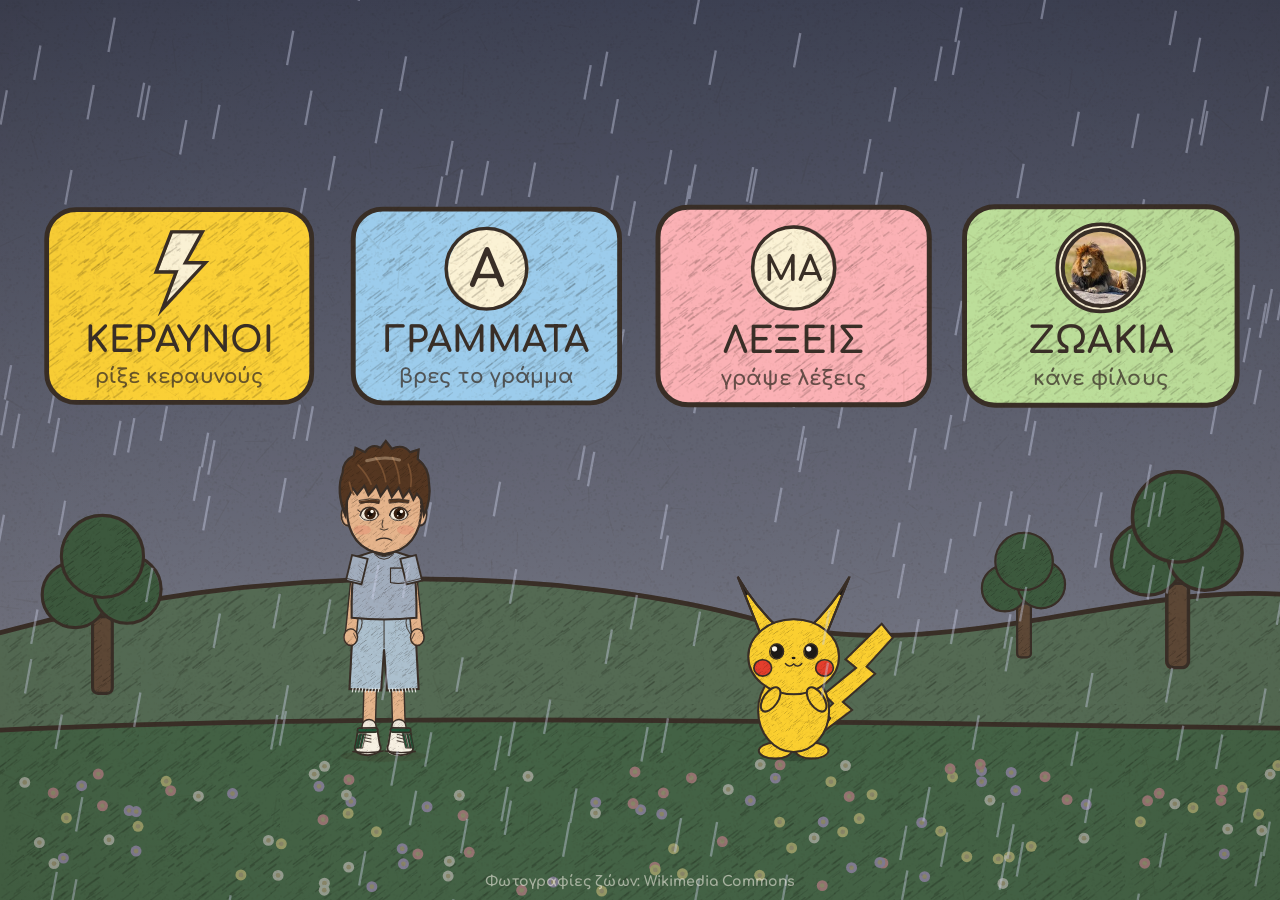
==== commit c26fbeca: "Κεραυνοί: add Animals mode, buzzer on wrong taps New ΖΩΑΚΙΑ mode: animal photos float in the sky wit" ====
--- a/keraunoi/index.html
+++ b/keraunoi/index.html
@@ -13,6 +13,54 @@
 </style>
 </head><body>
 <canvas id="c" aria-label="Παιχνίδι: άγγιξε τα σύννεφα για κεραυνό, κράτα πατημένο για μεγάλο κεραυνό. Επίλεξε Κεραυνοί, Γράμματα ή Λέξεις."></canvas><canvas id="paper"></canvas>
+<!-- Animal photos: Wikimedia Commons (lead images of the matching English Wikipedia articles), see each file page for author and licence:
+  ΑΛΟΓΟ: https://commons.wikimedia.org/wiki/File:Nokota_Horses_cropped.jpg
+  ΑΡΚΟΥΔΑ: https://commons.wikimedia.org/wiki/File:2010-kodiak-bear-1.jpg
+  ΑΕΤΟΣ: https://commons.wikimedia.org/wiki/File:015_Wild_Golden_Eagle_in_flight_at_Pfyn-Finges_(Switzerland)_Photo_by_Giles_Laurent.jpg
+  ΑΓΕΛΑΔΑ: https://commons.wikimedia.org/wiki/File:3840px-Cow_(Fleckvieh_breed)_Oeschinensee_Slaunger_2009-07-07.jpg
+  ΑΛΕΠΟΥ: https://commons.wikimedia.org/wiki/File:Portrait_of_a_red_fox_in_Rautas_fjällurskog_(cropped).jpg
+  ΕΛΕΦΑΝΤΑΣ: https://commons.wikimedia.org/wiki/File:African_Bush_Elephant.jpg
+  ΕΛΑΦΙ: https://commons.wikimedia.org/wiki/File:3840px-Cervus_elaphus_Luc_Viatour_6.jpg
+  ΛΙΟΝΤΑΡΙ: https://commons.wikimedia.org/wiki/File:3840px-020_The_lion_king_Snyggve_in_the_Serengeti_National_Park_Photo_by_Giles_Laurent.jpg
+  ΛΥΚΟΣ: https://commons.wikimedia.org/wiki/File:Eurasian_wolf_2.jpg
+  ΛΑΓΟΣ: https://commons.wikimedia.org/wiki/File:3840px-European_hare_(_Lepus_europaeus).jpg
+  ΠΑΠΙΑ: https://commons.wikimedia.org/wiki/File:Anas_platyrhynchos_male_female_quadrat.jpg
+  ΠΙΓΚΟΥΙΝΟΣ: https://commons.wikimedia.org/wiki/File:Aptenodytes_forsteri_-Snow_Hill_Island,_Antarctica_-adults_and_juvenile-8.jpg
+  ΠΕΤΑΛΟΥΔΑ: https://commons.wikimedia.org/wiki/File:Monarch_Butterfly_Danaus_plexippus_Male_2664px.jpg
+  ΠΑΝΤΑ: https://commons.wikimedia.org/wiki/File:3840px-Grosser_Panda.JPG
+  ΠΑΠΑΓΑΛΟΣ: https://commons.wikimedia.org/wiki/File:3840px-Scarlet_macaw_(Ara_macao_cyanopterus)_Copan.jpg
+  ΠΡΟΒΑΤΟ: https://commons.wikimedia.org/wiki/File:Flock_of_sheep.jpg
+  ΚΟΥΝΕΛΙ: https://commons.wikimedia.org/wiki/File:3840px-Heimtier_004_2023_08_26.jpg
+  ΚΑΜΗΛΑ: https://commons.wikimedia.org/wiki/File:3840px-Camelus_dromedarius_in_Nuweiba.jpg
+  ΚΑΓΚΟΥΡΟ: https://commons.wikimedia.org/wiki/File:Red_kangaroo_-_melbourne_zoo.jpg
+  ΚΟΤΑ: https://commons.wikimedia.org/wiki/File:Male_and_female_chicken_sitting_together.jpg
+  ΚΡΟΚΟΔΕΙΛΟΣ: https://commons.wikimedia.org/wiki/File:NileCrocodile.jpg
+  ΚΥΚΝΟΣ: https://commons.wikimedia.org/wiki/File:3840px-CygneVaires.jpg
+  ΚΑΒΟΥΡΑΣ: https://commons.wikimedia.org/wiki/File:Cancer_pagurus.jpg
+  ΓΑΤΑ: https://commons.wikimedia.org/wiki/File:Siam_lilacpoint.jpg
+  ΓΟΥΡΟΥΝΙ: https://commons.wikimedia.org/wiki/File:3840px-Pig_farm_Vampula_1.jpg
+  ΓΑΛΟΠΟΥΛΑ: https://commons.wikimedia.org/wiki/File:3840px-20260428_tom_wild_turkey_matthaei_botanical_gardens_PD08952.jpg
+  ΓΟΡΙΛΑΣ: https://commons.wikimedia.org/wiki/File:Male_gorilla_in_SF_zoo.jpg
+  ΜΑΪΜΟΥ: https://commons.wikimedia.org/wiki/File:3840px-Rhesus_macaque_(Macaca_mulatta_mulatta),_male,_Gokarna.jpg
+  ΜΕΛΙΣΣΑ: https://commons.wikimedia.org/wiki/File:Apis_mellifera_Western_honey_bee.jpg
+  ΜΥΡΜΗΓΚΙ: https://commons.wikimedia.org/wiki/File:Red_Ant_-_March_2025.jpg
+  ΣΚΥΛΟΣ: https://commons.wikimedia.org/wiki/File:Golden_Retriever_Dukedestiny01_drvd.jpg
+  ΣΑΛΙΓΚΑΡΙ: https://commons.wikimedia.org/wiki/File:Snail1web.jpg
+  ΣΚΙΟΥΡΟΣ: https://commons.wikimedia.org/wiki/File:Squirrel_posing.jpg
+  ΣΑΥΡΑ: https://commons.wikimedia.org/wiki/File:3840px-Hemidactylus_platyurus_(Flat-tailed_House_Gecko)_on_white_background,_focus_stacking.jpg
+  ΧΤΑΠΟΔΙ: https://commons.wikimedia.org/wiki/File:Octopus2.jpg
+  ΧΕΛΩΝΑ: https://commons.wikimedia.org/wiki/File:Testudo_hermanni_hermanni_Mallorca_02.jpg
+  ΦΑΛΑΙΝΑ: https://commons.wikimedia.org/wiki/File:Humpback_whale_breaching_off_Cabo_San_Lucas.jpg
+  ΦΙΔΙ: https://commons.wikimedia.org/wiki/File:3840px-Trimeresurus_sabahi_fucatus,_Banded_pit_viper_-_Takua_Pa_District,_Phang-nga_Province_(46710893582).jpg
+  ΦΩΚΙΑ: https://commons.wikimedia.org/wiki/File:3840px-Common_seal_(Phoca_vitulina)_2.jpg
+  ΦΛΑΜΙΝΓΚΟ: https://commons.wikimedia.org/wiki/File:3840px-American_Flamingo_JG.jpg
+  ΤΙΓΡΗΣ: https://commons.wikimedia.org/wiki/File:3840px-Bengal_tiger_(Panthera_tigris_tigris)_female_3_crop.jpg
+  ΤΑΥΡΟΣ: https://commons.wikimedia.org/wiki/File:A_Friesian_Bull,_Llandeilo_Graban_-_geograph.org.uk_-_579885.jpg
+  ΔΕΛΦΙΝΙ: https://commons.wikimedia.org/wiki/File:Tursiops_truncatus_01-cropped.jpg
+  ΒΑΤΡΑΧΟΣ: https://commons.wikimedia.org/wiki/File:Red-eyed_Tree_Frog_(Agalychnis_callidryas)_1.png
+  ΒΟΥΒΑΛΙ: https://commons.wikimedia.org/wiki/File:Water_buffalo_at_Rinca.jpg
+-->
+<script type="application/json" id="photos">{"\u0391\u039b\u039f\u0393\u039f":"[data-uri]","\u0391\u03a1\u039a\u039f\u03a5\u0394\u0391":"[data-uri]","\u0391\u0395\u03a4\u039f\u03a3":"[data-uri]","\u0391\u0393\u0395\u039b\u0391\u0394\u0391":"[data-uri]","\u0391\u039b\u0395\u03a0\u039f\u03a5":"[data-uri]","\u0395\u039b\u0395\u03a6\u0391\u039d\u03a4\u0391\u03a3":"[data-uri]","\u0395\u039b\u0391\u03a6\u0399":"[data-uri]","\u039b\u0399\u039f\u039d\u03a4\u0391\u03a1\u0399":"[data-uri]","\u039b\u03a5\u039a\u039f\u03a3":"[data-uri]","\u039b\u0391\u0393\u039f\u03a3":"[data-uri]","\u03a0\u0391\u03a0\u0399\u0391":"[data-uri]","\u03a0\u0399\u0393\u039a\u039f\u03a5\u0399\u039d\u039f\u03a3":"[data-uri]","\u03a0\u0395\u03a4\u0391\u039b\u039f\u03a5\u0394\u0391":"[data-uri]","\u03a0\u0391\u039d\u03a4\u0391":"[data-uri]","\u03a0\u0391\u03a0\u0391\u0393\u0391\u039b\u039f\u03a3":"[data-uri]","\u03a0\u03a1\u039f\u0392\u0391\u03a4\u039f":"[data-uri]","\u039a\u039f\u03a5\u039d\u0395\u039b\u0399":"[data-uri]","\u039a\u0391\u039c\u0397\u039b\u0391":"[data-uri]","\u039a\u0391\u0393\u039a\u039f\u03a5\u03a1\u039f":"[data-uri]","\u039a\u039f\u03a4\u0391":"[data-uri]","\u039a\u03a1\u039f\u039a\u039f\u0394\u0395\u0399\u039b\u039f\u03a3":"[data-uri]","\u039a\u03a5\u039a\u039d\u039f\u03a3":"[data-uri]","\u039a\u0391\u0392\u039f\u03a5\u03a1\u0391\u03a3":"[data-uri]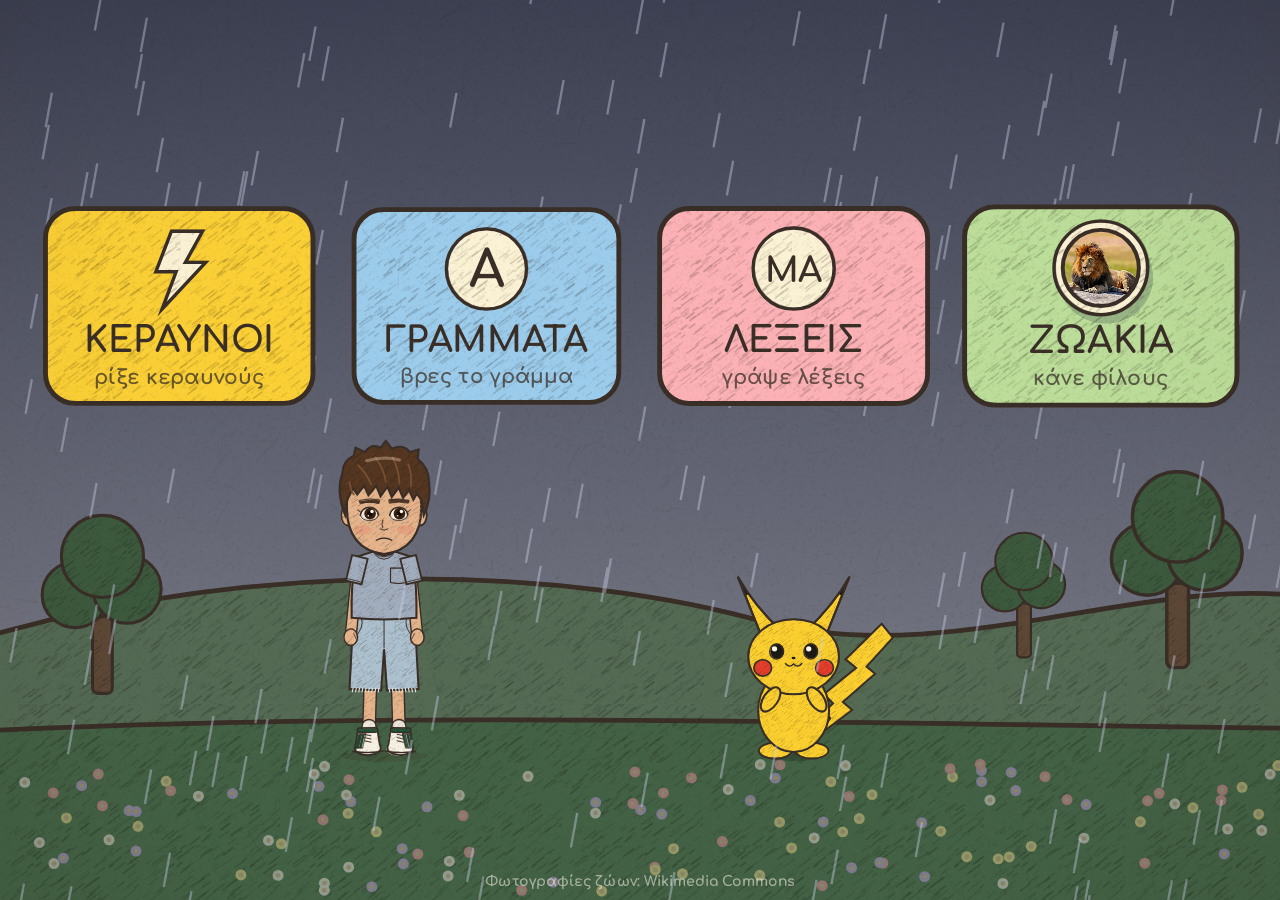
==== commit 5c5f2326: "Κεραυνοί: bigger animal photos without name labels Co-Authored-By: Claude Opus 5.5 <noreply@anthropi" ====
--- a/keraunoi/index.html
+++ b/keraunoi/index.html
@@ -60,7 +60,7 @@
   ΒΑΤΡΑΧΟΣ: https://commons.wikimedia.org/wiki/File:Red-eyed_Tree_Frog_(Agalychnis_callidryas)_1.png
   ΒΟΥΒΑΛΙ: https://commons.wikimedia.org/wiki/File:Water_buffalo_at_Rinca.jpg
 -->
-<script type="application/json" id="photos">{"\u0391\u039b\u039f\u0393\u039f":"[data-uri]","\u0391\u03a1\u039a\u039f\u03a5\u0394\u0391":"[data-uri]","\u0391\u0395\u03a4\u039f\u03a3":"[data-uri]","\u0391\u0393\u0395\u039b\u0391\u0394\u0391":"[data-uri]","\u0391\u039b\u0395\u03a0\u039f\u03a5":"[data-uri]","\u0395\u039b\u0395\u03a6\u0391\u039d\u03a4\u0391\u03a3":"[data-uri]","\u0395\u039b\u0391\u03a6\u0399":"[data-uri]","\u039b\u0399\u039f\u039d\u03a4\u0391\u03a1\u0399":"[data-uri]","\u039b\u03a5\u039a\u039f\u03a3":"[data-uri]","\u039b\u0391\u0393\u039f\u03a3":"[data-uri]","\u03a0\u0391\u03a0\u0399\u0391":"[data-uri]","\u03a0\u0399\u0393\u039a\u039f\u03a5\u0399\u039d\u039f\u03a3":"[data-uri]","\u03a0\u0395\u03a4\u0391\u039b\u039f\u03a5\u0394\u0391":"[data-uri]","\u03a0\u0391\u039d\u03a4\u0391":"[data-uri]","\u03a0\u0391\u03a0\u0391\u0393\u0391\u039b\u039f\u03a3":"[data-uri]","\u03a0\u03a1\u039f\u0392\u0391\u03a4\u039f":"[data-uri]","\u039a\u039f\u03a5\u039d\u0395\u039b\u0399":"[data-uri]","\u039a\u0391\u039c\u0397\u039b\u0391":"[data-uri]","\u039a\u0391\u0393\u039a\u039f\u03a5\u03a1\u039f":"[data-uri]","\u039a\u039f\u03a4\u0391":"[data-uri]","\u039a\u03a1\u039f\u039a\u039f\u0394\u0395\u0399\u039b\u039f\u03a3":"[data-uri]","\u039a\u03a5\u039a\u039d\u039f\u03a3":"[data-uri]","\u039a\u0391\u0392\u039f\u03a5\u03a1\u0391\u03a3":"[data-uri]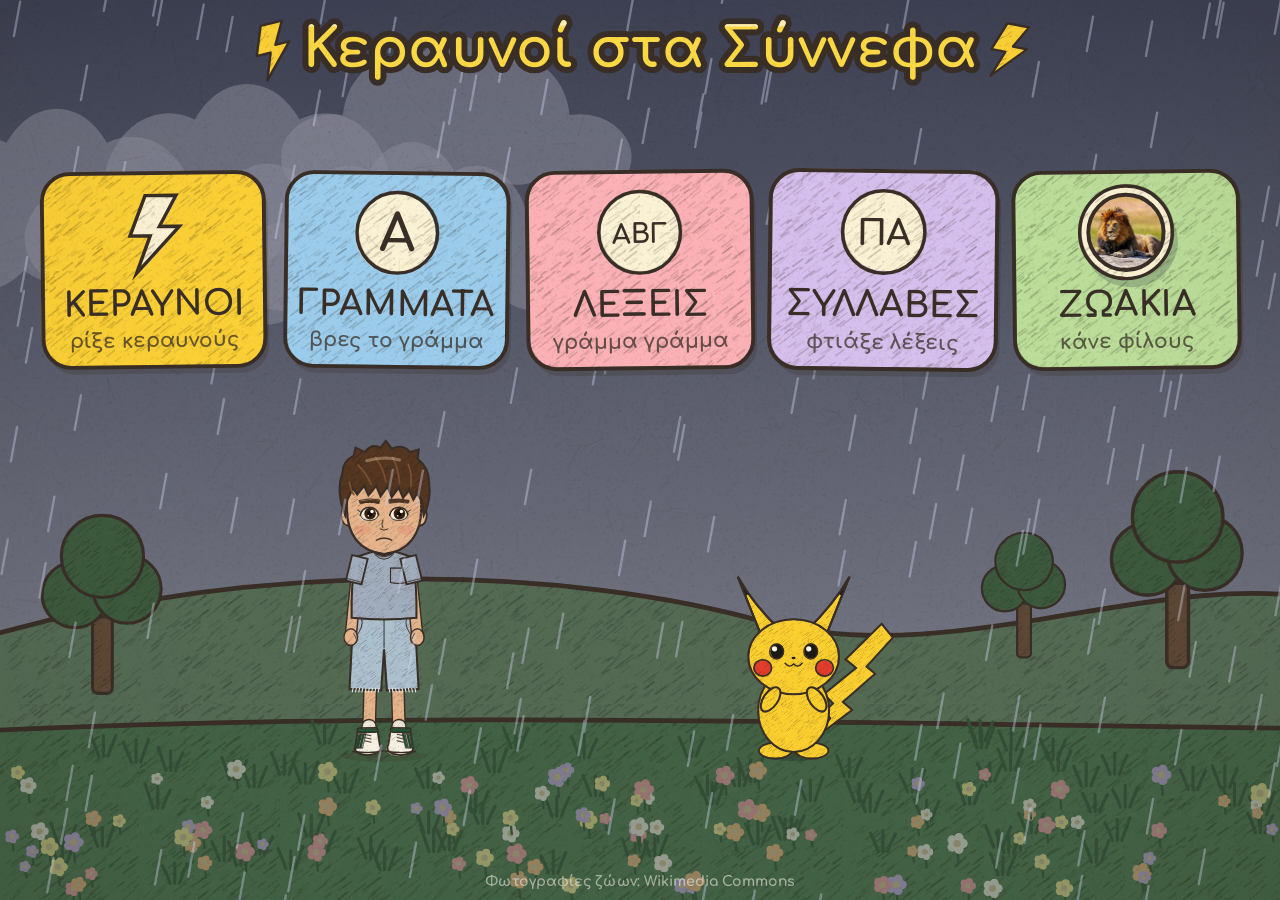
==== commit 97da3d48: "Κεραυνοί: syllables mode, voice-only prompts, fixed letter names, art passes - New ΣΥΛΛΑΒΕΣ mode: bu" ====
--- a/keraunoi/index.html
+++ b/keraunoi/index.html
@@ -61,7 +61,7 @@
   ΒΟΥΒΑΛΙ: https://commons.wikimedia.org/wiki/File:Water_buffalo_at_Rinca.jpg
 -->
 <script type="application/json" id="photos">{"ΑΛΟΓΟ":"[data-uri]","ΑΡΚΟΥΔΑ":"[data-uri]","ΑΕΤΟΣ":"[data-uri]","ΑΓΕΛΑΔΑ":"[data-uri]","ΑΛΕΠΟΥ":"[data-uri]","ΕΛΕΦΑΝΤΑΣ":"[data-uri]","ΕΛΑΦΙ":"[data-uri]","ΛΙΟΝΤΑΡΙ":"[data-uri]","ΛΥΚΟΣ":"[data-uri]","ΛΑΓΟΣ":"[data-uri]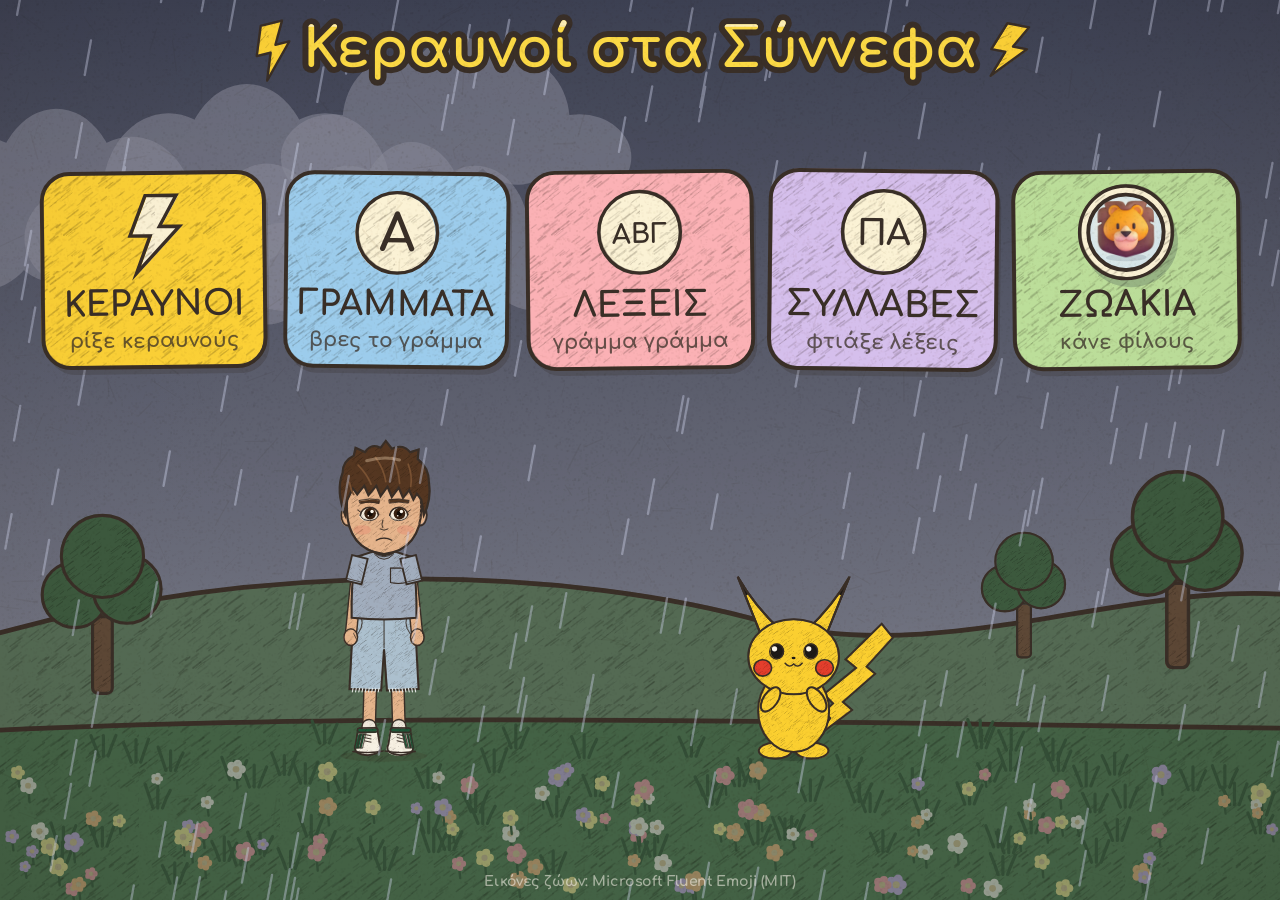
==== commit 17fc9f53: "Κεραυνοί: animal illustrations, syllable-first voice, fixed syllable sounds - Animals mode uses Micr" ====
--- a/keraunoi/index.html
+++ b/keraunoi/index.html
@@ -13,55 +13,9 @@
 </style>
 </head><body>
 <canvas id="c" aria-label="Παιχνίδι: άγγιξε τα σύννεφα για κεραυνό, κράτα πατημένο για μεγάλο κεραυνό. Επίλεξε Κεραυνοί, Γράμματα ή Λέξεις."></canvas><canvas id="paper"></canvas>
-<!-- Animal photos: Wikimedia Commons (lead images of the matching English Wikipedia articles), see each file page for author and licence:
-  ΑΛΟΓΟ: https://commons.wikimedia.org/wiki/File:Nokota_Horses_cropped.jpg
-  ΑΡΚΟΥΔΑ: https://commons.wikimedia.org/wiki/File:2010-kodiak-bear-1.jpg
-  ΑΕΤΟΣ: https://commons.wikimedia.org/wiki/File:015_Wild_Golden_Eagle_in_flight_at_Pfyn-Finges_(Switzerland)_Photo_by_Giles_Laurent.jpg
-  ΑΓΕΛΑΔΑ: https://commons.wikimedia.org/wiki/File:3840px-Cow_(Fleckvieh_breed)_Oeschinensee_Slaunger_2009-07-07.jpg
-  ΑΛΕΠΟΥ: https://commons.wikimedia.org/wiki/File:Portrait_of_a_red_fox_in_Rautas_fjällurskog_(cropped).jpg
-  ΕΛΕΦΑΝΤΑΣ: https://commons.wikimedia.org/wiki/File:African_Bush_Elephant.jpg
-  ΕΛΑΦΙ: https://commons.wikimedia.org/wiki/File:3840px-Cervus_elaphus_Luc_Viatour_6.jpg
-  ΛΙΟΝΤΑΡΙ: https://commons.wikimedia.org/wiki/File:3840px-020_The_lion_king_Snyggve_in_the_Serengeti_National_Park_Photo_by_Giles_Laurent.jpg
-  ΛΥΚΟΣ: https://commons.wikimedia.org/wiki/File:Eurasian_wolf_2.jpg
-  ΛΑΓΟΣ: https://commons.wikimedia.org/wiki/File:3840px-European_hare_(_Lepus_europaeus).jpg
-  ΠΑΠΙΑ: https://commons.wikimedia.org/wiki/File:Anas_platyrhynchos_male_female_quadrat.jpg
-  ΠΙΓΚΟΥΙΝΟΣ: https://commons.wikimedia.org/wiki/File:Aptenodytes_forsteri_-Snow_Hill_Island,_Antarctica_-adults_and_juvenile-8.jpg
-  ΠΕΤΑΛΟΥΔΑ: https://commons.wikimedia.org/wiki/File:Monarch_Butterfly_Danaus_plexippus_Male_2664px.jpg
-  ΠΑΝΤΑ: https://commons.wikimedia.org/wiki/File:3840px-Grosser_Panda.JPG
-  ΠΑΠΑΓΑΛΟΣ: https://commons.wikimedia.org/wiki/File:3840px-Scarlet_macaw_(Ara_macao_cyanopterus)_Copan.jpg
-  ΠΡΟΒΑΤΟ: https://commons.wikimedia.org/wiki/File:Flock_of_sheep.jpg
-  ΚΟΥΝΕΛΙ: https://commons.wikimedia.org/wiki/File:3840px-Heimtier_004_2023_08_26.jpg
-  ΚΑΜΗΛΑ: https://commons.wikimedia.org/wiki/File:3840px-Camelus_dromedarius_in_Nuweiba.jpg
-  ΚΑΓΚΟΥΡΟ: https://commons.wikimedia.org/wiki/File:Red_kangaroo_-_melbourne_zoo.jpg
-  ΚΟΤΑ: https://commons.wikimedia.org/wiki/File:Male_and_female_chicken_sitting_together.jpg
-  ΚΡΟΚΟΔΕΙΛΟΣ: https://commons.wikimedia.org/wiki/File:NileCrocodile.jpg
-  ΚΥΚΝΟΣ: https://commons.wikimedia.org/wiki/File:3840px-CygneVaires.jpg
-  ΚΑΒΟΥΡΑΣ: https://commons.wikimedia.org/wiki/File:Cancer_pagurus.jpg
-  ΓΑΤΑ: https://commons.wikimedia.org/wiki/File:Siam_lilacpoint.jpg
-  ΓΟΥΡΟΥΝΙ: https://commons.wikimedia.org/wiki/File:3840px-Pig_farm_Vampula_1.jpg
-  ΓΑΛΟΠΟΥΛΑ: https://commons.wikimedia.org/wiki/File:3840px-20260428_tom_wild_turkey_matthaei_botanical_gardens_PD08952.jpg
-  ΓΟΡΙΛΑΣ: https://commons.wikimedia.org/wiki/File:Male_gorilla_in_SF_zoo.jpg
-  ΜΑΪΜΟΥ: https://commons.wikimedia.org/wiki/File:3840px-Rhesus_macaque_(Macaca_mulatta_mulatta),_male,_Gokarna.jpg
-  ΜΕΛΙΣΣΑ: https://commons.wikimedia.org/wiki/File:Apis_mellifera_Western_honey_bee.jpg
-  ΜΥΡΜΗΓΚΙ: https://commons.wikimedia.org/wiki/File:Red_Ant_-_March_2025.jpg
-  ΣΚΥΛΟΣ: https://commons.wikimedia.org/wiki/File:Golden_Retriever_Dukedestiny01_drvd.jpg
-  ΣΑΛΙΓΚΑΡΙ: https://commons.wikimedia.org/wiki/File:Snail1web.jpg
-  ΣΚΙΟΥΡΟΣ: https://commons.wikimedia.org/wiki/File:Squirrel_posing.jpg
-  ΣΑΥΡΑ: https://commons.wikimedia.org/wiki/File:3840px-Hemidactylus_platyurus_(Flat-tailed_House_Gecko)_on_white_background,_focus_stacking.jpg
-  ΧΤΑΠΟΔΙ: https://commons.wikimedia.org/wiki/File:Octopus2.jpg
-  ΧΕΛΩΝΑ: https://commons.wikimedia.org/wiki/File:Testudo_hermanni_hermanni_Mallorca_02.jpg
-  ΦΑΛΑΙΝΑ: https://commons.wikimedia.org/wiki/File:Humpback_whale_breaching_off_Cabo_San_Lucas.jpg
-  ΦΙΔΙ: https://commons.wikimedia.org/wiki/File:3840px-Trimeresurus_sabahi_fucatus,_Banded_pit_viper_-_Takua_Pa_District,_Phang-nga_Province_(46710893582).jpg
-  ΦΩΚΙΑ: https://commons.wikimedia.org/wiki/File:3840px-Common_seal_(Phoca_vitulina)_2.jpg
-  ΦΛΑΜΙΝΓΚΟ: https://commons.wikimedia.org/wiki/File:3840px-American_Flamingo_JG.jpg
-  ΤΙΓΡΗΣ: https://commons.wikimedia.org/wiki/File:3840px-Bengal_tiger_(Panthera_tigris_tigris)_female_3_crop.jpg
-  ΤΑΥΡΟΣ: https://commons.wikimedia.org/wiki/File:A_Friesian_Bull,_Llandeilo_Graban_-_geograph.org.uk_-_579885.jpg
-  ΔΕΛΦΙΝΙ: https://commons.wikimedia.org/wiki/File:Tursiops_truncatus_01-cropped.jpg
-  ΒΑΤΡΑΧΟΣ: https://commons.wikimedia.org/wiki/File:Red-eyed_Tree_Frog_(Agalychnis_callidryas)_1.png
-  ΒΟΥΒΑΛΙ: https://commons.wikimedia.org/wiki/File:Water_buffalo_at_Rinca.jpg
--->
-<script type="application/json" id="photos">{"ΑΛΟΓΟ":"[data-uri]","ΑΡΚΟΥΔΑ":"[data-uri]","ΑΕΤΟΣ":"[data-uri]","ΑΓΕΛΑΔΑ":"[data-uri]","ΑΛΕΠΟΥ":"[data-uri]","ΕΛΕΦΑΝΤΑΣ":"[data-uri]","ΕΛΑΦΙ":"[data-uri]","ΛΙΟΝΤΑΡΙ":"[data-uri]